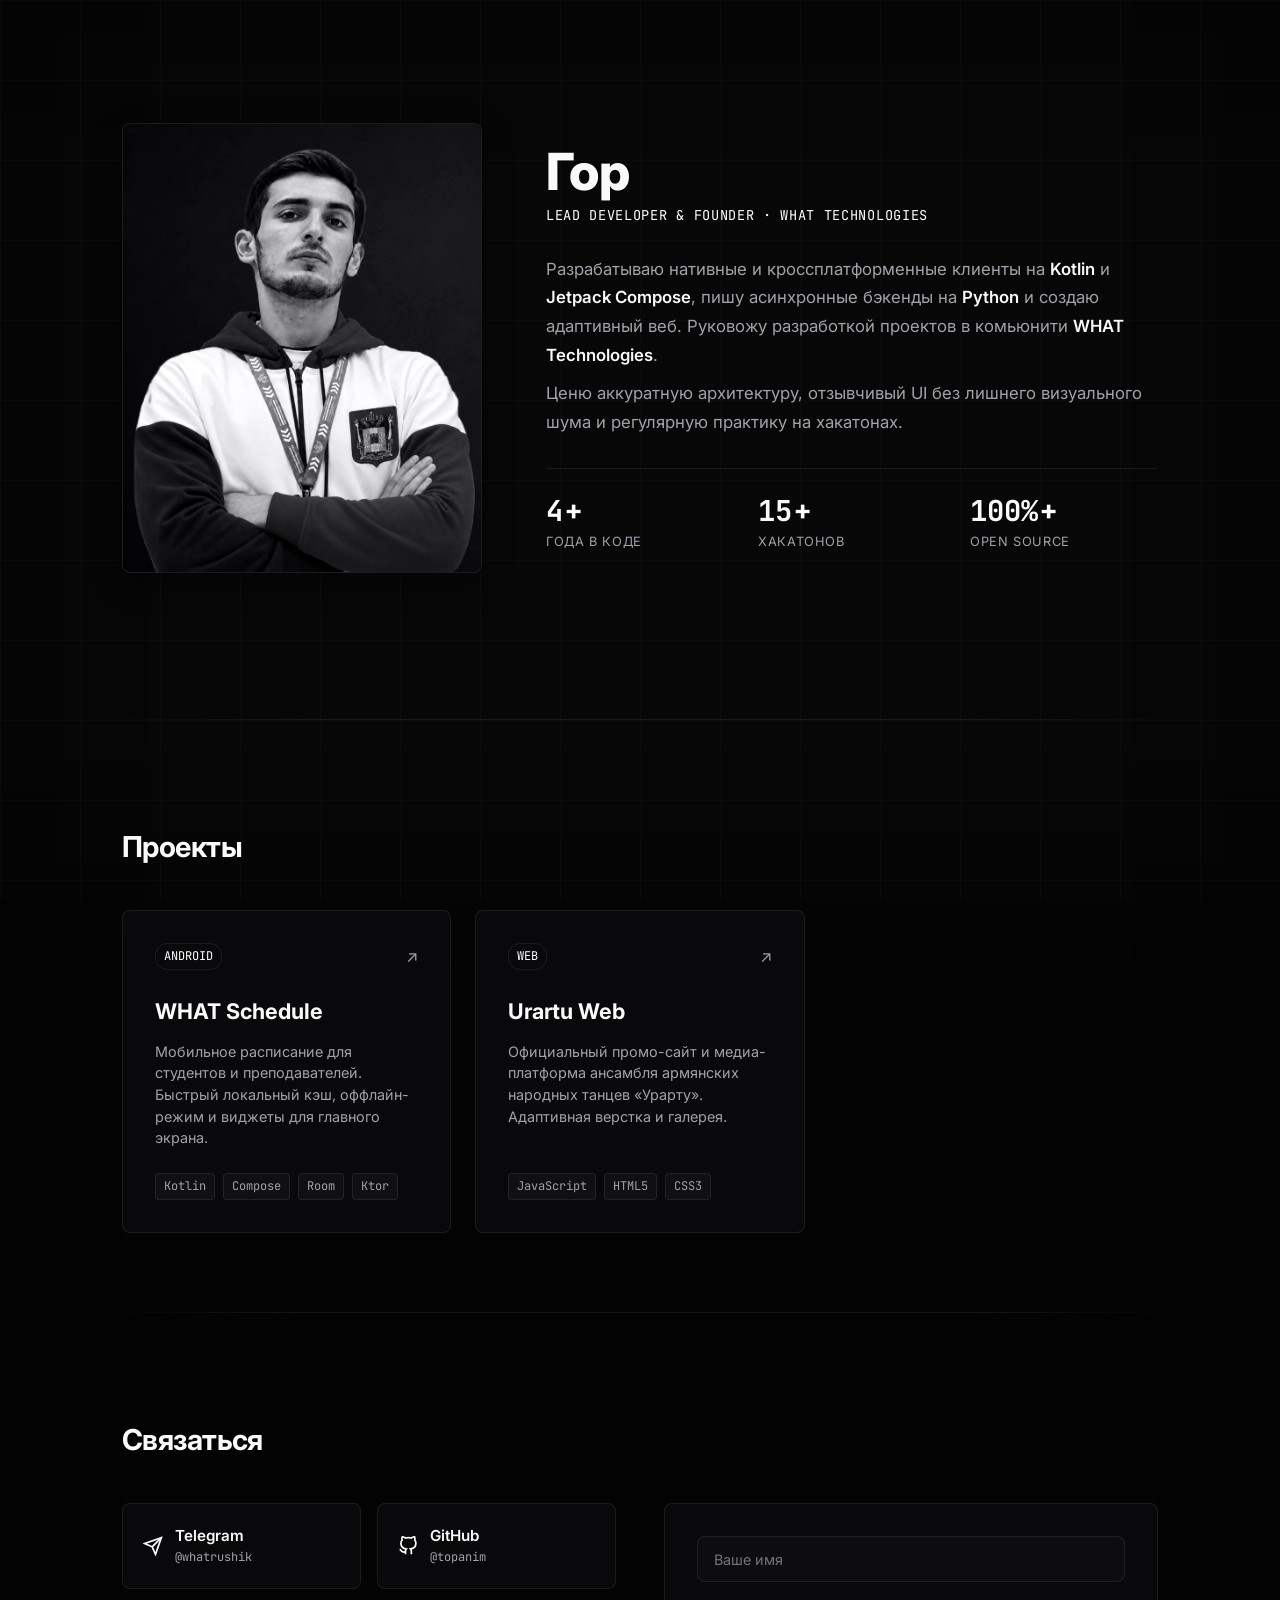
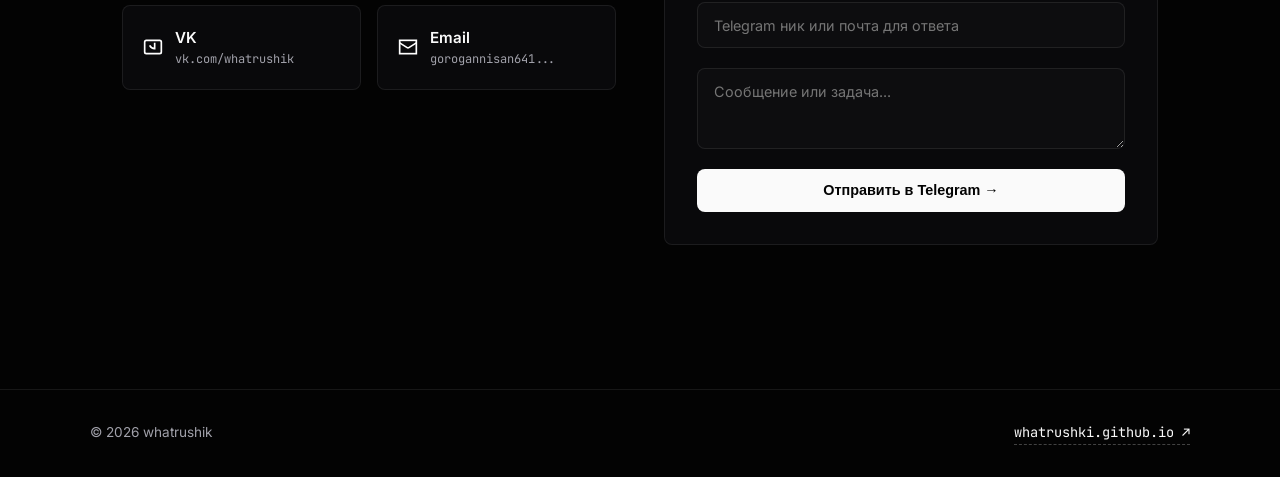
==== index.html @ 6c9a5259 "init" ====
<!DOCTYPE html>
<html lang="ru">

<head>
    <meta charset="UTF-8">
    <meta name="viewport" content="width=device-width, initial-scale=1.0">
    <title>whatrushik — Developer & Founder of WHAT Technologies</title>

    <meta name="description" content="Личный сайт разработчика whatrushik (Гор). Android, Compose, Python, Web. Основатель WHAT Technologies.">
    <meta name="author" content="whatrushik">

    <!-- Fonts -->
    <link rel="preconnect" href="https://fonts.googleapis.com">
    <link rel="preconnect" href="https://fonts.gstatic.com" crossorigin>
    <link href="https://fonts.googleapis.com/css2?family=Inter:wght@300;400;500;600;700;800&family=JetBrains+Mono:wght@400;500;700&display=swap" rel="stylesheet">

    <style>
        :root {
            --font-sans: 'Inter', -apple-system, BlinkMacSystemFont, "Segoe UI", Roboto, sans-serif;
            --font-mono: 'JetBrains Mono', monospace;

            --background: #030303;
            --background-rgb: 3, 3, 3;
            --foreground: #fafafa;
            --muted: #09090b;
            --muted-foreground: #a1a1aa;
            --card: #09090b;
            --card-foreground: #fafafa;
            --border: rgba(255, 255, 255, 0.08);
            --border-hover: rgba(255, 255, 255, 0.25);
            --radius: 8px;

            --accent: #ffffff;
            --accent-rgb: 255, 255, 255;
            --accent-glow: rgba(255, 255, 255, 0.05);
            --theme-bg-glow: rgba(255, 255, 255, 0.02);
            --grid-line: rgba(255, 255, 255, 0.03);
            --grid-highlight: rgba(255, 255, 255, 0.08);

            --transition-fast: 0.2s cubic-bezier(0.16, 1, 0.3, 1);
            --transition-normal: 0.4s cubic-bezier(0.16, 1, 0.3, 1);
            --transition-slow: 0.8s cubic-bezier(0.16, 1, 0.3, 1);
        }

        [data-theme="blue"] {
            --background: #0b0c13;
            --background-rgb: 11, 12, 19;
            --foreground: #f0f2f5;
            --card: #121424;
            --border: rgba(99, 102, 241, 0.15);
            --border-hover: rgba(99, 102, 241, 0.4);
            --accent: #5c6cfa;
            --accent-rgb: 92, 108, 250;
            --accent-glow: rgba(92, 108, 250, 0.18);
            --theme-bg-glow: radial-gradient(circle at 50% 50%, rgba(31, 33, 55, 0.4) 0%, transparent 70%);
            --grid-line: rgba(92, 108, 250, 0.04);
        }

        [data-theme="burgundy"] {
            --background: #0d0606;
            --background-rgb: 13, 6, 6;
            --foreground: #f9f5f5;
            --card: #1a0b0b;
            --border: rgba(239, 68, 68, 0.15);
            --border-hover: rgba(239, 68, 68, 0.4);
            --accent: #ef4444;
            --accent-rgb: 239, 68, 68;
            --accent-glow: rgba(239, 68, 68, 0.18);
            --theme-bg-glow: radial-gradient(circle at 50% 50%, rgba(105, 22, 22, 0.4) 0%, transparent 70%);
            --grid-line: rgba(239, 68, 68, 0.04);
        }

        [data-theme="orange"] {
            --background: #0d0906;
            --background-rgb: 13, 9, 6;
            --foreground: #faf6f0;
            --card: #1a110a;
            --border: rgba(249, 115, 22, 0.15);
            --border-hover: rgba(249, 115, 22, 0.4);
            --accent: #f97316;
            --accent-rgb: 249, 115, 22;
            --accent-glow: rgba(249, 115, 22, 0.18);
            --theme-bg-glow: radial-gradient(circle at 50% 50%, rgba(210, 119, 49, 0.4) 0%, transparent 70%);
            --grid-line: rgba(249, 115, 22, 0.04);
        }

        [data-theme="green"] {
            --background: #060a06;
            --background-rgb: 6, 10, 6;
            --foreground: #f5faf5;
            --card: #0b140b;
            --border: rgba(34, 197, 94, 0.15);
            --border-hover: rgba(34, 197, 94, 0.4);
            --accent: #22c55e;
            --accent-rgb: 34, 197, 94;
            --accent-glow: rgba(34, 197, 94, 0.18);
            --theme-bg-glow: radial-gradient(circle at 50% 50%, rgba(39, 83, 37, 0.4) 0%, transparent 70%);
            --grid-line: rgba(34, 197, 94, 0.04);
        }

        * {
            box-sizing: border-box;
            margin: 0;
            padding: 0;
        }

        html {
            scroll-behavior: smooth;
            overflow-x: hidden;
        }

        body {
            background-color: var(--background);
            color: var(--foreground);
            font-family: var(--font-sans);
            font-size: 16px;
            line-height: 1.6;
            overflow-x: hidden;
            transition: background-color var(--transition-normal), color var(--transition-normal);
        }

        /* Scrollbar */
        ::-webkit-scrollbar {
            width: 6px;
            height: 6px;
        }
        ::-webkit-scrollbar-track {
            background: var(--background);
        }
        ::-webkit-scrollbar-thumb {
            background: var(--border);
            border-radius: var(--radius);
        }
        ::-webkit-scrollbar-thumb:hover {
            background: var(--accent);
        }

        /* Ambient effects */
        .ambient-glow {
            position: fixed;
            top: 0;
            left: 0;
            width: 100vw;
            height: 100vh;
            pointer-events: none;
            z-index: 0;
            background: var(--theme-bg-glow);
            filter: blur(120px);
        }

        .mouse-glow {
            position: fixed;
            width: 600px;
            height: 600px;
            border-radius: 50%;
            background: radial-gradient(circle, rgba(var(--accent-rgb), 0.07) 0%, transparent 70%);
            pointer-events: none;
            z-index: 1;
            transform: translate(-50%, -50%);
            left: -9999px;
            top: -9999px;
            mix-blend-mode: screen;
        }

        .background-grid {
            position: fixed;
            top: 0;
            left: 0;
            width: 100%;
            height: 100%;
            z-index: 0;
            pointer-events: none;
            background-image: 
                linear-gradient(to right, var(--grid-line) 1px, transparent 1px),
                linear-gradient(to bottom, var(--grid-line) 1px, transparent 1px);
            background-size: 80px 80px;
            mask-image: radial-gradient(circle 80% at 50% 50%, black 30%, transparent 100%);
            -webkit-mask-image: radial-gradient(circle 80% at 50% 50%, black 30%, transparent 100%);
            opacity: 0.85;
        }

        /* Cursor */
        .custom-cursor {
            width: 8px;
            height: 8px;
            background-color: var(--accent);
            border-radius: 50%;
            position: fixed;
            transform: translate(-50%, -50%);
            pointer-events: none;
            z-index: 9999;
            mix-blend-mode: difference;
            transition: width 0.2s, height 0.2s;
            display: none;
        }

        .custom-cursor-outline {
            width: 40px;
            height: 40px;
            border: 1px solid var(--accent);
            border-radius: 50%;
            position: fixed;
            transform: translate(-50%, -50%);
            pointer-events: none;
            z-index: 9998;
            opacity: 0.5;
            transition: width 0.2s, height 0.2s, opacity 0.2s;
            display: none;
        }

        body.has-mouse .custom-cursor,
        body.has-mouse .custom-cursor-outline {
            display: block;
        }

        body.cursor-hover .custom-cursor {
            width: 24px;
            height: 24px;
            opacity: 0.15;
            mix-blend-mode: normal;
        }
        body.cursor-hover .custom-cursor-outline {
            width: 55px;
            height: 55px;
            opacity: 1;
        }

        /* Navbar */
        .navbar {
            position: fixed;
            top: 0;
            left: 0;
            width: 100%;
            padding: 1.25rem 2rem;
            display: flex;
            justify-content: space-between;
            align-items: center;
            z-index: 999;
            background: rgba(var(--background-rgb), 0.7);
            backdrop-filter: blur(16px);
            -webkit-backdrop-filter: blur(16px);
            border-bottom: 1px solid var(--border);
            transition: background var(--transition-normal), padding var(--transition-normal);
        }

        .navbar.scrolled {
            padding: 0.85rem 2rem;
            background: rgba(var(--background-rgb), 0.9);
        }

        .nav-brand {
            display: flex;
            align-items: center;
            gap: 10px;
            text-decoration: none;
            color: var(--foreground);
            font-family: var(--font-mono);
            font-size: 0.95rem;
            font-weight: 700;
        }

        .nav-brand-badge {
            font-size: 0.65rem;
            padding: 2px 6px;
            border-radius: 4px;
            background: rgba(255, 255, 255, 0.05);
            border: 1px solid var(--border);
            color: var(--accent);
        }

        .nav-menu {
            display: flex;
            gap: 2rem;
            align-items: center;
        }

        .nav-link {
            font-size: 0.875rem;
            font-weight: 500;
            color: var(--muted-foreground);
            text-decoration: none;
            transition: color var(--transition-fast);
        }

        .nav-link:hover {
            color: var(--foreground);
        }

        .nav-actions {
            display: flex;
            align-items: center;
            gap: 1.5rem;
        }

        .theme-switcher {
            display: flex;
            align-items: center;
            background: rgba(255, 255, 255, 0.03);
            border: 1px solid var(--border);
            padding: 4px;
            border-radius: 30px;
            gap: 4px;
        }

        .theme-btn {
            width: 18px;
            height: 18px;
            border-radius: 50%;
            border: 2px solid transparent;
            cursor: pointer;
            transition: transform var(--transition-fast);
            padding: 0;
        }

        .theme-btn:hover {
            transform: scale(1.2);
        }

        .theme-btn.active {
            border-color: var(--foreground);
        }

        .theme-btn-black { background: #fafafa; }
        .theme-btn-blue { background: #1F2137; }
        .theme-btn-burgundy { background: #691616; }
        .theme-btn-orange { background: #D27731; }
        .theme-btn-green { background: #275325; }

        /* Typography & Layout */
        .section {
            padding: 6.5rem 2rem 5rem;
            position: relative;
            z-index: 2;
            max-width: 1100px;
            margin: 0 auto;
        }

        .first-section {
            padding-top: 3.5rem;
            min-height: 80vh;
            display: flex;
            align-items: center;
        }

        .section-divider {
            position: absolute;
            bottom: 0;
            left: 0;
            width: 100%;
            height: 1px;
            background: linear-gradient(90deg, transparent, var(--border) 20%, var(--border) 80%, transparent);
        }

        /* --- 3D INTERACTIVE AVATAR CARD --- */
        .profile-grid {
            display: grid;
            grid-template-columns: 360px 1fr;
            gap: 4rem;
            align-items: center;
            width: 100%;
        }

        .founder-visual {
            position: relative;
            border-radius: var(--radius);
            aspect-ratio: 4/5;
            background: var(--card);
            border: 1px solid var(--border);
            overflow: hidden;
            display: flex;
            justify-content: center;
            align-items: center;
            transform-style: preserve-3d;
            transition: border-color var(--transition-normal), box-shadow var(--transition-normal);
            box-shadow: 0 10px 30px rgba(0, 0, 0, 0.4);
        }

        .founder-visual:hover {
            border-color: var(--border-hover);
            box-shadow: 0 20px 40px rgba(0, 0, 0, 0.6), 0 0 30px var(--accent-glow);
        }

        .founder-scan-line {
            position: absolute;
            top: 0;
            left: 0;
            width: 100%;
            height: 3px;
            background: linear-gradient(90deg, transparent, var(--accent), transparent);
            box-shadow: 0 0 12px var(--accent);
            pointer-events: none;
            z-index: 4;
            opacity: 0;
            transition: opacity var(--transition-normal);
        }

        .founder-visual:hover .founder-scan-line {
            opacity: 0.85;
            animation: scanVertical 2.2s linear infinite;
        }

        @keyframes scanVertical {
            0% { top: 0%; }
            100% { top: 100%; }
        }

        .founder-image-img {
            width: 100%;
            height: 100%;
            object-fit: cover;
            border-radius: var(--radius);
            filter: grayscale(100%) contrast(110%);
            mix-blend-mode: luminosity;
            transition: filter var(--transition-normal), transform var(--transition-normal);
            z-index: 2;
        }

        .founder-visual:hover .founder-image-img {
            filter: grayscale(0%) contrast(100%);
            mix-blend-mode: normal;
        }

        /* Fallback if photo not found */
        .founder-fallback {
            display: none;
            position: absolute;
            font-family: var(--font-mono);
            font-size: 2rem;
            font-weight: 800;
            color: var(--accent);
            z-index: 1;
        }

        .founder-content {
            display: flex;
            flex-direction: column;
        }

        .founder-name {
            font-size: clamp(2.4rem, 4vw, 3.2rem);
            font-weight: 800;
            line-height: 1.1;
            margin-bottom: 0.35rem;
        }

        .founder-role {
            font-family: var(--font-mono);
            color: var(--accent);
            font-size: 0.85rem;
            letter-spacing: 0.05em;
            margin-bottom: 1.75rem;
            text-transform: uppercase;
        }

        .founder-bio {
            font-size: 1.05rem;
            color: var(--muted-foreground);
            line-height: 1.7;
            margin-bottom: 2rem;
        }

        .founder-bio strong {
            color: var(--foreground);
            font-weight: 600;
        }

        .founder-stats {
            display: grid;
            grid-template-columns: repeat(3, 1fr);
            gap: 1.5rem;
            border-top: 1px solid var(--border);
            padding-top: 1.75rem;
        }

        .stat-item {
            display: flex;
            flex-direction: column;
        }

        .stat-val {
            font-family: var(--font-mono);
            font-size: 1.8rem;
            font-weight: 700;
            color: var(--foreground);
            line-height: 1;
            margin-bottom: 0.4rem;
        }

        .stat-val::after {
            content: '+';
            color: var(--accent);
            margin-left: 2px;
        }

        .stat-lbl {
            font-size: 0.8rem;
            color: var(--muted-foreground);
            text-transform: uppercase;
            letter-spacing: 0.05em;
        }

        /* --- PROJECTS SECTION --- */
        .section-title-simple {
            font-size: 1.8rem;
            font-weight: 700;
            margin-bottom: 2.5rem;
            letter-spacing: -0.02em;
        }

        .projects-grid {
            display: grid;
            grid-template-columns: repeat(3, 1fr);
            gap: 1.5rem;
        }

        .project-card {
            background: var(--card);
            border: 1px solid var(--border);
            border-radius: var(--radius);
            padding: 2rem;
            display: flex;
            flex-direction: column;
            justify-content: space-between;
            min-height: 320px;
            text-decoration: none;
            transition: border-color var(--transition-normal), transform var(--transition-normal), box-shadow var(--transition-normal);
        }

        .project-card:hover {
            border-color: var(--border-hover);
            transform: translateY(-4px);
            box-shadow: 0 10px 30px rgba(0, 0, 0, 0.5), 0 0 20px var(--accent-glow);
        }

        .project-top {
            display: flex;
            justify-content: space-between;
            align-items: center;
            margin-bottom: 1.5rem;
        }

        .project-cat {
            font-family: var(--font-mono);
            font-size: 0.75rem;
            color: var(--accent);
            border: 1px solid var(--border);
            padding: 3px 8px;
            border-radius: 12px;
            text-transform: uppercase;
        }

        .project-arrow {
            color: var(--muted-foreground);
            transition: transform var(--transition-fast), color var(--transition-fast);
        }

        .project-card:hover .project-arrow {
            transform: translate(2px, -2px);
            color: var(--foreground);
        }

        .project-title {
            font-size: 1.35rem;
            font-weight: 700;
            margin-bottom: 0.75rem;
            color: var(--foreground);
        }

        .project-desc {
            color: var(--muted-foreground);
            font-size: 0.9rem;
            line-height: 1.5;
            margin-bottom: 1.5rem;
        }

        .project-tech {
            display: flex;
            flex-wrap: wrap;
            gap: 0.5rem;
            font-family: var(--font-mono);
            font-size: 0.75rem;
        }

        .project-tech-item {
            color: var(--muted-foreground);
            background: rgba(255, 255, 255, 0.03);
            border: 1px solid var(--border);
            padding: 3px 8px;
            border-radius: 4px;
        }

        /* --- CONTACT & SOCIALS --- */
        .contact-grid {
            display: grid;
            grid-template-columns: 1fr 1fr;
            gap: 3rem;
            align-items: start;
        }

        .socials-list {
            display: grid;
            grid-template-columns: 1fr 1fr;
            gap: 1rem;
        }

        .social-card {
            display: flex;
            align-items: center;
            gap: 12px;
            padding: 1.25rem;
            background: var(--card);
            border: 1px solid var(--border);
            border-radius: var(--radius);
            text-decoration: none;
            color: var(--foreground);
            transition: border-color var(--transition-fast), transform var(--transition-fast);
        }

        .social-card:hover {
            border-color: var(--border-hover);
            transform: translateY(-2px);
        }

        .social-card-info {
            display: flex;
            flex-direction: column;
        }

        .social-card-name {
            font-weight: 600;
            font-size: 0.95rem;
        }

        .social-card-handle {
            font-family: var(--font-mono);
            font-size: 0.75rem;
            color: var(--muted-foreground);
        }

        .social-icon {
            width: 20px;
            height: 20px;
            color: var(--accent);
        }

        /* Form */
        .contact-form {
            display: flex;
            flex-direction: column;
            gap: 1.25rem;
            background: var(--card);
            border: 1px solid var(--border);
            padding: 2rem;
            border-radius: var(--radius);
        }

        .form-input {
            width: 100%;
            background: rgba(255, 255, 255, 0.02);
            border: 1px solid var(--border);
            padding: 0.85rem 1rem;
            color: var(--foreground);
            border-radius: var(--radius);
            font-family: var(--font-sans);
            font-size: 0.9rem;
            transition: border-color var(--transition-fast);
        }

        .form-input:focus {
            outline: none;
            border-color: var(--accent);
        }

        .btn-submit {
            background: var(--foreground);
            color: var(--background);
            border: none;
            padding: 0.85rem;
            border-radius: var(--radius);
            font-weight: 600;
            font-size: 0.9rem;
            cursor: pointer;
            transition: opacity var(--transition-fast);
        }

        .btn-submit:hover {
            opacity: 0.9;
        }

        /* Footer */
        .footer {
            border-top: 1px solid var(--border);
            padding: 2rem;
            margin-top: 4rem;
        }

        .footer-inner {
            max-width: 1100px;
            margin: 0 auto;
            display: flex;
            justify-content: space-between;
            align-items: center;
            font-size: 0.85rem;
            color: var(--muted-foreground);
        }

        .footer-org-link {
            font-family: var(--font-mono);
            color: var(--foreground);
            text-decoration: none;
            border-bottom: 1px dashed var(--border-hover);
            transition: color var(--transition-fast), border-color var(--transition-fast);
        }

        .footer-org-link:hover {
            color: var(--accent);
            border-bottom-color: var(--accent);
        }

        /* Mobile */
        .mobile-toggle {
            display: none;
            background: none;
            border: none;
            cursor: pointer;
            flex-direction: column;
            gap: 5px;
        }

        .mobile-toggle span {
            width: 22px;
            height: 2px;
            background: var(--foreground);
        }

        @media (max-width: 900px) {
            .profile-grid {
                grid-template-columns: 1fr;
                gap: 2.5rem;
            }
            .founder-visual {
                max-width: 320px;
                margin: 0 auto;
            }
            .projects-grid {
                grid-template-columns: 1fr;
            }
            .contact-grid {
                grid-template-columns: 1fr;
            }
        }

        @media (max-width: 600px) {
            .navbar {
                padding: 1rem;
            }
            .socials-list {
                grid-template-columns: 1fr;
            }
            .nav-menu {
                display: none;
            }
            .footer-inner {
                flex-direction: column;
                gap: 1rem;
                text-align: center;
            }
        }
    </style>
</head>

<body>

    <div class="custom-cursor"></div>
    <div class="custom-cursor-outline"></div>

    <div class="ambient-glow"></div>
    <div class="mouse-glow"></div>
    <div class="background-grid"></div>

    <!-- 1. ABOUT & 3D PHOTO -->
    <section class="section first-section" id="about">
        <div class="profile-grid">
            
            <!-- 3D INTERACTIVE TILT CARD -->
            <div class="founder-visual" id="avatar-card">
                <div class="founder-scan-line"></div>
                <!-- Фотография: укажи путь к своему файлу (например: avatar.jpg или assets/avatar.jpg) -->
                <img src="assets/me.webp" class="founder-image-img" alt="Гор (whatrushik)" onerror="this.style.display='none'; document.querySelector('.founder-fallback').style.display='block';">
                <div class="founder-fallback">WHAT</div>
            </div>

            <!-- BIO CONTENT -->
            <div class="founder-content">
                <h1 class="founder-name">Гор</h1>
                <div class="founder-role">Lead Developer & Founder · WHAT Technologies</div>

                <div class="founder-bio">
                    <p>
                        Разрабатываю нативные и кроссплатформенные клиенты на <strong>Kotlin</strong> и <strong>Jetpack Compose</strong>, пишу асинхронные бэкенды на <strong>Python</strong> и создаю адаптивный веб. Руковожу разработкой проектов в комьюнити <strong>WHAT Technologies</strong>.
                    </p>
                    <p style="margin-top: 10px;">
                        Ценю аккуратную архитектуру, отзывчивый UI без лишнего визуального шума и регулярную практику на хакатонах.
                    </p>
                </div>

                <div class="founder-stats">
                    <div class="stat-item">
                        <span class="stat-val">4</span>
                        <span class="stat-lbl">Года в коде</span>
                    </div>
                    <div class="stat-item">
                        <span class="stat-val">15</span>
                        <span class="stat-lbl">Хакатонов</span>
                    </div>
                    <div class="stat-item">
                        <span class="stat-val">100%</span>
                        <span class="stat-lbl">Open Source</span>
                    </div>
                </div>
            </div>

        </div>
        <div class="section-divider"></div>
    </section>

    <!-- 2. PROJECTS -->
    <section class="section" id="projects">
        <h2 class="section-title-simple">Проекты</h2>

        <div class="projects-grid">
            <!-- WHAT Schedule -->
            <a href="https://github.com/whatrushki/WHAT-Schedule-android" target="_blank" rel="noopener" class="project-card">
                <div>
                    <div class="project-top">
                        <span class="project-cat">Android</span>
                        <span class="project-arrow">↗</span>
                    </div>
                    <h3 class="project-title">WHAT Schedule</h3>
                    <p class="project-desc">
                        Мобильное расписание для студентов и преподавателей. Быстрый локальный кэш, оффлайн-режим и виджеты для главного экрана.
                    </p>
                </div>
                <div class="project-tech">
                    <span class="project-tech-item">Kotlin</span>
                    <span class="project-tech-item">Compose</span>
                    <span class="project-tech-item">Room</span>
                    <span class="project-tech-item">Ktor</span>
                </div>
            </a>

            <!-- Urartu Web -->
            <a href="https://whatrushki.github.io/urartu/" target="_blank" rel="noopener" class="project-card">
                <div>
                    <div class="project-top">
                        <span class="project-cat">Web</span>
                        <span class="project-arrow">↗</span>
                    </div>
                    <h3 class="project-title">Urartu Web</h3>
                    <p class="project-desc">
                        Официальный промо-сайт и медиа-платформа ансамбля армянских народных танцев «Урарту». Адаптивная верстка и галерея.
                    </p>
                </div>
                <div class="project-tech">
                    <span class="project-tech-item">JavaScript</span>
                    <span class="project-tech-item">HTML5</span>
                    <span class="project-tech-item">CSS3</span>
                </div>
            </a>
        </div>
        <div class="section-divider"></div>
    </section>

    <!-- 3. CONTACT & SOCIALS -->
    <section class="section" id="contact">
        <h2 class="section-title-simple">Связаться</h2>

        <div class="contact-grid">
            <!-- Social Cards -->
            <div class="socials-list">
                <a href="https://t.me/whatrushik" target="_blank" rel="noopener" class="social-card">
                    <svg class="social-icon" viewBox="0 0 24 24" fill="none" stroke="currentColor" stroke-width="2"><path d="m22 2-7 20-4-9-9-4Z"/><path d="M22 2 11 13"/></svg>
                    <div class="social-card-info">
                        <span class="social-card-name">Telegram</span>
                        <span class="social-card-handle">@whatrushik</span>
                    </div>
                </a>

                <a href="https://github.com/topanim" target="_blank" rel="noopener" class="social-card">
                    <svg class="social-icon" viewBox="0 0 24 24" fill="none" stroke="currentColor" stroke-width="2"><path d="M9 19c-5 1.5-5-2.5-7-3m14 6v-3.87a3.37 3.37 0 0 0-.94-2.61c3.14-.35 6.44-1.54 6.44-7A5.44 5.44 0 0 0 20 4.77 5.07 5.07 0 0 0 19.91 1S18.73.65 16 2.48a13.38 13.38 0 0 0-7 0C6.27.65 5.09 1 5.09 1A5.07 5.07 0 0 0 5 4.77a5.44 5.44 0 0 0-1.5 3.78c0 5.42 3.3 6.61 6.44 7A3.37 3.37 0 0 0 9 18.13V22"/></svg>
                    <div class="social-card-info">
                        <span class="social-card-name">GitHub</span>
                        <span class="social-card-handle">@topanim</span>
                    </div>
                </a>

                <a href="https://vk.com/whatrushik" target="_blank" rel="noopener" class="social-card">
                    <svg class="social-icon" viewBox="0 0 24 24" fill="none" stroke="currentColor" stroke-width="2"><path d="M4 4h16c1.1 0 2 .9 2 2v12c0 1.1-.9 2-2 2H4c-1.1 0-2-.9-2-2V6c0-1.1.9-2 2-2z"/><path d="M8 10c1.5 3 3.5 4 6 4V7"/></svg>
                    <div class="social-card-info">
                        <span class="social-card-name">VK</span>
                        <span class="social-card-handle">vk.com/whatrushik</span>
                    </div>
                </a>

                <a href="mailto:gorogannisan641@gmail.com" class="social-card">
                    <svg class="social-icon" viewBox="0 0 24 24" fill="none" stroke="currentColor" stroke-width="2"><rect width="20" height="16" x="2" y="4" radius="2"/><path d="m22 7-8.97 5.7a1.94 1.94 0 0 1-2.06 0L2 7"/></svg>
                    <div class="social-card-info">
                        <span class="social-card-name">Email</span>
                        <span class="social-card-handle">gorogannisan641...</span>
                    </div>
                </a>
            </div>

            <!-- Direct Message Form -->
            <form class="contact-form" id="tg-form">
                <input type="text" id="tg-name" class="form-input" placeholder="Ваше имя" required>
                <input type="text" id="tg-contact" class="form-input" placeholder="Telegram ник или почта для ответа">
                <textarea id="tg-message" class="form-input" rows="3" placeholder="Сообщение или задача..." required></textarea>
                <button type="submit" class="btn-submit">Отправить в Telegram →</button>
            </form>
        </div>
    </section>

    <!-- FOOTER -->
    <footer class="footer">
        <div class="footer-inner">
            <span>© 2026 whatrushik</span>
            <a href="https://whatrushki.github.io" target="_blank" rel="noopener" class="footer-org-link">whatrushki.github.io ↗</a>
        </div>
    </footer>

    <!-- JAVASCRIPT -->
    <script>
        document.addEventListener('DOMContentLoaded', () => {
            initTilt();
            initThemes();
            initCursor();
            initNavbar();
            initContactForm();
        });

        // 3D Card Tilt Functionality
        function initTilt() {
            const card = document.getElementById('avatar-card');
            if (!card || !window.matchMedia('(pointer: fine)').matches) return;

            card.addEventListener('mousemove', (e) => {
                const rect = card.getBoundingClientRect();
                const x = (e.clientX - rect.left - rect.width / 2) / (rect.width / 2);
                const y = (e.clientY - rect.top - rect.height / 2) / (rect.height / 2);
                card.style.transform = `perspective(1000px) rotateX(${-y * 10}deg) rotateY(${x * 10}deg) scale3d(1.02, 1.02, 1.02)`;
            });

            card.addEventListener('mouseleave', () => {
                card.style.transform = 'perspective(1000px) rotateX(0deg) rotateY(0deg) scale3d(1, 1, 1)';
            });
        }

        // Theme Switcher
        function initThemes() {
            const themeBtns = document.querySelectorAll('.theme-btn');
            const root = document.documentElement;
            const savedTheme = localStorage.getItem('what-theme') || 'black';
            setTheme(savedTheme);

            themeBtns.forEach(btn => {
                const theme = btn.getAttribute('data-theme-name');
                if (theme === savedTheme) btn.classList.add('active');
                else btn.classList.remove('active');

                btn.addEventListener('click', () => {
                    themeBtns.forEach(b => b.classList.remove('active'));
                    btn.classList.add('active');
                    setTheme(theme);
                });
            });

            function setTheme(themeName) {
                if (themeName === 'black') root.removeAttribute('data-theme');
                else root.setAttribute('data-theme', themeName);
                localStorage.setItem('what-theme', themeName);
            }
        }

        // Custom Cursor
        function initCursor() {
            const cursor = document.querySelector('.custom-cursor');
            const outline = document.querySelector('.custom-cursor-outline');
            const glow = document.querySelector('.mouse-glow');
            const root = document.documentElement;

            if (!window.matchMedia('(pointer: fine)').matches) return;
            document.body.classList.add('has-mouse');

            let mouseX = -100, mouseY = -100, curX = -100, curY = -100, outX = -100, outY = -100;

            window.addEventListener('mousemove', (e) => {
                mouseX = e.clientX;
                mouseY = e.clientY;
                root.style.setProperty('--mouse-x', `${e.clientX}px`);
                root.style.setProperty('--mouse-y', `${e.clientY}px`);
                if (glow) {
                    glow.style.left = `${e.clientX}px`;
                    glow.style.top = `${e.clientY}px`;
                }
            });

            function render() {
                curX += (mouseX - curX) * 0.35;
                curY += (mouseY - curY) * 0.35;
                if (cursor) {
                    cursor.style.left = `${curX}px`;
                    cursor.style.top = `${curY}px`;
                }

                outX += (mouseX - outX) * 0.15;
                outY += (mouseY - outY) * 0.15;
                if (outline) {
                    outline.style.left = `${outX}px`;
                    outline.style.top = `${outY}px`;
                }
                requestAnimationFrame(render);
            }
            render();

            document.addEventListener('mouseover', (e) => {
                if (e.target.closest('a, button, .project-card, .founder-visual, input, textarea')) {
                    document.body.classList.add('cursor-hover');
                } else {
                    document.body.classList.remove('cursor-hover');
                }
            });
        }

        function initNavbar() {
            const navbar = document.querySelector('.navbar');
            window.addEventListener('scroll', () => {
                if (window.scrollY > 30) navbar.classList.add('scrolled');
                else navbar.classList.remove('scrolled');
            });
        }

        function initContactForm() {
            const form = document.getElementById('tg-form');
            if (!form) return;

            form.addEventListener('submit', (e) => {
                e.preventDefault();
                const name = document.getElementById('tg-name').value.trim();
                const contact = document.getElementById('tg-contact').value.trim();
                const msg = document.getElementById('tg-message').value.trim();

                let text = `Привет, Гор! Меня зовут ${name}.\n\n${msg}`;
                if (contact) text += `\n\nМой контакт: ${contact}`;

                window.open(`https://t.me/whatrushik?text=${encodeURIComponent(text)}`, '_blank');
            });
        }
    </script>
</body>
</html>
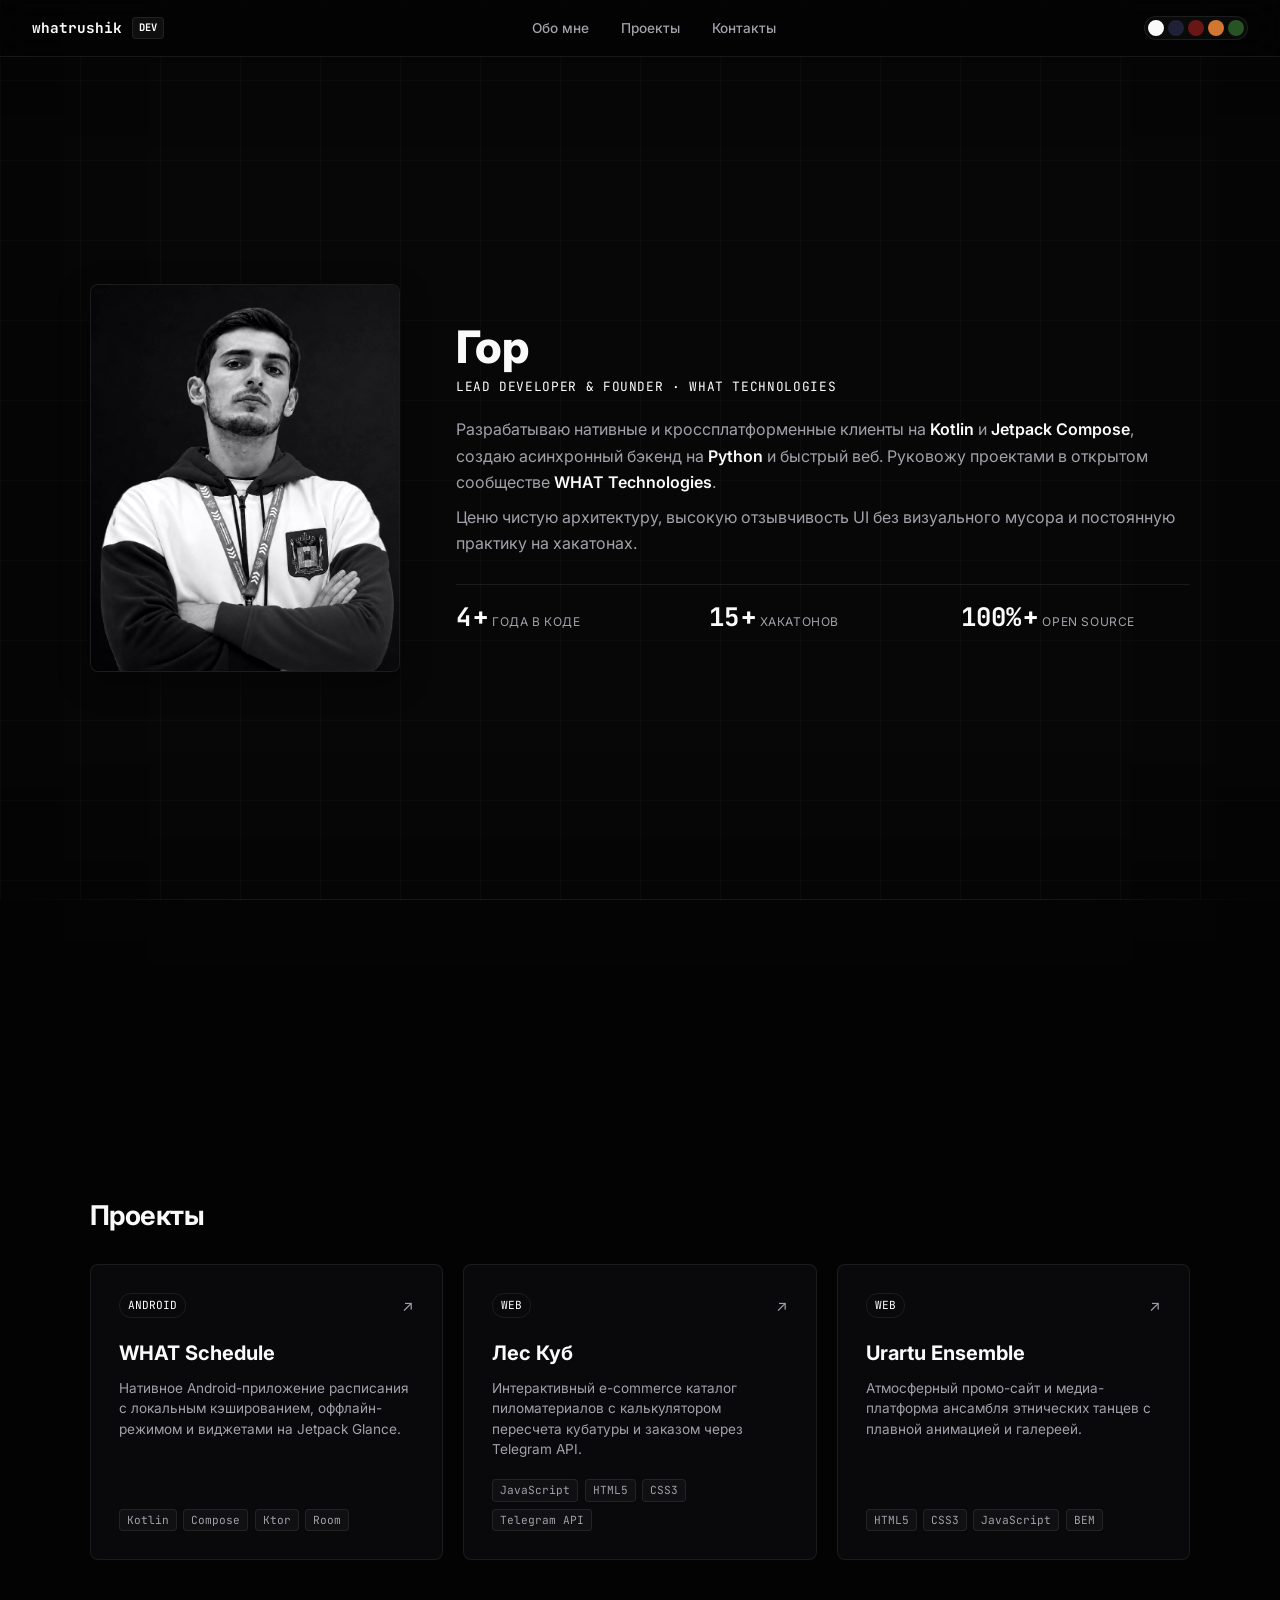
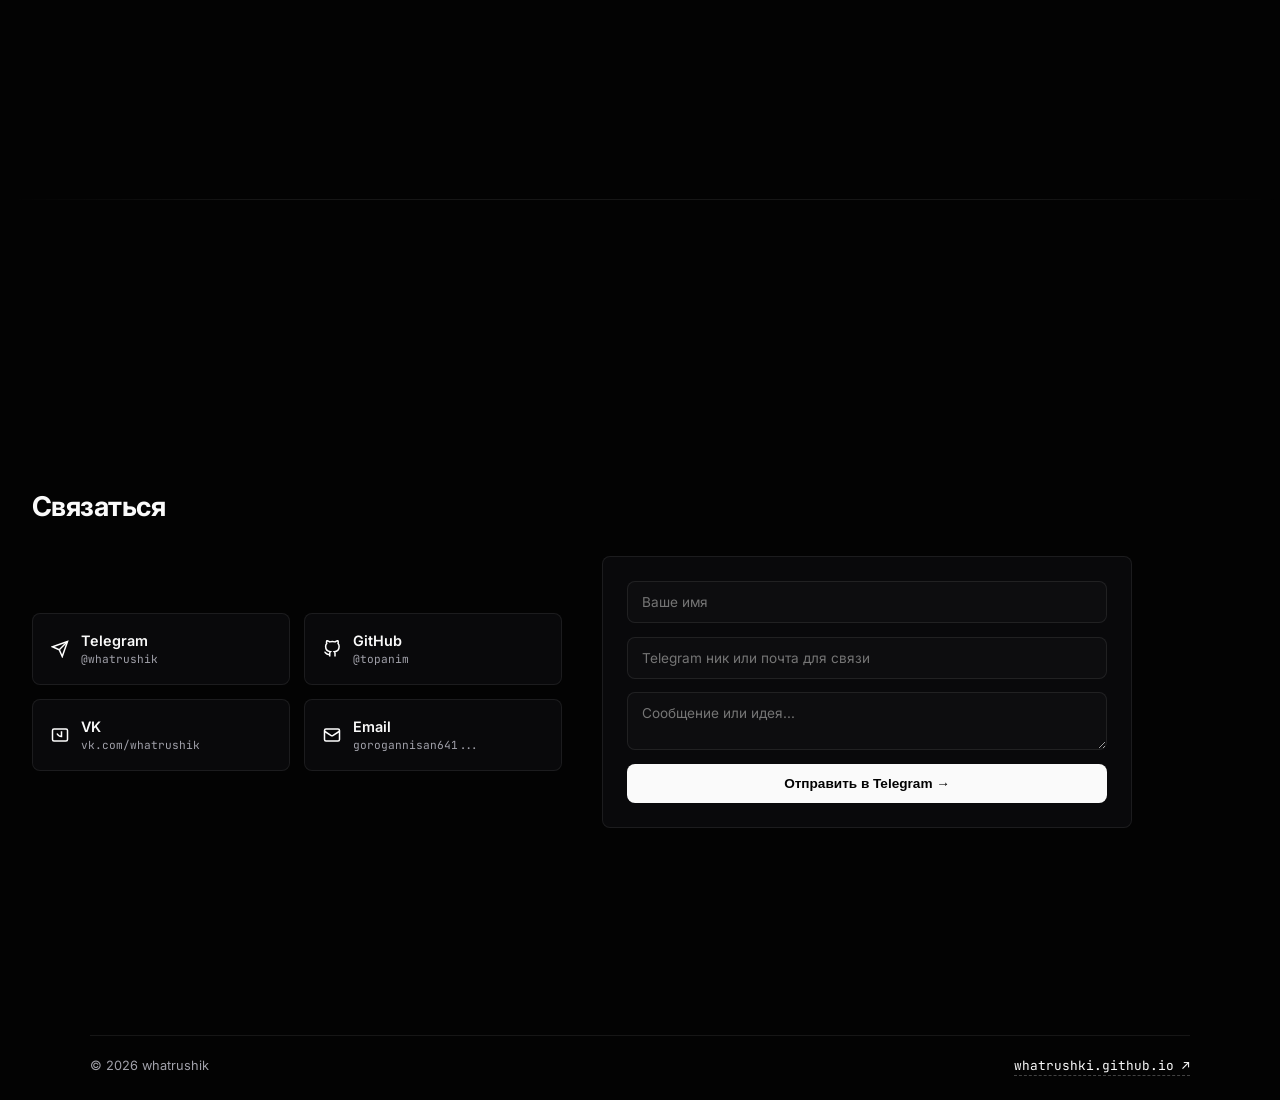
==== commit c0082d11: "Update index.html" ====
--- a/index.html
+++ b/index.html
@@ -6,13 +6,16 @@
     <meta name="viewport" content="width=device-width, initial-scale=1.0">
     <title>whatrushik — Developer & Founder of WHAT Technologies</title>
 
-    <meta name="description" content="Личный сайт разработчика whatrushik (Гор). Android, Compose, Python, Web. Основатель WHAT Technologies.">
+    <meta name="description"
+        content="Личный сайт разработчика whatrushik (Гор). Android, Compose, Python, Web. Основатель WHAT Technologies.">
     <meta name="author" content="whatrushik">
 
     <!-- Fonts -->
     <link rel="preconnect" href="https://fonts.googleapis.com">
     <link rel="preconnect" href="https://fonts.gstatic.com" crossorigin>
-    <link href="https://fonts.googleapis.com/css2?family=Inter:wght@300;400;500;600;700;800&family=JetBrains+Mono:wght@400;500;700&display=swap" rel="stylesheet">
+    <link
+        href="https://fonts.googleapis.com/css2?family=Inter:wght@300;400;500;600;700;800&family=JetBrains+Mono:wght@400;500;700&display=swap"
+        rel="stylesheet">
 
     <style>
         :root {
@@ -35,11 +38,9 @@
             --accent-glow: rgba(255, 255, 255, 0.05);
             --theme-bg-glow: rgba(255, 255, 255, 0.02);
             --grid-line: rgba(255, 255, 255, 0.03);
-            --grid-highlight: rgba(255, 255, 255, 0.08);
 
             --transition-fast: 0.2s cubic-bezier(0.16, 1, 0.3, 1);
             --transition-normal: 0.4s cubic-bezier(0.16, 1, 0.3, 1);
-            --transition-slow: 0.8s cubic-bezier(0.16, 1, 0.3, 1);
         }
 
         [data-theme="blue"] {
@@ -106,31 +107,35 @@
 
         html {
             scroll-behavior: smooth;
+            scroll-snap-type: y mandatory;
             overflow-x: hidden;
+            height: 100%;
         }
 
         body {
             background-color: var(--background);
             color: var(--foreground);
             font-family: var(--font-sans);
-            font-size: 16px;
-            line-height: 1.6;
+            font-size: 15px;
+            line-height: 1.5;
             overflow-x: hidden;
             transition: background-color var(--transition-normal), color var(--transition-normal);
         }
 
         /* Scrollbar */
         ::-webkit-scrollbar {
-            width: 6px;
-            height: 6px;
-        }
+            width: 5px;
+        }
+
         ::-webkit-scrollbar-track {
             background: var(--background);
         }
+
         ::-webkit-scrollbar-thumb {
             background: var(--border);
             border-radius: var(--radius);
         }
+
         ::-webkit-scrollbar-thumb:hover {
             background: var(--accent);
         }
@@ -150,10 +155,10 @@
 
         .mouse-glow {
             position: fixed;
-            width: 600px;
-            height: 600px;
+            width: 500px;
+            height: 500px;
             border-radius: 50%;
-            background: radial-gradient(circle, rgba(var(--accent-rgb), 0.07) 0%, transparent 70%);
+            background: radial-gradient(circle, rgba(var(--accent-rgb), 0.06) 0%, transparent 70%);
             pointer-events: none;
             z-index: 1;
             transform: translate(-50%, -50%);
@@ -170,13 +175,13 @@
             height: 100%;
             z-index: 0;
             pointer-events: none;
-            background-image: 
+            background-image:
                 linear-gradient(to right, var(--grid-line) 1px, transparent 1px),
                 linear-gradient(to bottom, var(--grid-line) 1px, transparent 1px);
             background-size: 80px 80px;
             mask-image: radial-gradient(circle 80% at 50% 50%, black 30%, transparent 100%);
             -webkit-mask-image: radial-gradient(circle 80% at 50% 50%, black 30%, transparent 100%);
-            opacity: 0.85;
+            opacity: 0.8;
         }
 
         /* Cursor */
@@ -190,21 +195,19 @@
             pointer-events: none;
             z-index: 9999;
             mix-blend-mode: difference;
-            transition: width 0.2s, height 0.2s;
             display: none;
         }
 
         .custom-cursor-outline {
-            width: 40px;
-            height: 40px;
+            width: 36px;
+            height: 36px;
             border: 1px solid var(--accent);
             border-radius: 50%;
             position: fixed;
             transform: translate(-50%, -50%);
             pointer-events: none;
             z-index: 9998;
-            opacity: 0.5;
-            transition: width 0.2s, height 0.2s, opacity 0.2s;
+            opacity: 0.4;
             display: none;
         }
 
@@ -214,15 +217,16 @@
         }
 
         body.cursor-hover .custom-cursor {
-            width: 24px;
-            height: 24px;
+            width: 20px;
+            height: 20px;
             opacity: 0.15;
             mix-blend-mode: normal;
         }
+
         body.cursor-hover .custom-cursor-outline {
-            width: 55px;
-            height: 55px;
-            opacity: 1;
+            width: 50px;
+            height: 50px;
+            opacity: 0.8;
         }
 
         /* Navbar */
@@ -231,7 +235,7 @@
             top: 0;
             left: 0;
             width: 100%;
-            padding: 1.25rem 2rem;
+            padding: 1rem 2rem;
             display: flex;
             justify-content: space-between;
             align-items: center;
@@ -240,12 +244,6 @@
             backdrop-filter: blur(16px);
             -webkit-backdrop-filter: blur(16px);
             border-bottom: 1px solid var(--border);
-            transition: background var(--transition-normal), padding var(--transition-normal);
-        }
-
-        .navbar.scrolled {
-            padding: 0.85rem 2rem;
-            background: rgba(var(--background-rgb), 0.9);
         }
 
         .nav-brand {
@@ -255,7 +253,7 @@
             text-decoration: none;
             color: var(--foreground);
             font-family: var(--font-mono);
-            font-size: 0.95rem;
+            font-size: 0.9rem;
             font-weight: 700;
         }
 
@@ -275,7 +273,7 @@
         }
 
         .nav-link {
-            font-size: 0.875rem;
+            font-size: 0.85rem;
             font-weight: 500;
             color: var(--muted-foreground);
             text-decoration: none;
@@ -286,60 +284,74 @@
             color: var(--foreground);
         }
 
-        .nav-actions {
-            display: flex;
-            align-items: center;
-            gap: 1.5rem;
-        }
-
         .theme-switcher {
             display: flex;
             align-items: center;
             background: rgba(255, 255, 255, 0.03);
             border: 1px solid var(--border);
-            padding: 4px;
+            padding: 3px;
             border-radius: 30px;
             gap: 4px;
         }
 
         .theme-btn {
-            width: 18px;
-            height: 18px;
+            width: 16px;
+            height: 16px;
             border-radius: 50%;
             border: 2px solid transparent;
             cursor: pointer;
+            padding: 0;
             transition: transform var(--transition-fast);
-            padding: 0;
         }
 
         .theme-btn:hover {
-            transform: scale(1.2);
+            transform: scale(1.15);
         }
 
         .theme-btn.active {
             border-color: var(--foreground);
         }
 
-        .theme-btn-black { background: #fafafa; }
-        .theme-btn-blue { background: #1F2137; }
-        .theme-btn-burgundy { background: #691616; }
-        .theme-btn-orange { background: #D27731; }
-        .theme-btn-green { background: #275325; }
-
-        /* Typography & Layout */
-        .section {
-            padding: 6.5rem 2rem 5rem;
+        .theme-btn-black {
+            background: #fafafa;
+        }
+
+        .theme-btn-blue {
+            background: #1F2137;
+        }
+
+        .theme-btn-burgundy {
+            background: #691616;
+        }
+
+        .theme-btn-orange {
+            background: #D27731;
+        }
+
+        .theme-btn-green {
+            background: #275325;
+        }
+
+        /* --- 100VH SECTIONS STRUCTURE --- */
+        .section-wrapper {
+            height: 100vh;
+            min-height: 100vh;
+            scroll-snap-align: start;
+            scroll-snap-stop: always;
             position: relative;
+            display: flex;
+            flex-direction: column;
+            justify-content: center;
+            padding: 5rem 2rem 1.5rem;
+            box-sizing: border-box;
             z-index: 2;
+        }
+
+        .section-container {
             max-width: 1100px;
+            width: 100%;
             margin: 0 auto;
-        }
-
-        .first-section {
-            padding-top: 3.5rem;
-            min-height: 80vh;
-            display: flex;
-            align-items: center;
+            position: relative;
         }
 
         .section-divider {
@@ -351,11 +363,11 @@
             background: linear-gradient(90deg, transparent, var(--border) 20%, var(--border) 80%, transparent);
         }
 
-        /* --- 3D INTERACTIVE AVATAR CARD --- */
+        /* --- SECTION 1: ABOUT --- */
         .profile-grid {
             display: grid;
-            grid-template-columns: 360px 1fr;
-            gap: 4rem;
+            grid-template-columns: 310px 1fr;
+            gap: 3.5rem;
             align-items: center;
             width: 100%;
         }
@@ -377,7 +389,7 @@
 
         .founder-visual:hover {
             border-color: var(--border-hover);
-            box-shadow: 0 20px 40px rgba(0, 0, 0, 0.6), 0 0 30px var(--accent-glow);
+            box-shadow: 0 15px 35px rgba(0, 0, 0, 0.6), 0 0 25px var(--accent-glow);
         }
 
         .founder-scan-line {
@@ -400,8 +412,13 @@
         }
 
         @keyframes scanVertical {
-            0% { top: 0%; }
-            100% { top: 100%; }
+            0% {
+                top: 0%;
+            }
+
+            100% {
+                top: 100%;
+            }
         }
 
         .founder-image-img {
@@ -411,7 +428,7 @@
             border-radius: var(--radius);
             filter: grayscale(100%) contrast(110%);
             mix-blend-mode: luminosity;
-            transition: filter var(--transition-normal), transform var(--transition-normal);
+            transition: filter var(--transition-normal);
             z-index: 2;
         }
 
@@ -420,7 +437,6 @@
             mix-blend-mode: normal;
         }
 
-        /* Fallback if photo not found */
         .founder-fallback {
             display: none;
             position: absolute;
@@ -431,32 +447,27 @@
             z-index: 1;
         }
 
-        .founder-content {
-            display: flex;
-            flex-direction: column;
-        }
-
         .founder-name {
-            font-size: clamp(2.4rem, 4vw, 3.2rem);
+            font-size: clamp(2.2rem, 3.5vw, 3rem);
             font-weight: 800;
             line-height: 1.1;
-            margin-bottom: 0.35rem;
+            margin-bottom: 0.3rem;
         }
 
         .founder-role {
             font-family: var(--font-mono);
             color: var(--accent);
-            font-size: 0.85rem;
+            font-size: 0.8rem;
             letter-spacing: 0.05em;
+            margin-bottom: 1.25rem;
+            text-transform: uppercase;
+        }
+
+        .founder-bio {
+            font-size: 1rem;
+            color: var(--muted-foreground);
+            line-height: 1.65;
             margin-bottom: 1.75rem;
-            text-transform: uppercase;
-        }
-
-        .founder-bio {
-            font-size: 1.05rem;
-            color: var(--muted-foreground);
-            line-height: 1.7;
-            margin-bottom: 2rem;
         }
 
         .founder-bio strong {
@@ -469,21 +480,16 @@
             grid-template-columns: repeat(3, 1fr);
             gap: 1.5rem;
             border-top: 1px solid var(--border);
-            padding-top: 1.75rem;
-        }
-
-        .stat-item {
-            display: flex;
-            flex-direction: column;
+            padding-top: 1.25rem;
         }
 
         .stat-val {
             font-family: var(--font-mono);
-            font-size: 1.8rem;
+            font-size: 1.6rem;
             font-weight: 700;
             color: var(--foreground);
             line-height: 1;
-            margin-bottom: 0.4rem;
+            margin-bottom: 0.3rem;
         }
 
         .stat-val::after {
@@ -493,35 +499,35 @@
         }
 
         .stat-lbl {
-            font-size: 0.8rem;
+            font-size: 0.75rem;
             color: var(--muted-foreground);
             text-transform: uppercase;
             letter-spacing: 0.05em;
         }
 
-        /* --- PROJECTS SECTION --- */
+        /* --- SECTION 2: PROJECTS --- */
         .section-title-simple {
-            font-size: 1.8rem;
+            font-size: 1.7rem;
             font-weight: 700;
-            margin-bottom: 2.5rem;
+            margin-bottom: 1.75rem;
             letter-spacing: -0.02em;
         }
 
         .projects-grid {
             display: grid;
             grid-template-columns: repeat(3, 1fr);
-            gap: 1.5rem;
+            gap: 1.25rem;
         }
 
         .project-card {
             background: var(--card);
             border: 1px solid var(--border);
             border-radius: var(--radius);
-            padding: 2rem;
+            padding: 1.75rem;
             display: flex;
             flex-direction: column;
             justify-content: space-between;
-            min-height: 320px;
+            min-height: 290px;
             text-decoration: none;
             transition: border-color var(--transition-normal), transform var(--transition-normal), box-shadow var(--transition-normal);
         }
@@ -536,12 +542,12 @@
             display: flex;
             justify-content: space-between;
             align-items: center;
-            margin-bottom: 1.5rem;
+            margin-bottom: 1.25rem;
         }
 
         .project-cat {
             font-family: var(--font-mono);
-            font-size: 0.75rem;
+            font-size: 0.7rem;
             color: var(--accent);
             border: 1px solid var(--border);
             padding: 3px 8px;
@@ -560,54 +566,65 @@
         }
 
         .project-title {
-            font-size: 1.35rem;
+            font-size: 1.25rem;
             font-weight: 700;
-            margin-bottom: 0.75rem;
+            margin-bottom: 0.6rem;
             color: var(--foreground);
         }
 
         .project-desc {
             color: var(--muted-foreground);
-            font-size: 0.9rem;
+            font-size: 0.85rem;
             line-height: 1.5;
-            margin-bottom: 1.5rem;
+            margin-bottom: 1.25rem;
         }
 
         .project-tech {
             display: flex;
             flex-wrap: wrap;
-            gap: 0.5rem;
+            gap: 0.4rem;
             font-family: var(--font-mono);
-            font-size: 0.75rem;
+            font-size: 0.7rem;
         }
 
         .project-tech-item {
             color: var(--muted-foreground);
             background: rgba(255, 255, 255, 0.03);
             border: 1px solid var(--border);
-            padding: 3px 8px;
+            padding: 2px 7px;
             border-radius: 4px;
         }
 
-        /* --- CONTACT & SOCIALS --- */
+        /* --- SECTION 3: CONTACT & FOOTER IN 100VH --- */
+        .contact-section-wrapper {
+            justify-content: space-between;
+            padding-top: 5rem;
+            padding-bottom: 1.5rem;
+        }
+
+        .contact-content {
+            margin: auto 0;
+            width: 100%;
+        }
+
         .contact-grid {
             display: grid;
             grid-template-columns: 1fr 1fr;
-            gap: 3rem;
-            align-items: start;
+            gap: 2.5rem;
+            align-items: center;
         }
 
         .socials-list {
             display: grid;
             grid-template-columns: 1fr 1fr;
-            gap: 1rem;
+            gap: 0.85rem;
         }
 
         .social-card {
             display: flex;
             align-items: center;
             gap: 12px;
-            padding: 1.25rem;
+            padding: 1rem 1.15rem;
             background: var(--card);
             border: 1px solid var(--border);
             border-radius: var(--radius);
@@ -628,29 +645,29 @@
 
         .social-card-name {
             font-weight: 600;
-            font-size: 0.95rem;
+            font-size: 0.9rem;
         }
 
         .social-card-handle {
             font-family: var(--font-mono);
-            font-size: 0.75rem;
+            font-size: 0.7rem;
             color: var(--muted-foreground);
         }
 
         .social-icon {
-            width: 20px;
-            height: 20px;
+            width: 18px;
+            height: 18px;
             color: var(--accent);
-        }
-
-        /* Form */
+            flex-shrink: 0;
+        }
+
         .contact-form {
             display: flex;
             flex-direction: column;
-            gap: 1.25rem;
+            gap: 0.85rem;
             background: var(--card);
             border: 1px solid var(--border);
-            padding: 2rem;
+            padding: 1.5rem;
             border-radius: var(--radius);
         }
 
@@ -658,11 +675,11 @@
             width: 100%;
             background: rgba(255, 255, 255, 0.02);
             border: 1px solid var(--border);
-            padding: 0.85rem 1rem;
+            padding: 0.75rem 0.9rem;
             color: var(--foreground);
             border-radius: var(--radius);
             font-family: var(--font-sans);
-            font-size: 0.9rem;
+            font-size: 0.85rem;
             transition: border-color var(--transition-fast);
         }
 
@@ -675,10 +692,10 @@
             background: var(--foreground);
             color: var(--background);
             border: none;
-            padding: 0.85rem;
+            padding: 0.75rem;
             border-radius: var(--radius);
             font-weight: 600;
-            font-size: 0.9rem;
+            font-size: 0.85rem;
             cursor: pointer;
             transition: opacity var(--transition-fast);
         }
@@ -687,20 +704,14 @@
             opacity: 0.9;
         }
 
-        /* Footer */
-        .footer {
+        .integrated-footer {
+            width: 100%;
             border-top: 1px solid var(--border);
-            padding: 2rem;
-            margin-top: 4rem;
-        }
-
-        .footer-inner {
-            max-width: 1100px;
-            margin: 0 auto;
+            padding-top: 1.25rem;
             display: flex;
             justify-content: space-between;
             align-items: center;
-            font-size: 0.85rem;
+            font-size: 0.8rem;
             color: var(--muted-foreground);
         }
 
@@ -717,52 +728,64 @@
             border-bottom-color: var(--accent);
         }
 
-        /* Mobile */
-        .mobile-toggle {
-            display: none;
-            background: none;
-            border: none;
-            cursor: pointer;
-            flex-direction: column;
-            gap: 5px;
-        }
-
-        .mobile-toggle span {
-            width: 22px;
-            height: 2px;
-            background: var(--foreground);
-        }
-
-        @media (max-width: 900px) {
+        /* --- RESPONSIVE FALLBACK --- */
+        @media (max-width: 900px),
+        (max-height: 650px) {
+            html {
+                scroll-snap-type: none;
+                height: auto;
+            }
+
+            .section-wrapper {
+                height: auto;
+                min-height: auto;
+                padding: 6rem 1.5rem 3rem;
+            }
+
             .profile-grid {
                 grid-template-columns: 1fr;
                 gap: 2.5rem;
             }
+
             .founder-visual {
-                max-width: 320px;
+                max-width: 280px;
                 margin: 0 auto;
             }
+
             .projects-grid {
                 grid-template-columns: 1fr;
             }
+
             .contact-grid {
                 grid-template-columns: 1fr;
+                gap: 2rem;
+            }
+
+            .contact-section-wrapper {
+                padding-bottom: 2rem;
+            }
+
+            .integrated-footer {
+                margin-top: 2.5rem;
             }
         }
 
         @media (max-width: 600px) {
             .navbar {
-                padding: 1rem;
-            }
+                padding: 0.85rem 1.25rem;
+            }
+
+            .nav-menu {
+                display: none;
+            }
+
             .socials-list {
                 grid-template-columns: 1fr;
             }
-            .nav-menu {
-                display: none;
-            }
-            .footer-inner {
+
+            .integrated-footer {
                 flex-direction: column;
-                gap: 1rem;
+                gap: 0.75rem;
                 text-align: center;
             }
         }
@@ -778,156 +801,228 @@
     <div class="mouse-glow"></div>
     <div class="background-grid"></div>
 
-    <!-- 1. ABOUT & 3D PHOTO -->
-    <section class="section first-section" id="about">
-        <div class="profile-grid">
-            
-            <!-- 3D INTERACTIVE TILT CARD -->
-            <div class="founder-visual" id="avatar-card">
-                <div class="founder-scan-line"></div>
-                <!-- Фотография: укажи путь к своему файлу (например: avatar.jpg или assets/avatar.jpg) -->
-                <img src="assets/me.webp" class="founder-image-img" alt="Гор (whatrushik)" onerror="this.style.display='none'; document.querySelector('.founder-fallback').style.display='block';">
-                <div class="founder-fallback">WHAT</div>
+    <!-- NAVBAR -->
+    <header class="navbar">
+        <a href="#about" class="nav-brand">
+            <span>whatrushik</span>
+            <span class="nav-brand-badge">DEV</span>
+        </a>
+
+        <nav class="nav-menu">
+            <a href="#about" class="nav-link">Обо мне</a>
+            <a href="#projects" class="nav-link">Проекты</a>
+            <a href="#contact" class="nav-link">Контакты</a>
+        </nav>
+
+        <div class="nav-actions">
+            <div class="theme-switcher" title="Сменить тему">
+                <button class="theme-btn theme-btn-black active" data-theme-name="black" aria-label="Black"></button>
+                <button class="theme-btn theme-btn-blue" data-theme-name="blue" aria-label="Blue"></button>
+                <button class="theme-btn theme-btn-burgundy" data-theme-name="burgundy" aria-label="Burgundy"></button>
+                <button class="theme-btn theme-btn-orange" data-theme-name="orange" aria-label="Orange"></button>
+                <button class="theme-btn theme-btn-green" data-theme-name="green" aria-label="Green"></button>
             </div>
-
-            <!-- BIO CONTENT -->
-            <div class="founder-content">
-                <h1 class="founder-name">Гор</h1>
-                <div class="founder-role">Lead Developer & Founder · WHAT Technologies</div>
-
-                <div class="founder-bio">
-                    <p>
-                        Разрабатываю нативные и кроссплатформенные клиенты на <strong>Kotlin</strong> и <strong>Jetpack Compose</strong>, пишу асинхронные бэкенды на <strong>Python</strong> и создаю адаптивный веб. Руковожу разработкой проектов в комьюнити <strong>WHAT Technologies</strong>.
-                    </p>
-                    <p style="margin-top: 10px;">
-                        Ценю аккуратную архитектуру, отзывчивый UI без лишнего визуального шума и регулярную практику на хакатонах.
-                    </p>
+        </div>
+    </header>
+
+    <!-- 1. ABOUT BLOCK (SCREEN 1) -->
+    <section class="section-wrapper" id="about">
+        <div class="section-container">
+            <div class="profile-grid">
+
+                <!-- 3D INTERACTIVE TILT CARD -->
+                <div class="founder-visual" id="avatar-card">
+                    <div class="founder-scan-line"></div>
+                    <img src="assets/me.webp" class="founder-image-img" alt="Гор (whatrushik)"
+                        onerror="this.style.display='none'; document.querySelector('.founder-fallback').style.display='block';">
+                    <div class="founder-fallback">WHAT</div>
                 </div>
 
-                <div class="founder-stats">
-                    <div class="stat-item">
-                        <span class="stat-val">4</span>
-                        <span class="stat-lbl">Года в коде</span>
+                <!-- BIO CONTENT -->
+                <div class="founder-content">
+                    <h1 class="founder-name">Гор</h1>
+                    <div class="founder-role">Lead Developer & Founder · WHAT Technologies</div>
+
+                    <div class="founder-bio">
+                        <p>
+                            Разрабатываю нативные и кроссплатформенные клиенты на <strong>Kotlin</strong> и
+                            <strong>Jetpack Compose</strong>, создаю асинхронный бэкенд на <strong>Python</strong> и
+                            быстрый веб. Руковожу проектами в открытом сообществе <strong>WHAT Technologies</strong>.
+                        </p>
+                        <p style="margin-top: 8px;">
+                            Ценю чистую архитектуру, высокую отзывчивость UI без визуального мусора и постоянную
+                            практику на хакатонах.
+                        </p>
                     </div>
-                    <div class="stat-item">
-                        <span class="stat-val">15</span>
-                        <span class="stat-lbl">Хакатонов</span>
-                    </div>
-                    <div class="stat-item">
-                        <span class="stat-val">100%</span>
-                        <span class="stat-lbl">Open Source</span>
+
+                    <div class="founder-stats">
+                        <div class="stat-item">
+                            <span class="stat-val">4</span>
+                            <span class="stat-lbl">Года в коде</span>
+                        </div>
+                        <div class="stat-item">
+                            <span class="stat-val">15</span>
+                            <span class="stat-lbl">Хакатонов</span>
+                        </div>
+                        <div class="stat-item">
+                            <span class="stat-val">100%</span>
+                            <span class="stat-lbl">Open Source</span>
+                        </div>
                     </div>
                 </div>
+
             </div>
-
         </div>
         <div class="section-divider"></div>
     </section>
 
-    <!-- 2. PROJECTS -->
-    <section class="section" id="projects">
-        <h2 class="section-title-simple">Проекты</h2>
-
-        <div class="projects-grid">
-            <!-- WHAT Schedule -->
-            <a href="https://github.com/whatrushki/WHAT-Schedule-android" target="_blank" rel="noopener" class="project-card">
-                <div>
-                    <div class="project-top">
-                        <span class="project-cat">Android</span>
-                        <span class="project-arrow">↗</span>
+    <!-- 2. PROJECTS BLOCK (SCREEN 2) -->
+    <section class="section-wrapper" id="projects">
+        <div class="section-container">
+            <h2 class="section-title-simple">Проекты</h2>
+
+            <div class="projects-grid">
+                <!-- WHAT Schedule -->
+                <a href="https://github.com/whatrushki/WHAT-Schedule-android" target="_blank" rel="noopener"
+                    class="project-card">
+                    <div>
+                        <div class="project-top">
+                            <span class="project-cat">Android</span>
+                            <span class="project-arrow">↗</span>
+                        </div>
+                        <h3 class="project-title">WHAT Schedule</h3>
+                        <p class="project-desc">
+                            Нативное Android-приложение расписания с локальным кэшированием, оффлайн-режимом и виджетами
+                            на Jetpack Glance.
+                        </p>
                     </div>
-                    <h3 class="project-title">WHAT Schedule</h3>
-                    <p class="project-desc">
-                        Мобильное расписание для студентов и преподавателей. Быстрый локальный кэш, оффлайн-режим и виджеты для главного экрана.
-                    </p>
-                </div>
-                <div class="project-tech">
-                    <span class="project-tech-item">Kotlin</span>
-                    <span class="project-tech-item">Compose</span>
-                    <span class="project-tech-item">Room</span>
-                    <span class="project-tech-item">Ktor</span>
-                </div>
-            </a>
-
-            <!-- Urartu Web -->
-            <a href="https://whatrushki.github.io/urartu/" target="_blank" rel="noopener" class="project-card">
-                <div>
-                    <div class="project-top">
-                        <span class="project-cat">Web</span>
-                        <span class="project-arrow">↗</span>
+                    <div class="project-tech">
+                        <span class="project-tech-item">Kotlin</span>
+                        <span class="project-tech-item">Compose</span>
+                        <span class="project-tech-item">Ktor</span>
+                        <span class="project-tech-item">Room</span>
                     </div>
-                    <h3 class="project-title">Urartu Web</h3>
-                    <p class="project-desc">
-                        Официальный промо-сайт и медиа-платформа ансамбля армянских народных танцев «Урарту». Адаптивная верстка и галерея.
-                    </p>
-                </div>
-                <div class="project-tech">
-                    <span class="project-tech-item">JavaScript</span>
-                    <span class="project-tech-item">HTML5</span>
-                    <span class="project-tech-item">CSS3</span>
-                </div>
-            </a>
+                </a>
+
+                <!-- Лес Куб -->
+                <a href="https://leskub.ru/" target="_blank" rel="noopener" class="project-card">
+                    <div>
+                        <div class="project-top">
+                            <span class="project-cat">Web</span>
+                            <span class="project-arrow">↗</span>
+                        </div>
+                        <h3 class="project-title">Лес Куб</h3>
+                        <p class="project-desc">
+                            Интерактивный e-commerce каталог пиломатериалов с калькулятором пересчета кубатуры и заказом
+                            через Telegram API.
+                        </p>
+                    </div>
+                    <div class="project-tech">
+                        <span class="project-tech-item">JavaScript</span>
+                        <span class="project-tech-item">HTML5</span>
+                        <span class="project-tech-item">CSS3</span>
+                        <span class="project-tech-item">Telegram API</span>
+                    </div>
+                </a>
+
+                <!-- Urartu Ensemble -->
+                <a href="https://whatrushki.github.io/urartu/" target="_blank" rel="noopener" class="project-card">
+                    <div>
+                        <div class="project-top">
+                            <span class="project-cat">Web</span>
+                            <span class="project-arrow">↗</span>
+                        </div>
+                        <h3 class="project-title">Urartu Ensemble</h3>
+                        <p class="project-desc">
+                            Атмосферный промо-сайт и медиа-платформа ансамбля этнических танцев с плавной анимацией и
+                            галереей.
+                        </p>
+                    </div>
+                    <div class="project-tech">
+                        <span class="project-tech-item">HTML5</span>
+                        <span class="project-tech-item">CSS3</span>
+                        <span class="project-tech-item">JavaScript</span>
+                        <span class="project-tech-item">BEM</span>
+                    </div>
+                </a>
+            </div>
         </div>
         <div class="section-divider"></div>
     </section>
 
-    <!-- 3. CONTACT & SOCIALS -->
-    <section class="section" id="contact">
-        <h2 class="section-title-simple">Связаться</h2>
-
-        <div class="contact-grid">
-            <!-- Social Cards -->
-            <div class="socials-list">
-                <a href="https://t.me/whatrushik" target="_blank" rel="noopener" class="social-card">
-                    <svg class="social-icon" viewBox="0 0 24 24" fill="none" stroke="currentColor" stroke-width="2"><path d="m22 2-7 20-4-9-9-4Z"/><path d="M22 2 11 13"/></svg>
-                    <div class="social-card-info">
-                        <span class="social-card-name">Telegram</span>
-                        <span class="social-card-handle">@whatrushik</span>
-                    </div>
-                </a>
-
-                <a href="https://github.com/topanim" target="_blank" rel="noopener" class="social-card">
-                    <svg class="social-icon" viewBox="0 0 24 24" fill="none" stroke="currentColor" stroke-width="2"><path d="M9 19c-5 1.5-5-2.5-7-3m14 6v-3.87a3.37 3.37 0 0 0-.94-2.61c3.14-.35 6.44-1.54 6.44-7A5.44 5.44 0 0 0 20 4.77 5.07 5.07 0 0 0 19.91 1S18.73.65 16 2.48a13.38 13.38 0 0 0-7 0C6.27.65 5.09 1 5.09 1A5.07 5.07 0 0 0 5 4.77a5.44 5.44 0 0 0-1.5 3.78c0 5.42 3.3 6.61 6.44 7A3.37 3.37 0 0 0 9 18.13V22"/></svg>
-                    <div class="social-card-info">
-                        <span class="social-card-name">GitHub</span>
-                        <span class="social-card-handle">@topanim</span>
-                    </div>
-                </a>
-
-                <a href="https://vk.com/whatrushik" target="_blank" rel="noopener" class="social-card">
-                    <svg class="social-icon" viewBox="0 0 24 24" fill="none" stroke="currentColor" stroke-width="2"><path d="M4 4h16c1.1 0 2 .9 2 2v12c0 1.1-.9 2-2 2H4c-1.1 0-2-.9-2-2V6c0-1.1.9-2 2-2z"/><path d="M8 10c1.5 3 3.5 4 6 4V7"/></svg>
-                    <div class="social-card-info">
-                        <span class="social-card-name">VK</span>
-                        <span class="social-card-handle">vk.com/whatrushik</span>
-                    </div>
-                </a>
-
-                <a href="mailto:gorogannisan641@gmail.com" class="social-card">
-                    <svg class="social-icon" viewBox="0 0 24 24" fill="none" stroke="currentColor" stroke-width="2"><rect width="20" height="16" x="2" y="4" radius="2"/><path d="m22 7-8.97 5.7a1.94 1.94 0 0 1-2.06 0L2 7"/></svg>
-                    <div class="social-card-info">
-                        <span class="social-card-name">Email</span>
-                        <span class="social-card-handle">gorogannisan641...</span>
-                    </div>
-                </a>
+    <!-- 3. CONTACT & INTEGRATED FOOTER (SCREEN 3) -->
+    <section class="section-wrapper contact-section-wrapper" id="contact">
+        <div class="section-container contact-content">
+            <h2 class="section-title-simple">Связаться</h2>
+
+            <div class="contact-grid">
+                <!-- Social Cards -->
+                <div class="socials-list">
+                    <a href="https://t.me/whatrushik" target="_blank" rel="noopener" class="social-card">
+                        <svg class="social-icon" viewBox="0 0 24 24" fill="none" stroke="currentColor" stroke-width="2">
+                            <path d="m22 2-7 20-4-9-9-4Z" />
+                            <path d="M22 2 11 13" />
+                        </svg>
+                        <div class="social-card-info">
+                            <span class="social-card-name">Telegram</span>
+                            <span class="social-card-handle">@whatrushik</span>
+                        </div>
+                    </a>
+
+                    <a href="https://github.com/topanim" target="_blank" rel="noopener" class="social-card">
+                        <svg class="social-icon" viewBox="0 0 24 24" fill="none" stroke="currentColor" stroke-width="2">
+                            <path
+                                d="M9 19c-5 1.5-5-2.5-7-3m14 6v-3.87a3.37 3.37 0 0 0-.94-2.61c3.14-.35 6.44-1.54 6.44-7A5.44 5.44 0 0 0 20 4.77 5.07 5.07 0 0 0 19.91 1S18.73.65 16 2.48a13.38 13.38 0 0 0-7 0C6.27.65 5.09 1 5.09 1A5.07 5.07 0 0 0 5 4.77a5.44 5.44 0 0 0-1.5 3.78c0 5.42 3.3 6.61 6.44 7A3.37 3.37 0 0 0 9 18.13V22" />
+                        </svg>
+                        <div class="social-card-info">
+                            <span class="social-card-name">GitHub</span>
+                            <span class="social-card-handle">@topanim</span>
+                        </div>
+                    </a>
+
+                    <a href="https://vk.com/whatrushik" target="_blank" rel="noopener" class="social-card">
+                        <svg class="social-icon" viewBox="0 0 24 24" fill="none" stroke="currentColor" stroke-width="2">
+                            <path d="M4 4h16c1.1 0 2 .9 2 2v12c0 1.1-.9 2-2 2H4c-1.1 0-2-.9-2-2V6c0-1.1.9-2 2-2z" />
+                            <path d="M8 10c1.5 3 3.5 4 6 4V7" />
+                        </svg>
+                        <div class="social-card-info">
+                            <span class="social-card-name">VK</span>
+                            <span class="social-card-handle">vk.com/whatrushik</span>
+                        </div>
+                    </a>
+
+                    <a href="mailto:gorogannisan641@gmail.com" class="social-card">
+                        <svg class="social-icon" viewBox="0 0 24 24" fill="none" stroke="currentColor" stroke-width="2">
+                            <rect width="20" height="16" x="2" y="4" rx="2" />
+                            <path d="m22 7-8.97 5.7a1.94 1.94 0 0 1-2.06 0L2 7" />
+                        </svg>
+                        <div class="social-card-info">
+                            <span class="social-card-name">Email</span>
+                            <span class="social-card-handle">gorogannisan641...</span>
+                        </div>
+                    </a>
+                </div>
+
+                <!-- Direct Message Form -->
+                <form class="contact-form" id="tg-form">
+                    <input type="text" id="tg-name" class="form-input" placeholder="Ваше имя" required>
+                    <input type="text" id="tg-contact" class="form-input"
+                        placeholder="Telegram ник или почта для связи">
+                    <textarea id="tg-message" class="form-input" rows="2" placeholder="Сообщение или идея..."
+                        required></textarea>
+                    <button type="submit" class="btn-submit">Отправить в Telegram →</button>
+                </form>
             </div>
-
-            <!-- Direct Message Form -->
-            <form class="contact-form" id="tg-form">
-                <input type="text" id="tg-name" class="form-input" placeholder="Ваше имя" required>
-                <input type="text" id="tg-contact" class="form-input" placeholder="Telegram ник или почта для ответа">
-                <textarea id="tg-message" class="form-input" rows="3" placeholder="Сообщение или задача..." required></textarea>
-                <button type="submit" class="btn-submit">Отправить в Telegram →</button>
-            </form>
+        </div>
+
+        <div class="section-container">
+            <div class="integrated-footer">
+                <span>© 2026 whatrushik</span>
+                <a href="https://whatrushki.github.io" target="_blank" rel="noopener"
+                    class="footer-org-link">whatrushki.github.io ↗</a>
+            </div>
         </div>
     </section>
-
-    <!-- FOOTER -->
-    <footer class="footer">
-        <div class="footer-inner">
-            <span>© 2026 whatrushik</span>
-            <a href="https://whatrushki.github.io" target="_blank" rel="noopener" class="footer-org-link">whatrushki.github.io ↗</a>
-        </div>
-    </footer>
 
     <!-- JAVASCRIPT -->
     <script>
@@ -935,7 +1030,6 @@
             initTilt();
             initThemes();
             initCursor();
-            initNavbar();
             initContactForm();
         });
 
@@ -1032,14 +1126,7 @@
             });
         }
 
-        function initNavbar() {
-            const navbar = document.querySelector('.navbar');
-            window.addEventListener('scroll', () => {
-                if (window.scrollY > 30) navbar.classList.add('scrolled');
-                else navbar.classList.remove('scrolled');
-            });
-        }
-
+        // Contact Form
         function initContactForm() {
             const form = document.getElementById('tg-form');
             if (!form) return;
@@ -1058,4 +1145,5 @@
         }
     </script>
 </body>
+
 </html>
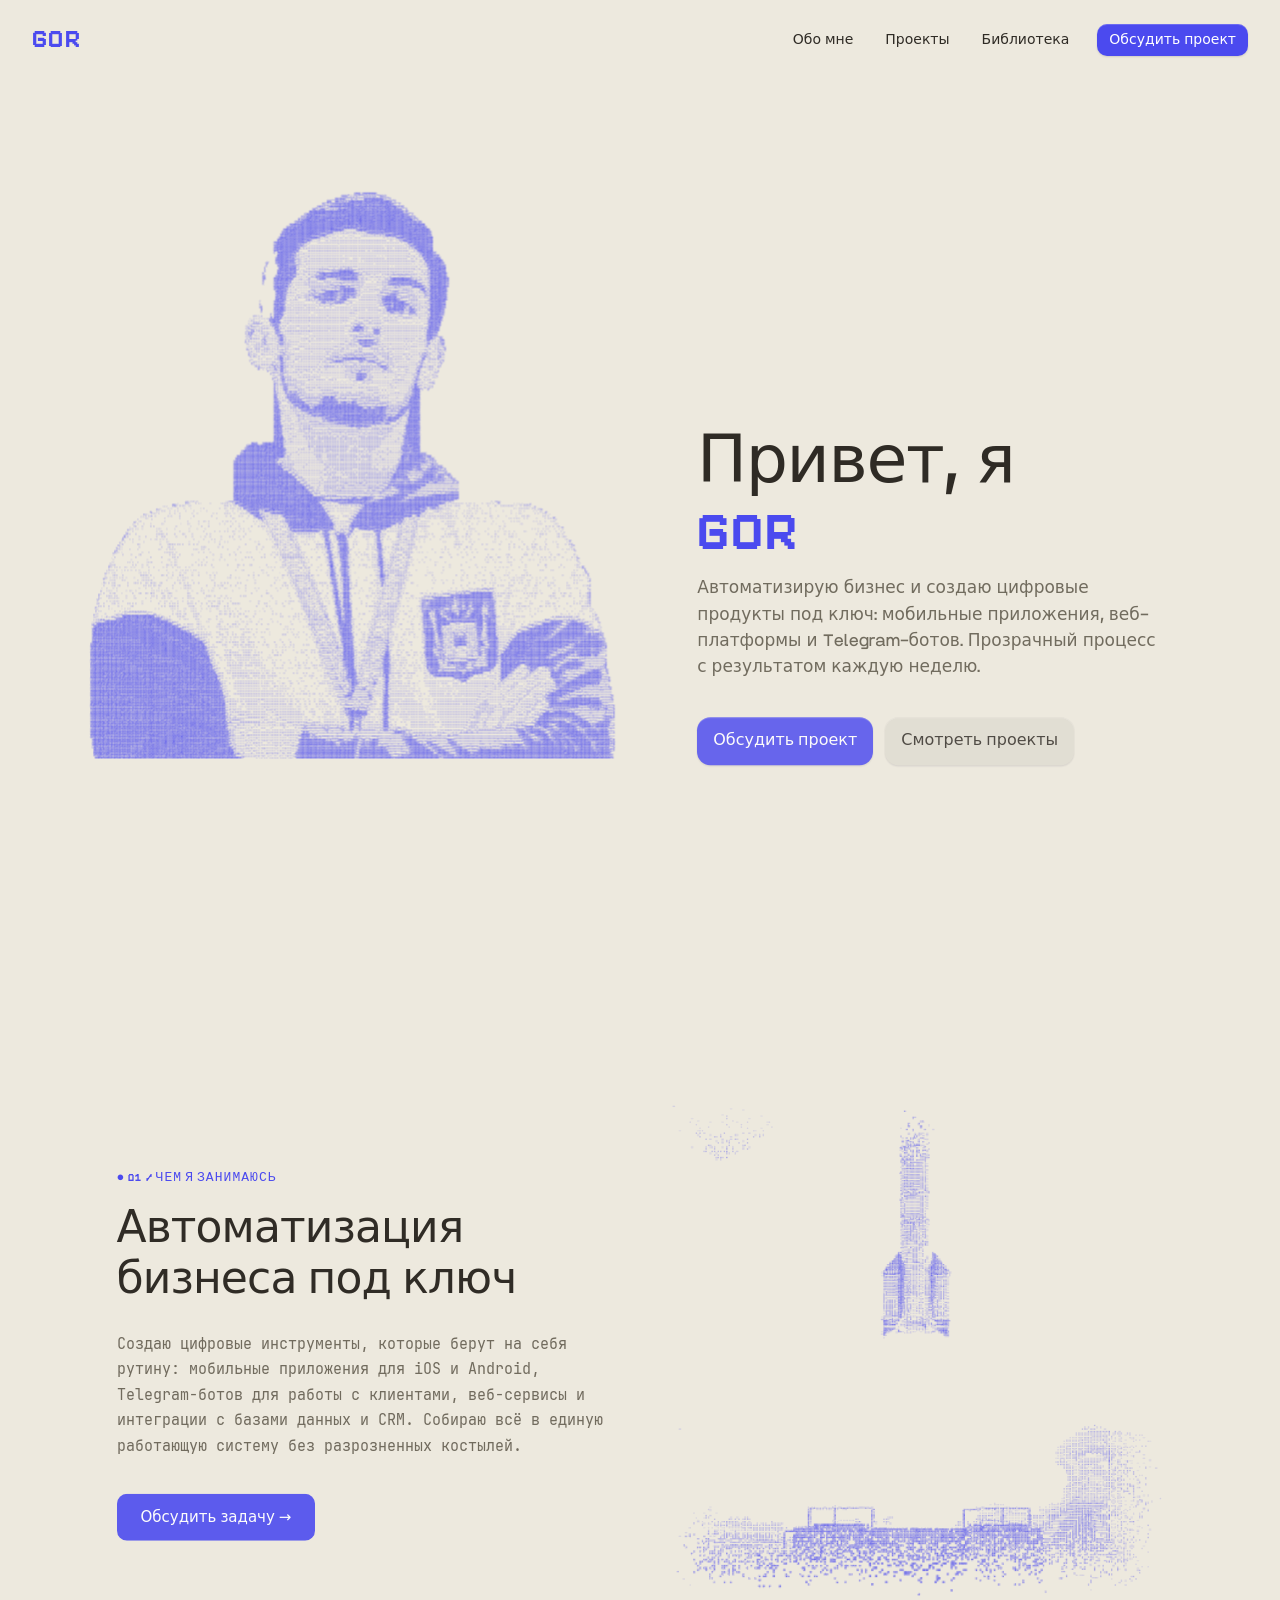
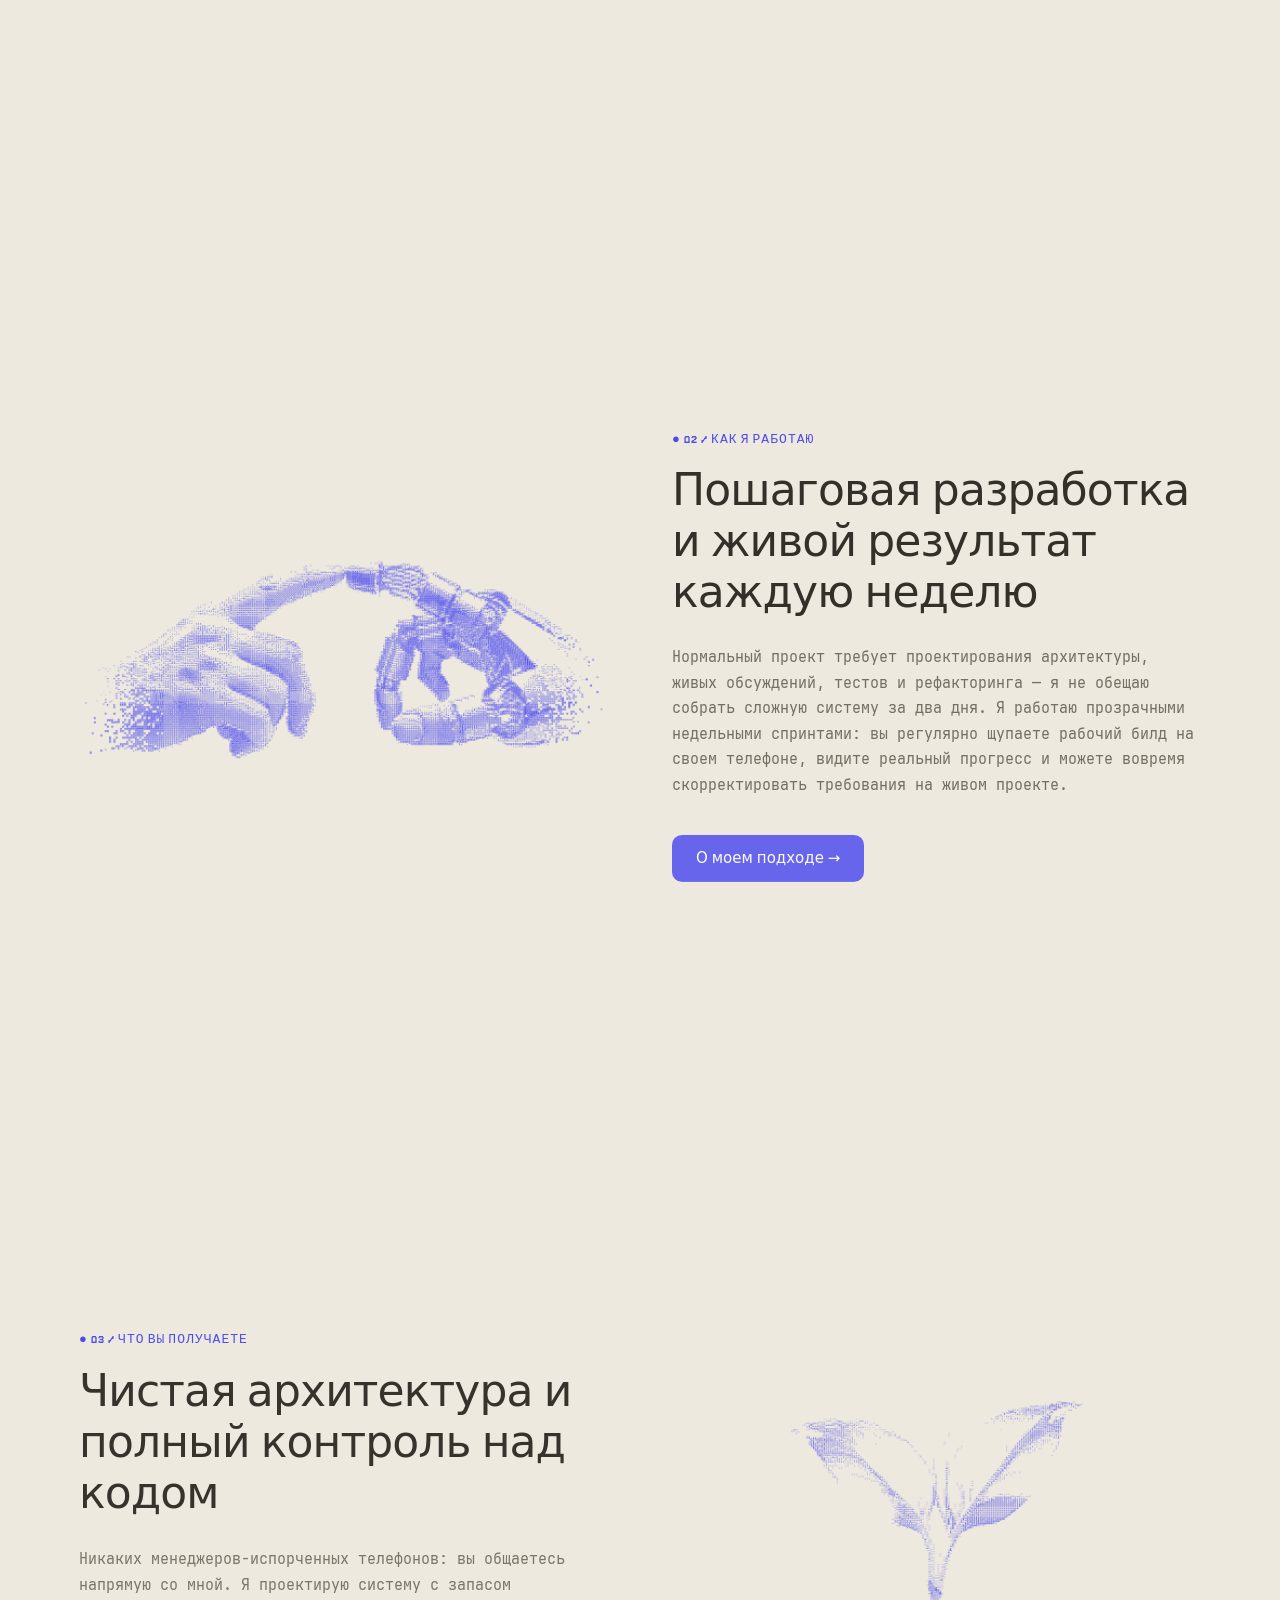
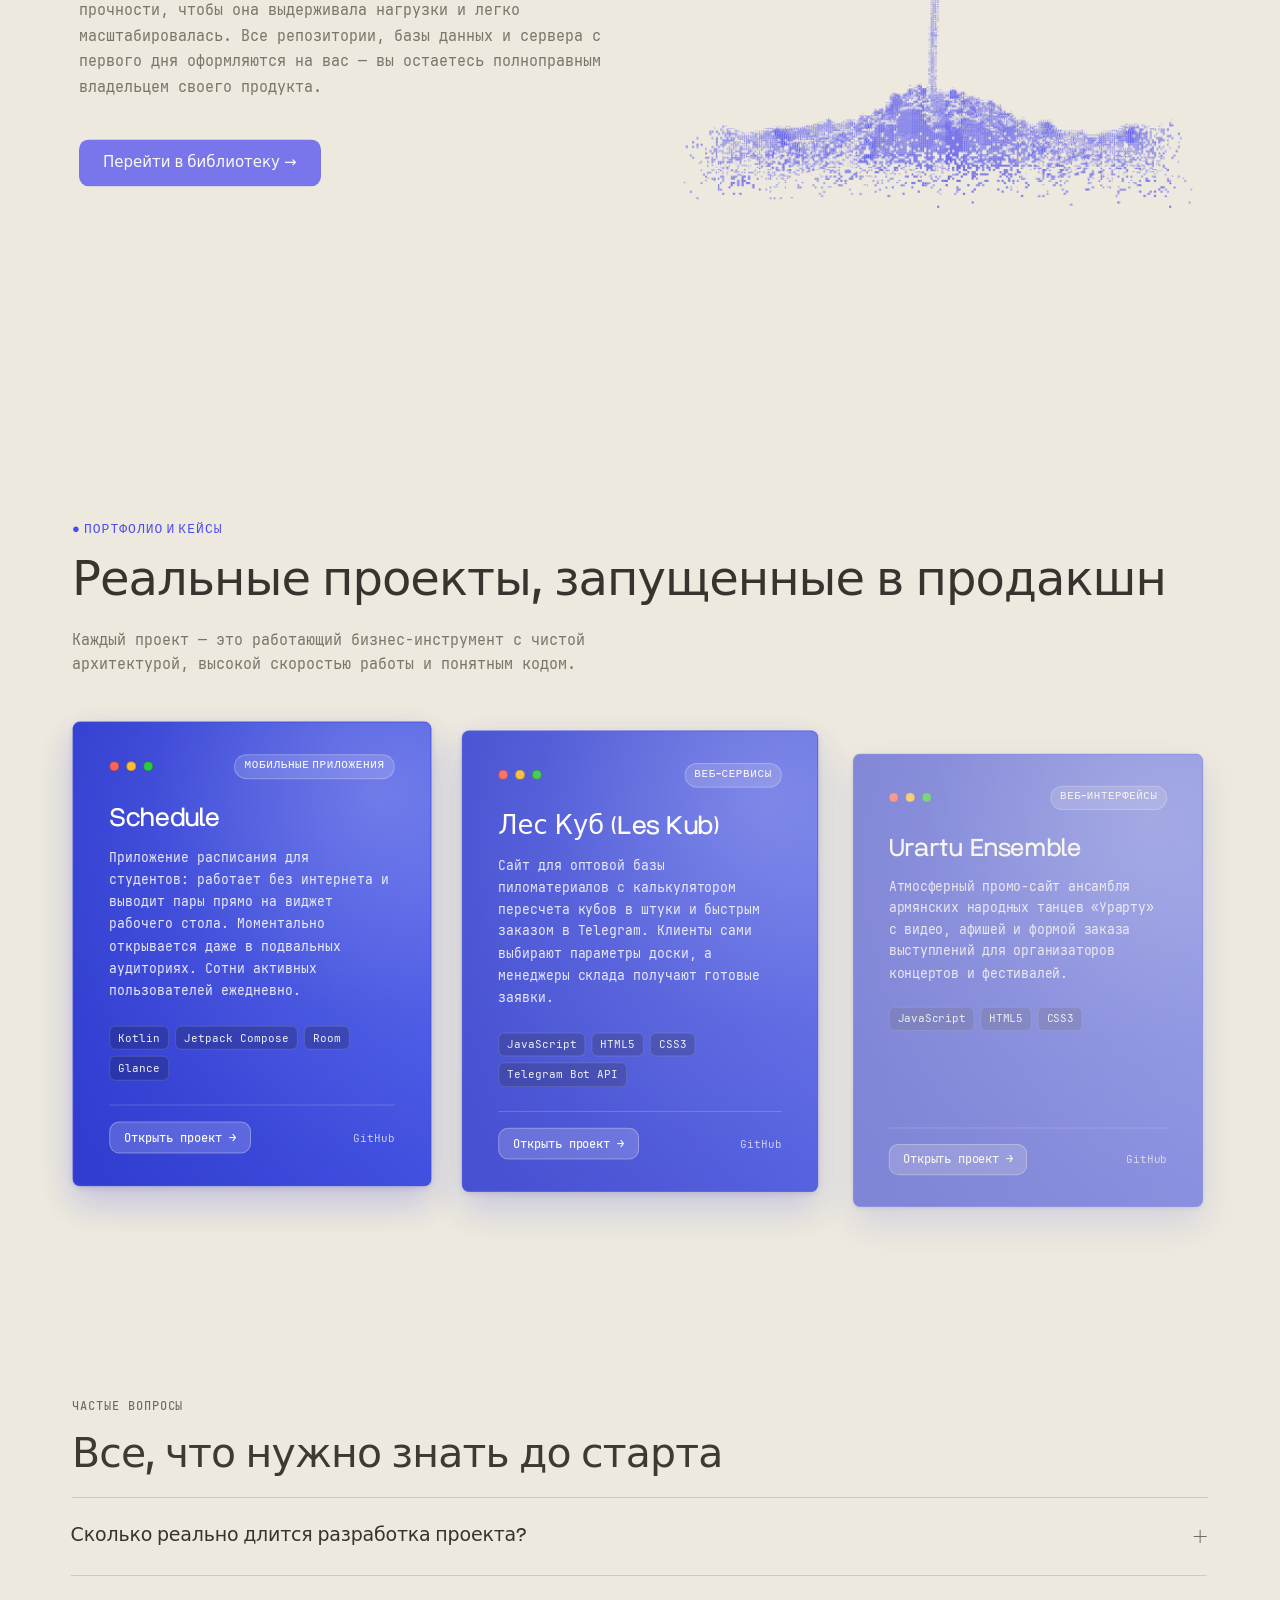
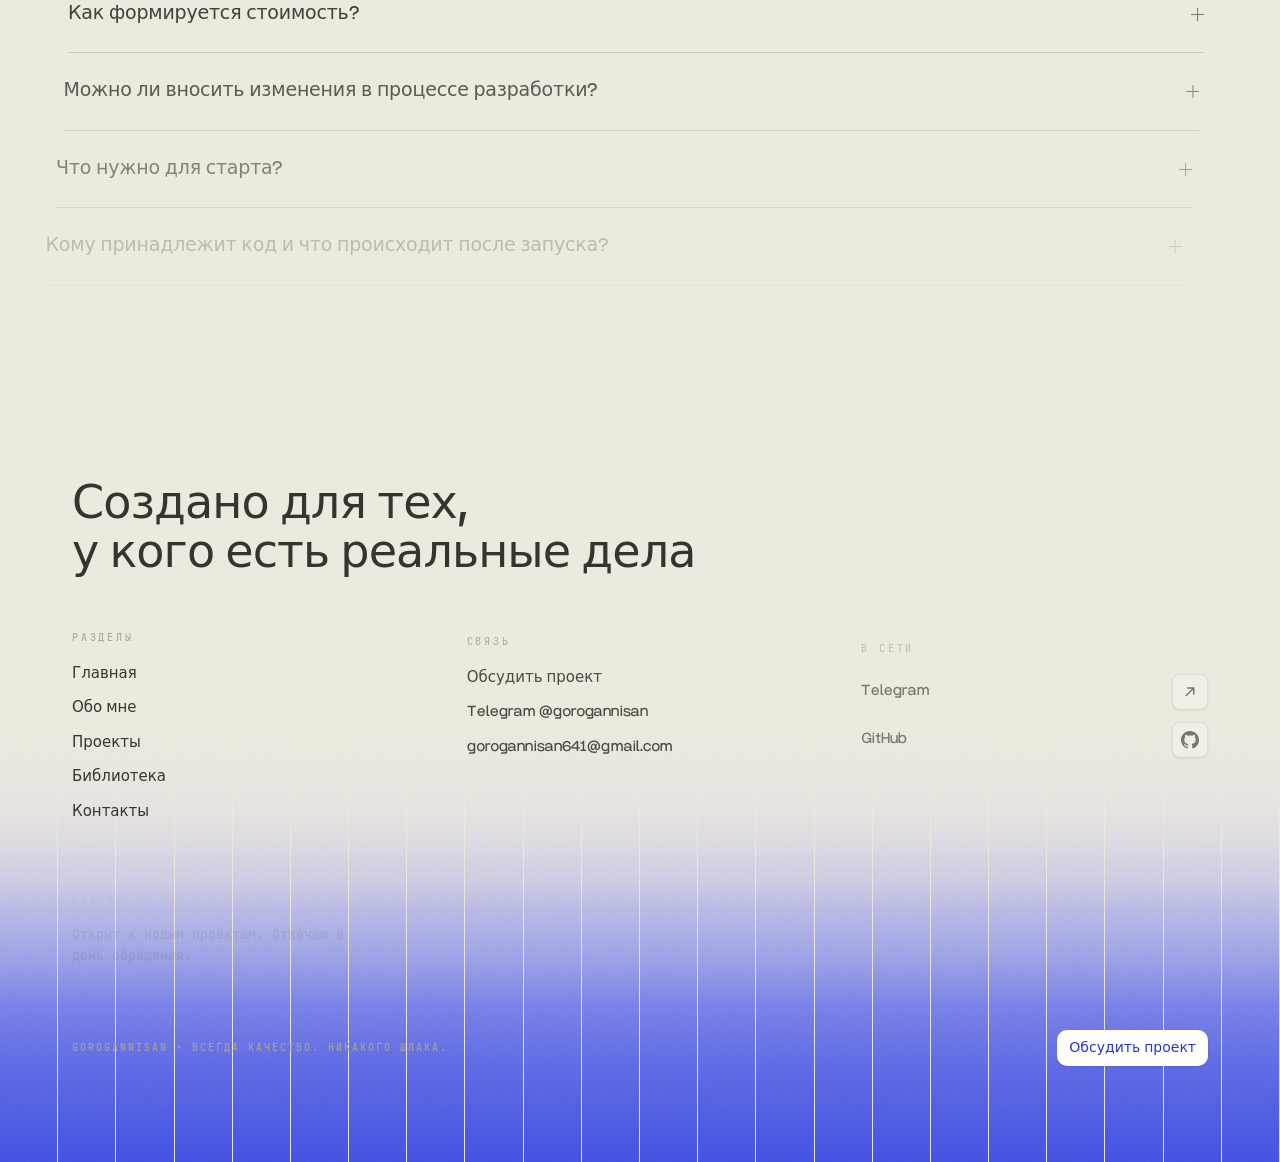
==== commit 9426e975: "feat: rebranding to gorogannisan, new library engine, articles and pages" ====
--- a/index.html
+++ b/index.html
@@ -1,1149 +1,334 @@
-<!DOCTYPE html>
+<!doctype html>
 <html lang="ru">
-
 <head>
-    <meta charset="UTF-8">
-    <meta name="viewport" content="width=device-width, initial-scale=1.0">
-    <title>whatrushik — Developer & Founder of WHAT Technologies</title>
-
-    <meta name="description"
-        content="Личный сайт разработчика whatrushik (Гор). Android, Compose, Python, Web. Основатель WHAT Technologies.">
-    <meta name="author" content="whatrushik">
-
-    <!-- Fonts -->
-    <link rel="preconnect" href="https://fonts.googleapis.com">
-    <link rel="preconnect" href="https://fonts.gstatic.com" crossorigin>
-    <link
-        href="https://fonts.googleapis.com/css2?family=Inter:wght@300;400;500;600;700;800&family=JetBrains+Mono:wght@400;500;700&display=swap"
-        rel="stylesheet">
-
-    <style>
-        :root {
-            --font-sans: 'Inter', -apple-system, BlinkMacSystemFont, "Segoe UI", Roboto, sans-serif;
-            --font-mono: 'JetBrains Mono', monospace;
-
-            --background: #030303;
-            --background-rgb: 3, 3, 3;
-            --foreground: #fafafa;
-            --muted: #09090b;
-            --muted-foreground: #a1a1aa;
-            --card: #09090b;
-            --card-foreground: #fafafa;
-            --border: rgba(255, 255, 255, 0.08);
-            --border-hover: rgba(255, 255, 255, 0.25);
-            --radius: 8px;
-
-            --accent: #ffffff;
-            --accent-rgb: 255, 255, 255;
-            --accent-glow: rgba(255, 255, 255, 0.05);
-            --theme-bg-glow: rgba(255, 255, 255, 0.02);
-            --grid-line: rgba(255, 255, 255, 0.03);
-
-            --transition-fast: 0.2s cubic-bezier(0.16, 1, 0.3, 1);
-            --transition-normal: 0.4s cubic-bezier(0.16, 1, 0.3, 1);
-        }
-
-        [data-theme="blue"] {
-            --background: #0b0c13;
-            --background-rgb: 11, 12, 19;
-            --foreground: #f0f2f5;
-            --card: #121424;
-            --border: rgba(99, 102, 241, 0.15);
-            --border-hover: rgba(99, 102, 241, 0.4);
-            --accent: #5c6cfa;
-            --accent-rgb: 92, 108, 250;
-            --accent-glow: rgba(92, 108, 250, 0.18);
-            --theme-bg-glow: radial-gradient(circle at 50% 50%, rgba(31, 33, 55, 0.4) 0%, transparent 70%);
-            --grid-line: rgba(92, 108, 250, 0.04);
-        }
-
-        [data-theme="burgundy"] {
-            --background: #0d0606;
-            --background-rgb: 13, 6, 6;
-            --foreground: #f9f5f5;
-            --card: #1a0b0b;
-            --border: rgba(239, 68, 68, 0.15);
-            --border-hover: rgba(239, 68, 68, 0.4);
-            --accent: #ef4444;
-            --accent-rgb: 239, 68, 68;
-            --accent-glow: rgba(239, 68, 68, 0.18);
-            --theme-bg-glow: radial-gradient(circle at 50% 50%, rgba(105, 22, 22, 0.4) 0%, transparent 70%);
-            --grid-line: rgba(239, 68, 68, 0.04);
-        }
-
-        [data-theme="orange"] {
-            --background: #0d0906;
-            --background-rgb: 13, 9, 6;
-            --foreground: #faf6f0;
-            --card: #1a110a;
-            --border: rgba(249, 115, 22, 0.15);
-            --border-hover: rgba(249, 115, 22, 0.4);
-            --accent: #f97316;
-            --accent-rgb: 249, 115, 22;
-            --accent-glow: rgba(249, 115, 22, 0.18);
-            --theme-bg-glow: radial-gradient(circle at 50% 50%, rgba(210, 119, 49, 0.4) 0%, transparent 70%);
-            --grid-line: rgba(249, 115, 22, 0.04);
-        }
-
-        [data-theme="green"] {
-            --background: #060a06;
-            --background-rgb: 6, 10, 6;
-            --foreground: #f5faf5;
-            --card: #0b140b;
-            --border: rgba(34, 197, 94, 0.15);
-            --border-hover: rgba(34, 197, 94, 0.4);
-            --accent: #22c55e;
-            --accent-rgb: 34, 197, 94;
-            --accent-glow: rgba(34, 197, 94, 0.18);
-            --theme-bg-glow: radial-gradient(circle at 50% 50%, rgba(39, 83, 37, 0.4) 0%, transparent 70%);
-            --grid-line: rgba(34, 197, 94, 0.04);
-        }
-
-        * {
-            box-sizing: border-box;
-            margin: 0;
-            padding: 0;
-        }
-
-        html {
-            scroll-behavior: smooth;
-            scroll-snap-type: y mandatory;
-            overflow-x: hidden;
-            height: 100%;
-        }
-
-        body {
-            background-color: var(--background);
-            color: var(--foreground);
-            font-family: var(--font-sans);
-            font-size: 15px;
-            line-height: 1.5;
-            overflow-x: hidden;
-            transition: background-color var(--transition-normal), color var(--transition-normal);
-        }
-
-        /* Scrollbar */
-        ::-webkit-scrollbar {
-            width: 5px;
-        }
-
-        ::-webkit-scrollbar-track {
-            background: var(--background);
-        }
-
-        ::-webkit-scrollbar-thumb {
-            background: var(--border);
-            border-radius: var(--radius);
-        }
-
-        ::-webkit-scrollbar-thumb:hover {
-            background: var(--accent);
-        }
-
-        /* Ambient effects */
-        .ambient-glow {
-            position: fixed;
-            top: 0;
-            left: 0;
-            width: 100vw;
-            height: 100vh;
-            pointer-events: none;
-            z-index: 0;
-            background: var(--theme-bg-glow);
-            filter: blur(120px);
-        }
-
-        .mouse-glow {
-            position: fixed;
-            width: 500px;
-            height: 500px;
-            border-radius: 50%;
-            background: radial-gradient(circle, rgba(var(--accent-rgb), 0.06) 0%, transparent 70%);
-            pointer-events: none;
-            z-index: 1;
-            transform: translate(-50%, -50%);
-            left: -9999px;
-            top: -9999px;
-            mix-blend-mode: screen;
-        }
-
-        .background-grid {
-            position: fixed;
-            top: 0;
-            left: 0;
-            width: 100%;
-            height: 100%;
-            z-index: 0;
-            pointer-events: none;
-            background-image:
-                linear-gradient(to right, var(--grid-line) 1px, transparent 1px),
-                linear-gradient(to bottom, var(--grid-line) 1px, transparent 1px);
-            background-size: 80px 80px;
-            mask-image: radial-gradient(circle 80% at 50% 50%, black 30%, transparent 100%);
-            -webkit-mask-image: radial-gradient(circle 80% at 50% 50%, black 30%, transparent 100%);
-            opacity: 0.8;
-        }
-
-        /* Cursor */
-        .custom-cursor {
-            width: 8px;
-            height: 8px;
-            background-color: var(--accent);
-            border-radius: 50%;
-            position: fixed;
-            transform: translate(-50%, -50%);
-            pointer-events: none;
-            z-index: 9999;
-            mix-blend-mode: difference;
-            display: none;
-        }
-
-        .custom-cursor-outline {
-            width: 36px;
-            height: 36px;
-            border: 1px solid var(--accent);
-            border-radius: 50%;
-            position: fixed;
-            transform: translate(-50%, -50%);
-            pointer-events: none;
-            z-index: 9998;
-            opacity: 0.4;
-            display: none;
-        }
-
-        body.has-mouse .custom-cursor,
-        body.has-mouse .custom-cursor-outline {
-            display: block;
-        }
-
-        body.cursor-hover .custom-cursor {
-            width: 20px;
-            height: 20px;
-            opacity: 0.15;
-            mix-blend-mode: normal;
-        }
-
-        body.cursor-hover .custom-cursor-outline {
-            width: 50px;
-            height: 50px;
-            opacity: 0.8;
-        }
-
-        /* Navbar */
-        .navbar {
-            position: fixed;
-            top: 0;
-            left: 0;
-            width: 100%;
-            padding: 1rem 2rem;
-            display: flex;
-            justify-content: space-between;
-            align-items: center;
-            z-index: 999;
-            background: rgba(var(--background-rgb), 0.7);
-            backdrop-filter: blur(16px);
-            -webkit-backdrop-filter: blur(16px);
-            border-bottom: 1px solid var(--border);
-        }
-
-        .nav-brand {
-            display: flex;
-            align-items: center;
-            gap: 10px;
-            text-decoration: none;
-            color: var(--foreground);
-            font-family: var(--font-mono);
-            font-size: 0.9rem;
-            font-weight: 700;
-        }
-
-        .nav-brand-badge {
-            font-size: 0.65rem;
-            padding: 2px 6px;
-            border-radius: 4px;
-            background: rgba(255, 255, 255, 0.05);
-            border: 1px solid var(--border);
-            color: var(--accent);
-        }
-
-        .nav-menu {
-            display: flex;
-            gap: 2rem;
-            align-items: center;
-        }
-
-        .nav-link {
-            font-size: 0.85rem;
-            font-weight: 500;
-            color: var(--muted-foreground);
-            text-decoration: none;
-            transition: color var(--transition-fast);
-        }
-
-        .nav-link:hover {
-            color: var(--foreground);
-        }
-
-        .theme-switcher {
-            display: flex;
-            align-items: center;
-            background: rgba(255, 255, 255, 0.03);
-            border: 1px solid var(--border);
-            padding: 3px;
-            border-radius: 30px;
-            gap: 4px;
-        }
-
-        .theme-btn {
-            width: 16px;
-            height: 16px;
-            border-radius: 50%;
-            border: 2px solid transparent;
-            cursor: pointer;
-            padding: 0;
-            transition: transform var(--transition-fast);
-        }
-
-        .theme-btn:hover {
-            transform: scale(1.15);
-        }
-
-        .theme-btn.active {
-            border-color: var(--foreground);
-        }
-
-        .theme-btn-black {
-            background: #fafafa;
-        }
-
-        .theme-btn-blue {
-            background: #1F2137;
-        }
-
-        .theme-btn-burgundy {
-            background: #691616;
-        }
-
-        .theme-btn-orange {
-            background: #D27731;
-        }
-
-        .theme-btn-green {
-            background: #275325;
-        }
-
-        /* --- 100VH SECTIONS STRUCTURE --- */
-        .section-wrapper {
-            height: 100vh;
-            min-height: 100vh;
-            scroll-snap-align: start;
-            scroll-snap-stop: always;
-            position: relative;
-            display: flex;
-            flex-direction: column;
-            justify-content: center;
-            padding: 5rem 2rem 1.5rem;
-            box-sizing: border-box;
-            z-index: 2;
-        }
-
-        .section-container {
-            max-width: 1100px;
-            width: 100%;
-            margin: 0 auto;
-            position: relative;
-        }
-
-        .section-divider {
-            position: absolute;
-            bottom: 0;
-            left: 0;
-            width: 100%;
-            height: 1px;
-            background: linear-gradient(90deg, transparent, var(--border) 20%, var(--border) 80%, transparent);
-        }
-
-        /* --- SECTION 1: ABOUT --- */
-        .profile-grid {
-            display: grid;
-            grid-template-columns: 310px 1fr;
-            gap: 3.5rem;
-            align-items: center;
-            width: 100%;
-        }
-
-        .founder-visual {
-            position: relative;
-            border-radius: var(--radius);
-            aspect-ratio: 4/5;
-            background: var(--card);
-            border: 1px solid var(--border);
-            overflow: hidden;
-            display: flex;
-            justify-content: center;
-            align-items: center;
-            transform-style: preserve-3d;
-            transition: border-color var(--transition-normal), box-shadow var(--transition-normal);
-            box-shadow: 0 10px 30px rgba(0, 0, 0, 0.4);
-        }
-
-        .founder-visual:hover {
-            border-color: var(--border-hover);
-            box-shadow: 0 15px 35px rgba(0, 0, 0, 0.6), 0 0 25px var(--accent-glow);
-        }
-
-        .founder-scan-line {
-            position: absolute;
-            top: 0;
-            left: 0;
-            width: 100%;
-            height: 3px;
-            background: linear-gradient(90deg, transparent, var(--accent), transparent);
-            box-shadow: 0 0 12px var(--accent);
-            pointer-events: none;
-            z-index: 4;
-            opacity: 0;
-            transition: opacity var(--transition-normal);
-        }
-
-        .founder-visual:hover .founder-scan-line {
-            opacity: 0.85;
-            animation: scanVertical 2.2s linear infinite;
-        }
-
-        @keyframes scanVertical {
-            0% {
-                top: 0%;
-            }
-
-            100% {
-                top: 100%;
-            }
-        }
-
-        .founder-image-img {
-            width: 100%;
-            height: 100%;
-            object-fit: cover;
-            border-radius: var(--radius);
-            filter: grayscale(100%) contrast(110%);
-            mix-blend-mode: luminosity;
-            transition: filter var(--transition-normal);
-            z-index: 2;
-        }
-
-        .founder-visual:hover .founder-image-img {
-            filter: grayscale(0%) contrast(100%);
-            mix-blend-mode: normal;
-        }
-
-        .founder-fallback {
-            display: none;
-            position: absolute;
-            font-family: var(--font-mono);
-            font-size: 2rem;
-            font-weight: 800;
-            color: var(--accent);
-            z-index: 1;
-        }
-
-        .founder-name {
-            font-size: clamp(2.2rem, 3.5vw, 3rem);
-            font-weight: 800;
-            line-height: 1.1;
-            margin-bottom: 0.3rem;
-        }
-
-        .founder-role {
-            font-family: var(--font-mono);
-            color: var(--accent);
-            font-size: 0.8rem;
-            letter-spacing: 0.05em;
-            margin-bottom: 1.25rem;
-            text-transform: uppercase;
-        }
-
-        .founder-bio {
-            font-size: 1rem;
-            color: var(--muted-foreground);
-            line-height: 1.65;
-            margin-bottom: 1.75rem;
-        }
-
-        .founder-bio strong {
-            color: var(--foreground);
-            font-weight: 600;
-        }
-
-        .founder-stats {
-            display: grid;
-            grid-template-columns: repeat(3, 1fr);
-            gap: 1.5rem;
-            border-top: 1px solid var(--border);
-            padding-top: 1.25rem;
-        }
-
-        .stat-val {
-            font-family: var(--font-mono);
-            font-size: 1.6rem;
-            font-weight: 700;
-            color: var(--foreground);
-            line-height: 1;
-            margin-bottom: 0.3rem;
-        }
-
-        .stat-val::after {
-            content: '+';
-            color: var(--accent);
-            margin-left: 2px;
-        }
-
-        .stat-lbl {
-            font-size: 0.75rem;
-            color: var(--muted-foreground);
-            text-transform: uppercase;
-            letter-spacing: 0.05em;
-        }
-
-        /* --- SECTION 2: PROJECTS --- */
-        .section-title-simple {
-            font-size: 1.7rem;
-            font-weight: 700;
-            margin-bottom: 1.75rem;
-            letter-spacing: -0.02em;
-        }
-
-        .projects-grid {
-            display: grid;
-            grid-template-columns: repeat(3, 1fr);
-            gap: 1.25rem;
-        }
-
-        .project-card {
-            background: var(--card);
-            border: 1px solid var(--border);
-            border-radius: var(--radius);
-            padding: 1.75rem;
-            display: flex;
-            flex-direction: column;
-            justify-content: space-between;
-            min-height: 290px;
-            text-decoration: none;
-            transition: border-color var(--transition-normal), transform var(--transition-normal), box-shadow var(--transition-normal);
-        }
-
-        .project-card:hover {
-            border-color: var(--border-hover);
-            transform: translateY(-4px);
-            box-shadow: 0 10px 30px rgba(0, 0, 0, 0.5), 0 0 20px var(--accent-glow);
-        }
-
-        .project-top {
-            display: flex;
-            justify-content: space-between;
-            align-items: center;
-            margin-bottom: 1.25rem;
-        }
-
-        .project-cat {
-            font-family: var(--font-mono);
-            font-size: 0.7rem;
-            color: var(--accent);
-            border: 1px solid var(--border);
-            padding: 3px 8px;
-            border-radius: 12px;
-            text-transform: uppercase;
-        }
-
-        .project-arrow {
-            color: var(--muted-foreground);
-            transition: transform var(--transition-fast), color var(--transition-fast);
-        }
-
-        .project-card:hover .project-arrow {
-            transform: translate(2px, -2px);
-            color: var(--foreground);
-        }
-
-        .project-title {
-            font-size: 1.25rem;
-            font-weight: 700;
-            margin-bottom: 0.6rem;
-            color: var(--foreground);
-        }
-
-        .project-desc {
-            color: var(--muted-foreground);
-            font-size: 0.85rem;
-            line-height: 1.5;
-            margin-bottom: 1.25rem;
-        }
-
-        .project-tech {
-            display: flex;
-            flex-wrap: wrap;
-            gap: 0.4rem;
-            font-family: var(--font-mono);
-            font-size: 0.7rem;
-        }
-
-        .project-tech-item {
-            color: var(--muted-foreground);
-            background: rgba(255, 255, 255, 0.03);
-            border: 1px solid var(--border);
-            padding: 2px 7px;
-            border-radius: 4px;
-        }
-
-        /* --- SECTION 3: CONTACT & FOOTER IN 100VH --- */
-        .contact-section-wrapper {
-            justify-content: space-between;
-            padding-top: 5rem;
-            padding-bottom: 1.5rem;
-        }
-
-        .contact-content {
-            margin: auto 0;
-            width: 100%;
-        }
-
-        .contact-grid {
-            display: grid;
-            grid-template-columns: 1fr 1fr;
-            gap: 2.5rem;
-            align-items: center;
-        }
-
-        .socials-list {
-            display: grid;
-            grid-template-columns: 1fr 1fr;
-            gap: 0.85rem;
-        }
-
-        .social-card {
-            display: flex;
-            align-items: center;
-            gap: 12px;
-            padding: 1rem 1.15rem;
-            background: var(--card);
-            border: 1px solid var(--border);
-            border-radius: var(--radius);
-            text-decoration: none;
-            color: var(--foreground);
-            transition: border-color var(--transition-fast), transform var(--transition-fast);
-        }
-
-        .social-card:hover {
-            border-color: var(--border-hover);
-            transform: translateY(-2px);
-        }
-
-        .social-card-info {
-            display: flex;
-            flex-direction: column;
-        }
-
-        .social-card-name {
-            font-weight: 600;
-            font-size: 0.9rem;
-        }
-
-        .social-card-handle {
-            font-family: var(--font-mono);
-            font-size: 0.7rem;
-            color: var(--muted-foreground);
-        }
-
-        .social-icon {
-            width: 18px;
-            height: 18px;
-            color: var(--accent);
-            flex-shrink: 0;
-        }
-
-        .contact-form {
-            display: flex;
-            flex-direction: column;
-            gap: 0.85rem;
-            background: var(--card);
-            border: 1px solid var(--border);
-            padding: 1.5rem;
-            border-radius: var(--radius);
-        }
-
-        .form-input {
-            width: 100%;
-            background: rgba(255, 255, 255, 0.02);
-            border: 1px solid var(--border);
-            padding: 0.75rem 0.9rem;
-            color: var(--foreground);
-            border-radius: var(--radius);
-            font-family: var(--font-sans);
-            font-size: 0.85rem;
-            transition: border-color var(--transition-fast);
-        }
-
-        .form-input:focus {
-            outline: none;
-            border-color: var(--accent);
-        }
-
-        .btn-submit {
-            background: var(--foreground);
-            color: var(--background);
-            border: none;
-            padding: 0.75rem;
-            border-radius: var(--radius);
-            font-weight: 600;
-            font-size: 0.85rem;
-            cursor: pointer;
-            transition: opacity var(--transition-fast);
-        }
-
-        .btn-submit:hover {
-            opacity: 0.9;
-        }
-
-        .integrated-footer {
-            width: 100%;
-            border-top: 1px solid var(--border);
-            padding-top: 1.25rem;
-            display: flex;
-            justify-content: space-between;
-            align-items: center;
-            font-size: 0.8rem;
-            color: var(--muted-foreground);
-        }
-
-        .footer-org-link {
-            font-family: var(--font-mono);
-            color: var(--foreground);
-            text-decoration: none;
-            border-bottom: 1px dashed var(--border-hover);
-            transition: color var(--transition-fast), border-color var(--transition-fast);
-        }
-
-        .footer-org-link:hover {
-            color: var(--accent);
-            border-bottom-color: var(--accent);
-        }
-
-        /* --- RESPONSIVE FALLBACK --- */
-        @media (max-width: 900px),
-        (max-height: 650px) {
-            html {
-                scroll-snap-type: none;
-                height: auto;
-            }
-
-            .section-wrapper {
-                height: auto;
-                min-height: auto;
-                padding: 6rem 1.5rem 3rem;
-            }
-
-            .profile-grid {
-                grid-template-columns: 1fr;
-                gap: 2.5rem;
-            }
-
-            .founder-visual {
-                max-width: 280px;
-                margin: 0 auto;
-            }
-
-            .projects-grid {
-                grid-template-columns: 1fr;
-            }
-
-            .contact-grid {
-                grid-template-columns: 1fr;
-                gap: 2rem;
-            }
-
-            .contact-section-wrapper {
-                padding-bottom: 2rem;
-            }
-
-            .integrated-footer {
-                margin-top: 2.5rem;
-            }
-        }
-
-        @media (max-width: 600px) {
-            .navbar {
-                padding: 0.85rem 1.25rem;
-            }
-
-            .nav-menu {
-                display: none;
-            }
-
-            .socials-list {
-                grid-template-columns: 1fr;
-            }
-
-            .integrated-footer {
-                flex-direction: column;
-                gap: 0.75rem;
-                text-align: center;
-            }
-        }
-    </style>
+<meta charset="UTF-8">
+<meta name="viewport" content="width=device-width, initial-scale=1.0">
+<title>gorogannisan — Личный сайт разработчика</title>
+<meta name="description" content="Разработка цифровых продуктов и автоматизация бизнеса под ключ: мобильные приложения, Telegram-боты, веб-платформы. Прозрачный процесс с результатом каждую неделю.">
+<meta name="author" content="Гор Оганнисян (gorogannisan)">
+<link rel="icon" href="logo.svg" type="image/svg+xml">
+<link rel="preload" href="fonts/pixeboy.woff2" as="font" type="font/woff2" crossorigin>
+<link rel="preload" href="fonts/endless.ttf" as="font" type="font/ttf" crossorigin>
+<link rel="preload" href="fonts/JetBrainsMono-Regular.woff2" as="font" type="font/woff2" crossorigin>
+<link rel="stylesheet" href="style.css">
 </head>
-
 <body>
 
-    <div class="custom-cursor"></div>
-    <div class="custom-cursor-outline"></div>
-
-    <div class="ambient-glow"></div>
-    <div class="mouse-glow"></div>
-    <div class="background-grid"></div>
-
-    <!-- NAVBAR -->
-    <header class="navbar">
-        <a href="#about" class="nav-brand">
-            <span>whatrushik</span>
-            <span class="nav-brand-badge">DEV</span>
-        </a>
-
-        <nav class="nav-menu">
-            <a href="#about" class="nav-link">Обо мне</a>
-            <a href="#projects" class="nav-link">Проекты</a>
-            <a href="#contact" class="nav-link">Контакты</a>
-        </nav>
-
-        <div class="nav-actions">
-            <div class="theme-switcher" title="Сменить тему">
-                <button class="theme-btn theme-btn-black active" data-theme-name="black" aria-label="Black"></button>
-                <button class="theme-btn theme-btn-blue" data-theme-name="blue" aria-label="Blue"></button>
-                <button class="theme-btn theme-btn-burgundy" data-theme-name="burgundy" aria-label="Burgundy"></button>
-                <button class="theme-btn theme-btn-orange" data-theme-name="orange" aria-label="Orange"></button>
-                <button class="theme-btn theme-btn-green" data-theme-name="green" aria-label="Green"></button>
-            </div>
-        </div>
-    </header>
-
-    <!-- 1. ABOUT BLOCK (SCREEN 1) -->
-    <section class="section-wrapper" id="about">
-        <div class="section-container">
-            <div class="profile-grid">
-
-                <!-- 3D INTERACTIVE TILT CARD -->
-                <div class="founder-visual" id="avatar-card">
-                    <div class="founder-scan-line"></div>
-                    <img src="assets/me.webp" class="founder-image-img" alt="Гор (whatrushik)"
-                        onerror="this.style.display='none'; document.querySelector('.founder-fallback').style.display='block';">
-                    <div class="founder-fallback">WHAT</div>
-                </div>
-
-                <!-- BIO CONTENT -->
-                <div class="founder-content">
-                    <h1 class="founder-name">Гор</h1>
-                    <div class="founder-role">Lead Developer & Founder · WHAT Technologies</div>
-
-                    <div class="founder-bio">
-                        <p>
-                            Разрабатываю нативные и кроссплатформенные клиенты на <strong>Kotlin</strong> и
-                            <strong>Jetpack Compose</strong>, создаю асинхронный бэкенд на <strong>Python</strong> и
-                            быстрый веб. Руковожу проектами в открытом сообществе <strong>WHAT Technologies</strong>.
-                        </p>
-                        <p style="margin-top: 8px;">
-                            Ценю чистую архитектуру, высокую отзывчивость UI без визуального мусора и постоянную
-                            практику на хакатонах.
-                        </p>
-                    </div>
-
-                    <div class="founder-stats">
-                        <div class="stat-item">
-                            <span class="stat-val">4</span>
-                            <span class="stat-lbl">Года в коде</span>
-                        </div>
-                        <div class="stat-item">
-                            <span class="stat-val">15</span>
-                            <span class="stat-lbl">Хакатонов</span>
-                        </div>
-                        <div class="stat-item">
-                            <span class="stat-val">100%</span>
-                            <span class="stat-lbl">Open Source</span>
-                        </div>
-                    </div>
-                </div>
-
-            </div>
-        </div>
-        <div class="section-divider"></div>
-    </section>
-
-    <!-- 2. PROJECTS BLOCK (SCREEN 2) -->
-    <section class="section-wrapper" id="projects">
-        <div class="section-container">
-            <h2 class="section-title-simple">Проекты</h2>
-
-            <div class="projects-grid">
-                <!-- WHAT Schedule -->
-                <a href="https://github.com/whatrushki/WHAT-Schedule-android" target="_blank" rel="noopener"
-                    class="project-card">
-                    <div>
-                        <div class="project-top">
-                            <span class="project-cat">Android</span>
-                            <span class="project-arrow">↗</span>
-                        </div>
-                        <h3 class="project-title">WHAT Schedule</h3>
-                        <p class="project-desc">
-                            Нативное Android-приложение расписания с локальным кэшированием, оффлайн-режимом и виджетами
-                            на Jetpack Glance.
-                        </p>
-                    </div>
-                    <div class="project-tech">
-                        <span class="project-tech-item">Kotlin</span>
-                        <span class="project-tech-item">Compose</span>
-                        <span class="project-tech-item">Ktor</span>
-                        <span class="project-tech-item">Room</span>
-                    </div>
-                </a>
-
-                <!-- Лес Куб -->
-                <a href="https://leskub.ru/" target="_blank" rel="noopener" class="project-card">
-                    <div>
-                        <div class="project-top">
-                            <span class="project-cat">Web</span>
-                            <span class="project-arrow">↗</span>
-                        </div>
-                        <h3 class="project-title">Лес Куб</h3>
-                        <p class="project-desc">
-                            Интерактивный e-commerce каталог пиломатериалов с калькулятором пересчета кубатуры и заказом
-                            через Telegram API.
-                        </p>
-                    </div>
-                    <div class="project-tech">
-                        <span class="project-tech-item">JavaScript</span>
-                        <span class="project-tech-item">HTML5</span>
-                        <span class="project-tech-item">CSS3</span>
-                        <span class="project-tech-item">Telegram API</span>
-                    </div>
-                </a>
-
-                <!-- Urartu Ensemble -->
-                <a href="https://whatrushki.github.io/urartu/" target="_blank" rel="noopener" class="project-card">
-                    <div>
-                        <div class="project-top">
-                            <span class="project-cat">Web</span>
-                            <span class="project-arrow">↗</span>
-                        </div>
-                        <h3 class="project-title">Urartu Ensemble</h3>
-                        <p class="project-desc">
-                            Атмосферный промо-сайт и медиа-платформа ансамбля этнических танцев с плавной анимацией и
-                            галереей.
-                        </p>
-                    </div>
-                    <div class="project-tech">
-                        <span class="project-tech-item">HTML5</span>
-                        <span class="project-tech-item">CSS3</span>
-                        <span class="project-tech-item">JavaScript</span>
-                        <span class="project-tech-item">BEM</span>
-                    </div>
-                </a>
-            </div>
-        </div>
-        <div class="section-divider"></div>
-    </section>
-
-    <!-- 3. CONTACT & INTEGRATED FOOTER (SCREEN 3) -->
-    <section class="section-wrapper contact-section-wrapper" id="contact">
-        <div class="section-container contact-content">
-            <h2 class="section-title-simple">Связаться</h2>
-
-            <div class="contact-grid">
-                <!-- Social Cards -->
-                <div class="socials-list">
-                    <a href="https://t.me/whatrushik" target="_blank" rel="noopener" class="social-card">
-                        <svg class="social-icon" viewBox="0 0 24 24" fill="none" stroke="currentColor" stroke-width="2">
-                            <path d="m22 2-7 20-4-9-9-4Z" />
-                            <path d="M22 2 11 13" />
-                        </svg>
-                        <div class="social-card-info">
-                            <span class="social-card-name">Telegram</span>
-                            <span class="social-card-handle">@whatrushik</span>
-                        </div>
-                    </a>
-
-                    <a href="https://github.com/topanim" target="_blank" rel="noopener" class="social-card">
-                        <svg class="social-icon" viewBox="0 0 24 24" fill="none" stroke="currentColor" stroke-width="2">
-                            <path
-                                d="M9 19c-5 1.5-5-2.5-7-3m14 6v-3.87a3.37 3.37 0 0 0-.94-2.61c3.14-.35 6.44-1.54 6.44-7A5.44 5.44 0 0 0 20 4.77 5.07 5.07 0 0 0 19.91 1S18.73.65 16 2.48a13.38 13.38 0 0 0-7 0C6.27.65 5.09 1 5.09 1A5.07 5.07 0 0 0 5 4.77a5.44 5.44 0 0 0-1.5 3.78c0 5.42 3.3 6.61 6.44 7A3.37 3.37 0 0 0 9 18.13V22" />
-                        </svg>
-                        <div class="social-card-info">
-                            <span class="social-card-name">GitHub</span>
-                            <span class="social-card-handle">@topanim</span>
-                        </div>
-                    </a>
-
-                    <a href="https://vk.com/whatrushik" target="_blank" rel="noopener" class="social-card">
-                        <svg class="social-icon" viewBox="0 0 24 24" fill="none" stroke="currentColor" stroke-width="2">
-                            <path d="M4 4h16c1.1 0 2 .9 2 2v12c0 1.1-.9 2-2 2H4c-1.1 0-2-.9-2-2V6c0-1.1.9-2 2-2z" />
-                            <path d="M8 10c1.5 3 3.5 4 6 4V7" />
-                        </svg>
-                        <div class="social-card-info">
-                            <span class="social-card-name">VK</span>
-                            <span class="social-card-handle">vk.com/whatrushik</span>
-                        </div>
-                    </a>
-
-                    <a href="mailto:gorogannisan641@gmail.com" class="social-card">
-                        <svg class="social-icon" viewBox="0 0 24 24" fill="none" stroke="currentColor" stroke-width="2">
-                            <rect width="20" height="16" x="2" y="4" rx="2" />
-                            <path d="m22 7-8.97 5.7a1.94 1.94 0 0 1-2.06 0L2 7" />
-                        </svg>
-                        <div class="social-card-info">
-                            <span class="social-card-name">Email</span>
-                            <span class="social-card-handle">gorogannisan641...</span>
-                        </div>
-                    </a>
-                </div>
-
-                <!-- Direct Message Form -->
-                <form class="contact-form" id="tg-form">
-                    <input type="text" id="tg-name" class="form-input" placeholder="Ваше имя" required>
-                    <input type="text" id="tg-contact" class="form-input"
-                        placeholder="Telegram ник или почта для связи">
-                    <textarea id="tg-message" class="form-input" rows="2" placeholder="Сообщение или идея..."
-                        required></textarea>
-                    <button type="submit" class="btn-submit">Отправить в Telegram →</button>
-                </form>
-            </div>
-        </div>
-
-        <div class="section-container">
-            <div class="integrated-footer">
-                <span>© 2026 whatrushik</span>
-                <a href="https://whatrushki.github.io" target="_blank" rel="noopener"
-                    class="footer-org-link">whatrushki.github.io ↗</a>
-            </div>
-        </div>
-    </section>
-
-    <!-- JAVASCRIPT -->
-    <script>
-        document.addEventListener('DOMContentLoaded', () => {
-            initTilt();
-            initThemes();
-            initCursor();
-            initContactForm();
-        });
-
-        // 3D Card Tilt Functionality
-        function initTilt() {
-            const card = document.getElementById('avatar-card');
-            if (!card || !window.matchMedia('(pointer: fine)').matches) return;
-
-            card.addEventListener('mousemove', (e) => {
-                const rect = card.getBoundingClientRect();
-                const x = (e.clientX - rect.left - rect.width / 2) / (rect.width / 2);
-                const y = (e.clientY - rect.top - rect.height / 2) / (rect.height / 2);
-                card.style.transform = `perspective(1000px) rotateX(${-y * 10}deg) rotateY(${x * 10}deg) scale3d(1.02, 1.02, 1.02)`;
-            });
-
-            card.addEventListener('mouseleave', () => {
-                card.style.transform = 'perspective(1000px) rotateX(0deg) rotateY(0deg) scale3d(1, 1, 1)';
-            });
-        }
-
-        // Theme Switcher
-        function initThemes() {
-            const themeBtns = document.querySelectorAll('.theme-btn');
-            const root = document.documentElement;
-            const savedTheme = localStorage.getItem('what-theme') || 'black';
-            setTheme(savedTheme);
-
-            themeBtns.forEach(btn => {
-                const theme = btn.getAttribute('data-theme-name');
-                if (theme === savedTheme) btn.classList.add('active');
-                else btn.classList.remove('active');
-
-                btn.addEventListener('click', () => {
-                    themeBtns.forEach(b => b.classList.remove('active'));
-                    btn.classList.add('active');
-                    setTheme(theme);
-                });
-            });
-
-            function setTheme(themeName) {
-                if (themeName === 'black') root.removeAttribute('data-theme');
-                else root.setAttribute('data-theme', themeName);
-                localStorage.setItem('what-theme', themeName);
-            }
-        }
-
-        // Custom Cursor
-        function initCursor() {
-            const cursor = document.querySelector('.custom-cursor');
-            const outline = document.querySelector('.custom-cursor-outline');
-            const glow = document.querySelector('.mouse-glow');
-            const root = document.documentElement;
-
-            if (!window.matchMedia('(pointer: fine)').matches) return;
-            document.body.classList.add('has-mouse');
-
-            let mouseX = -100, mouseY = -100, curX = -100, curY = -100, outX = -100, outY = -100;
-
-            window.addEventListener('mousemove', (e) => {
-                mouseX = e.clientX;
-                mouseY = e.clientY;
-                root.style.setProperty('--mouse-x', `${e.clientX}px`);
-                root.style.setProperty('--mouse-y', `${e.clientY}px`);
-                if (glow) {
-                    glow.style.left = `${e.clientX}px`;
-                    glow.style.top = `${e.clientY}px`;
-                }
-            });
-
-            function render() {
-                curX += (mouseX - curX) * 0.35;
-                curY += (mouseY - curY) * 0.35;
-                if (cursor) {
-                    cursor.style.left = `${curX}px`;
-                    cursor.style.top = `${curY}px`;
-                }
-
-                outX += (mouseX - outX) * 0.15;
-                outY += (mouseY - outY) * 0.15;
-                if (outline) {
-                    outline.style.left = `${outX}px`;
-                    outline.style.top = `${outY}px`;
-                }
-                requestAnimationFrame(render);
-            }
-            render();
-
-            document.addEventListener('mouseover', (e) => {
-                if (e.target.closest('a, button, .project-card, .founder-visual, input, textarea')) {
-                    document.body.classList.add('cursor-hover');
-                } else {
-                    document.body.classList.remove('cursor-hover');
-                }
-            });
-        }
-
-        // Contact Form
-        function initContactForm() {
-            const form = document.getElementById('tg-form');
-            if (!form) return;
-
-            form.addEventListener('submit', (e) => {
-                e.preventDefault();
-                const name = document.getElementById('tg-name').value.trim();
-                const contact = document.getElementById('tg-contact').value.trim();
-                const msg = document.getElementById('tg-message').value.trim();
-
-                let text = `Привет, Гор! Меня зовут ${name}.\n\n${msg}`;
-                if (contact) text += `\n\nМой контакт: ${contact}`;
-
-                window.open(`https://t.me/whatrushik?text=${encodeURIComponent(text)}`, '_blank');
-            });
-        }
-    </script>
+<nav aria-label="Primary" class="nv-nav">
+<a class="nv-brand" href="index.html">gor</a>
+<div class="nv-links">
+<a class="nv-link" href="about.html">Обо мне</a>
+<a class="nv-link" href="#projects">Проекты</a>
+<a class="nv-link" href="library.html">Библиотека</a>
+<a class="nv-link nv-link-cta" href="contact.html">Обсудить проект</a>
+</div>
+<details class="nv-menu">
+<summary aria-controls="nv-orbs" aria-expanded="false" aria-label="Menu" class="nv-menu-toggle">
+<svg aria-hidden="true" class="nv-menu-glyph" fill="none" stroke="currentColor" stroke-linecap="round" stroke-width="1.6" viewBox="0 0 16 16"><path class="nv-mg-a" d="M2.5 5.5h11"></path><path class="nv-mg-b" d="M2.5 10.5h11"></path></svg>
+</summary>
+<div class="nv-menu-panel" id="nv-orbs">
+<ul class="nv-items">
+<li><a class="nv-item" href="index.html"><svg aria-hidden="true" fill="none" stroke="currentColor" stroke-linecap="round" stroke-linejoin="round" stroke-width="1.8" viewBox="0 0 24 24"><path d="m3 9 9-7 9 7v11a2 2 0 0 1-2 2H5a2 2 0 0 1-2-2z"></path><polyline points="9 22 9 12 15 12 15 22"></polyline></svg><span>Главная</span></a></li>
+<li><a class="nv-item" href="about.html"><svg aria-hidden="true" fill="none" stroke="currentColor" stroke-linecap="round" stroke-linejoin="round" stroke-width="1.8" viewBox="0 0 24 24"><path d="M20 21v-2a4 4 0 0 0-4-4H8a4 4 0 0 0-4 4v2"></path><circle cx="12" cy="7" r="4"></circle></svg><span>Обо мне</span></a></li>
+<li><a class="nv-item" href="#projects"><svg aria-hidden="true" fill="none" stroke="currentColor" stroke-linecap="round" stroke-linejoin="round" stroke-width="1.8" viewBox="0 0 24 24"><polygon points="12 2 2 7 12 12 22 7 12 2"></polygon><polyline points="2 17 12 22 22 17"></polyline><polyline points="2 12 12 17 22 12"></polyline></svg><span>Проекты</span></a></li>
+<li><a class="nv-item" href="library.html"><svg aria-hidden="true" fill="none" stroke="currentColor" stroke-linecap="round" stroke-linejoin="round" stroke-width="1.8" viewBox="0 0 24 24"><path d="M4 4.5h5.5A2.5 2.5 0 0 1 12 7v13a2 2 0 0 0-2-2H4z"></path><path d="M20 4.5h-5.5A2.5 2.5 0 0 0 12 7v13a2 2 0 0 1 2-2h6z"></path></svg><span>Библиотека</span></a></li>
+</ul>
+<div class="nv-drop-cta">
+<a class="nv-drop-btn" href="contact.html">Обсудить проект</a>
+</div>
+</div>
+</details>
+</nav>
+
+<main id="top">
+
+<!-- HERO SECTION (100vh) -->
+<section class="hr-hero gl gl-hero" id="hero">
+<div class="wrap">
+<div class="hr-grid">
+<canvas aria-label="ASCII portrait of Gor" class="hr-canvas" data-src="portrait-grid.json" role="img" style="color: var(--indigo);"></canvas>
+<div class="hr-copy">
+<h1 class="hr-title"><span class="hr-lead">Привет, я</span> <b class="hr-wm" data-hr-wordmark="gor">gor</b></h1>
+<p class="hr-sub">Автоматизирую бизнес и создаю цифровые продукты под ключ: мобильные приложения, веб-платформы и Telegram-ботов. <span class="hr-sub-b">Прозрачный процесс с результатом каждую неделю.</span></p>
+<div class="hr-actions">
+<a class="hr-btn hr-btn-solid" href="contact.html">Обсудить проект</a>
+<a class="hr-btn hr-btn-soft" href="#projects">Смотреть проекты</a>
+</div>
+</div>
+</div>
+</div>
+</section>
+
+<!-- Item 1: Text Left, Rocket Right (100vh, NO UGLY STATS) -->
+<section id="scale" class="fg-section-list">
+<div class="wrap">
+<div class="fg-row">
+<div class="fg-row-text">
+<span class="fg-row-kicker">● 01 / ЧЕМ Я ЗАНИМАЮСЬ</span>
+<h2 class="fg-row-title">Автоматизация бизнеса под ключ</h2>
+<p class="fg-row-desc">Создаю цифровые инструменты, которые берут на себя рутину: мобильные приложения для iOS и Android, Telegram-ботов для работы с клиентами, веб-сервисы и интеграции с базами данных и CRM. Собираю всё в единую работающую систему без разрозненных костылей.</p>
+<a class="hr-btn hr-btn-solid" href="contact.html">Обсудить задачу →</a>
+</div>
+<div class="fg-row-visual">
+<canvas class="fg-plate" data-src="plates/motion-rocket.json" data-fit="fill" aria-hidden="true"></canvas>
+</div>
+</div>
+</div>
+</section>
+
+<!-- Item 2: Hands Left, Text Right (REVERSE, 100vh, MATURE TITLE) -->
+<section id="lab" class="fg-section-list">
+<div class="wrap">
+<div class="fg-row fg-row-reverse">
+<div class="fg-row-text">
+<span class="fg-row-kicker">● 02 / КАК Я РАБОТАЮ</span>
+<h2 class="fg-row-title">Пошаговая разработка и живой результат каждую неделю</h2>
+<p class="fg-row-desc">Нормальный проект требует проектирования архитектуры, живых обсуждений, тестов и рефакторинга — я не обещаю собрать сложную систему за два дня. Я работаю прозрачными недельными спринтами: вы регулярно щупаете рабочий билд на своем телефоне, видите реальный прогресс и можете вовремя скорректировать требования на живом проекте.</p>
+<a class="hr-btn hr-btn-solid" href="about.html">О моем подходе →</a>
+</div>
+<div class="fg-row-visual">
+<canvas class="fg-plate" data-src="plates/motion-hands.json" data-fit="fill" aria-hidden="true"></canvas>
+</div>
+</div>
+</div>
+</section>
+
+<!-- Item 3: Text Left, Crystal Right (100vh, MATURE TITLE) -->
+<section id="fig-library" class="fg-section-list">
+<div class="wrap">
+<div class="fg-row">
+<div class="fg-row-text">
+<span class="fg-row-kicker">● 03 / ЧТО ВЫ ПОЛУЧАЕТЕ</span>
+<h2 class="fg-row-title">Чистая архитектура и полный контроль над кодом</h2>
+<p class="fg-row-desc">Никаких менеджеров-испорченных телефонов: вы общаетесь напрямую со мной. Я проектирую систему с запасом прочности, чтобы она выдерживала нагрузки и легко масштабировалась. Все репозитории, базы данных и сервера с первого дня оформляются на вас — вы остаетесь полноправным владельцем своего продукта.</p>
+<a class="hr-btn hr-btn-solid" href="library.html">Перейти в библиотеку →</a>
+</div>
+<div class="fg-row-visual">
+<canvas class="fg-plate" data-src="plates/motion-grow.json" data-fit="fill" aria-hidden="true"></canvas>
+</div>
+</div>
+</div>
+</section>
+
+<!-- PROJECTS SECTION (100vh, REAL VERIFIED DATA) -->
+<section id="projects" class="projects-section">
+<div class="wrap">
+<div class="projects-header">
+<span class="projects-kicker">● ПОРТФОЛИО И КЕЙСЫ</span>
+<h2 class="projects-title">Реальные проекты, запущенные в продакшн</h2>
+<p class="projects-subtitle">Каждый проект — это работающий бизнес-инструмент с чистой архитектурой, высокой скоростью работы и понятным кодом.</p>
+</div>
+
+<div class="projects-grid">
+
+<!-- Project 1: Schedule -->
+<article class="project-card">
+<div>
+<div class="project-card-top">
+<div class="project-card-dots">
+<span class="project-dot project-dot-red"></span>
+<span class="project-dot project-dot-yellow"></span>
+<span class="project-dot project-dot-green"></span>
+</div>
+<span class="project-badge">МОБИЛЬНЫЕ ПРИЛОЖЕНИЯ</span>
+</div>
+<h3 class="project-title">Schedule</h3>
+<p class="project-desc">Приложение расписания для студентов: работает без интернета и выводит пары прямо на виджет рабочего стола. Моментально открывается даже в подвальных аудиториях. Сотни активных пользователей ежедневно.</p>
+<div class="project-tags">
+<span class="project-tag">Kotlin</span>
+<span class="project-tag">Jetpack Compose</span>
+<span class="project-tag">Room</span>
+<span class="project-tag">Glance</span>
+</div>
+</div>
+<div class="project-card-bottom">
+<a class="project-link" href="https://www.rustore.ru/catalog/app/app.what.schedule" target="_blank" rel="noopener">Открыть проект →</a>
+<a class="project-extra-link" href="https://github.com/gorogannisan/schedule" target="_blank" rel="noopener">GitHub</a>
+</div>
+</article>
+
+<!-- Project 2: Les Kub -->
+<article class="project-card">
+<div>
+<div class="project-card-top">
+<div class="project-card-dots">
+<span class="project-dot project-dot-red"></span>
+<span class="project-dot project-dot-yellow"></span>
+<span class="project-dot project-dot-green"></span>
+</div>
+<span class="project-badge">ВЕБ-СЕРВИСЫ</span>
+</div>
+<h3 class="project-title">Лес Куб (Les Kub)</h3>
+<p class="project-desc">Сайт для оптовой базы пиломатериалов с калькулятором пересчета кубов в штуки и быстрым заказом в Telegram. Клиенты сами выбирают параметры доски, а менеджеры склада получают готовые заявки.</p>
+<div class="project-tags">
+<span class="project-tag">JavaScript</span>
+<span class="project-tag">HTML5</span>
+<span class="project-tag">CSS3</span>
+<span class="project-tag">Telegram Bot API</span>
+</div>
+</div>
+<div class="project-card-bottom">
+<a class="project-link" href="https://leskub.ru/" target="_blank" rel="noopener">Открыть проект →</a>
+<a class="project-extra-link" href="https://github.com/gorogannisan/leskub" target="_blank" rel="noopener">GitHub</a>
+</div>
+</article>
+
+<!-- Project 3: Urartu Ensemble -->
+<article class="project-card">
+<div>
+<div class="project-card-top">
+<div class="project-card-dots">
+<span class="project-dot project-dot-red"></span>
+<span class="project-dot project-dot-yellow"></span>
+<span class="project-dot project-dot-green"></span>
+</div>
+<span class="project-badge">ВЕБ-ИНТЕРФЕЙСЫ</span>
+</div>
+<h3 class="project-title">Urartu Ensemble</h3>
+<p class="project-desc">Атмосферный промо-сайт ансамбля армянских народных танцев «Урарту» с видео, афишей и формой заказа выступлений для организаторов концертов и фестивалей.</p>
+<div class="project-tags">
+<span class="project-tag">JavaScript</span>
+<span class="project-tag">HTML5</span>
+<span class="project-tag">CSS3</span>
+</div>
+</div>
+<div class="project-card-bottom">
+<a class="project-link" href="https://gorogannisan.site/urartu/" target="_blank" rel="noopener">Открыть проект →</a>
+<a class="project-extra-link" href="https://github.com/gorogannisan/urartu" target="_blank" rel="noopener">GitHub</a>
+</div>
+</article>
+
+</div>
+</div>
+</section>
+
+<!-- FAQ SECTION -->
+<section class="fq-wrap" id="faq">
+<div class="wrap">
+<div class="fq-head">
+<span class="fq-eyebrow">Частые вопросы</span>
+<h2 class="fq-h">Все, что нужно знать до старта</h2>
+</div>
+<div class="fq-list">
+
+<details class="fq-item">
+<summary class="fq-q"><span>Сколько реально длится разработка проекта?</span><span class="fq-x" aria-hidden="true"></span></summary>
+<div class="fq-a"><p>От 3–4 недель для базовой системы, бота или MVP до 2–3 месяцев для комплексного приложения со сложным бэкендом. Я закладываю время на проектирование архитектуры, рефакторинг и тщательное тестирование, чтобы в прод не ушло сырое решение, которое сломается при первой нагрузке.</p></div>
+</details>
+
+<details class="fq-item">
+<summary class="fq-q"><span>Как формируется стоимость?</span><span class="fq-x" aria-hidden="true"></span></summary>
+<div class="fq-a"><p>Я оцениваю объем задач по понятным этапам или спринтам. Стоимость каждого этапа фиксируется до старта работ — никаких скрытых накруток, раздутых смет или неожиданных счетов в процессе.</p></div>
+</details>
+
+<details class="fq-item">
+<summary class="fq-q"><span>Можно ли вносить изменения в процессе разработки?</span><span class="fq-x" aria-hidden="true"></span></summary>
+<div class="fq-a"><p>Да. Я работаю недельными спринтами именно для того, чтобы вовремя корректировать курс. Вы видите рабочий результат каждую неделю на живом проекте и можете вносить уточнения по мере поступления обратной связи от рынка.</p></div>
+</details>
+
+<details class="fq-item">
+<summary class="fq-q"><span>Что нужно для старта?</span><span class="fq-x" aria-hidden="true"></span></summary>
+<div class="fq-a"><p>Достаточно описания вашей бизнес-задачи или текущей проблемы своими словами. Я сам задам правильные вопросы, помогу отсечь лишнее, выделю ключевой функционал и предложу надежную архитектуру.</p></div>
+</details>
+
+<details class="fq-item">
+<summary class="fq-q"><span>Кому принадлежит код и что происходит после запуска?</span><span class="fq-x" aria-hidden="true"></span></summary>
+<div class="fq-a"><p>100% прав на исходный код, базы данных, сервера и аккаунты принадлежат вам с первого дня. После релиза я даю гарантийный период на стабильность работы, а дальше могу поддерживать проект по спринтам или передать его вашей команде — код чистый и документированный.</p></div>
+</details>
+
+</div>
+</div>
+</section>
+
+</main>
+
+<!-- PROFESSIONAL FOOTER -->
+<!-- PROFESSIONAL FOOTER -->
+<footer class="ft" id="footer">
+<div aria-hidden="true" class="ft-sky">
+<i style="--h:86%;--d:0s"></i>
+<i style="--h:72%;--d:-7s"></i>
+<i style="--h:95%;--d:-13s"></i>
+<i style="--h:67%;--d:-3s"></i>
+<i style="--h:79%;--d:-19s"></i>
+<i style="--h:64%;--d:-9s"></i>
+<i style="--h:91%;--d:-24s"></i>
+<i style="--h:70%;--d:-5s"></i>
+<i style="--h:100%;--d:-16s"></i>
+<i style="--h:66%;--d:-11s"></i>
+<i style="--h:83%;--d:-21s"></i>
+<i style="--h:74%;--d:-2s"></i>
+<i style="--h:97%;--d:-14s"></i>
+<i style="--h:68%;--d:-8s"></i>
+<i style="--h:88%;--d:-26s"></i>
+<i style="--h:76%;--d:-4s"></i>
+<i style="--h:93%;--d:-18s"></i>
+<i style="--h:65%;--d:-12s"></i>
+<i style="--h:90%;--d:-6s"></i>
+<i style="--h:99%;--d:-22s"></i>
+<i style="--h:81%;--d:-10s"></i>
+<i style="--h:71%;--d:-15s"></i>
+</div>
+<div aria-hidden="true" class="ft-grain"></div>
+<div class="wrap ft-in">
+<h2 class="ft-h">Создано для тех,<br>у кого есть реальные дела</h2>
+<div class="ft-cols">
+<nav aria-label="Разделы" class="ft-col">
+<span class="ft-lab">Разделы</span>
+<a href="index.html">Главная</a>
+<a href="about.html">Обо мне</a>
+<a href="index.html#projects">Проекты</a>
+<a href="library.html">Библиотека</a>
+<a href="contact.html">Контакты</a>
+</nav>
+<div class="ft-col">
+<span class="ft-lab">Связь</span>
+<a href="contact.html">Обсудить проект</a>
+<a href="https://t.me/gorogannisan" target="_blank" rel="noopener">Telegram @gorogannisan</a>
+<a href="mailto:gorogannisan641@gmail.com">gorogannisan641@gmail.com</a>
+</div>
+<nav aria-label="В сети" class="ft-col ft-col-else">
+<span class="ft-lab">В сети</span>
+<a class="ft-el" data-press-nav="" href="https://t.me/gorogannisan" target="_blank" rel="noopener">
+  <span class="ft-el-t">Telegram</span>
+  <span class="ft-el-i"><svg aria-hidden="true" fill="none" stroke="currentColor" stroke-linecap="round" stroke-linejoin="round" stroke-width="2" viewBox="0 0 24 24"><path d="M7 17 17 7M9 7h8v8"></path></svg></span>
+</a>
+<a class="ft-el" data-press-nav="" href="https://github.com/gorogannisan" target="_blank" rel="noopener">
+  <span class="ft-el-t">GitHub</span>
+  <span class="ft-el-i"><svg aria-hidden="true" viewBox="0 0 24 24"><path d="M12 .297c-6.63 0-12 5.373-12 12 0 5.303 3.438 9.8 8.205 11.385.6.113.82-.258.82-.577 0-.285-.01-1.04-.015-2.04-3.338.724-4.042-1.61-4.042-1.61C4.422 18.07 3.633 17.7 3.633 17.7c-1.087-.744.084-.729.084-.729 1.205.084 1.838 1.236 1.838 1.236 1.07 1.835 2.809 1.305 3.495.998.108-.776.417-1.305.76-1.605-2.665-.3-5.466-1.332-5.466-5.93 0-1.31.465-2.38 1.235-3.22-.135-.303-.54-1.523.105-3.176 0 0 1.005-.322 3.3 1.23.96-.267 1.98-.399 3-.405 1.02.006 2.04.138 3 .405 2.28-1.552 3.285-1.23 3.285-1.23.645 1.653.24 2.873.12 3.176.765.84 1.23 1.91 1.23 3.22 0 4.61-2.805 5.625-5.475 5.92.42.36.81 1.096.81 2.22 0 1.606-.015 2.896-.015 3.286 0 .315.21.69.825.57C20.565 22.092 24 17.592 24 12.297c0-6.627-5.373-12-12-12"></path></svg></span>
+</a>
+</nav>
+<div class="ft-col ft-col-status">
+<span class="ft-lab">Статус</span>
+<p class="ft-p" style="font-family: var(--mono); font-size: 13px; color: var(--ink-2); line-height: 1.6; margin: 0;">Открыт к новым проектам. Отвечаю в день обращения.</p>
+</div>
+</div>
+<div class="ft-foot">
+<nav aria-label="Соцсети" class="ft-marks">
+<a aria-label="Telegram" class="ft-el ft-mark" data-press-nav="" href="https://t.me/gorogannisan" target="_blank" rel="noopener">
+  <span class="ft-el-i"><svg aria-hidden="true" fill="none" stroke="currentColor" stroke-linecap="round" stroke-linejoin="round" stroke-width="2" viewBox="0 0 24 24"><path d="M7 17 17 7M9 7h8v8"></path></svg></span>
+</a>
+<a aria-label="GitHub" class="ft-el ft-mark" data-press-nav="" href="https://github.com/gorogannisan" target="_blank" rel="noopener">
+  <span class="ft-el-i"><svg aria-hidden="true" viewBox="0 0 24 24"><path d="M12 .297c-6.63 0-12 5.373-12 12 0 5.303 3.438 9.8 8.205 11.385.6.113.82-.258.82-.577 0-.285-.01-1.04-.015-2.04-3.338.724-4.042-1.61-4.042-1.61C4.422 18.07 3.633 17.7 3.633 17.7c-1.087-.744.084-.729.084-.729 1.205.084 1.838 1.236 1.838 1.236 1.07 1.835 2.809 1.305 3.495.998.108-.776.417-1.305.76-1.605-2.665-.3-5.466-1.332-5.466-5.93 0-1.31.465-2.38 1.235-3.22-.135-.303-.54-1.523.105-3.176 0 0 1.005-.322 3.3 1.23.96-.267 1.98-.399 3-.405 1.02.006 2.04.138 3 .405 2.28-1.552 3.285-1.23 3.285-1.23.645 1.653.24 2.873.12 3.176.765.84 1.23 1.91 1.23 3.22 0 4.61-2.805 5.625-5.475 5.92.42.36.81 1.096.81 2.22 0 1.606-.015 2.896-.015 3.286 0 .315.21.69.825.57C20.565 22.092 24 17.592 24 12.297c0-6.627-5.373-12-12-12"></path></svg></span>
+</a>
+</nav>
+<a class="ft-pill" href="contact.html">Обсудить проект</a>
+<span class="ft-fine">gorogannisan · всегда качество. никакого шлака.</span>
+</div>
+</div>
+</footer>
+
+<script src="scripts/ascii-data.js"></script>
+<script src="scripts/ascii.js"></script>
+<script src="scripts/hero.js"></script>
+<script src="scripts/figures.js"></script>
+<script src="scripts/nav.js"></script>
+<script src="scripts/calls.js"></script>
+<script src="scripts/booking.js"></script>
+<script src="scripts/press.js"></script>
+<script src="scripts/mount-ascii.js"></script>
+<script src="scripts/gsap.min.js"></script>
+<script src="scripts/ScrollTrigger.min.js"></script>
+<script src="scripts/scroll-animations.js"></script>
 </body>
-
 </html>
--- a/style.css
+++ b/style.css
@@ -0,0 +1,6364 @@
+
+/* ==== base.css ==== */
+/* ===========================================================================
+   base.css   the OpusJake brand layer for the single page
+
+   Three instructions from the client govern this file and everything built
+   on it: keep oatmeal and indigo, keep the current fonts, keep it simple.
+   So there is exactly ONE hue on this site, and exactly THREE typefaces.
+
+   The page moves through seven aesthetic modes. Because hue and typeface are
+   fixed, the modes separate through texture, value, density, shadow and
+   negative space instead. That constraint is the design, not a limitation
+   worked around.
+   =========================================================================== */
+
+@font-face { font-family: 'Endless'; src: url('fonts/endless.ttf') format('truetype'); font-display: swap; }
+@font-face { font-family: 'Pixeboy'; src: url('fonts/pixeboy.woff2') format('woff2'); font-display: swap; }
+@font-face { font-family: 'JetBrains Mono'; src: url('fonts/JetBrainsMono-Regular.woff2') format('woff2'); font-weight: 400; font-display: swap; }
+@font-face { font-family: 'JetBrains Mono'; src: url('fonts/JetBrainsMono-Medium.woff2') format('woff2'); font-weight: 500 600; font-display: swap; }
+@font-face { font-family: 'JetBrains Mono'; src: url('fonts/JetBrainsMono-Bold.woff2') format('woff2'); font-weight: 700; font-display: swap; }
+
+:root {
+  color-scheme: light;
+
+  --paper:   #EDE9DE;
+  --card:    #F5F2EA;
+  --muted:   #E4DFD1;
+  --ink:     #2F2B25;
+  --ink-2:   #6C6659;
+  --ink-3:   #A8A294;
+  --rule:    #2F2B2524;
+  --rule-2:  #CFC8B8;
+
+  /* the only hue on the site */
+  --indigo:  #4b4aef;
+
+  /* the inverted ground, used by the ledger mode alone */
+  --ground:  #1E1B16;
+
+  --sans:  'Endless', system-ui, sans-serif;
+  --pixel: 'Pixeboy', ui-monospace, monospace;
+  --mono:  'JetBrains Mono', ui-monospace, Menlo, monospace;
+
+  /* 8px grid. Every spacing value in this project is a multiple of --u. */
+  --u: 8px;
+
+  /* Radius is a scale with a job per step, not a preference. 0 is structure,
+     s is a small object, m is a panel, l is a large surface, pill is anything
+     pressable. See DESIGN.md. A value off this scale is a bug. */
+  --r-xs:   6px;
+  --r-s:    10px;
+  /* panels and large surfaces share one tight corner, 8px (Jake, Oct 2026,
+     pointing at openai.com's cards); controls keep Astryx's 10px */
+  --r-m:    8px;
+  --r-l:    8px;
+  --r-pill: 999px;
+
+  /* Two elevations. Paper does not float: a content card gets a hairline. */
+  --shadow-1: 0 1px 2px rgba(31, 29, 58, 0.14);
+  --shadow-2: 0 10px 24px rgba(31, 29, 58, 0.14);
+  /* the Apple pair: a tight contact shadow plus a wide, soft ambient one
+     (Oct 10: Jake asked for depth on the boxes and buttons, as in Apple's UI) */
+  --shadow-card: 0 1px 2px rgba(31, 29, 58, 0.08), 0 12px 28px -8px rgba(31, 29, 58, 0.24);
+  --shadow-float: 0 1px 2px rgba(31, 29, 58, 0.10), 0 24px 56px -12px rgba(31, 29, 58, 0.34);
+
+  /* section rhythm, 120px to 200px */
+  --section-y: clamp(120px, 14vh, 200px);
+}
+
+* { box-sizing: border-box; }
+
+html { scroll-behavior: smooth; }
+
+html, body {
+  margin: 0;
+  background: var(--paper);
+  color: var(--ink);
+  font-family: var(--sans);
+  font-size: 16px;
+  line-height: 1.5;
+  -webkit-font-smoothing: antialiased;
+}
+
+body { overflow-x: hidden; }
+
+a { color: var(--indigo); }
+
+/* the contained column. Full bleed sections opt out by not using it. */
+.wrap {
+  max-width: 1200px;
+  margin-inline: auto;
+  padding-inline: 32px;
+}
+
+/* shared type helpers. Sections may use these but must not restyle them. */
+.mono-label {
+  font-family: var(--mono);
+  font-size: 10px;
+  font-weight: 500;
+  letter-spacing: 0.22em;
+  text-transform: uppercase;
+  color: var(--ink-3);
+}
+
+.wordmark-pixel {
+  font-family: var(--pixel);
+  font-weight: 400;
+  color: var(--indigo);
+  letter-spacing: 0.04em;
+  /* Pixeboy digits and caps sit ON the baseline and are exactly half an em
+     tall, so a 100px font-size draws 50px of ink. Author by visible height
+     and derive the size, never by eyeballing line-height. */
+  line-height: 1;
+}
+
+@media (prefers-reduced-motion: reduce) {
+  html { scroll-behavior: auto; }
+  *, *::before, *::after {
+    animation-duration: 0.001ms !important;
+    animation-iteration-count: 1 !important;
+    transition-duration: 0.001ms !important;
+  }
+}
+
+/* ==== parts/hero.css ==== */
+/* ===========================================================================
+   hero.css   prefix: hr-
+   Plate left, words right, on one row.
+
+   The plate is shown whole, at its native 1715 / 1920, with no zoom and no
+   crop anchor: every cell that was drawn is on screen.
+
+   The alignment is the deliberate part: the copy shares the canvas row and
+   hangs from its bottom edge, so the buttons finish level with the bottom of
+   the plate instead of floating against its middle.
+   =========================================================================== */
+
+.hr-hero {
+  /* The hero owns the first screen and sits in the middle of it. Previously it
+     started 128px down and ran 780px tall in a 900px viewport, so it spilled
+     past the fold while still looking top heavy. */
+  min-height: 100svh;
+  display: flex;
+  align-items: center;
+  padding-block: calc(var(--u) * 10);
+}
+
+.hr-hero > .wrap { width: 100%; }
+
+.hr-grid {
+  display: grid;
+  grid-template-columns: 1fr;
+  grid-template-rows: auto auto;
+  gap: calc(var(--u) * 2) calc(var(--u) * 5);
+}
+
+/* --- the plate ----------------------------------------------------------- */
+
+.hr-canvas {
+  display: block;
+  width: 100%;
+  height: auto;
+  /* native shape of the grid: 343 x 240 cells at 5 x 8 px */
+  aspect-ratio: 1715 / 1920;
+  /* same radius as the figure wells and the buttons */
+  border-radius: var(--r-l);
+  /* Keep the complete WebGL portrait, but clip its outer corners with the
+     same card-shaped edge used throughout the page. */
+  clip-path: inset(0 round var(--r-l));   /* the same corner as every other box */
+  max-height: calc(100svh - var(--u) * 22);
+  color: var(--ink);
+  grid-column: 1;
+  grid-row: 1;
+}
+
+
+/* --- the words ----------------------------------------------------------- */
+
+.hr-title {
+  font-family: var(--sans);
+  font-weight: 400;
+  font-size: clamp(38px, 5.2vw, 68px);
+  line-height: 1.04;
+  letter-spacing: -0.02em;
+  margin: 0;
+}
+
+/* Pixeboy draws exactly half an em of ink and sits on the baseline, so the
+   size is raised to match the Endless cap height beside it. */
+.hr-title b {
+  font-family: var(--pixel);
+  font-weight: 400;
+  color: var(--indigo);
+  font-size: 1.34em;
+  letter-spacing: 0.03em;
+  line-height: 1;
+}
+
+.hr-sub {
+  font-size: 17px;
+  line-height: 1.55;
+  color: var(--ink-2);
+  max-width: 42ch;
+  margin: calc(var(--u) * 1.5) 0 calc(var(--u) * 4);
+  /* the sentence carries the gap down to the buttons */
+}
+
+/* --- buttons -------------------------------------------------------------- */
+
+.hr-actions { display: flex; flex-wrap: wrap; gap: calc(var(--u) * 1.5); }
+.hr-copy > :last-child { margin-bottom: 0; }
+
+.hr-btn {
+  display: inline-block;
+  font: 500 15px/1 var(--sans);
+  padding: calc(var(--u) * 2) calc(var(--u) * 3);
+  border-radius: var(--r-s);
+  text-decoration: none;
+  border: 0;
+  transition: background-color 160ms ease, color 160ms ease;
+}
+.hr-btn-solid { background: var(--indigo); color: #fff; }
+.hr-btn-soft { background: var(--muted); color: var(--ink); }
+
+/* --- desktop: plate left, words right ------------------------------------ */
+
+@media (min-width: 900px) {
+  .hr-grid {
+    /* The plate takes the larger share now. Holding the grid in to 1008 made
+       the composition tidy but left roughly 450px of dead vertical space in a
+       900px viewport, because a 396px plate cannot fill a screen it owns.
+       Full column, plate-weighted, and the plate grows to meet the section. */
+    grid-template-columns: minmax(0, 52fr) minmax(0, 48fr);
+    column-gap: calc(var(--u) * 9);
+  }
+  /* the copy shares the canvas row and hangs from its bottom edge, so the
+     buttons finish level with the bottom of the plate */
+  .hr-copy { grid-column: 2; grid-row: 1; align-self: end; }
+}
+
+/* --- wordmark load-in ------------------------------------------------------
+   The wordmark loads in the way a sprite arrives: cell by cell, left to right.
+   Each glyph gets a solid indigo block first, the block unfolds from a seed
+   line at the baseline in three snapped heights, then it is eaten from the
+   left in four steps as the letter fills in underneath it from the same edge.
+   Every timing function is steps(), so nothing about it eases.
+
+   NOTHING TRAVELS. The word sits in its final box from the first frame. The
+   only movement is a 6px stepped nudge per cell, which is a transform, so it
+   cannot reflow the line, and it points inward (left to right), so it cannot
+   push anything past the right edge of the page either.
+
+   Anti-stranding: every rule that HIDES something is behind html.hr-js, which
+   hero.js only sets once the split has been built. No script, or a script that
+   throws, leaves a plain fully drawn wordmark.
+
+   Letter-spacing is the one metric trap here. Chrome adds letter-spacing after
+   an atomic inline as well as after a character, so an inline-block per glyph
+   inside a tracked parent would be charged the 0.03em twice and the word would
+   grow by a fifth of a character. The tracking is therefore carried by exactly
+   one level, the element that holds the character, and cleared on the wrappers
+   above it. The word measures the same to the pixel as it did undivided.
+   -------------------------------------------------------------------------- */
+
+.hr-title b {
+  /* one source for the tracking, so the cells can restate it without drift */
+  --hr-wm-ls: 0.03em;
+  letter-spacing: var(--hr-wm-ls);
+
+  /* The sprite cell, in em, so it rides every clamp of the headline. These
+     two numbers are measured off the rendered pixels, not guessed: inside a
+     glyph box one em tall, Pixeboy puts its ink between 0.225em and 0.718em,
+     which is high and shallow compared with a normal face. Each edge carries
+     about a pixel of bleed so the block covers the letter completely and no
+     part of the glyph can peek out from behind it. */
+  --hr-wm-cell-y: 0.213em;
+  --hr-wm-cell-h: 0.516em;
+
+  /* fallbacks: hero.js restates these on the element, but the animation has to
+     be sane if the custom properties never arrive */
+  --hr-wm-step: 55ms;
+  --hr-wm-dur: 300ms;
+  --hr-wm-lead: 140ms;
+}
+
+/* the real string, for assistive tech and the clipboard */
+.hr-wm-sr {
+  position: absolute;
+  width: 1px; height: 1px;
+  margin: -1px; padding: 0; border: 0;
+  overflow: hidden;
+  clip-path: inset(50%);
+  white-space: nowrap;
+}
+
+.hr-wm-ink {
+  /* the cells are atomic inlines: tracking here would be charged twice, and a
+     break opportunity here would let a single word wrap mid-glyph */
+  letter-spacing: normal;
+  white-space: nowrap;
+  -webkit-user-select: none;
+  user-select: none;
+}
+
+.hr-wm-ch {
+  display: inline-block;
+  position: relative;
+  letter-spacing: normal;
+}
+
+.hr-wm-g {
+  display: inline-block;
+  letter-spacing: var(--hr-wm-ls);
+}
+
+/* the block that stands in for the glyph while it loads */
+.hr-wm-ch::before {
+  content: "";
+  position: absolute;
+  left: 0;
+  right: var(--hr-wm-ls);
+  top: var(--hr-wm-cell-y);
+  height: var(--hr-wm-cell-h);
+  background: currentColor;
+  transform-origin: 50% 100%;
+  pointer-events: none;
+}
+
+/* resting state: only ever reachable once hero.js has built the cells */
+html.hr-js .hr-wm-g,
+html.hr-js .hr-wm-ch::before { opacity: 0; }
+html.hr-js .hr-lead { opacity: 0; }
+
+html.hr-js .hr-intro .hr-lead {
+  animation: hr-lead-in 300ms cubic-bezier(0.23, 1, 0.32, 1) forwards;
+}
+
+/* forwards, never both. A backwards fill would paint every cell's first frame
+   during its own delay, so all eight blocks would be sitting there before the
+   first one had loaded and the word would arrive as a full width row of stubs
+   rather than as a thing being built from the left. With forwards, a cell is
+   the resting nothing until its turn comes. */
+html.hr-js .hr-run .hr-wm-ch {
+  animation: hr-wm-nudge var(--hr-wm-dur) steps(3, end) forwards;
+  animation-delay: calc(var(--hr-wm-lead) + var(--i) * var(--hr-wm-step));
+}
+html.hr-js .hr-run .hr-wm-g {
+  animation: hr-wm-glyph var(--hr-wm-dur) linear forwards;
+  animation-delay: calc(var(--hr-wm-lead) + var(--i) * var(--hr-wm-step));
+}
+html.hr-js .hr-run .hr-wm-ch::before {
+  animation: hr-wm-cell var(--hr-wm-dur) linear forwards;
+  animation-delay: calc(var(--hr-wm-lead) + var(--i) * var(--hr-wm-step));
+}
+
+/* THE LOAD OUT. Not the load-in reversed: `animation-direction: reverse` with
+   a forwards fill would settle on the block's 0% keyframe, which is a visible
+   seed line at opacity 1, so every glyph would leave a thin indigo bar behind.
+   The out therefore has its own keyframes that finish at opacity 0, which is
+   the same resting state the cells hold between cycles. */
+html.hr-js .hr-out .hr-wm-ch {
+  animation: hr-wm-nudge-out var(--hr-wm-dur) steps(3, end) forwards;
+  animation-delay: calc(var(--i) * var(--hr-wm-step));
+}
+html.hr-js .hr-out .hr-wm-g {
+  animation: hr-wm-glyph-out var(--hr-wm-dur) linear forwards;
+  animation-delay: calc(var(--i) * var(--hr-wm-step));
+}
+html.hr-js .hr-out .hr-wm-ch::before {
+  animation: hr-wm-cell-out var(--hr-wm-dur) linear forwards;
+  animation-delay: calc(var(--i) * var(--hr-wm-step));
+}
+
+/* six pixels, in three snaps, and never outside the cell */
+@keyframes hr-wm-nudge {
+  from { transform: translateX(-6px); }
+  to   { transform: translateX(0); }
+}
+
+/* the letter, held back under the block, then filled from the left in four */
+@keyframes hr-wm-glyph {
+  0% {
+    opacity: 0;
+    clip-path: inset(-60% 100% -60% 0);
+    animation-timing-function: steps(1, end);
+  }
+  46% {
+    opacity: 1;
+    clip-path: inset(-60% 100% -60% 0);
+    animation-timing-function: steps(4, end);
+  }
+  100% { opacity: 1; clip-path: inset(-60% 0 -60% 0); }
+}
+
+/* the block: a seed line, two snaps to full, then eaten from the left */
+@keyframes hr-wm-cell {
+  0% {
+    opacity: 1;
+    transform: scaleY(0.26);
+    clip-path: inset(-60% 0 -60% 0);
+    animation-timing-function: steps(1, end);
+  }
+  20% { transform: scaleY(0.62); animation-timing-function: steps(1, end); }
+  36% { transform: scaleY(1); animation-timing-function: steps(1, end); }
+  46% {
+    opacity: 1;
+    transform: scaleY(1);
+    clip-path: inset(-60% 0 -60% 0);
+    animation-timing-function: steps(4, end);
+  }
+  100% { opacity: 1; transform: scaleY(1); clip-path: inset(-60% 0 -60% 100%); }
+}
+
+/* the letter is eaten back from the right, then the block collapses to the
+   seed line it grew from and goes out. Exactly the in, played backwards, but
+   written out so the final frame can be opacity 0. */
+@keyframes hr-wm-glyph-out {
+  0% {
+    opacity: 1;
+    clip-path: inset(-60% 0 -60% 0);
+    animation-timing-function: steps(4, end);
+  }
+  54% {
+    opacity: 1;
+    clip-path: inset(-60% 100% -60% 0);
+    animation-timing-function: steps(1, end);
+  }
+  100% { opacity: 0; clip-path: inset(-60% 100% -60% 0); }
+}
+
+@keyframes hr-wm-cell-out {
+  0% {
+    opacity: 1;
+    transform: scaleY(1);
+    clip-path: inset(-60% 0 -60% 100%);
+    animation-timing-function: steps(4, end);
+  }
+  54% {
+    opacity: 1;
+    transform: scaleY(1);
+    clip-path: inset(-60% 0 -60% 0);
+    animation-timing-function: steps(1, end);
+  }
+  70%  { transform: scaleY(0.62); animation-timing-function: steps(1, end); }
+  86%  { transform: scaleY(0.26); animation-timing-function: steps(1, end); }
+  100% { opacity: 0; transform: scaleY(0.26); }
+}
+
+@keyframes hr-wm-nudge-out {
+  from { transform: translateX(0); }
+  to   { transform: translateX(-6px); }
+}
+
+@keyframes hr-lead-in {
+  from { opacity: 0; }
+  to   { opacity: 1; }
+}
+
+/* Reduced motion never reaches any of this: hero.js returns before it splits
+   the word or sets .hr-js. This is the belt to that braces, in case the class
+   is somehow present when the preference flips mid-session. */
+@media (prefers-reduced-motion: reduce) {
+  html.hr-js .hr-wm-g,
+  html.hr-js .hr-lead { opacity: 1; animation: none; }
+  html.hr-js .hr-wm-ch { animation: none; transform: none; }
+  html.hr-js .hr-wm-ch::before { display: none; animation: none; }
+}
+
+/* --- stacked, centred title + the alternating mark ------------------------ */
+
+/* "Hey I'm" on its own line with the mark centred beneath it. */
+.hr-title {
+  display: flex;
+  flex-direction: column;
+  align-items: center;
+  text-align: center;
+  gap: 0.02em;
+  container-type: inline-size;
+}
+
+/* Both marks render at the SAME size. The title is a size container and the
+   marks take min(1.34em, 11.5cqi): 11.5% of the title's width is the largest
+   size at which JAKE SCHINCARIOL's 15 Pixeboy glyphs still fit the column, so
+   the pair share one size everywhere and the long word can never overflow. */
+.hr-title .hr-wm { font-size: min(1.34em, 11.5cqi); }
+.hr-wm.hr-wm-long { letter-spacing: 0.02em; }
+
+/* the gap in the name: a spacer with no cell block to animate */
+.hr-wm-sp { display: inline-block; width: 0.22em; }
+
+/* --- audit: the name dominates, and the column agrees with itself ---------
+   FINDING-001: at desktop the greeting ran 68px against a 59px wordmark, so
+   the page led with "Hey I'm" and whispered the name. The greeting steps down
+   to 0.6em and the mark carries the line.
+   FINDING-002: alignment is breakpoint-aware. Phones and the stacked tablet
+   layout stay centred, while the desktop copy remains in its existing right
+   grid column and aligns every line to that column's left edge. */
+@media (min-width: 721px) {
+  .hr-title .hr-lead { font-size: 0.6em; }
+  .hr-copy { text-align: center; }
+  .hr-sub { margin-inline: auto; }
+  .hr-actions { justify-content: center; }
+}
+
+@media (min-width: 900px) {
+  .hr-title { align-items: flex-start; text-align: left; }
+  .hr-copy { text-align: left; }
+  .hr-sub { margin-inline: 0; }
+  .hr-actions { justify-content: flex-start; }
+}
+
+/* --- phones: the mark ------------------------------------------------------
+   OPUSJAKE alone now (the name no longer alternates in). It runs about 77% of
+   the column (19.25cqi, the width SCHINCARIOL used to set), and sits at
+   line-height 0.7: Pixeboy draws only half an em of ink, so at 1 the mark
+   carried half an em of air above and below and gaped away from "Hey I'm".
+   The loading blocks are placed in em from the top of each cell, so their
+   offset follows the tighter line: 0.213em less the 0.15em given up above. */
+@media (max-width: 720px) {
+  .hr-title { row-gap: var(--u); }
+  .hr-title .hr-wm {
+    font-size: min(19.25cqi, 72px);
+    line-height: 0.7;
+    --hr-wm-cell-y: 0.063em;
+  }
+}
+
+
+/* ==== parts/figures.css ==== */
+/* ===========================================================================
+   figures.css   prefix fg-   the three FIG cards
+
+   Every rule in this file is scoped to a class beginning fg-. Nothing here
+   touches :root, a bare element, or a base.css helper.
+
+   The reference is a technical figure plate, so the vocabulary is: hairline
+   rules, tiny mono caps, a bordered square well on a slightly recessed
+   ground, and two dashed leader annotations. Flat throughout. There is no
+   border radius, no shadow and no gradient in this file, and --indigo is the
+   only hue that appears.
+
+   Spacing is authored in multiples of --u (8px) with no exceptions.
+   =========================================================================== */
+
+/* --- the card ----------------------------------------------------------- */
+
+.fg-fig {
+  padding-block: calc(var(--u) * 12);
+  background: var(--paper);
+}
+
+/* the header row: number hard left, system label hard right */
+.fg-head {
+  display: flex;
+  align-items: baseline;
+  justify-content: space-between;
+  gap: calc(var(--u) * 2);
+  padding-bottom: calc(var(--u) * 2);
+}
+
+.fg-num,
+.fg-sys {
+  font-family: var(--mono);
+  font-size: 10px;
+  font-weight: 500;
+  letter-spacing: 0.24em;
+  text-transform: uppercase;
+  line-height: 1;
+  white-space: nowrap;
+}
+
+.fg-num { color: var(--ink-2); }
+.fg-sys { color: var(--ink-3); }
+
+/* --- the two column body ------------------------------------------------ */
+
+/* Narrow first. One column, and the figure is placed in row 1 so the plate
+   reads above the copy on a phone. Source order is still copy then figure. */
+.fg-body {
+  display: grid;
+  grid-template-columns: minmax(0, 1fr);
+  gap: calc(var(--u) * 6);
+  margin-top: calc(var(--u) * 6);
+}
+
+.fg-copy   { grid-column: 1; grid-row: 2; min-width: 0; }
+.fg-figure {
+  grid-column: 1; grid-row: 1; margin: 0; min-width: 0;
+  /* Cap the well at the same size it holds on desktop, so the narrow
+     band cannot inflate the plate into a full bleed square. 58 units. */
+  max-width: calc(var(--u) * 58);
+  margin-inline: auto;
+}
+
+/* --- copy --------------------------------------------------------------- */
+
+.fg-h {
+  margin: 0;
+  font-family: var(--sans);
+  /* Endless ships one weight, so never ask for bold and get a synthetic one. */
+  font-weight: 400;
+  font-size: clamp(28px, 3.4vw, 44px);
+  line-height: 1.12;
+  letter-spacing: -0.02em;
+  color: var(--ink);
+}
+
+.fg-p {
+  margin: calc(var(--u) * 3) 0 0;
+  max-width: 44ch;
+  font-family: var(--sans);
+  font-size: 17px;
+  line-height: 1.6;
+  color: var(--ink-2);
+}
+
+/* --- the action --------------------------------------------------------- */
+
+.fg-act {
+  display: inline-flex;
+  align-items: center;
+  gap: var(--u);
+  margin-top: calc(var(--u) * 4);
+  font-family: var(--mono);
+  font-size: 11px;
+  font-weight: 500;
+  letter-spacing: 0.18em;
+  text-transform: uppercase;
+  line-height: 1;
+  text-decoration: none;
+  color: var(--indigo);
+}
+
+/* FIG 01 and FIG 03: a quiet text action on a hairline. */
+.fg-act-link {
+  padding-bottom: var(--u);
+  border-bottom: 1px solid var(--indigo);
+  transition: color 180ms ease, border-color 180ms ease;
+}
+
+.fg-act-x { transition: transform 220ms cubic-bezier(0.22, 0.61, 0.36, 1); }
+
+/* FIG 02: the client asked for a button here, so this is the one filled
+   element in the whole spine. That is the entire reason it reads as the
+   loudest thing on the page. */
+.fg-act-btn {
+  padding: calc(var(--u) * 2) calc(var(--u) * 4);
+  border: 1px solid var(--indigo);
+  background: var(--indigo);
+  color: var(--paper);
+  transition: background-color 180ms ease, color 180ms ease;
+}
+
+.fg-act:focus-visible { outline: 2px solid var(--indigo); outline-offset: calc(var(--u) / 2); }
+
+/* --- the figure well ---------------------------------------------------- */
+
+/* Square, because every plate is a 240 x 240 grid. Bordered, on a ground one
+   step darker than the paper so it reads as recessed, with a generous inner
+   band so the subject floats and the annotations have clean ground to sit on. */
+.fg-well {
+  position: relative;
+  aspect-ratio: 1 / 1;
+  /* rounded to match the card and the buttons, one radius across the site */
+  border-radius: var(--r-l);
+  overflow: hidden;
+  padding: calc(var(--u) * 5);
+  border: 1px solid var(--rule-2);
+  background: var(--muted);
+}
+
+/* the exact box the plate occupies, and the coordinate space the annotations
+   are positioned against */
+.fg-frame {
+  position: relative;
+  width: 100%;
+  height: 100%;
+}
+
+/* The renderer reads getComputedStyle(canvas).color to pick its ink, so the
+   colour declaration here is load bearing, not decoration. Never give this a
+   background. */
+.fg-plate {
+  display: block;
+  width: 100%;
+  height: 100%;
+  color: var(--indigo);
+}
+
+
+/* --- the annotations ---------------------------------------------------- */
+
+/* Two per card, no more. The label always sits in the well's padding band, on
+   clean ground, so it is legible whatever the plate is doing underneath. Only
+   the dashed leader crosses onto the plate, and it crosses at 28 percent and
+   78 percent of the width, well clear of the centre column where all three
+   subjects live. These never move and never animate. */
+.fg-anno {
+  position: absolute;
+  font-family: var(--mono);
+  font-size: 9px;
+  letter-spacing: 0.16em;
+  text-transform: uppercase;
+  line-height: 1;
+  white-space: nowrap;
+  color: var(--ink-3);
+  pointer-events: none;
+}
+
+.fg-anno::after {
+  content: '';
+  position: absolute;
+  width: 0;
+  height: calc(var(--u) * 7);
+  border-left: 1px dashed var(--ink-3);
+}
+
+/* the terminal tick, so the leader points at something rather than trailing off */
+.fg-anno::before {
+  content: '';
+  position: absolute;
+  width: 3px;
+  height: 3px;
+  background: var(--ink-3);
+}
+
+/* upper right label, leader dropping into the plate */
+.fg-anno-a { top: calc(var(--u) * -3); right: 0; }
+.fg-anno-a::after  { top: calc(100% + var(--u)); left: calc(var(--u) * 3); }
+.fg-anno-a::before { top: calc(100% + var(--u) * 8); left: calc(var(--u) * 3); margin-left: -1px; }
+
+/* lower left label, leader rising into the plate */
+.fg-anno-b { bottom: calc(var(--u) * -3); left: 0; }
+.fg-anno-b::after  { bottom: calc(100% + var(--u)); right: calc(var(--u) * 3); }
+.fg-anno-b::before { bottom: calc(100% + var(--u) * 8); right: calc(var(--u) * 3); margin-right: -1px; }
+
+/* On a phone the well is small enough that two leaders crowd the subject, so
+   the second one steps back. One annotation is still an annotation. */
+@media (max-width: 639px) {
+  .fg-anno-b { display: none; }
+}
+
+/* --- wide layout -------------------------------------------------------- */
+
+@media (min-width: 900px) {
+
+  .fg-fig { padding-block: calc(var(--u) * 16); }
+
+  /* FIG 02 follows the longest tool-call run. Pull its opening edge up by
+     eight grid units (64px), trimming roughly one eighth of the white gap in
+     the desktop composition without changing the card's internal spacing. */
+  .fg-fig-b { padding-top: calc(var(--u) * 8); }
+
+  .fg-body {
+    grid-template-columns: repeat(2, minmax(0, 1fr));
+    gap: calc(var(--u) * 10);
+    align-items: center;
+    margin-top: calc(var(--u) * 9);
+  }
+
+  .fg-copy   { grid-row: 1; max-width: 480px; }
+  .fg-figure { grid-row: 1; width: 100%; max-width: calc(var(--u) * 58); }
+
+  /* Alternation happens here and only here: the source order never changes,
+     the columns do. FIG 01 and FIG 03 put the copy left and the plate right,
+     FIG 02 mirrors it. Each figure is pushed to the outer page edge so the
+     spine reads as a zigzag rather than a stack of centred boxes. */
+  .fg-fig-a .fg-copy,
+  .fg-fig-c .fg-copy   { grid-column: 1; }
+  .fg-fig-a .fg-figure,
+  .fg-fig-c .fg-figure { grid-column: 2; margin-inline-start: auto; }
+
+  .fg-fig-b .fg-copy   { grid-column: 2; }
+  .fg-fig-b .fg-figure { grid-column: 1; margin-inline-end: auto; }
+}
+
+/* --- scroll reveal ------------------------------------------------------ */
+
+/* IMPORTANT. Everything above is the finished, resting, fully visible state.
+   The hidden state below only exists while figures.js is running, because
+   only figures.js ever adds .fg-armed. If the script never loads, never
+   parses, or bails out, the cards are already correct.
+
+   figures.js reaches .fg-in by four independent routes: a first pass position
+   check, an IntersectionObserver, a setInterval position poll, and a plain
+   setTimeout hard stop. No two of them share a dependency, so neither the
+   observer nor requestAnimationFrame is ever the only path to opacity 1.
+   Measured: in a hidden tab neither rAF nor the observer fires at all, and
+   the timers are what carry it. */
+
+.fg-armed .fg-head,
+.fg-armed .fg-h,
+.fg-armed .fg-p,
+.fg-armed .fg-act {
+  opacity: 0;
+  transform: translateY(12px);
+}
+
+
+/* The well fades as one piece. The annotations inside it therefore never
+   translate, which is the requirement: they must not move. */
+.fg-armed .fg-well,
+.fg-armed 
+.fg-in .fg-head,
+.fg-in .fg-h,
+.fg-in .fg-p,
+.fg-in .fg-act {
+  opacity: 1;
+  transform: none;
+}
+
+/* ==== parts/nav.css ==== */
+/* ===========================================================================
+   nav.css   prefix: nv-
+   =========================================================================== */
+
+.nv-nav {
+  position: fixed;
+  inset: 0 0 auto 0;
+  z-index: 30;
+  display: flex;
+  align-items: center;
+  gap: calc(var(--u) * 3);
+  padding: calc(var(--u) * 3) calc(var(--u) * 4);
+  opacity: 1;
+  background: transparent;
+  transition: background-color 260ms ease, border-color 260ms ease;
+  border-bottom: 1px solid transparent;
+}
+
+/* Once the reader is past the hero the bar earns a ground so type does not
+   collide with the content running under it. */
+.nv-nav.nv-in {
+  background: color-mix(in srgb, var(--paper) 88%, transparent);
+  backdrop-filter: blur(8px);
+  border-bottom-color: var(--rule-2);
+}
+
+.nv-brand {
+  font-family: var(--pixel);
+  font-size: 32px;   /* Pixeboy draws half an em, so this is 16px of ink */
+  line-height: 1;
+  color: var(--indigo);
+  text-decoration: none;
+  letter-spacing: 0.04em;
+  /* the home link: a 44px target around 16px of ink, the layout unmoved */
+  padding-block: 12px;
+  margin-block: -12px;
+}
+
+.nv-links { margin-left: auto; display: flex; align-items: center; gap: var(--u); }
+
+/* The nav items are buttons, cut to the same shape as the pair in the hero:
+   10px radius, a soft fill for the quiet ones and the solid indigo for the
+   single call to action. */
+.nv-link {
+  font: 500 14px/1 var(--sans);
+  color: var(--ink);
+  text-decoration: none;
+  /* FINDING-006: 38px tall missed the 44px target floor */
+  padding: 15px calc(var(--u) * 2);
+  border-radius: var(--r-s);
+  border: 0;
+  background: transparent;
+  transition: background-color 160ms ease, color 160ms ease;
+}
+
+.nv-link-cta {
+  background: var(--indigo);
+  color: #fff;
+}
+
+/* --- the current page ------------------------------------------------------
+   Marked at build time with aria-current, so it is right in the first frame
+   and means the same to a screen reader. Its look is Astryx's selected ghost
+   (a 10% indigo tint, indigo label) and lives in button.css with every other
+   button state. */
+
+/* A tint is invisible in forced colours, so restate the state as a border. */
+@media (forced-colors: active) {
+  .nv-link[aria-current="page"] { border: 2px solid; }
+}
+
+
+@media (max-width: 720px) {
+  .nv-nav { padding: calc(var(--u) * 2); gap: calc(var(--u) * 2); }
+  .nv-links { gap: calc(var(--u) * 0.5); }
+  .nv-link { font-size: 13px; padding: calc(var(--u) * 1.25) calc(var(--u) * 1.5); }
+}
+
+/* ==== parts/calls.css ==== */
+/* ===========================================================================
+   calls.css   prefix: tc-
+   A light ground rendering of the ChatToolCalls reference.
+
+   One deliberate departure from "indigo is the only hue": the check is green
+   and the cross and deletion count are red. In the reference those carry
+   MEANING, not brand, and every design system separates semantic status from
+   accent hue for exactly that reason. They appear nowhere else on the site and
+   are used at 12px, so the page still reads as oatmeal and indigo.
+   =========================================================================== */
+
+.tc-wrap { padding-block: calc(var(--u) * 10); }
+
+/* The solo join opens the page, so it does not need a run's worth of air under
+   it: FIG 01 already carries 128px of its own top padding. Its own bottom
+   padding is dropped, and .tc-join's 4u gap below the rule does the spacing. */
+.tc-join-solo { padding-block: calc(var(--u) * 6) 0; }
+
+.tc-group {
+  max-width: calc(var(--u) * 73);   /* 584: 528 plus ten percent */
+  margin-inline: auto;              /* centred in the column, not hung left */
+  font-family: var(--mono);
+}
+
+/* --- header: wrench, count, chevron -------------------------------------
+   The run is set on a LOOSE vertical rhythm on purpose. Packed at 6px a row it
+   read as a table of data; at 15 it reads as a sequence of events, which is
+   what it is, and it also gives each line's arrival somewhere to land. Every
+   gap below is part of one scale: 32 under the join, 24 under the header, 15
+   either side of each row, 32 above the generating line. */
+
+.tc-head {
+  display: flex;
+  align-items: center;
+  gap: var(--u);
+  padding-bottom: calc(var(--u) * 3);
+}
+
+.tc-wrench {
+  width: 18px; height: 18px; flex: none;
+  fill: var(--ink-2);
+}
+
+.tc-count {
+  font-size: 14px;
+  color: var(--ink);
+  letter-spacing: 0.01em;
+}
+
+.tc-chev {
+  width: 18px; height: 18px; flex: none;
+  fill: none;
+  stroke: var(--ink-3);
+  stroke-width: 1.4;
+  stroke-linecap: round;
+  stroke-linejoin: round;
+  margin-left: var(--u);
+}
+
+/* --- rows ---------------------------------------------------------------- */
+
+.tc-list {
+  list-style: none;
+  margin: 0;
+  padding: 0;
+}
+
+.tc-row {
+  display: flex;
+  align-items: baseline;
+  gap: calc(var(--u) * 1.5);
+  padding-block: calc(var(--u) * 1.875);
+  font-size: 14.5px;
+  line-height: 1.4;
+  transition: transform 260ms cubic-bezier(0.2, 0.9, 0.2, 1),
+              opacity 260ms ease;
+}
+
+/* THE RESTING STATE IS INVISIBLE, NOT DIM. At 0.55 every row was already
+   legible before its turn, so the whole run looked populated on arrival and
+   the sequence read as a brightening rather than as lines appearing. A line
+   that has not happened yet should not be on the page at all.
+
+   Armed only once calls.js has added .tc-js to the document, so if the script
+   never runs every row renders finished rather than blank, which is the
+   failure mode that has bitten this project twice. */
+.tc-js .tc-row { transform: translateY(8px); opacity: 0; }
+
+/* THE WHOLE TRANSCRIPT BUILDS, not just the calls. The join marker and the
+   group header take the same resting state and the same release, so a reader
+   scrolling in watches the session assemble line by line from the top rather
+   than finding a finished header sitting above calls that then trickle in. */
+.tc-js .tc-join,
+.tc-js .tc-head { transform: translateY(6px); opacity: 0; }
+.tc-js .tc-join.tc-in,
+.tc-js .tc-head.tc-in {
+  transform: none; opacity: 1;
+  transition: transform 300ms cubic-bezier(0.2, 0.9, 0.2, 1), opacity 300ms ease;
+}
+
+/* landed, in either direction */
+.tc-row.tc-done,
+.tc-row.tc-fail,
+.tc-row.tc-run { transform: none; opacity: 1; }
+
+/* the result cluster snaps in a beat after the row settles, so the green and
+   the red arrive as the payoff rather than sliding with everything else */
+.tc-js .tc-stat, .tc-js .tc-ms {
+  opacity: 0;
+  transition: opacity 200ms ease 140ms;
+}
+.tc-row.tc-done .tc-stat, .tc-row.tc-done .tc-ms,
+.tc-row.tc-fail .tc-stat, .tc-row.tc-fail .tc-ms { opacity: 1; }
+
+/* the status glyph. Hollow ring while it waits, filled with a check when it
+   lands, filled with a cross when it does not. Drawn in CSS so there is no
+   icon font and no emoji. */
+.tc-mark {
+  position: relative;
+  flex: none;
+  align-self: center;
+  width: 18px; height: 18px;
+  border: 1.5px solid var(--ink-3);
+  border-radius: 50%;
+  transition: background-color 200ms ease, border-color 200ms ease;
+}
+
+/* The landed glyph is a soft disc carrying a darker mark, not a saturated disc
+   carrying a paper mark. Two reasons it changed. A #3f9e4d dot next to warm
+   oatmeal was the loudest thing in a section that is meant to read as a quiet
+   log, and the mark itself was a rotated CSS border, so its ends were cut
+   square at 43 degrees and the short arm never met the long one cleanly.
+   It is a masked SVG stroke now, which gives the round caps and the true
+   check geometry the flat-square version could not.
+
+   Contrast holds: mark on disc is 3.6:1 for the check and 4.2:1 for the cross,
+   both clear of the 3:1 that non-text graphics need. The disc on paper is only
+   1.3:1 by design, since the disc is a tint and the mark is the signal. */
+.tc-row.tc-done .tc-mark,
+.tc-row.tc-fail .tc-mark { border-color: transparent; }
+
+.tc-row.tc-done .tc-mark { background: #BCD5B7; }
+.tc-row.tc-fail .tc-mark { background: #E6C4BE; }
+
+.tc-row.tc-done .tc-mark::before,
+.tc-row.tc-fail .tc-mark::before {
+  content: '';
+  position: absolute;
+  inset: 0;
+  -webkit-mask-position: center;
+          mask-position: center;
+  -webkit-mask-repeat: no-repeat;
+          mask-repeat: no-repeat;
+  -webkit-mask-size: 11px 11px;
+          mask-size: 11px 11px;
+}
+
+.tc-row.tc-done .tc-mark::before {
+  background: #3A7342;
+  -webkit-mask-image: url("data:image/svg+xml,%3Csvg xmlns='http://www.w3.org/2000/svg' viewBox='0 0 24 24' fill='none' stroke='%23000' stroke-width='3.2' stroke-linecap='round' stroke-linejoin='round'%3E%3Cpath d='M5 12.6 9.8 17.4 19 7.2'/%3E%3C/svg%3E");
+          mask-image: url("data:image/svg+xml,%3Csvg xmlns='http://www.w3.org/2000/svg' viewBox='0 0 24 24' fill='none' stroke='%23000' stroke-width='3.2' stroke-linecap='round' stroke-linejoin='round'%3E%3Cpath d='M5 12.6 9.8 17.4 19 7.2'/%3E%3C/svg%3E");
+}
+
+.tc-row.tc-fail .tc-mark::before {
+  background: #9E3B2F;
+  -webkit-mask-image: url("data:image/svg+xml,%3Csvg xmlns='http://www.w3.org/2000/svg' viewBox='0 0 24 24' fill='none' stroke='%23000' stroke-width='3.2' stroke-linecap='round' stroke-linejoin='round'%3E%3Cpath d='M7.2 7.2 16.8 16.8M16.8 7.2 7.2 16.8'/%3E%3C/svg%3E");
+          mask-image: url("data:image/svg+xml,%3Csvg xmlns='http://www.w3.org/2000/svg' viewBox='0 0 24 24' fill='none' stroke='%23000' stroke-width='3.2' stroke-linecap='round' stroke-linejoin='round'%3E%3Cpath d='M7.2 7.2 16.8 16.8M16.8 7.2 7.2 16.8'/%3E%3C/svg%3E");
+}
+
+.tc-fn {
+  flex: none;
+  min-width: calc(var(--u) * 6.6);
+  font-weight: 700;
+  color: var(--ink);
+}
+
+.tc-target {
+  color: var(--ink-3);
+  overflow: hidden;
+  text-overflow: ellipsis;
+  white-space: nowrap;
+}
+
+.tc-stat {
+  margin-left: auto;
+  flex: none;
+  color: var(--ink-3);
+  white-space: nowrap;
+}
+.tc-add, .tc-del { font-style: normal; }
+.tc-add { color: #3f9e4d; }
+.tc-del { color: #c0483c; }
+
+.tc-ms {
+  flex: none;
+  min-width: calc(var(--u) * 7.7);
+  text-align: right;
+  color: var(--ink-3);
+}
+
+/* --- the run ------------------------------------------------------------- */
+
+/* Nothing here starts hidden. A row that has not run yet is a hollow ring with
+   its text at reduced contrast, which is a legitimate resting state, so if the
+   script never runs the group still reads correctly rather than vanishing. */
+
+
+/* the ring spins only while a row is actively running */
+.tc-row.tc-run .tc-mark {
+  border-color: var(--indigo);
+  border-top-color: transparent;
+  animation: tc-spin 700ms linear infinite;
+}
+@keyframes tc-spin { to { transform: rotate(360deg); } }
+
+@media (prefers-reduced-motion: reduce) {
+  .tc-row .tc-mark { animation: none !important; }
+  .tc-row { transform: none !important; opacity: 1 !important; }
+  .tc-stat, .tc-ms { opacity: 1 !important; }
+}
+
+/* --- mobile: ONE CALL, ONE LINE -------------------------------------------
+   A call that wraps stops being a call. The whole point of the row is that it
+   reads like a line in a terminal, and a wrapped row reads as a paragraph with
+   a tick next to it, so the run stops looking like a run.
+
+   The row therefore never wraps below 720. Everything that could force a wrap
+   is dealt with explicitly, in the order it is worth losing:
+
+     target   TRUNCATES. It is the only flexible item, so it absorbs whatever
+              space is left. min-width: 0 is what makes that possible: a flex
+              item's default min-width is auto, which is its content width, so
+              without this the target refuses to shrink and pushes the row wide
+              no matter what overflow rules it carries.
+     ms       DROPS below 560. Duration is texture; the stat next to it often
+              carries the actual payload ("exit 1  still exists").
+     fn       keeps its width. The verb is the one thing that must never
+              truncate, because read/bash/edit is what the row IS.
+   -------------------------------------------------------------------------- */
+
+@media (max-width: 720px) {
+  .tc-wrap { padding-block: calc(var(--u) * 7); }
+  .tc-group { max-width: 100%; }
+
+  .tc-row {
+    flex-wrap: nowrap;
+    gap: var(--u);
+    padding-block: calc(var(--u) * 1.5);
+    font-size: 12px;
+    align-items: center;
+  }
+  .tc-fn { flex: 0 0 auto; min-width: 0; }
+  /* the only item allowed to give way */
+  .tc-target { flex: 1 1 auto; min-width: 0; }
+  .tc-stat { flex: 0 0 auto; margin-left: auto; }
+  .tc-ms { flex: 0 0 auto; min-width: 0; }
+
+  .tc-join span, .tc-count { font-size: 9px; letter-spacing: 0.18em; }
+  .tc-gen { font-size: 11px; }
+}
+
+@media (max-width: 560px) {
+  .tc-row { font-size: 11px; gap: var(--u); }
+  .tc-mark { width: 14px; height: 14px; }
+  .tc-row.tc-done .tc-mark::before,
+  .tc-row.tc-fail .tc-mark::before { -webkit-mask-size: 9px 9px; mask-size: 9px 9px; }
+  /* duration goes before anything meaningful does */
+  .tc-ms { display: none; }
+}
+
+@media (max-width: 400px) {
+  .tc-row { gap: var(--u); }
+  .tc-gen { font-size: 10px; gap: var(--u); }
+  .tc-join span { font-size: 8px; }
+}
+
+/* The generating claim is a SENTENCE, not a call, so it is allowed to run to a
+   second line rather than truncate: cutting "Agent is turning on the money
+   print..." kills the only joke on the page. What it may not do is drag the
+   icon and the ellipsis down with it, so the row aligns to the first line and
+   the two glyphs are pinned there. */
+@media (max-width: 560px) {
+  .tc-gen { align-items: flex-start; line-height: 1.45; }
+  .tc-spark { margin-top: 1px; }
+  .tc-gen-t { flex: 1 1 auto; min-width: 0; }
+  .tc-dots { align-self: flex-start; }
+}
+
+
+/* --- the agent joining ---------------------------------------------------
+   The astryx ChatSystemMessage divider shape, a centred label with the rule
+   running out to both edges, carrying the icon variant's user-plus glyph. Two
+   growing hairlines rather than a background gradient, so the gap around the
+   label is exactly the gap and does not change with the label's length.
+
+   role="separator" with an aria-label, because visually it divides the scroll
+   and semantically it announces a participant. A bare div would give a screen
+   reader the words with none of the structure. */
+
+.tc-join {
+  display: flex;
+  align-items: center;
+  gap: calc(var(--u) * 1.5);
+  padding-bottom: calc(var(--u) * 4);
+}
+.tc-join::before,
+.tc-join::after {
+  content: '';
+  flex: 1;
+  height: 1px;
+  background: var(--rule-2);
+}
+.tc-join span {
+  display: inline-flex;
+  align-items: center;
+  gap: var(--u);
+  font: 500 11px/1 var(--mono);
+  letter-spacing: 0.22em;
+  text-transform: uppercase;
+  color: var(--ink-3);
+  white-space: nowrap;
+}
+
+/* the glyph is stroked, not filled, to sit at the same visual weight as 10px
+   mono at this tracking; a filled icon reads a full step heavier than the text
+   it labels */
+.tc-join-i {
+  width: 14px; height: 14px; flex: none;
+  fill: none;
+  stroke: var(--ink-3);
+  stroke-width: 1.5;
+  stroke-linecap: round;
+  stroke-linejoin: round;
+}
+
+
+/* --- the agent's generating state ----------------------------------------
+   Sits under the run because it is what happens next: the tools have returned
+   and the model is now writing. It is REVEALED by calls.js once every row in
+   the group has landed, so it cannot sit there claiming to generate while the
+   calls above it are still pending.
+
+   Resting state is hidden only under .tc-js, the same anti-stranding rule the
+   rows use: with no JS the line is simply visible, which still reads correctly. */
+
+.tc-gen {
+  display: flex;
+  align-items: center;
+  gap: var(--u);
+  margin: calc(var(--u) * 4) 0 0;
+  padding-top: calc(var(--u) * 4);
+  border-top: 1px solid var(--rule-2);
+  font: 500 13px/1 var(--mono);
+  letter-spacing: 0.04em;
+  color: var(--ink-3);
+}
+
+.tc-spark {
+  width: 15px; height: 15px; flex: none;
+  fill: none;
+  stroke: var(--indigo);
+  stroke-width: 1.5;
+  stroke-linecap: round;
+  stroke-linejoin: round;
+  animation: tc-spark-breathe 2.4s ease-in-out infinite;
+}
+@keyframes tc-spark-breathe {
+  0%, 100% { opacity: 0.55; }
+  50%      { opacity: 1; }
+}
+
+/* the ellipsis is three steps of a fixed-width box, so the line never reflows
+   as the dots come and go */
+.tc-dots {
+  font-style: normal;
+  width: 1.4em;
+  overflow: hidden;
+  white-space: nowrap;
+}
+.tc-dots::before {
+  content: '...';
+  display: inline-block;
+  animation: tc-dots 1.4s steps(4, end) infinite;
+  clip-path: inset(0 100% 0 0);
+}
+@keyframes tc-dots {
+  to { clip-path: inset(0 0 0 0); }
+}
+
+.tc-js .tc-gen { opacity: 0; transform: translateY(4px); }
+/* the rotating claim swaps text under a fade, so the line never jumps */
+.tc-gen-t { transition: opacity 260ms ease; }
+.tc-gen-t.tc-swap { opacity: 0; }
+.tc-js .tc-group.tc-settled .tc-gen {
+  opacity: 1;
+  transform: none;
+  transition: opacity 320ms ease, transform 320ms cubic-bezier(.2,.9,.2,1);
+}
+
+@media (prefers-reduced-motion: reduce) {
+  .tc-spark, .tc-dots::before { animation: none; }
+  .tc-dots::before { clip-path: none; }
+  .tc-js .tc-gen { opacity: 1; transform: none; }
+  .tc-js .tc-join, .tc-js .tc-head { opacity: 1; transform: none; }
+  .tc-gen-t { transition: none; }
+}
+
+/* ==== parts/faq.css ==== */
+/* ===========================================================================
+   faq.css   prefix: fq-
+   Hairlines, no boxes, one open at a time is NOT enforced: forcing a single
+   open panel means a reader comparing two answers has to keep reopening one of
+   them. Native details lets them hold both.
+
+   The marker is a plus that becomes a minus. It is drawn with two 1px bars and
+   a rotation rather than a glyph, so it is exactly aligned at every size and
+   there is no font dependency for a piece of interface.
+   =========================================================================== */
+
+/* 10u, not 14u. Every band on the page pairs 128px against 80px, which makes
+   each seam 208px; the FAQ's 112px was the one value that did not belong to
+   that pair and it made the figure-to-FAQ seam 240px, the only seam on the
+   page that differed from the four above it. */
+.fq-wrap { padding-block: calc(var(--u) * 10); }
+
+.fq-head { margin-bottom: calc(var(--u) * 5); }
+.fq-eyebrow {
+  font: 500 10px/1 var(--mono);
+  letter-spacing: 0.28em; text-transform: uppercase;
+  color: var(--ink-3); display: block; margin-bottom: calc(var(--u) * 2);
+}
+.fq-h {
+  font-family: var(--sans); font-weight: 400;
+  font-size: clamp(28px, 3.2vw, 42px);
+  line-height: 1.06; letter-spacing: -0.02em; margin: 0; color: var(--ink);
+}
+
+.fq-list { border-top: 1px solid var(--rule-2); }
+.fq-item { border-bottom: 1px solid var(--rule-2); }
+
+.fq-q {
+  display: flex; align-items: center; justify-content: space-between;
+  gap: calc(var(--u) * 3);
+  padding: calc(var(--u) * 3) 0;
+  cursor: pointer;
+  list-style: none;
+  font-family: var(--sans); font-size: clamp(16px, 1.7vw, 19px);
+  font-weight: 400; letter-spacing: -0.01em; color: var(--ink);
+  transition: color 160ms ease;
+}
+.fq-q::-webkit-details-marker { display: none; }
+@media (hover: hover) and (pointer: fine) {
+  .fq-q:hover { color: var(--indigo); }
+}
+.fq-q:focus-visible { outline: 2px solid var(--indigo); outline-offset: 3px; }
+
+/* the plus, drawn not typed */
+.fq-x { position: relative; flex: none; width: 13px; height: 13px; }
+.fq-x::before, .fq-x::after {
+  content: ''; position: absolute; left: 0; top: 6px;
+  width: 13px; height: 1px; background: var(--ink-2);
+  transition: transform 240ms cubic-bezier(0.2, 0.9, 0.2, 1);
+}
+.fq-x::after { transform: rotate(90deg); }
+.fq-item[open] .fq-x::after { transform: rotate(0deg); }
+.fq-item[open] .fq-q { color: var(--indigo); }
+.fq-item[open] .fq-x::before,
+.fq-item[open] .fq-x::after { background: var(--indigo); }
+
+.fq-a { padding: 0 0 calc(var(--u) * 4); }
+.fq-a p {
+  margin: 0; max-width: 56ch;  /* FINDING-005: 62ch rendered ~77 real characters */
+  font-family: var(--sans); font-size: 15px; line-height: 1.65; color: var(--ink-2);
+}
+
+@media (prefers-reduced-motion: reduce) {
+  .fq-x::before, .fq-x::after { transition: none; }
+}
+
+@media (max-width: 720px) {
+  .fq-wrap { padding-block: calc(var(--u) * 9); }
+  .fq-q { font-size: 16px; gap: calc(var(--u) * 2); }
+}
+
+/* ==== parts/footer.css ==== */
+/* ===========================================================================
+   footer.css   prefix: ft-
+   A skyline of gradient columns rising out of the PAPER. Same oatmeal ground
+   as every other section, so the footer is the page continuing rather than a
+   dark slab bolted to the bottom.
+
+   THE BARS FADE INTO THE GROUND AT THEIR TOPS. That is what makes this work on
+   a light page: each bar starts as oatmeal, indistinguishable from the paper,
+   and saturates downward through near white, lilac, periwinkle and into the
+   indigo base. There is no bar edge anywhere near the top, so the skyline has
+   no hard silhouette against the page, it emerges.
+
+   That arrangement is also what pays for the type. Copy sits in the UPPER half
+   where the bars are still paper coloured, so ink keeps its contrast without a
+   single scrim, box or blur. An earlier pass put white type on a dark ground
+   with a wash over the bars, which crushed the gradient to purple grey; a
+   second pass added per block blurred floors, which drew visible rectangles
+   across the skyline. Neither is needed if the bars are light where the words
+   are.
+
+   ALIVE THE WAY THE CARDS ARE. No bar moves, no gradient slides. The single
+   sheet behind the silhouette runs the same displacement filter as the figure
+   cards, so its colour evolves slowly and continuously in place. Subtle by
+   construction rather than by tuning a speed down.
+   =========================================================================== */
+
+.ft {
+  position: relative;
+  isolation: isolate;    /* the bars sit at z-index 0. Without this they paint
+                            behind body's oatmeal and the footer renders empty,
+                            which has cost this project a render cycle before */
+  overflow: hidden;
+  background: var(--paper);
+  color: var(--ink);
+  /* 96px above the heading, like any section break. It was 320px plus an
+     80px margin, which left a 448px hole under the FAQ. The skyline is pinned
+     to the bottom edge at a fixed height, so the top padding never changed
+     where the bars sit behind the links; it only made the footer taller. */
+  padding-block: calc(var(--u) * 12) calc(var(--u) * 12);
+  margin-top: 0;
+}
+
+/* --- the skyline ----------------------------------------------------------
+   ONE SURFACE, WITH THE SILHOUETTE CUT OUT OF IT.
+
+   The previous build gave every bar its own gradient and its own animation, so
+   22 rectangles each scanned up and down on their own clock. That is what read
+   as sloppy: it is 22 effects, not one material, and nothing in the page above
+   behaves that way.
+
+   Now there is a single gradient sheet across the whole band, carrying the
+   SAME filter as the figure cards, so the footer is made of the same stuff as
+   the boxes above it. The bars are not painted at all: each rectangle is a
+   block of PAPER hanging from the top of the band, and what you read as a bar
+   is simply where no paper is covering the sheet. The silhouette is therefore
+   perfectly crisp while the colour underneath drifts, because the crisp thing
+   and the moving thing are different layers.
+
+   Nothing translates and nothing scans. The only motion is the filter's own
+   turbulence evolving, which is slow, continuous, and identical in character
+   to the card surfaces.
+   -------------------------------------------------------------------------- */
+
+.ft-sky {
+  position: absolute;
+  inset: auto 0 0 0;
+  height: 640px;
+  display: flex;
+  align-items: flex-start;   /* the paper blocks hang from the top */
+  overflow: hidden;          /* the filter needs somewhere to bleed */
+  z-index: 0;
+  pointer-events: none;
+}
+
+/* the sheet: one gradient, one filter, the same material as .fg-copy */
+.ft-sky::before {
+  content: '';
+  position: absolute;
+  inset: -25%;
+  z-index: 0;
+  /* Built like a CARD, not like a rainbow: a quiet ramp with two soft blooms
+     sitting on it, which is exactly what .fg-copy does. The previous version
+     was a ten stop spectrum including a hard cyan band, and a spectrum with
+     hard bands is what turned into a visible wave the moment it was displaced.
+     Warm notes are blooms, so they read as light on a surface rather than as
+     stripes in a flag. */
+  background-image:
+    radial-gradient(36% 15% at 72% 11%, rgba(250, 196, 158, 0.9) 0%, transparent 100%),
+    radial-gradient(30% 13% at 26% 17%, rgba(244, 172, 204, 0.72) 0%, transparent 100%),
+    linear-gradient(180deg,
+      #EDE9DE 0%,
+      #F3DCCA 10%,
+      #EFC7B0 20%,
+      #E7C2CE 32%,
+      #D2CBEE 44%,
+      #B3B6F0 54%,
+      #8F97EE 63%,
+      #6470EC 73%,
+      #4553E8 84%,
+      #2E3ACB 100%);
+  filter: url(#oj-footer);
+}
+
+/* THE COLUMN EDGES. With one continuous sheet behind the silhouette there is
+   nothing separating one rectangle from the next below the bar line, so the
+   skyline reads as a single blob with a stepped top. A one pixel paper rule on
+   every column boundary puts the verticals back, drawn over the sheet at full
+   band height so the edge runs the whole way down. Aligned to 100%/22 because
+   that is exactly where the flex items divide. */
+.ft-sky::after {
+  content: '';
+  position: absolute;
+  inset: 0;
+  z-index: 2;
+  pointer-events: none;
+  background-image: repeating-linear-gradient(90deg,
+    transparent 0,
+    transparent calc(100% / 22 - 1px),
+    var(--paper) calc(100% / 22 - 1px),
+    var(--paper) calc(100% / 22));
+}
+
+/* each rectangle is PAPER, not colour: it masks the sheet above the bar line */
+.ft-sky i {
+  position: relative;
+  z-index: 1;
+  flex: 1 1 0;
+  /* half a pixel of overlap each side. 22 flex items at fractional widths land
+     on subpixel boundaries and the sheet shows through as a hairline between
+     every pair, which reads as gaps between the rectangles. */
+  margin-inline: -0.5px;
+  height: calc(100% - var(--h, 60%));
+  background: var(--paper);
+}
+
+/* GRAIN over the whole footer. On a light ground this has to MULTIPLY, not
+   overlay: overlay against a pale surface returns almost nothing, which is the
+   same arithmetic that made the card grain invisible the first time it was
+   built here. */
+.ft-grain {
+  position: absolute; inset: 0; z-index: 1; pointer-events: none;
+  opacity: 0.42; mix-blend-mode: multiply;
+  background-image: url("data:image/svg+xml;utf8,\
+<svg xmlns='http://www.w3.org/2000/svg' width='140' height='140'>\
+<filter id='n'><feTurbulence type='fractalNoise' baseFrequency='.82' numOctaves='2'/>\
+<feColorMatrix type='saturate' values='0'/></filter>\
+<rect width='140' height='140' filter='url(%23n)' opacity='.5'/></svg>");
+}
+
+/* the faintest lift under the copy half, so a bar that breathes upward can
+   never quite reach the type. No box, no blur, no edge. */
+.ft::after {
+  content: ''; position: absolute; inset: 0; z-index: 1; pointer-events: none;
+  background: linear-gradient(180deg,
+    var(--paper) 0%,
+    var(--paper) 44%,
+    color-mix(in srgb, var(--paper) 82%, transparent) 56%,
+    color-mix(in srgb, var(--paper) 30%, transparent) 68%,
+    transparent 80%);
+}
+
+/* --- content -------------------------------------------------------------- */
+
+.ft-in { position: relative; z-index: 2; }
+
+.ft-h {
+  font-family: var(--sans); font-weight: 400;
+  font-size: clamp(28px, 3.6vw, 50px);
+  line-height: 1.06; letter-spacing: -0.02em;
+  margin: 0 0 calc(var(--u) * 7); color: var(--ink);
+}
+
+.ft-cols {
+  display: grid; grid-template-columns: 1fr; gap: calc(var(--u) * 5);
+  padding-bottom: calc(var(--u) * 7);
+}
+@media (min-width: 760px) { .ft-cols { grid-template-columns: repeat(3, 1fr); gap: calc(var(--u) * 6); } }
+
+.ft-col { display: flex; flex-direction: column; gap: calc(var(--u) * 1.5); align-items: flex-start; }
+.ft-lab {
+  font: 500 10px/1 var(--mono); letter-spacing: 0.28em; text-transform: uppercase;
+  color: var(--ink-3); margin-bottom: var(--u);
+}
+.ft-col a {
+  font-family: var(--sans); font-size: 15px; color: var(--ink);
+  text-decoration: none; transition: color 160ms ease;
+}
+.ft-col a:focus-visible { color: var(--indigo); text-decoration: underline; }
+@media (hover: hover) and (pointer: fine) {
+  .ft-col a:hover { color: var(--indigo); text-decoration: underline; }
+}
+
+/* --- Elsewhere: a row per platform, its mark in a tile on the right --------
+   The tile is a small 8px box like every other box on the site, in the card
+   ground with a hairline. Pressing pushes the tile in (the site's press),
+   then the link goes (press.js delays the navigation one beat so the push is
+   seen). The word keeps the column's type; nothing underlines. */
+.ft-col { align-items: stretch; }
+.ft-col .ft-lab { align-self: flex-start; }
+.ft-el {
+  display: flex;
+  align-items: center;
+  justify-content: space-between;   /* the word left, the tile at the right edge */
+  gap: calc(var(--u) * 1.5);
+  width: 100%;
+  min-height: 36px;
+  text-decoration: none;
+  color: var(--ink);
+  -webkit-tap-highlight-color: transparent;
+}
+.ft-col .ft-el:hover, .ft-col .ft-el:focus-visible, .pg-links .ft-el:hover { text-decoration: none; color: var(--ink); }
+.ft-el-t span { display: block; margin-top: 2px; font: 500 10px/1 var(--mono); letter-spacing: 0.18em; text-transform: uppercase; color: var(--ink-3); }
+/* on /about the list keeps its hairlines between rows; the word stays the
+   list's 15px sans (the list styles every span as a mono handle, so the
+   label span is restated) */
+.pg-links .ft-el { align-items: center; padding: calc(var(--u) * 1.25) 0; }
+.pg-links .ft-el .ft-el-t { font: 400 15px/1.3 var(--sans); letter-spacing: 0; text-transform: none; color: var(--ink); white-space: normal; }
+.pg-links .ft-el .ft-el-t span { font: 500 10px/1 var(--mono); letter-spacing: 0.18em; text-transform: uppercase; color: var(--ink-3); }
+.ft-el-i {
+  display: grid;
+  place-items: center;
+  width: 36px;
+  height: 36px;
+  border: 1px solid var(--rule);
+  border-radius: var(--r-l);
+  background: var(--card);
+  color: var(--ink);
+  box-shadow: var(--shadow-1);
+  transition: background-image 125ms cubic-bezier(0.24, 1, 0.4, 1),
+              box-shadow 125ms cubic-bezier(0.24, 1, 0.4, 1),
+              transform 125ms cubic-bezier(0.24, 1, 0.4, 1);
+}
+.ft-el-i svg { width: 18px; height: 18px; }
+.ft-el-i svg:not([fill="none"]) { fill: currentColor; }   /* the Instagram mark is strokes */
+@media (hover: hover) and (pointer: fine) {
+  .ft-el:hover .ft-el-i { background-image: linear-gradient(rgb(0 0 0 / 0.05), rgb(0 0 0 / 0.05)); }
+}
+@media not (pointer: coarse) {
+  .ft-el:active .ft-el-i {
+    background-image: linear-gradient(rgb(0 0 0 / 0.1), rgb(0 0 0 / 0.1));
+    box-shadow: inset 0 2px 4px rgb(0 0 0 / 0.24), inset 0 -1px 0 rgb(255 255 255 / 0.2);
+    transform: scale(0.98);
+  }
+}
+.ft-el[data-press="on"] .ft-el-i,
+.ft-el:focus-visible .ft-el-i {
+  background-image: linear-gradient(rgb(0 0 0 / 0.1), rgb(0 0 0 / 0.1));
+  box-shadow: inset 0 2px 4px rgb(0 0 0 / 0.24), inset 0 -1px 0 rgb(255 255 255 / 0.2);
+  transform: scale(0.98);
+}
+.ft-el:focus { outline: none; }
+@media (forced-colors: active) { .ft-el:focus-visible .ft-el-i { outline: 2px solid CanvasText; } }
+/* the footer's phone layout puts the words on paper; the tile reads there as is */
+.ft-p { margin: 0; font-family: var(--sans); font-size: 14px; line-height: 1.6;
+        color: var(--ink-2); max-width: 34ch; }
+
+.ft-foot {
+  display: flex; align-items: center; justify-content: space-between;
+  gap: calc(var(--u) * 3); flex-wrap: wrap;
+  padding-top: calc(var(--u) * 4);
+}
+/* the button sits at the right end of the bottom row, the fine print at the
+   left (Jake); when the row wraps on a phone the button takes its own line,
+   still at the right */
+.ft-foot .ft-fine { order: 1; }
+.ft-foot .ft-pill { order: 2; margin-left: auto; }
+
+/* The site's button, not the reference's. Every action on this site is 10px
+   radius, 14px sans at weight 500, padding 12 by 18, indigo for the primary
+   one. The reference used a 999px outlined pill; copying it here would have
+   put a second button language on the page for the sake of one footer. */
+.ft-pill {
+  display: inline-flex; align-items: center; gap: calc(var(--u) * 0.75);
+  font: 500 14px/1 var(--sans);
+  color: #fff; text-decoration: none;
+  background: var(--indigo); border: 0;
+  border-radius: var(--r-s);
+  padding: calc(var(--u) * 1.5) calc(var(--u) * 2.25);
+  white-space: nowrap;
+  transition: background-color 160ms ease;
+}
+
+.ft-fine { font: 500 10px/1 var(--mono); letter-spacing: 0.2em;
+           text-transform: uppercase; color: var(--ink-3); }
+
+/* The filter animates through SMIL inside the SVG, which CSS cannot reach, so
+   reduced motion is honoured on the SVG element by the page script, the same
+   way the card surfaces are. There is no CSS animation here to disable. */
+
+@media (max-width: 720px) {
+  .ft { padding-block: calc(var(--u) * 9) calc(var(--u) * 8); }
+  .ft-sky, .ft::after { height: 460px; }
+  /* 22 columns on a phone is stripes, not a skyline */
+  .ft-sky i:nth-child(2n) { display: none; }
+}
+
+/* The Status column is desktop only (Jake: off the phone). */
+@media (max-width: 899px) {
+  .ft-col-status { display: none; }
+}
+/* On a phone the Elsewhere column runs the full width, so its tiles stand at
+   the footer's right edge, in line with the button below. */
+@media (max-width: 759px) {
+  .ft-col-else { grid-column: 1 / -1; }
+}
+
+/* On a phone the foot is ONE row (Jake, Oct 11): the three marks on the left
+   and Book a call on the right. The Elsewhere column and the sign-off give
+   way to it; desktop keeps both. */
+.ft-marks { display: none; }
+@media (max-width: 759px) {
+  /* only where the page carries the new row: a page built before it keeps
+     its Elsewhere column rather than losing its links */
+  .ft:has(.ft-marks) .ft-col-else { display: none; }
+  .ft:has(.ft-marks) .ft-foot .ft-fine { display: none; }
+  .ft-foot { align-items: center; }
+  .ft-foot .ft-marks { display: flex; gap: 10px; order: 1; }
+  .ft-foot .ft-mark { width: auto; min-height: 0; }
+}
+
+/* ==== parts/glow.css ==== */
+/* ===========================================================================
+   glow.css   prefix: gl-
+   Ambient indigo bloom behind selected sections.
+
+   The reference is a saturated periwinkle field. Reproduced at that value here
+   it would bury the oatmeal and take the body copy under AA, so what is
+   borrowed is the BEHAVIOUR, not the value: very large radial blooms, no hard
+   edge anywhere, nothing that reads as a shape.
+
+   PLACEMENT IS A CONTRAST DECISION, NOT A COMPOSITION ONE.
+   Measured against the tokens:
+
+       bloom   background        --ink   --ink-2
+       0%      237,233,222       11.59      4.70
+       13%     216,212,224        9.65      3.91
+       17%     209,206,225        9.13      3.70
+
+   --ink-2 is the body copy colour and it only clears AA by 0.2 on bare paper,
+   so ANY tint under it fails. Every bloom therefore sits in the open half of
+   its section, away from running text: the hero blooms behind the plate on the
+   left and leaves the copy column clean; the agent runs bloom on the right,
+   where the 528px call block does not reach. --ink headings are unaffected at
+   9:1 and can be bloomed over freely.
+
+   Rhythm: only the hero and the two runs glow. The figure cards stay on clean
+   paper so the page alternates ambient and plain instead of washing end to end.
+   =========================================================================== */
+
+.gl {
+  position: relative;
+  isolation: isolate;
+}
+
+.gl::before {
+  content: '';
+  position: absolute;
+  /* bleeds past the section so no bloom can show an edge at a seam */
+  inset: -20% -14%;
+  z-index: -1;
+  pointer-events: none;
+
+  /* right side only: the call block is capped at 528px and sits left, so this
+     half of the section is open ground */
+  background:
+    radial-gradient(42% 46% at 84% 34%,
+      color-mix(in oklab, var(--indigo) 17%, transparent) 0%, transparent 70%),
+    radial-gradient(34% 38% at 68% 82%,
+      color-mix(in oklab, var(--indigo) 11%, transparent) 0%, transparent 72%);
+
+  /* the fade top and bottom is what lets a glowing section sit against a plain
+     one with no seam */
+  -webkit-mask-image: linear-gradient(to bottom,
+    transparent 0%, #000 20%, #000 80%, transparent 100%);
+  mask-image: linear-gradient(to bottom,
+    transparent 0%, #000 20%, #000 80%, transparent 100%);
+}
+
+/* The second run is pitched differently rather than mirrored, so the two do
+   not read as the same wallpaper repeated down the page. Still right of the
+   call block. */
+.gl-b::before {
+  background:
+    radial-gradient(50% 40% at 72% 74%,
+      color-mix(in oklab, var(--indigo) 15%, transparent) 0%, transparent 70%),
+    radial-gradient(30% 34% at 92% 22%,
+      color-mix(in oklab, var(--indigo) 10%, transparent) 0%, transparent 74%);
+}
+
+/* Hero: blooms behind the portrait on the left and off the bottom edge. The
+   copy column on the right stays bare paper, because that is where the only
+   --ink-2 paragraph on this screen lives. */
+.gl-hero::before {
+  inset: -10% -16%;
+  background:
+    radial-gradient(46% 52% at 12% 42%,
+      color-mix(in oklab, var(--indigo) 16%, transparent) 0%, transparent 68%),
+    radial-gradient(38% 34% at 30% 104%,
+      color-mix(in oklab, var(--indigo) 11%, transparent) 0%, transparent 70%);
+  -webkit-mask-image: linear-gradient(to bottom,
+    #000 0%, #000 76%, transparent 100%);
+  mask-image: linear-gradient(to bottom,
+    #000 0%, #000 76%, transparent 100%);
+}
+
+/* Browsers without color-mix still glow, just a touch weaker. */
+@supports not (color: color-mix(in oklab, red, blue)) {
+  .gl::before {
+    background:
+      radial-gradient(42% 46% at 84% 34%, rgba(75, 74, 239, 0.15) 0%, transparent 70%),
+      radial-gradient(34% 38% at 68% 82%, rgba(75, 74, 239, 0.10) 0%, transparent 72%);
+  }
+  .gl-b::before {
+    background:
+      radial-gradient(50% 40% at 72% 74%, rgba(75, 74, 239, 0.13) 0%, transparent 70%),
+      radial-gradient(30% 34% at 92% 22%, rgba(75, 74, 239, 0.09) 0%, transparent 74%);
+  }
+  .gl-hero::before {
+    background:
+      radial-gradient(46% 52% at 12% 42%, rgba(75, 74, 239, 0.14) 0%, transparent 68%),
+      radial-gradient(38% 34% at 30% 104%, rgba(75, 74, 239, 0.10) 0%, transparent 70%);
+  }
+}
+
+/* On a narrow screen the columns stack, so there is no open half to bloom
+   into. Pull the whole effect right back rather than tinting under the copy. */
+@media (max-width: 900px) {
+  .gl::before,
+  .gl-b::before,
+  .gl-hero::before {
+    background:
+      radial-gradient(70% 34% at 50% 4%,
+        color-mix(in oklab, var(--indigo) 9%, transparent) 0%, transparent 70%);
+  }
+}
+
+/* ==== parts/boxed.css ==== */
+/* ===========================================================================
+   boxed.css   the alternative treatment
+   Loaded only by /site/boxed.html, on top of the same fragments.
+
+   THREE BUGS RAN FOR MANY ROUNDS. ALL ARE NAMED HERE SO THEY DO NOT RETURN.
+
+   0. THE STREAKS STOPPED HALFWAY. The reveal reached zero at card x 0.37 and
+      the streaks lived only inside it, so they ended in mid air. A streak that
+      crosses the copy has to be under the contrast ceiling, so each streak is
+      now a mid-tone BODY that spans the whole card unmasked plus a bright HEAD
+      masked to the right, sharing one height. One streak, brightening.
+
+   1. THE MASK WAS A RADIAL GRADIENT. A radial mask is a circle. Every build
+      that "put a circle on the right" did so because the reveal itself was
+      circular; no amount of retuning the shapes inside it could remove a
+      circle that was being drawn by the mask. The reveal is now LINEAR, a long
+      soft fade from right to left, so it has no shape of its own at all.
+
+   2. THE BASE WENT NEARLY NAVY. Chasing hue variation in the copy half, the
+      base was dropped to #141C52. The reference is a BRIGHT saturated blue and
+      white type does not need it dark: #3B49E6 measures L 0.114, which is
+      6.4 to 1, far more than the 4.5 required. Dark was never the price of
+      legibility here.
+
+   WHAT THE REFERENCE ACTUALLY IS
+   A bright blue field with long, soft, near horizontal light streaks flowing
+   across it and feathering out toward the middle. So:
+
+     - the streaks are EXTREMELY elongated, 55% by 4% of their tile, which is
+       about 1.7 card widths long and 0.13 card heights thick. Anything close
+       to round reads as a blob; this reads as flow.
+     - they drift UP AND DOWN rather than side to side, on long alternating
+       periods, which is the motion in the reference.
+     - the reveal fades left over 30 percent of the card, so a streak thins out
+       gradually instead of ending at a boundary.
+
+   CONTRAST. White copy needs L <= 0.183 behind it and the glyphs reach x 0.68.
+   The base at L 0.114 leaves real headroom, and the linear reveal is solved so
+   the streaks are down to a few percent of their strength by the time they
+   reach the type.
+   =========================================================================== */
+
+
+/* --- the card ------------------------------------------------------------ */
+
+.fg-copy {
+  position: relative;
+  isolation: isolate;
+  border-radius: var(--r-l);
+  padding: calc(var(--u) * 5);
+  overflow: clip;   /* clips the streaks like hidden did, without becoming a scroll container */
+  background: #3B49E6;
+  color: #fff;
+  box-shadow: var(--shadow-card);
+}
+
+/* Window controls: the same red / yellow / green page dots on every card.
+   They sit above the animated field and never accept pointer input. */
+.fg-page-dots {
+  position: absolute;
+  top: calc(var(--u) * 3);
+  left: calc(var(--u) * 3);
+  z-index: 2;
+  display: flex;
+  align-items: center;
+  gap: var(--u);
+  pointer-events: none;
+}
+
+.fg-page-dot {
+  display: block;
+  width: 11px;
+  height: 11px;
+  border: 1px solid rgba(0, 0, 0, 0.18);
+  border-radius: 50%;
+  box-shadow: inset 0 1px 0 rgba(255, 255, 255, 0.32),
+              0 1px 2px rgba(15, 20, 80, 0.22);
+}
+
+.fg-page-dot-red    { background: #ff5f57; }
+.fg-page-dot-yellow { background: #febc2e; }
+.fg-page-dot-green  { background: #28c840; }
+
+/* THE PALETTE. Shared by all three cards, defined once, on purpose. */
+.fg-copy::before,
+.fg-copy::after {
+  content: '';
+  position: absolute;
+  inset: -55%;
+  z-index: -1;
+  pointer-events: none;
+  background-repeat: no-repeat;
+
+  /* bodies: cross the whole card, all under the L 0.183 ceiling */
+  --fg-m1: rgba( 83,  97, 236, 0.85);  /* L 0.164   4.9 to 1 */
+  --fg-m2: rgba( 68,  99, 228, 0.85);  /* L 0.158   5.1 to 1 */
+  --fg-m3: rgba( 96,  88, 224, 0.85);  /* L 0.148   5.3 to 1 */
+  /* heads: too bright to cross the copy, so masked to the right */
+  --fg-s1: rgba(198, 194, 246, 0.72);  /* lavender   */
+  --fg-s2: rgba(176, 206, 244, 0.66);  /* pale blue  */
+  --fg-s3: rgba(242, 208, 194, 0.62);  /* pale peach */
+  --fg-s4: rgba(236, 234, 250, 0.70);  /* near white */
+
+  filter: var(--fg-liquid, url(#oj-liquid-a));
+}
+
+/* the bright blue ground, with two very wide soft swells in it so the blue
+   itself is never flat */
+.fg-copy::before {
+  background-image:
+    radial-gradient(78% 4%   at 50% 50%, var(--fg-m1) 0%, var(--fg-m1) 10%, transparent 100%),
+    radial-gradient(72% 5%   at 50% 50%, var(--fg-m2) 0%, var(--fg-m2) 9%,  transparent 100%),
+    radial-gradient(75% 3.5% at 50% 50%, var(--fg-m3) 0%, var(--fg-m3) 10%, transparent 100%),
+    radial-gradient(60% 22%  at 50% 50%,
+      rgba(90, 108, 244, 0.45) 0%, rgba(90, 108, 244, 0.45) 22%, transparent 100%),
+    linear-gradient(100deg, #2F3CD8 0%, #3B49E6 52%, #4655EE 100%);
+  background-size: 150% 150%, 150% 150%, 150% 150%, 150% 150%, 100% 100%;
+  animation: var(--fg-tide) var(--fg-tide-dur) ease-in-out infinite alternate
+             var(--fg-tide-delay, 0s);
+}
+
+/* the light streaks. LINEAR reveal, not radial: a radial reveal is a circle. */
+.fg-copy::after {
+  background-image:
+    radial-gradient(55% 4%  at 50% 50%, var(--fg-s1) 0%, var(--fg-s1) 12%, transparent 100%),
+    radial-gradient(48% 5%  at 50% 50%, var(--fg-s2) 0%, var(--fg-s2) 10%, transparent 100%),
+    radial-gradient(52% 3.5% at 50% 50%, var(--fg-s3) 0%, var(--fg-s3) 12%, transparent 100%),
+    radial-gradient(44% 4.5% at 50% 50%, var(--fg-s4) 0%, var(--fg-s4) 10%, transparent 100%);
+  background-size: 150% 150%;
+  -webkit-mask-image: linear-gradient(to right,
+    rgba(0,0,0,0) 44%, rgba(0,0,0,0.05) 52%, rgba(0,0,0,0.18) 58%,
+    rgba(0,0,0,0.44) 64%, rgba(0,0,0,0.74) 70%, #000 77%, #000 100%);
+  mask-image: linear-gradient(to right,
+    rgba(0,0,0,0) 44%, rgba(0,0,0,0.05) 52%, rgba(0,0,0,0.18) 58%,
+    rgba(0,0,0,0.44) 64%, rgba(0,0,0,0.74) 70%, #000 77%, #000 100%);
+  animation: var(--fg-flow) var(--fg-flow-dur) ease-in-out infinite alternate
+             var(--fg-flow-delay, 0s);
+}
+
+/* Paths in CARD coordinates, converted once: at inset -55% with a 150 percent
+   tile, a centre at card p needs background-position (1.025 - p) / 0.0105.
+   The streaks move UP AND DOWN: X barely changes, Y sweeps. */
+@keyframes fg-flow-a {
+  0%   { background-position: 26% 74%, 31% 45%, 21% 29%, 29%  7%; }
+  50%  { background-position: 26% 60%, 31% 58%, 21% 16%, 29% 20%; }
+  100% { background-position: 26% 55%, 31% 64%, 21% 10%, 29% 23%; }
+}
+@keyframes fg-flow-b {
+  0%   { background-position: 29% 62%, 24% 33%, 33% 18%, 26% 80%; }
+  50%  { background-position: 29% 48%, 24% 47%, 33%  8%, 26% 66%; }
+  100% { background-position: 29% 41%, 24% 54%, 33%  4%, 26% 59%; }
+}
+@keyframes fg-flow-c {
+  0%   { background-position: 23% 36%, 34% 68%, 27% 12%, 31% 52%; }
+  50%  { background-position: 23% 51%, 34% 54%, 27% 25%, 31% 38%; }
+  100% { background-position: 23% 58%, 34% 47%, 27% 31%, 31% 31%; }
+}
+
+/* the two blue swells drift the other way, so the ground is never still */
+@keyframes fg-tide-a {
+  0%   { background-position: 50% 74%, 50% 45%, 50% 29%, 70% 22%, 50% 50%; }
+  50%  { background-position: 50% 60%, 50% 58%, 50% 16%, 34% 55%, 50% 50%; }
+  100% { background-position: 50% 55%, 50% 64%, 50% 10%, 58% 78%, 50% 50%; }
+}
+@keyframes fg-tide-b {
+  0%   { background-position: 50% 62%, 50% 33%, 50% 18%, 36% 64%, 50% 50%; }
+  50%  { background-position: 50% 48%, 50% 47%, 50%  8%, 68% 30%, 50% 50%; }
+  100% { background-position: 50% 41%, 50% 54%, 50%  4%, 44% 14%, 50% 50%; }
+}
+@keyframes fg-tide-c {
+  0%   { background-position: 50% 36%, 50% 68%, 50% 12%, 56% 40%, 50% 50%; }
+  50%  { background-position: 50% 51%, 50% 54%, 50% 25%, 26% 74%, 50% 50%; }
+  100% { background-position: 50% 58%, 50% 47%, 50% 31%, 64% 20%, 50% 50%; }
+}
+
+/* PER CARD: MOVEMENT ONLY. No colour below this line. */
+.fg-fig-a .fg-copy::before,
+.fg-fig-a .fg-copy::after {
+  --fg-liquid: url(#oj-liquid-a);
+  --fg-tide: fg-tide-a;  --fg-tide-dur: 61s;
+  --fg-flow: fg-flow-a;  --fg-flow-dur: 37s;
+}
+.fg-fig-b .fg-copy::before,
+.fg-fig-b .fg-copy::after {
+  --fg-liquid: url(#oj-liquid-b);
+  --fg-tide: fg-tide-b;  --fg-tide-dur: 73s;  --fg-tide-delay: -29s;
+  --fg-flow: fg-flow-b;  --fg-flow-dur: 47s;  --fg-flow-delay: -19s;
+}
+.fg-fig-c .fg-copy::before,
+.fg-fig-c .fg-copy::after {
+  --fg-liquid: url(#oj-liquid-c);
+  --fg-tide: fg-tide-c;  --fg-tide-dur: 53s;  --fg-tide-delay: -41s;
+  --fg-flow: fg-flow-c;  --fg-flow-dur: 31s;  --fg-flow-delay: -23s;
+}
+
+@media (prefers-reduced-motion: reduce) {
+  .fg-copy::before,
+  .fg-copy::after { animation: none; }
+}
+
+
+/* --- type ---------------------------------------------------------------- */
+
+/* The type on the card is WHITE, full stop. Stated explicitly rather than left
+   to inheritance: an earlier edit removed this block and the heading fell back
+   to the dark ink token on a saturated field, which measures 2.60. */
+.fg-copy,
+.fg-copy .fg-h,
+.fg-copy .fg-num,
+.fg-copy .fg-sys { color: #fff; }
+
+.fg-copy .fg-p { color: rgba(255, 255, 255, 0.94); }
+
+/* Capped as a share of the CARD, not in ch: a ch cap is relative to font size,
+   so 15ch on the heading resolved to 88% of the card and freed nothing.
+   Measured, the glyphs stop at x = 0.68, which is what the reveal is solved
+   against. */
+.fg-copy .fg-h { max-width: 70%; }
+.fg-copy .fg-p { max-width: 72%; }
+
+
+/* --- action -------------------------------------------------------------- */
+
+.fg-copy .fg-act-link,
+.fg-copy .fg-act-btn {
+  display: inline-flex;
+  align-items: center;
+  gap: calc(var(--u) * 0.75);
+  border: 0;
+  border-bottom: 0;
+  border-radius: var(--r-s);
+  background: #fff;
+  color: #2438C8;
+  font: 500 14px/1 var(--sans);
+  padding: calc(var(--u) * 1.5) calc(var(--u) * 2.25);
+  white-space: nowrap;
+  transition: background-color 160ms ease, color 160ms ease;
+}
+
+/* The pill used to run the full inner width of the card with its label hugged
+   left, so "Join Opus Lab" trailed ~200px of empty white. It hugs its own text
+   now, which is the whole of direction A's geometry change. */
+.fg-copy .fg-act-link,
+.fg-copy .fg-act-btn { align-self: flex-start; width: auto; }
+
+/* The mark is an ASCII arrow in JetBrains Mono, not the Endless glyph: it reads
+   as the terminal trace the rest of the site is built around. Endless does have
+   its own U+2192, this is a choice rather than a workaround. */
+.fg-copy .fg-act-x {
+  font: 500 13px/1 var(--mono);
+  letter-spacing: -0.06em;
+  padding-left: 2px;
+}
+
+/* Hidden at rest, slides in on hover. The span keeps its box at all times, so
+   revealing it never changes the pill's width and nothing reflows.
+   Gated on (hover: hover): on a touch screen there is no hover, so the mark
+   would never appear at all and the pill would just read as a label. */
+@media (hover: hover) {
+  .fg-copy .fg-act-x {
+    opacity: 0;
+    transform: translateX(-5px);
+    transition: opacity 160ms ease,
+                transform 200ms cubic-bezier(0.22, 0.61, 0.36, 1);
+  }
+  .fg-copy .fg-act:hover .fg-act-x,
+  .fg-copy .fg-act:focus-visible .fg-act-x { opacity: 1; transform: none; }
+}
+
+/* figures.css slides the mark 4px right on hover; that fights the reveal. */
+@media (prefers-reduced-motion: reduce) {
+  .fg-copy .fg-act-x { transition: none; transform: none; }
+}
+
+
+/* --- layout -------------------------------------------------------------- */
+
+@media (min-width: 900px) {
+  .fg-body { align-items: stretch; grid-auto-rows: minmax(464px, auto); }
+  .fg-figure { display: flex; align-items: center; }
+  .fg-copy {
+    display: flex;
+    flex-direction: column;
+    justify-content: center;
+    padding: calc(var(--u) * 6);
+  }
+}
+
+/* The ambient bloom is off here. */
+.gl::before { display: none; }
+
+/* ==== parts/home-bare.css ==== */
+/* ===========================================================================
+   home-bare.css   VARIATION B: no frame on the plate
+   Loaded last, on top of boxed.css, so it changes only what it names.
+
+   THE IDEA: the gradient cards stay exactly as they are; the ASCII loses its
+   well entirely and sits on the page. Nothing frames it, nothing tints the
+   ground behind it, so the drawing reads as printed on the paper rather than
+   displayed in a component.
+
+   The well was doing four things and all four go: the recessed muted ground,
+   the hairline border, the 20px radius, and the inner padding. The padding is
+   the one worth naming, because removing it is what lets the plate run to the
+   full width of its column and finally match the card beside it in size.
+   =========================================================================== */
+
+.fg-well {
+  background: transparent;
+  border: 0;
+  border-radius: 0;
+  padding: 0;
+  overflow: visible;
+}
+
+/* the annotations were positioned against the well's padding box; without the
+   padding they need to come inside the plate's own edge or they hang off it */
+
+/* NOTHING CLIPS THE PLATE. An earlier pass gave the frame a 20px radius with
+   overflow hidden, which re-imposed the exact hard boundary the dissolve
+   exists to remove: the scattered characters would have been cut off along a
+   curve. The plate has no clip and no radius; its edge is the dissolve. */
+
+/* --- uncropped, and dissolving at the edges --------------------------------
+   Two things were wrong and I fixed the wrong one first.
+
+   1. THE STREAKS were a shader bug, not a fade. Its coordinate clamp pins any
+      out of range fragment to the edge row, which is correct for a cover fit
+      where nothing is ever outside, and catastrophic for contain, where it
+      smeared the border cells across the whole canvas. The shader now gates
+      the sample on being inside the plate. That belonged in ascii.js, not
+      here, and it is fixed at the source.
+
+   2. THE FADE was a CSS alpha mask, which makes every glyph translucent at
+      once and reads as a faded photograph rather than an ASCII drawing coming
+      apart. The dissolve now lives in the shader and thins the CHARACTER GRID:
+      cells drop out sparsely and then completely toward the edges, each on a
+      stable hash so a cell either draws or does not and never flickers. The
+      mask is gone; there is nothing left here to make translucent.
+
+   The box keeps the size it always had. Neither fix changes the layout.
+   -------------------------------------------------------------------------- */
+
+/* --- the annotations go ----------------------------------------------------
+   The grey labels and their dashed leader lines belonged to the framed
+   version, where the well was a diagram panel and the labels were its
+   captions. With no frame and a dissolving edge there is nothing for a leader
+   line to point AT, so they read as leftovers pointing into paper. Removed
+   rather than restyled: a caption on an image with no boundary is a caption on
+   nothing.
+   -------------------------------------------------------------------------- */
+
+.fg-anno { display: none; }
+
+
+/* --- twenty percent larger -------------------------------------------------
+   Done by growing the WELL, not by transforming the canvas. A CSS transform
+   would scale the already rendered bitmap and resample it, which on an ASCII
+   plate means blurred glyph edges: the one thing this drawing cannot survive,
+   since every character is a few pixels wide. Widening the element instead
+   makes the renderer's ResizeObserver rebuild the buffer at the new size, so
+   the glyphs are redrawn crisp at 1:1.
+
+   The negative margins keep the plate centred on the spot it already occupied
+   and let the extra size spill past the column. That is safe here precisely
+   because the edge dissolves: there is no boundary to collide with anything.
+   -------------------------------------------------------------------------- */
+
+/* GROW THE COLUMN, DO NOT SPILL OUT OF IT. Widening the well to 120% with
+   negative margins pushed the plate past its grid cell, and body carries
+   overflow-x: hidden, so the overhang was clipped straight off both sides.
+   That is what cut the wrists off the hands: not the atlas, and not the fit
+   mode, but 10% of the drawing hanging outside a clipping ancestor on each
+   side. Taking the width from the grid instead keeps every pixel inside a
+   container that never clips. */
+@media (min-width: 900px) {
+  /* THE CARD SITS ON THE PLATE. Two columns meant the plate could only ever
+     have what the card did not, so every pixel given to the drawing came off
+     the copy and the copy kept shrinking. Stacking them removes the trade
+     entirely: both children occupy the same grid cell, the plate takes the
+     width it wants, and the card floats over it at the size it always was.
+
+     This only works because the plate's edges dissolve. A framed plate under a
+     card would show a hard rectangle sliding behind an opaque box, which reads
+     as a mistake; characters thinning into paper under a floating card reads
+     as depth. The two changes are the same idea. */
+  .fg-body {
+    grid-template-columns: minmax(0, 1fr);
+    grid-auto-rows: auto;
+    align-items: center;
+    gap: 0;
+  }
+  /* figures.css pins grid-column per side, and .fg-fig-b .fg-figure is a two
+     class selector, so a bare .fg-body > * cannot beat it: the children kept
+     landing in implicit columns instead of stacking, which is why the plates
+     measured 222, 464, 222 and nothing overlapped. Match its specificity. */
+  .fg-fig .fg-copy,
+  .fg-fig .fg-figure,
+  .fg-fig-b .fg-copy,
+  .fg-fig-b .fg-figure { grid-area: 1 / 1; grid-column: 1; }
+
+  /* the drawing now gets most of the width, and it costs the card nothing */
+  /* figures.css caps .fg-figure at max-width 464px (58u), which silently ate
+     the 74% and left a 192px gap where the overlap should be. */
+  .fg-fig .fg-figure { width: 74%; max-width: none; justify-self: end;
+                       margin-inline: 0; }
+  .fg-fig .fg-copy   { width: 480px; justify-self: start; z-index: 2; min-height: 0; }
+
+  /* FIG 02 runs mirrored, so both sides swap */
+  .fg-fig-b .fg-figure { justify-self: start; }
+  .fg-fig-b .fg-copy   { justify-self: end; }
+}
+.fg-well {
+  width: 100%;
+  margin: 0;
+}
+
+/* FINDING-004: on phones the first plate ran the full 354px column while the
+   other two sat at 300px, because an unmounted canvas's intrinsic 300px
+   default was deciding the layout. The chain takes the column explicitly and
+   the canvas keeps its square through aspect-ratio, so all three match. */
+@media (max-width: 899px) {
+  .fg-frame, canvas.fg-plate { width: 100%; }
+  canvas.fg-plate { height: auto; aspect-ratio: 1 / 1; }
+}
+
+/* ==== parts/booking.css ==== */
+/* ===========================================================================
+   booking.css
+   The booking dialog: up to two questions name the call, then a calendar of
+   open times, the visitor's details, a confirm step (the only place a price
+   appears) and Stripe. Booked on opusjake.ai itself, see booking.js and
+   src/lib/booking. Same window register as the library dialog.
+   =========================================================================== */
+
+.bk { position: fixed; inset: 0; z-index: 210; display: flex;
+      align-items: center; justify-content: center; padding: calc(var(--u) * 3); }
+.bk[hidden] { display: none; }
+
+/* Open and close. A dialog that appears with no transition reads as a glitch,
+   one that takes its time reads as slow: in over 200ms from 96% and clear on a
+   strong ease-out, out in 150ms, because leaving is faster than arriving. The
+   origin stays centred: a modal belongs to the viewport, not to its button.
+   display is held for the exit with allow-discrete; an engine without it just
+   closes instantly, which is how it closed before. */
+.bk { transition: display 150ms allow-discrete; }
+.bk[hidden] { pointer-events: none; }
+.bk-scrim { transition: opacity 200ms ease; }
+.bk-card { transition: opacity 200ms cubic-bezier(0.23, 1, 0.32, 1),
+                      transform 200ms cubic-bezier(0.23, 1, 0.32, 1); }
+@starting-style {
+  .bk-scrim { opacity: 0; }
+  .bk-card { opacity: 0; transform: scale(0.96); }
+}
+.bk[hidden] .bk-scrim { opacity: 0; transition-duration: 150ms; }
+.bk[hidden] .bk-card { opacity: 0; transform: scale(0.98);
+                     transition-duration: 150ms; transition-timing-function: ease-out; }
+
+.bk-scrim { position: absolute; inset: 0;
+            background: color-mix(in srgb, var(--ink) 42%, transparent);
+            backdrop-filter: blur(3px); }
+
+.bk-card {
+  position: relative;
+  width: min(640px, 100%);
+  max-height: min(88vh, 820px);
+  overflow-y: auto;
+  background: var(--paper);
+  border: 1px solid var(--rule-2);
+  border-radius: var(--r-l);
+  box-shadow: var(--shadow-float);
+  padding: calc(var(--u) * 4) calc(var(--u) * 4) calc(var(--u) * 3);
+}
+
+.bk-head { display: flex; align-items: center; justify-content: space-between;
+           gap: calc(var(--u) * 2); padding-bottom: calc(var(--u) * 3); }
+.bk-eyebrow { font: 500 11px/1 var(--mono); letter-spacing: 0.18em;
+              text-transform: uppercase; color: var(--ink-2); }
+/* the header is the close button alone now; it keeps to the right */
+.bk-head .bk-close { margin-left: auto; }
+.bk-close {
+  flex: none;
+  font: 500 11px/1 var(--mono); letter-spacing: 0.18em; text-transform: uppercase;
+  color: var(--indigo); background: none;
+  border: 1px solid var(--indigo); border-radius: var(--r-s);
+  padding: calc(var(--u) * 1.25) calc(var(--u) * 2); cursor: pointer;
+  transition: color 140ms ease, background-color 140ms ease;
+}
+
+
+.bk-step[hidden] { display: none; }
+.bk-q { font: 400 clamp(24px, 3.2vw, 32px)/1.15 var(--sans); color: var(--ink);
+        margin: 0 0 calc(var(--u) * 1); letter-spacing: -0.01em; }
+.bk-sub { font: 400 15px/1.5 var(--sans); color: var(--ink-2); margin: 0 0 calc(var(--u) * 3); }
+
+.bk-opts { display: grid; gap: var(--u); margin: 0; padding: 0; list-style: none; }
+.bk-opt {
+  display: flex; align-items: center; justify-content: space-between; gap: calc(var(--u) * 2);
+  width: 100%; text-align: left;
+  font: 400 16px/1.35 var(--sans); color: var(--ink);
+  background: var(--card); border: 1px solid var(--rule-2); border-radius: var(--r-m);
+  padding: calc(var(--u) * 2) calc(var(--u) * 2.5); cursor: pointer;
+  transition: border-color 140ms ease, background-color 140ms ease;
+}
+.bk-opt small { font: 400 12px/1.4 var(--mono); color: var(--ink-3); display: block; margin-top: 2px; }
+.bk-opt-x { font: 500 15px/1 var(--mono); white-space: nowrap; color: var(--indigo); transition: transform 160ms ease; }
+.bk-opt:focus-visible { border-color: var(--indigo); background: var(--paper); outline: none; }
+@media (hover: hover) and (pointer: fine) {
+  .bk-opt:hover { border-color: var(--indigo); background: var(--paper); }
+}
+@media (hover: hover) and (pointer: fine) {
+  .bk-opt:hover .bk-opt-x { transform: translateX(4px); }
+}
+
+/* --- the result card ------------------------------------------------------ */
+.bk-res { border: 1px solid var(--rule-2); border-radius: var(--r-m); background: var(--card);
+          padding: calc(var(--u) * 3); }
+.bk-res-row { display: flex; flex-wrap: wrap; gap: var(--u); margin-bottom: calc(var(--u) * 2); }
+.bk-tag {
+  /* Astryx Token (sm): 20px, 6px corner, 8px pad, 12px/20 at 500, no outline */
+  display: inline-flex; align-items: center; height: 20px; padding: 0 8px;
+  border-radius: var(--r-xs, 6px); font: 500 12px/20px var(--sans); letter-spacing: normal;
+}
+.bk-tag-time { background: #4b4aef33; color: var(--indigo); }
+.bk-tag-price { background: #61c45433; color: #2f7a27; }
+.bk-tag-free { background: #f4bf4f33; color: #8a6300; }
+.bk-res-h { font: 400 22px/1.2 var(--sans); color: var(--ink); margin: 0 0 var(--u); }
+.bk-res-p { font: 400 15px/1.5 var(--sans); color: var(--ink-2); margin: 0 0 calc(var(--u) * 3); }
+.bk-go {
+  display: inline-flex; align-items: center; gap: var(--u);
+  font: 500 12px/1 var(--mono); letter-spacing: 0.14em; text-transform: uppercase;
+  color: var(--paper); background: var(--indigo); border: 1px solid var(--indigo);
+  border-radius: var(--r-s); padding: calc(var(--u) * 1.75) calc(var(--u) * 3);
+  text-decoration: none; cursor: pointer;
+  transition: color 140ms ease, background-color 140ms ease;
+}
+.bk-note { font: 400 12px/1.5 var(--mono); color: var(--ink-3); margin: calc(var(--u) * 2) 0 0; }
+
+.bk-foot { display: flex; justify-content: space-between; align-items: center; gap: var(--u);
+           margin-top: calc(var(--u) * 3); padding-top: calc(var(--u) * 2);
+           border-top: 1px solid var(--rule); }
+.bk-back, .bk-alt {
+  font: 500 11px/1 var(--mono); letter-spacing: 0.18em; text-transform: uppercase;
+  color: var(--ink-2); background: none; border: 0; padding: 0; cursor: pointer;
+  text-decoration: none;
+}
+.bk-back:focus-visible, .bk-alt:focus-visible { color: var(--indigo); }
+@media (hover: hover) and (pointer: fine) {
+  .bk-back:hover, .bk-alt:hover { color: var(--indigo); }
+}
+.bk-back[hidden] { display: none; }
+
+@media (max-width: 640px) {
+  .bk { padding: calc(var(--u) * 1.5); align-items: flex-end; }
+  .bk-card { padding: calc(var(--u) * 3) calc(var(--u) * 2.5) calc(var(--u) * 2.5); border-radius: var(--r-l); }
+}
+
+/* --- the booker: cal.diy's booking page, in the dialog ------------------------
+   Matched to the Bare reskin of the cal.diy build (cal.opusjake.ai, run
+   locally from ~/Claude Code/cal-diy), measured off its rendered page:
+   squared corners, hairline dividers, Endless for words and JetBrains Mono for
+   anything the machine says (dates, times).
+
+     card       the dialog widens to 1060px, card ground, 1px hairline
+     columns    event 280 | month | times 260 (one column on a phone)
+     day        a square tile, mono 13/500; open = the muted tile,
+                chosen = indigo with a paper number, today = an indigo dot
+     weekday    12/16 500, uppercase, 0.1em tracking
+     time       a full-width outlined box, 36px, mono 13/500
+     field      32px, card ground, 1px #CFC8B8, squared, label 14/500 above
+     confirm    indigo, paper label, 32px, squared; Back is quiet text
+*/
+.bk-card.bk-wide {
+  width: min(1060px, 100%);
+  padding: 0;
+  border-radius: 0;
+  background: var(--card);
+  border-color: color-mix(in srgb, var(--ink) 12%, transparent);
+}
+.bk-wide .bk-head { padding: 14px 24px; border-bottom: 1px solid color-mix(in srgb, var(--ink) 8%, transparent); }
+.bk-wide .bk-step { margin: 0; }
+/* cal.diy's corners are square, so the dialog's own buttons follow in here */
+.bk-wide .bk .bk-close, .bk-card.bk-wide .bk-close { border-radius: 0; }
+.bk-wide .bk-foot { margin: 0; padding: 12px 24px; border-top: 1px solid color-mix(in srgb, var(--ink) 8%, transparent); }
+
+.bkr { display: grid; grid-template-columns: 280px minmax(0, 1fr) 260px; }
+.bkr.bkr-form-mode { grid-template-columns: minmax(0, 0.8fr) minmax(0, 1fr); }
+.bkr > * { min-width: 0; padding: 24px; }
+.bkr > * + * { border-left: 1px solid color-mix(in srgb, var(--ink) 8%, transparent); }
+
+/* the event */
+.bkr-avatar {
+  display: grid; place-items: center;
+  width: 24px; height: 24px; border-radius: 50%; overflow: hidden;
+  background: var(--muted); color: var(--ink-2); font: 500 10px/1 var(--mono);
+}
+.bkr-avatar img { width: 100%; height: 100%; object-fit: cover; display: block; }
+.bkr-host { margin: 10px 0 0; font: 500 14px/20px var(--sans); color: var(--ink-2); }
+.bkr-title { margin: 4px 0 12px; font: 600 20px/28px var(--sans); color: var(--ink); outline: none; }
+.bkr-desc { margin: 0 0 24px; font: 400 15px/24px var(--sans); color: var(--ink); }
+.bkr-meta { list-style: none; margin: 0; padding: 0; display: grid; gap: 14px; }
+.bkr-meta li { display: flex; gap: 10px; align-items: flex-start; font: 400 15px/20px var(--sans); color: var(--ink); }
+.bkr-meta svg { width: 16px; height: 16px; flex: none; margin-top: 2px; fill: none; stroke: currentColor; stroke-width: 1.4; stroke-linecap: round; stroke-linejoin: round; }
+
+/* the month */
+.bkr-cal-bar { display: flex; align-items: center; gap: 4px; margin-bottom: 20px; }
+.bkr-month { flex: 1; font: 400 16px/24px var(--sans); color: var(--ink-2); }
+.bkr-month b { font-weight: 600; color: var(--ink); }
+.bkr-nav {
+  display: grid; place-items: center; width: 32px; height: 32px; padding: 0;
+  border: 0; border-radius: 0; background: transparent; color: var(--ink); cursor: pointer;
+}
+.bkr-nav svg { width: 16px; height: 16px; fill: none; stroke: currentColor; stroke-width: 1.6; stroke-linecap: round; stroke-linejoin: round; }
+.bkr-nav:disabled { color: var(--ink-3); cursor: default; }
+.bkr-grid { display: grid; grid-template-columns: repeat(7, minmax(0, 1fr)); gap: 3px; }
+.bkr-wd { padding-bottom: 12px; text-align: center; font: 500 12px/16px var(--sans); letter-spacing: 0.1em; text-transform: uppercase; color: var(--ink); }
+.bkr-day {
+  position: relative;
+  aspect-ratio: 1;
+  padding: 0;
+  border: 2px solid transparent;
+  border-radius: 0;
+  background: transparent;
+  color: var(--ink);
+  font: 500 13px/1 var(--mono);
+  cursor: default;
+  -webkit-tap-highlight-color: transparent;
+  transition: background-color 125ms ease, border-color 125ms ease, color 125ms ease, box-shadow 125ms ease;
+}
+.bkr-day-open { background: var(--muted); cursor: pointer; }
+.bkr-day-on { background: var(--indigo); color: var(--card); }
+.bkr-today::after {
+  content: ""; position: absolute; left: 50%; bottom: 16%;
+  width: 4px; height: 4px; margin-left: -2px; border-radius: 50%; background: var(--indigo);
+}
+.bkr-day-on.bkr-today::after { background: var(--card); }
+.bkr-msg { margin: 12px 0 0; min-height: 20px; font: 400 13px/20px var(--sans); color: var(--ink-2); }
+.bkr-msg:empty { margin: 0; min-height: 0; }
+
+/* the day's times */
+.bkr-times-bar { display: flex; align-items: center; justify-content: space-between; gap: 8px; margin-bottom: 16px; }
+.bkr-dayh { font: 400 16px/24px var(--sans); color: var(--ink-2); }
+.bkr-dayh b { font-weight: 600; color: var(--ink); }
+.bkr-seg { display: inline-flex; padding: 3px; gap: 2px; border-radius: 8px; background: var(--muted); }
+.bkr-seg-b {
+  height: 26px; padding: 0 8px; border: 0; border-radius: 6px; background: transparent;
+  font: 500 13px/1 var(--sans); color: var(--ink-2); cursor: pointer;
+}
+.bkr-seg-b[aria-pressed="true"] { background: var(--card); color: var(--ink); box-shadow: var(--shadow-1); }
+.bkr-slots { list-style: none; margin: 0; padding: 0; display: grid; gap: 8px; max-height: 420px; overflow-y: auto; }
+.bkr-slot {
+  position: relative;
+  width: 100%; height: 36px; padding: 0 10px;
+  border: 1px solid var(--rule-2); border-radius: 0;
+  background: var(--card); color: var(--ink);
+  font: 500 13px/1 var(--mono); letter-spacing: 0.02em;
+  cursor: pointer;
+  -webkit-tap-highlight-color: transparent;
+  transition: border-color 125ms ease, background-image 125ms ease, box-shadow 125ms ease;
+}
+
+/* the form */
+.bkr-form { display: grid; gap: 16px; align-content: start; }
+.bkr-field { display: grid; gap: 8px; }
+.bkr-label { font: 500 14px/20px var(--sans); color: var(--ink); }
+.bkr-input {
+  width: 100%; height: 32px; padding: 0 12px;
+  border: 1px solid var(--rule-2); border-radius: 0;
+  background: var(--card); color: var(--ink);
+  font: 400 14px/20px var(--sans);
+  transition: border-color 125ms ease, box-shadow 125ms ease;
+}
+.bkr-textarea { height: 80px; padding: 8px 12px; resize: vertical; }
+.bkr-input::placeholder { color: var(--ink-3); }
+.bkr-input:focus { outline: none; border-color: var(--indigo); box-shadow: inset 0 0 0 1px var(--indigo); }
+.bkr-fine { margin: 0; font: 400 12px/18px var(--sans); color: var(--ink-2); }
+.bkr-actions { display: flex; justify-content: flex-end; gap: 8px; }
+.bkr-back, .bkr-confirm {
+  position: relative;
+  height: 32px; padding: 0 12px; border-radius: 0; cursor: pointer;
+  font: 500 14px/1 var(--sans);
+  -webkit-tap-highlight-color: transparent;
+  transition: background-image 125ms ease, box-shadow 125ms ease, opacity 125ms ease;
+}
+.bkr-back { border: 0; background: transparent; color: var(--ink-2); }
+.bkr-confirm { border: 1px solid var(--indigo); background: var(--indigo); color: var(--card); }
+.bkr-confirm:disabled { opacity: 0.6; cursor: default; }
+
+/* states: hover borders like cal.diy; a press and keyboard focus push in */
+@media (hover: hover) {
+  .bkr-day-open:not(.bkr-day-on):hover, .bkr-slot:hover { border-color: var(--indigo); }
+  .bkr-nav:not(:disabled):hover, .bkr-back:hover, .bkr-seg-b:hover { background-image: linear-gradient(rgb(0 0 0 / 0.05), rgb(0 0 0 / 0.05)); }
+  .bkr-confirm:not(:disabled):hover { background-image: linear-gradient(rgb(0 0 0 / 0.08), rgb(0 0 0 / 0.08)); }
+}
+@media not (pointer: coarse) {
+  .bkr-day-open:active, .bkr-slot:active, .bkr-nav:not(:disabled):active, .bkr-back:active, .bkr-confirm:not(:disabled):active {
+    background-image: linear-gradient(rgb(0 0 0 / 0.1), rgb(0 0 0 / 0.1));
+    box-shadow: inset 0 2px 4px rgb(0 0 0 / 0.24), inset 0 -1px 0 rgb(255 255 255 / 0.2);
+  }
+}
+:is(.bkr-day-open, .bkr-slot, .bkr-nav, .bkr-back, .bkr-confirm, .bkr-seg-b)[data-press="on"] {
+  background-image: linear-gradient(rgb(0 0 0 / 0.1), rgb(0 0 0 / 0.1));
+  box-shadow: inset 0 2px 4px rgb(0 0 0 / 0.24), inset 0 -1px 0 rgb(255 255 255 / 0.2);
+}
+:is(.bkr-day, .bkr-slot, .bkr-nav, .bkr-back, .bkr-confirm, .bkr-seg-b):focus { outline: none; }
+:is(.bkr-day, .bkr-slot, .bkr-nav, .bkr-back, .bkr-confirm, .bkr-seg-b):focus-visible {
+  background-image: linear-gradient(rgb(0 0 0 / 0.1), rgb(0 0 0 / 0.1));
+  box-shadow: inset 0 2px 4px rgb(0 0 0 / 0.24), inset 0 -1px 0 rgb(255 255 255 / 0.2);
+}
+@media (forced-colors: active) {
+  :is(.bkr-day, .bkr-slot, .bkr-nav, .bkr-back, .bkr-confirm, .bkr-seg-b):focus-visible { outline: 2px solid CanvasText; }
+  .bkr-day-on { border-color: CanvasText; }
+}
+/* a thumb needs 44px; the drawn controls stay cal.diy's size */
+@media (pointer: coarse) {
+  :is(.bkr-nav, .bkr-back, .bkr-confirm)::before {
+    content: ""; position: absolute; left: 50%; top: 50%;
+    width: max(100%, 44px); height: max(100%, 44px); transform: translate(-50%, -50%);
+  }
+  .bkr-input { font-size: 16px; } /* iOS zooms into anything smaller */
+}
+
+.bk-hp { position: absolute; left: -9999px; width: 1px; height: 1px; opacity: 0; }
+.bk-err { margin: 0; font: 400 13px/20px var(--sans); color: #a50c25; }
+.bk-err:empty { display: none; }
+.bk-link { padding: 0; border: 0; background: none; font: inherit; color: var(--indigo); text-decoration: underline; text-underline-offset: 3px; cursor: pointer; }
+
+/* stacked, the way cal.diy stacks on a phone: event, month, times */
+@media (max-width: 899px) {
+  .bkr, .bkr.bkr-form-mode { grid-template-columns: minmax(0, 1fr); }
+  .bkr > * + * { border-left: 0; border-top: 1px solid color-mix(in srgb, var(--ink) 8%, transparent); }
+  .bkr > * { padding: 20px; }
+  .bkr-slots { max-height: none; }
+  .bk-wide .bk-head, .bk-wide .bk-foot { padding-inline: 20px; }
+}
+@media (max-width: 640px) {
+  .bk:has(.bk-wide) { padding: 0; align-items: stretch; }
+  .bk-card.bk-wide { max-height: none; height: 100%; border: 0; }
+  .bkr-actions { flex-direction: row-reverse; justify-content: stretch; }
+  .bkr-confirm { flex: 1; height: 40px; }
+  .bkr-back { height: 40px; }
+}
+
+/* each step moves focus to its heading so a screen reader announces it; that
+   is not a control, so it draws no ring */
+.bk .bk-q:focus { outline: none; }
+
+/* --- email: the work-with-me form ------------------------------------------
+   The live site's fields, as Astryx fields: label above, a 40px field on the
+   10px corner, card ground, the hairline turning indigo on focus. */
+.bk-wm-step { display: block; margin-bottom: calc(var(--u) * 1.5); color: var(--ink-3); }
+.bk-wm { display: grid; gap: calc(var(--u) * 2); margin-top: calc(var(--u) * 2); }
+.bk-f { display: grid; gap: 6px; min-width: 0; }
+.bk-f-row { display: grid; grid-template-columns: repeat(2, minmax(0, 1fr)); gap: calc(var(--u) * 1.5); }
+.bk-f-l { font: 500 13px/20px var(--sans); color: var(--ink); }
+.bk-f-i {
+  width: 100%;
+  height: 40px;
+  padding: 0 calc(var(--u) * 1.5);
+  border: 1px solid var(--rule-2);
+  border-radius: var(--r-s);
+  background: var(--card);
+  color: var(--ink);
+  font: 400 15px/20px var(--sans);
+  transition: border-color 125ms ease, box-shadow 125ms ease;
+}
+.bk-f-area { height: auto; min-height: 112px; padding-block: 10px; resize: vertical; }
+.bk-f-sel {
+  appearance: none;
+  -webkit-appearance: none;
+  padding-right: 36px;
+  background-image: url("data:image/svg+xml,%3Csvg xmlns='http://www.w3.org/2000/svg' viewBox='0 0 16 16' fill='none' stroke='%236C6659' stroke-width='1.6' stroke-linecap='round' stroke-linejoin='round'%3E%3Cpath d='m4 6 4 4 4-4'/%3E%3C/svg%3E");
+  background-repeat: no-repeat;
+  background-position: right 12px center;
+  background-size: 16px;
+}
+.bk-f-i::placeholder { color: var(--ink-3); }
+.bk-f-i:focus { outline: none; border-color: var(--indigo); box-shadow: inset 0 0 0 1px var(--indigo); }
+@media (forced-colors: active) { .bk-f-i:focus { outline: 2px solid CanvasText; } }
+@media (pointer: coarse) { .bk-f-i { font-size: 16px; } } /* iOS zooms into anything smaller */
+.bk-sr { position: absolute; width: 1px; height: 1px; overflow: hidden; clip-path: inset(50%); white-space: nowrap; }
+.bk .bk-opt[aria-pressed="true"] { border-color: var(--indigo); }
+@media (max-width: 420px) { .bk-f-row { grid-template-columns: minmax(0, 1fr); } }
+
+/* ==== parts/pages.css ==== */
+/* ===========================================================================
+   pages.css   prefix: pg-
+   The four pages that are not the scroll: Resources, Lab, Contact, About.
+
+   They share the scroll's furniture rather than inventing their own. The nav,
+   the tokens, the button shapes and the boxed card surface all come from the
+   files that were already here; this adds only what a page of content needs
+   that a scroll of figures did not: a page head, a list, a two column split.
+
+   RHYTHM IS OWNED BY THE FRAGMENT, not by a shell. That is the rule the
+   assembler was built on and these follow it, so nothing here sets padding on
+   a container it does not own.
+   =========================================================================== */
+
+/* --- page head ------------------------------------------------------------ */
+
+.pg-head {
+  padding-block: calc(var(--u) * 16) calc(var(--u) * 8);
+}
+
+.pg-eyebrow {
+  font: 500 12px/1 var(--mono);
+  letter-spacing: 0.12em;
+  text-transform: uppercase;
+  color: var(--ink-3);
+  display: block;
+  margin-bottom: calc(var(--u) * 3);
+}
+
+.pg-h1 {
+  font-family: var(--sans);
+  font-weight: 400;
+  font-size: clamp(34px, 4.4vw, 58px);
+  line-height: 1.06;
+  letter-spacing: -0.02em;
+  margin: 0;
+  max-width: 18ch;
+  text-wrap: balance;
+}
+
+.pg-lede {
+  margin: calc(var(--u) * 3) 0 0;
+  font-size: 17px;
+  line-height: 1.6;
+  color: var(--ink-2);
+  max-width: 62ch;
+}
+
+/* --- resource list -------------------------------------------------------- */
+
+.pg-list { list-style: none; margin: 0; padding: 0; }
+
+.pg-item {
+  display: grid;
+  grid-template-columns: 1fr auto;
+  gap: var(--u) calc(var(--u) * 4);
+  align-items: baseline;
+  padding-block: calc(var(--u) * 4);
+  border-bottom: 1px solid var(--rule-2);
+}
+
+/* a lesson's mark: the same 36px tile as the Elsewhere icons, in a column of
+   its own, so a list without marks keeps its two columns */
+.pg-item:has(> .pg-item-ico) { grid-template-columns: auto 1fr auto; }
+.pg-item-ico {
+  grid-column: 1;
+  grid-row: 1 / span 2;
+  align-self: start;
+  display: grid;
+  place-items: center;
+  width: 36px;
+  height: 36px;
+  border: 1px solid var(--rule);
+  border-radius: var(--r-l);
+  background: var(--card);
+  color: var(--ink);
+  box-shadow: var(--shadow-1);
+}
+.pg-item-ico svg { width: 18px; height: 18px; }
+/* Each mark in its own colour: the library's resource-type pairs (a pastel
+   fill, the dark of the same hue for the stroke), cycling down the list
+   (Jake, Oct 10). The tile keeps its depth and loses its hairline, the way
+   the badges have none. */
+.pg-item:nth-child(5n + 1) .pg-item-ico { color: #00458c; background: #c4ddfb; border-color: transparent; }   /* prompts blue */
+.pg-item:nth-child(5n + 2) .pg-item-ico { color: #700084; background: #eccef3; border-color: transparent; }   /* skills purple */
+.pg-item:nth-child(5n + 3) .pg-item-ico { color: #0c5700; background: #c5e5c0; border-color: transparent; }   /* guides green */
+.pg-item:nth-child(5n + 4) .pg-item-ico { color: #584400; background: #f8da9d; border-color: transparent; }   /* playbooks amber */
+.pg-item:nth-child(5n + 5) .pg-item-ico { color: #6e3500; background: #fad0b5; border-color: transparent; }   /* templates orange */
+.pg-item:has(> .pg-item-ico) .pg-item-title,
+.pg-item:has(> .pg-item-ico) .pg-item-blurb { grid-column: 2; }
+.pg-item:has(> .pg-item-ico) .pg-item-meta { grid-column: 3; }
+
+/* the About page's "What I work on": the same list in a half-width column,
+   one step tighter */
+.pg-list-work .pg-item { padding-block: calc(var(--u) * 2.5); }
+.pg-list-work .pg-item:first-child { padding-top: 0; }
+.pg-list-work .pg-item-title { font-size: 17px; }
+.pg-list-work .pg-item-blurb { font-size: 14px; }
+.pg-list-work .pg-item-ico { width: 32px; height: 32px; }
+.pg-list-work .pg-item-ico svg { width: 16px; height: 16px; }
+
+.pg-item-title {
+  font-family: var(--sans);
+  font-size: 20px;
+  font-weight: 500;
+  letter-spacing: -0.01em;
+  color: var(--ink);
+  text-decoration: none;
+  grid-column: 1;
+}
+.pg-item-title:focus-visible { color: var(--indigo); }
+@media (hover: hover) and (pointer: fine) {
+  .pg-item-title:hover { color: var(--indigo); }
+}
+
+.pg-item-blurb {
+  grid-column: 1;
+  margin: 0;
+  font-size: 15px;
+  line-height: 1.55;
+  color: var(--ink-2);
+  max-width: 62ch;
+}
+
+.pg-item-meta {
+  grid-column: 2;
+  grid-row: 1 / span 2;
+  display: flex;
+  gap: calc(var(--u) * 1.5);
+  align-items: center;
+  font: 500 12px/1 var(--mono);
+  color: var(--ink-3);
+  white-space: nowrap;
+}
+
+/* the kind tag. One hue per kind, borrowed from the categorical palette the
+   React build used, so a reader who saw that one is not relearning anything. */
+.pg-kind {
+  /* Astryx Token (sm): 20px, 6px corner, 8px pad, 12px/20 at 500, a pastel
+     fill with its dark text, no outline; the theme's categorical pairs */
+  display: inline-flex;
+  align-items: center;
+  height: 20px;
+  padding: 0 var(--u);
+  border-radius: var(--r-xs, 6px);
+  font: 500 12px/20px var(--sans);
+  letter-spacing: normal;
+  text-transform: none;
+}
+.pg-kind-guide    { color: #00458c; background-color: #c4ddfb; }
+.pg-kind-playbook { color: #700084; background-color: #eccef3; }
+.pg-kind-prompt   { color: #0c5700; background-color: #c5e5c0; }
+.pg-kind-template { color: #6e3500; background-color: #fad0b5; }
+
+.pg-new {
+  color: var(--indigo);
+  font-size: 10px;
+  letter-spacing: 0.08em;
+  text-transform: uppercase;
+}
+
+/* --- two column split ----------------------------------------------------- */
+
+.pg-split {
+  display: grid;
+  grid-template-columns: 1fr;
+  gap: calc(var(--u) * 6);
+  padding-block: calc(var(--u) * 8);
+}
+
+.pg-col-h {
+  font-family: var(--sans);
+  font-size: 22px;
+  font-weight: 500;
+  letter-spacing: -0.01em;
+  margin: 0 0 calc(var(--u) * 3);
+}
+
+.pg-p {
+  margin: 0 0 calc(var(--u) * 2);
+  font-size: 15px;
+  line-height: 1.6;
+  color: var(--ink-2);
+  max-width: 62ch;
+}
+
+/* --- the chart: what it is not, what it is ---------------------------------- */
+
+/* A real table, so the two columns' rows stay level however the lines wrap.
+   The marks are the agent run's landed discs (calls.css): a soft tint disc
+   carrying the darker stroke, the check in its green and the cross in its red. */
+.pg-chart {
+  width: 100%;
+  table-layout: fixed;
+  border-collapse: collapse;
+  margin: 0 0 calc(var(--u) * 8);
+}
+.pg-chart th, .pg-chart td {
+  position: relative;
+  text-align: left;
+  vertical-align: top;
+  padding: calc(var(--u) * 2) calc(var(--u) * 2.5) calc(var(--u) * 2) 0;
+  border-bottom: 1px solid var(--rule-2);
+}
+.pg-chart th {
+  font-family: var(--sans);
+  font-size: 17px;
+  font-weight: 500;
+  letter-spacing: -0.01em;
+  line-height: 1.3;
+  color: var(--ink);
+  padding-top: 0;
+}
+.pg-chart td {
+  padding-left: 30px;
+  font-size: 15px;
+  line-height: 1.5;
+  color: var(--ink-2);
+}
+/* the second column starts past a hairline */
+.pg-chart th + th, .pg-chart td + td { border-left: 1px solid var(--rule-2); padding-right: 0; }
+.pg-chart th + th { padding-left: calc(var(--u) * 2.5); }
+.pg-chart td + td { padding-left: calc(var(--u) * 2.5 + 30px); }
+.pg-chart td + td .pg-mark { left: calc(var(--u) * 2.5); }
+.pg-mark {
+  position: absolute;
+  left: 0;
+  top: calc(var(--u) * 2 + 2px);
+  width: 18px; height: 18px;
+  border-radius: 50%;
+}
+.pg-mark::before {
+  content: '';
+  position: absolute;
+  inset: 0;
+  -webkit-mask-position: center;
+          mask-position: center;
+  -webkit-mask-repeat: no-repeat;
+          mask-repeat: no-repeat;
+  -webkit-mask-size: 11px 11px;
+          mask-size: 11px 11px;
+}
+.pg-mark-check { background: #BCD5B7; }
+.pg-mark-check::before { background: #3A7342; -webkit-mask-image: url("data:image/svg+xml,%3Csvg xmlns='http://www.w3.org/2000/svg' viewBox='0 0 24 24' fill='none' stroke='%23000' stroke-width='3.2' stroke-linecap='round' stroke-linejoin='round'%3E%3Cpath d='M5 12.6 9.8 17.4 19 7.2'/%3E%3C/svg%3E"); mask-image: url("data:image/svg+xml,%3Csvg xmlns='http://www.w3.org/2000/svg' viewBox='0 0 24 24' fill='none' stroke='%23000' stroke-width='3.2' stroke-linecap='round' stroke-linejoin='round'%3E%3Cpath d='M5 12.6 9.8 17.4 19 7.2'/%3E%3C/svg%3E"); }
+.pg-mark-x { background: #E6C4BE; }
+.pg-mark-x::before { background: #9E3B2F; -webkit-mask-image: url("data:image/svg+xml,%3Csvg xmlns='http://www.w3.org/2000/svg' viewBox='0 0 24 24' fill='none' stroke='%23000' stroke-width='3.2' stroke-linecap='round' stroke-linejoin='round'%3E%3Cpath d='M7.2 7.2 16.8 16.8M16.8 7.2 7.2 16.8'/%3E%3C/svg%3E"); mask-image: url("data:image/svg+xml,%3Csvg xmlns='http://www.w3.org/2000/svg' viewBox='0 0 24 24' fill='none' stroke='%23000' stroke-width='3.2' stroke-linecap='round' stroke-linejoin='round'%3E%3Cpath d='M7.2 7.2 16.8 16.8M16.8 7.2 7.2 16.8'/%3E%3C/svg%3E"); }
+@media (max-width: 599px) {
+  .pg-chart th { font-size: 15px; }
+  .pg-chart td { font-size: 14px; }
+}
+
+.pg-ticks { list-style: none; margin: 0; padding: 0; }
+.pg-ticks li {
+  position: relative;
+  padding-left: calc(var(--u) * 3);
+  margin-bottom: calc(var(--u) * 1.5);
+  font-size: 15px;
+  line-height: 1.5;
+  color: var(--ink-2);
+}
+.pg-ticks li::before {
+  content: "";
+  position: absolute;
+  left: 0; top: 0.52em;
+  width: 6px; height: 6px;
+  border-radius: 50%;
+  background: var(--indigo);
+}
+
+/* Section boundaries are carried by SPACE, not by rules. A hairline between
+   every section made the page read as a stack of panels; the vertical rhythm
+   already does that job and does it without drawing anything. Rules that
+   divide ITEMS inside a list are a different thing and stay.
+   -------------------------------------------------------------------------- */
+
+/* --- story beats (About) --------------------------------------------------
+   The original About layout, restored: each beat is a plate in WINDOW CHROME
+   paired with its copy, and the pair alternates sides down the page.
+
+   The chrome is the point. A bare ASCII image is a picture; the same image
+   behind a title bar with traffic lights is a SCREEN, which is what makes the
+   Go board and the Hokusai read as things being looked at through a machine
+   rather than decoration dropped on the page. The title is the artefact's own
+   catalogue number in mono, alphago.1978 and kanagawa.1831, so the chrome
+   carries information instead of just being a frame.
+
+   Traffic lights are the ONE place the palette allows a radius, and the one
+   place it allows a hue that is not indigo. They are 8px and they are the
+   whole reason the window reads instantly.
+   -------------------------------------------------------------------------- */
+
+.pg-beat {
+  display: grid;
+  grid-template-columns: 1fr;
+  gap: calc(var(--u) * 4);
+  align-items: center;
+  padding-block: calc(var(--u) * 9);
+}
+
+.pg-beat-copy .pg-year {
+  font: 500 11px/1 var(--mono);
+  letter-spacing: 0.28em;
+  color: var(--ink-3);
+  display: block;
+  margin-bottom: calc(var(--u) * 3);
+}
+.pg-beat-h {
+  font-family: var(--sans);
+  font-size: clamp(24px, 2.6vw, 32px);
+  font-weight: 500;
+  letter-spacing: -0.015em;
+  line-height: 1.1;
+  margin: 0 0 calc(var(--u) * 2);
+  color: var(--ink);
+}
+.pg-beat-copy .pg-p { max-width: 52ch; margin: 0; }
+
+/* --- the window ----------------------------------------------------------- */
+
+/* No frame and no window bar: the plates sit straight on the paper and
+   feather out at their edges, the way the closing figure does. */
+.pg-win {
+  background: none;
+  border: 0;
+  margin: 0;
+  padding: 0;
+  width: 100%;
+}
+
+/* On the About page the first beat follows the page head directly: the
+   head's own bottom padding is the gap, not the head's plus the beat's. */
+.pg-head + .pg-body > .wrap > .pg-beat:first-child { padding-top: calc(var(--u) * 2); }
+
+/* the only radius and the only non-indigo hues in the whole system */
+
+.pg-win canvas {
+  display: block;
+  width: 100%;
+  height: auto;
+  max-width: 100%;
+  color: var(--ink);
+}
+.pg-win canvas.pg-plate-photo {
+  display: block;
+  width: 100%;
+  max-width: 100%;
+  height: auto;
+  aspect-ratio: 1715 / 1920;
+  margin-inline: auto;
+  border-radius: var(--r-l);
+  clip-path: inset(0 round var(--r-l));
+  color: var(--indigo);
+}
+.pg-win canvas.pg-live {
+  display: block;
+  width: 100%;
+  max-width: 100%;
+  height: auto;
+  color: var(--indigo);
+}
+
+@media (min-width: 900px) {
+  .pg-beat { grid-template-columns: minmax(0, 7fr) minmax(0, 5fr); gap: calc(var(--u) * 8); }
+  .pg-beat .pg-win  { grid-column: 1; grid-row: 1; }
+  .pg-beat .pg-beat-copy { grid-column: 2; grid-row: 1; }
+  /* every other beat swaps sides, so the eye crosses the page as it descends */
+  .pg-beat-flip { grid-template-columns: minmax(0, 5fr) minmax(0, 7fr); }
+  .pg-beat-flip .pg-win { grid-column: 2; }
+  .pg-beat-flip .pg-beat-copy { grid-column: 1; }
+}
+
+/* --- closing card --------------------------------------------------------- */
+
+/* Reuses the scroll's card surface wholesale: same .fg-copy, same filter, so
+   the pages end on the same material the scroll is made of. */
+.pg-close { padding-block: calc(var(--u) * 10) calc(var(--u) * 16); }
+
+@media (min-width: 900px) {
+  .pg-split { grid-template-columns: 1fr 1fr; gap: calc(var(--u) * 10); }
+  /* .pg-beat and .pg-year are NOT set here. They were, and because this block
+     sits after the beat rules above it silently won, collapsing every window
+     to a 96px sliver while the flipped beat kept its own columns and looked
+     fine. Two media blocks at the same breakpoint, both claiming the same
+     selector, is the whole bug. The beat layout lives in one place now. */
+}
+
+@media (max-width: 720px) {
+  .pg-head { padding-block: calc(var(--u) * 12) calc(var(--u) * 6); }
+  .pg-item { grid-template-columns: 1fr; }
+  .pg-item-meta { grid-column: 1; grid-row: auto; }
+  .pg-item:has(> .pg-item-ico) { grid-template-columns: auto 1fr; }
+  .pg-item:has(> .pg-item-ico) .pg-item-meta { grid-column: 2; grid-row: auto; }
+}
+
+/* ==== parts/lab.css ==== */
+/* ===========================================================================
+   lab.css   the page furniture the Lab and About pages share.
+   The reasoning-chain run this file was written for is gone from the Lab
+   page, so its .rn-* rules and lab.js went with it.
+   =========================================================================== */
+
+/* .pg-win canvas max-height removed to prevent squishing */
+
+/* --- page head actions: the hero pair, reused ------------------------------ */
+.pg-actions { margin-top: calc(var(--u) * 4); }
+
+/* --- the classroom list ---------------------------------------------------- */
+.pg-kind-course { color: #2438C8; background-color: color-mix(in srgb, var(--indigo) 14%, transparent); }
+.pg-section { padding-block: calc(var(--u) * 6) calc(var(--u) * 4); }
+.pg-section-h {
+  font-family: var(--sans); font-weight: 400;
+  font-size: clamp(26px, 3vw, 38px);
+  line-height: 1.08; letter-spacing: -0.02em;
+  margin: 0 0 calc(var(--u) * 1.5); color: var(--ink);
+}
+.pg-section-p { margin: 0; max-width: 56ch; font-size: 15px; line-height: 1.6; color: var(--ink-2); }
+.pg-num {
+  font: 500 11px/1 var(--mono);
+  letter-spacing: 0.2em;
+  color: var(--ink-3);
+  margin-right: calc(var(--u) * 1.5);
+}
+
+/* elsewhere links on About: the mono list */
+.pg-links { list-style: none; margin: 0; padding: 0; }
+.pg-links li { border-bottom: 1px solid var(--rule-2); }
+.pg-links a {
+  display: flex; justify-content: space-between; align-items: baseline; gap: calc(var(--u) * 2);
+  padding: calc(var(--u) * 1.5) 0;
+  color: var(--ink); text-decoration: none; font-size: 15px;
+}
+@media (hover: hover) and (pointer: fine) {
+  .pg-links a:hover { color: var(--indigo); }
+}
+.pg-links a span { font: 500 10px/1 var(--mono); letter-spacing: 0.18em; text-transform: uppercase; color: var(--ink-3); white-space: nowrap; }
+
+/* the close card on these pages: FIG chrome, one card, plate behind it */
+.pg-close .fg-fig { padding-block: 0; }
+
+@media (max-width: 720px) {
+.pg-actions.hr-actions { justify-content: flex-start; }
+}
+
+/* ==== parts/composer.css ==== */
+/* ===========================================================================
+   composer.css   prefix: cm-
+   The inquiry composer, built as a chat composer.
+
+   Anatomy measured off the Metal demo on libraries.dev, the site the liquid
+   nav came from: ONE rounded box (20px radius, 20/16/16 padding), a
+   borderless transparent textarea across the top, then a 40px-tall bottom row
+   at 12px gap holding pill chips on the left, a spacer, and a 32px round
+   send button on the right. Chips are 36px tall at a 50px radius.
+
+   Theirs is translucent near-black with a chrome ring on the send button and
+   chips that pick a model. This one is Bare paper with a hairline, an Astryx
+   send button, and the chips are the two fields a message needs to
+   be answerable: who you are and where the reply goes.
+   =========================================================================== */
+
+.cm-wrap { padding-block: 0 calc(var(--u) * 14); }
+
+.cm-grid {
+  display: grid;
+  grid-template-columns: minmax(0, 7fr) minmax(0, 5fr);
+  gap: calc(var(--u) * 5);
+  align-items: start;
+}
+
+.cm-col { display: grid; gap: calc(var(--u) * 2); }
+
+/* --- the composer --------------------------------------------------------- */
+
+.cm-box {
+  display: flex;
+  flex-direction: column;
+  gap: calc(var(--u) * 2);
+  padding: 20px 16px 16px;
+  border-radius: var(--r-l);
+  border: 1px solid var(--rule-2);
+  background: var(--card);
+  transition: border-color 140ms ease, box-shadow 140ms ease;
+}
+/* The whole box lights, not the field inside it: the box IS the field here. */
+.cm-box:focus-within {
+  border-color: var(--indigo);
+  box-shadow: 0 0 0 3px color-mix(in srgb, var(--indigo) 16%, transparent);
+}
+.cm-box[hidden] { display: none; }
+
+.cm-ta {
+  width: 100%;
+  min-height: 72px;
+  max-height: 320px;
+  border: 0;
+  padding: 0;
+  background: none;
+  resize: none;
+  overflow-y: auto;
+  font: 400 15px/1.5 var(--sans);
+  color: var(--ink);
+  -webkit-appearance: none;
+  appearance: none;
+}
+.cm-ta:focus { outline: none; }
+.cm-ta::placeholder { color: var(--ink-3); }
+
+.cm-bottom {
+  display: flex;
+  align-items: center;
+  flex-wrap: wrap;
+  gap: 12px;
+  min-height: 40px;
+}
+.cm-spacer { flex: 1 1 auto; }
+
+/* --- the chips ------------------------------------------------------------ */
+
+.cm-chip {
+  display: inline-flex;
+  align-items: center;
+  gap: var(--u);
+  height: 36px;
+  padding: 0 calc(var(--u) * 2);
+  /* an Astryx field: --radius-element, like the buttons, not a pill */
+  border-radius: var(--r-s);
+  border: 1px solid var(--rule-2);
+  background: var(--paper);
+  transition: border-color 140ms ease;
+  min-width: 0;
+}
+.cm-chip:focus-within { border-color: var(--indigo); }
+.cm-chip svg { width: 14px; height: 14px; color: var(--ink-3); flex: none; }
+.cm-chip input {
+  border: 0;
+  padding: 0;
+  background: none;
+  font: 400 13px/1 var(--sans);
+  color: var(--ink);
+  min-width: 0;
+  width: 11ch;
+  -webkit-appearance: none;
+  appearance: none;
+}
+.cm-chip input:focus { outline: none; }
+.cm-chip input::placeholder { color: var(--ink-3); }
+.cm-chip-wide input { width: 15ch; }
+/* A chip whose field is filled has said its piece, so it stops asking. */
+.cm-chip:has(input:not(:placeholder-shown)) { border-color: var(--rule-2); background: var(--muted); }
+
+/* The honeypot has to be reachable by a bot and invisible to a person, which
+   rules out display:none on some form fillers. */
+.cm-hp {
+  position: absolute;
+  width: 1px; height: 1px;
+  margin: -1px; padding: 0; border: 0;
+  overflow: hidden; clip: rect(0 0 0 0); clip-path: inset(50%);
+  white-space: nowrap;
+}
+
+/* --- send ----------------------------------------------------------------- */
+
+/* The send button is Astryx's ChatSendButton: an icon-only md primary,
+   round, at half strength while there is nothing to send. Its shape and every
+   state live in button.css with the site's other buttons. */
+.cm-send svg { position: relative; z-index: 1; }
+
+/* --- what the machine says back ------------------------------------------- */
+
+.cm-foot {
+  display: flex;
+  flex-wrap: wrap;
+  align-items: center;
+  justify-content: space-between;
+  gap: var(--u);
+  padding-inline: 4px;
+  font: 400 12px/1.5 var(--mono);
+  color: var(--ink-3);
+}
+/* display:flex on the class outranks the UA's [hidden] rule. */
+.cm-foot[hidden] { display: none; }
+
+.cm-foot a, .cm-note a { color: var(--indigo); text-decoration: none; border-bottom: 1px solid transparent; }
+.cm-foot a:focus-visible,
+.cm-note a:focus-visible { border-bottom-color: var(--indigo); }
+@media (hover: hover) and (pointer: fine) {
+  .cm-foot a:hover,
+  .cm-note a:hover { border-bottom-color: var(--indigo); }
+}
+
+.cm-note {
+  margin: 0;
+  padding-inline: 4px;
+  font: 400 12px/1.5 var(--mono);
+  color: var(--ink-2);
+}
+.cm-note[hidden] { display: none; }
+.cm-note-bad { color: #B4402F; }
+
+.cm-done {
+  display: grid;
+  gap: calc(var(--u) * 1.5);
+  padding: calc(var(--u) * 3);
+  border-radius: var(--r-l);
+  border: 1px solid var(--rule-2);
+  background: var(--card);
+}
+.cm-done[hidden] { display: none; }
+.cm-done-h { font: 400 22px/1.2 var(--sans); color: var(--ink); margin: 0; }
+.cm-done-p { font: 400 15px/1.5 var(--sans); color: var(--ink-2); margin: 0; }
+
+/* --- the rail beside it --------------------------------------------------- */
+
+.cm-rail { display: grid; gap: calc(var(--u) * 3); }
+.cm-card {
+  border: 1px solid var(--rule-2);
+  border-radius: var(--r-l);
+  background: var(--card);
+  padding: calc(var(--u) * 3);
+}
+.cm-card-h {
+  font: 500 10px/1 var(--mono);
+  letter-spacing: 0.16em;
+  text-transform: uppercase;
+  color: var(--ink-3);
+  margin: 0 0 calc(var(--u) * 2);
+}
+.cm-steps { margin: 0; padding: 0; list-style: none; display: grid; gap: calc(var(--u) * 1.5); }
+.cm-steps li {
+  display: grid;
+  grid-template-columns: auto minmax(0, 1fr);
+  gap: calc(var(--u) * 1.5);
+  font: 400 14px/1.5 var(--sans);
+  color: var(--ink-2);
+}
+.cm-steps b { font: 500 11px/1.35 var(--mono); color: var(--indigo); }
+.cm-alt { font: 400 14px/1.55 var(--sans); color: var(--ink-2); margin: 0; }
+.cm-alt a { color: var(--indigo); text-decoration: none; border-bottom: 1px solid transparent; }
+.cm-alt a:focus-visible { border-bottom-color: var(--indigo); }
+@media (hover: hover) and (pointer: fine) {
+  .cm-alt a:hover { border-bottom-color: var(--indigo); }
+}
+
+@media (max-width: 899px) {
+  .cm-grid { grid-template-columns: minmax(0, 1fr); gap: calc(var(--u) * 3); }
+}
+@media (max-width: 520px) {
+  /* The row cannot hold two chips and the button at this width, so the chips
+     take the line and the send button keeps the corner under them. */
+  .cm-chip { flex: 1 1 100%; }
+  .cm-chip input { width: 100%; flex: 1 1 auto; }
+  .cm-spacer { display: none; }
+  .cm-send { margin-left: auto; }
+}
+
+/* ==== parts/testimonials.css ==== */
+/* ===========================================================================
+   testimonials.css   prefix: tm-
+   Social proof for the Opus Lab scroll: a rating strip under the hero, a wall
+   of written reviews, and a row of video slots.
+
+   EVERY BLOCK HERE SHIPS EMPTY. The copy in the markup is placeholder text and
+   each unfilled element carries data-placeholder, which the page build counts
+   and warns about. Nothing invents a review, a rating or a member count.
+   =========================================================================== */
+
+/* --- the rating strip under the hero -------------------------------------- */
+
+.tm-proof { padding-block: 0 calc(var(--u) * 6); }
+.tm-proof-row {
+  display: flex;
+  flex-wrap: wrap;
+  align-items: center;
+  gap: calc(var(--u) * 3) calc(var(--u) * 6);
+  padding: calc(var(--u) * 3) 0;
+  border-block: 1px solid var(--rule);
+}
+
+.tm-rating { display: flex; align-items: center; gap: calc(var(--u) * 1.5); }
+.tm-score { font: 400 26px/1 var(--sans); color: var(--ink); }
+.tm-of { font: 400 12px/1.4 var(--mono); color: var(--ink-3); }
+
+/* Stars are amber, not the indigo. The indigo means "this is clickable"
+   everywhere else on the site, and a rating is not. */
+.tm-stars { display: inline-flex; gap: 3px; color: #C08A2E; }
+.tm-stars svg { width: 15px; height: 15px; flex: none; }
+.tm-stars-empty { color: var(--rule-2); }
+
+.tm-stats { display: flex; flex-wrap: wrap; gap: calc(var(--u) * 5); margin: 0; }
+.tm-stat dt {
+  font: 500 10px/1 var(--mono);
+  letter-spacing: 0.16em;
+  text-transform: uppercase;
+  color: var(--ink-3);
+  margin-bottom: var(--u);
+}
+.tm-stat dd { font: 400 20px/1 var(--sans); color: var(--ink); margin: 0; }
+
+/* --- the wall of written reviews ------------------------------------------ */
+
+.tm-wrap { padding-block: calc(var(--u) * 10); }
+.tm-grid {
+  display: grid;
+  grid-template-columns: repeat(3, minmax(0, 1fr));
+  gap: calc(var(--u) * 3);
+  margin-top: calc(var(--u) * 5);
+}
+
+.tm-card {
+  display: flex;
+  flex-direction: column;
+  gap: calc(var(--u) * 2);
+  margin: 0;
+  padding: calc(var(--u) * 3);
+  border: 1px solid var(--rule-2);
+  border-radius: var(--r-m);
+  background: var(--card);
+  box-shadow: var(--shadow-card);
+}
+.tm-q {
+  margin: 0;
+  font: 400 16px/1.55 var(--sans);
+  color: var(--ink);
+}
+.tm-q::before { content: "\201C"; }
+.tm-q::after { content: "\201D"; }
+
+.tm-by {
+  display: flex;
+  align-items: center;
+  gap: calc(var(--u) * 1.5);
+  margin-top: auto;
+  padding-top: calc(var(--u) * 1);
+}
+.tm-avatar {
+  display: inline-flex;
+  align-items: center;
+  justify-content: center;
+  width: 34px;
+  height: 34px;
+  flex: none;
+  border-radius: 50%;
+  border: 1px solid var(--rule-2);
+  background: var(--muted);
+  font: 500 11px/1 var(--mono);
+  letter-spacing: 0.06em;
+  color: var(--ink-2);
+  overflow: hidden;
+}
+.tm-avatar img { width: 100%; height: 100%; object-fit: cover; display: block; }
+.tm-name { display: block; font: 500 14px/1.3 var(--sans); color: var(--ink); }
+.tm-role { display: block; font: 400 12px/1.4 var(--mono); color: var(--ink-3); }
+
+@media (max-width: 900px) {
+  .tm-grid { grid-template-columns: repeat(2, minmax(0, 1fr)); }
+}
+@media (max-width: 620px) {
+  .tm-grid { grid-template-columns: minmax(0, 1fr); }
+  .tm-proof-row { gap: calc(var(--u) * 3); }
+  .tm-stats { gap: calc(var(--u) * 3); }
+}
+
+/* ==== parts/mobile.css ==== */
+/* ===========================================================================
+   mobile.css   loaded LAST, the phone layout for the Bare homepage
+
+   Rebuilt from the rules the FIRST opusjake.ai settled on, whose mobile format
+   was itself picked from a five-way design-shotgun (2026-07-26) and whose
+   reasoning is written into aqua.css and app.html. Taken from there:
+
+     1. Brand + three links + a CTA DO NOT FIT a phone. aqua.css: "brand +
+        three tabs + the CTA overrun a 360px viewport by 40px", so it dropped
+        the section links and kept brand + CTA. Everything stays in the DOM.
+     2. Gutters are 16-18px, not desktop's 32.
+     3. svh, never vh or %. iOS grows the % viewport as the address bar hides,
+        which slides anything anchored to it.
+     4. 44px is the touch-target floor and the type gives way before it does.
+     5. Inputs are 16px minimum or iOS force-zooms the page on focus.
+     6. Scale the WHOLE type system down together: "every element is sized
+        against the 31px headline the way desktop sizes against its 42px one,
+        so the hierarchy holds instead of flattening."
+     7. Height-aware, not just width-aware. A 568px-tall phone cannot carry the
+        same scale as an 844px one: on the first site the taller scale "pushed
+        the buttons 68px past the fold and forced them to wrap".
+   =========================================================================== */
+
+/* --- 1. nav: brand and CTA only ------------------------------------------- */
+
+@media (max-width: 640px) {
+  .nv-nav {
+    flex-wrap: nowrap;
+    gap: var(--u);
+    padding: calc(var(--u) * 1.5) calc(var(--u) * 2);
+    padding-right: max(16px, env(safe-area-inset-right));
+    padding-left: max(16px, env(safe-area-inset-left));
+  }
+  .nv-brand { font-size: 17px; flex: none; }
+
+  /* The links stay in the DOM: they are real internal links to /blog and the
+     library, and the footer carries them visibly further down. */
+  .nv-links { flex: 0 0 auto; margin-left: auto; gap: 0; min-width: 0; }
+  .nv-link:not(.nv-link-cta) { display: none; }
+
+  .nv-link-cta {
+    display: inline-flex;
+    align-items: center;
+    min-height: 44px;              /* touch-target floor, type gives way first */
+    padding-inline: calc(var(--u) * 2);
+    font-size: 14px;
+    white-space: nowrap;
+  }
+}
+
+/* --- 2. hero -------------------------------------------------------------- */
+
+@media (max-width: 720px) {
+  .hr-hero {
+    padding-block: calc(var(--u) * 3) calc(var(--u) * 5);
+    align-items: center;
+  }
+  .hr-grid   { text-align: center; }
+  .hr-copy   { align-items: center; }
+  .hr-canvas { margin-inline: auto; }
+  .hr-title, .hr-sub { margin-inline: auto; }
+  /* .hr-copy is a centred flex column, so its children shrink-wrap: the row
+     took 286px of the 339px between the gutters and the primary label
+     overflowed by 13px. Stretch it to the full measure and the labels fit
+     without shaving type. */
+  .hr-actions {
+    justify-content: center; flex-wrap: nowrap; gap: calc(var(--u) * 1.5);
+    width: 100%; align-self: stretch;
+  }
+
+  /* The pair hugs its labels at the live site's own phone dimensions - its
+     hero gel spec is height:48px, padding:0 18px, font-size:14.5px - instead
+     of splitting the row 50/50. Stretched pills read as bars; the gel skin
+     wants the capsule proportions it has on opusjake.ai. At 320px the pair
+     measures ~270px against 284px of column, so it fits without a step. */
+  .hr-actions .hr-btn {
+    /* height, padding and label size are Astryx's lg button (button.css) */
+    flex: 0 0 auto;
+    justify-content: center;
+    text-align: center;
+    white-space: nowrap;
+  }
+}
+
+/* Tall phones (iPhone 12 and up): the fuller scale. */
+@media (max-width: 720px) and (min-height: 680px) {
+  .hr-canvas { max-height: 42svh; width: auto; max-width: 100%; }
+  .hr-title  { font-size: 31px; }
+  .hr-sub    { font-size: 15.5px; max-width: 34ch; }
+}
+
+/* Short phones (SE at 568px): the compact set. The taller scale pushes the
+   buttons past the fold here, which is the trade the first site documented. */
+@media (max-width: 720px) and (max-height: 679px) {
+  .hr-canvas { max-height: 30svh; width: auto; max-width: 100%; }
+  .hr-title  { font-size: 26px; }
+  .hr-sub    { font-size: 14.5px; max-width: 32ch; }
+}
+
+/* --- 3. figure bands ------------------------------------------------------ */
+
+@media (max-width: 720px) {
+  .fg-fig  { padding-block: calc(var(--u) * 5); }
+  .fg-body { gap: calc(var(--u) * 3); }
+  .fg-copy {
+    padding: calc(var(--u) * 4);
+    padding-top: calc(var(--u) * 8);
+  }
+  .fg-head { padding-bottom: calc(var(--u) * 2); }
+}
+
+/* --- 4. iOS focus-zoom guard, KEEP LAST -----------------------------------
+   iOS Safari force-zooms when a focused control computes under 16px. Every
+   focusable text control is listed so no rule above can undercut it. */
+@media (max-width: 720px) {
+  .lbm input,
+  .lbm select,
+  .lb-input { font-size: 16px; }
+}
+
+/* --- 5. ONE gutter, not two ----------------------------------------------
+   .wrap carries desktop's 32px inline padding at every width. Adding a phone
+   gutter to .hr-hero and .fg-fig on top of it double-guttered the page: at
+   375px the content column measured 275px, with 50px of dead margin each side.
+   That is why the hero read as cramped and why the CTA labels would not fit
+   their buttons.
+
+   The gutter belongs in one place, and it is the nav's: 16px. At 18 the
+   content sat 2px inside the wordmark above it, off the 8px grid. */
+@media (max-width: 720px) {
+  .wrap { padding-inline: calc(var(--u) * 2); }
+}
+
+/* --- 6. no sideways pan, at the root -------------------------------------
+   base.css sets `overflow-x: hidden` on BODY only. Chrome contains the page
+   that way; iOS Safari does not reliably, and the document pans sideways even
+   though desktop measures scrollWidth === viewport. That is a page cut off on
+   the left with the nav button cut off on the right.
+
+   `clip` rather than `hidden` on the root: `hidden` makes html a scroll
+   container, which breaks position:sticky and can hijack scroll anchoring.
+   Both axes are named explicitly so vertical scrolling is untouched. */
+html {
+  overflow-x: clip;
+  max-width: 100%;
+}
+
+/* The visually hidden crawler block lays its text out on one nowrap line that
+   runs to roughly x=1129. Its own overflow:hidden contains it, but belt and
+   braces: it must never be able to widen the document. */
+.seo-copy { clip-path: inset(50%); max-width: 1px; }
+
+/* Nothing in the page may exceed the viewport on a phone. */
+@media (max-width: 720px) {
+  .wrap, .fg-fig, .hr-hero, .tc-wrap, .fq-wrap, .ft { max-width: 100%; }
+  img, canvas, svg, video { max-width: 100%; }
+}
+
+/* --- 7. the GPU budget ----------------------------------------------------
+   Three card surfaces each run filter: url(#oj-liquid-*), an SVG displacement
+   driven by SMIL-animated feTurbulence, continuously, plus the footer's own
+   turbulence sheet, plus a backdrop blur on the nav. Phone GPUs cannot carry
+   four live filter surfaces: that is the jank, and overloaded SVG filters are
+   also iOS Safari's other known source of black-rectangle rendering.
+
+   The gradients themselves stay: the ramp and the blooms live in background
+   layers, so the cards keep their colour and only the liquid warp goes. */
+@media (max-width: 720px) {
+  .fg-copy::before,
+  .fg-copy::after { filter: none; }
+  .ft-sky::before { filter: none; }
+  .nv-nav { backdrop-filter: none; -webkit-backdrop-filter: none; }
+}
+
+/* --- 8. the footer on phones ----------------------------------------------
+   Below 760px .ft-cols collapsed to one column, so all four lists stacked down
+   the left edge and the skyline sat under empty paper. The columns now run
+   ACROSS as a 2x2 grid, the type steps down, and the whole block is pushed
+   low enough to sit inside the skyline band the way the desktop footer does. */
+@media (max-width: 720px) {
+  /* The sky is anchored to the footer's bottom edge, so padding alone can
+     never move content into it: growing the footer moves the band down by the
+     same amount. The band itself grows instead: the content block runs 491px,
+     so a 560px band holds all of it with air above the heading. */
+  .ft { padding-block: calc(var(--u) * 9) calc(var(--u) * 6); }
+  .ft-sky, .ft::after { height: 560px; }
+  .ft-h { font-size: 24px; margin-bottom: calc(var(--u) * 4); }
+  .ft-cols {
+    grid-template-columns: repeat(2, 1fr);
+    gap: calc(var(--u) * 4) calc(var(--u) * 3);
+    padding-bottom: calc(var(--u) * 4);
+  }
+  .ft-lab { font-size: 9px; letter-spacing: 0.22em; }
+  .ft-col a, .ft-p { font-size: 13px; }
+  .ft-p { line-height: 1.5; }
+  .ft-foot { padding-top: calc(var(--u) * 3); gap: calc(var(--u) * 2); }
+  .ft-fine { font-size: 9px; letter-spacing: 0.16em; }
+}
+
+/* ==== parts/layout-polish.css ==== */
+/* Tighter reading rhythm, with the complete ASCII plates kept in view. */
+.hr-hero {
+  /* Keep the first screen devoted to the hero, including on mobile. */
+  min-height: 100vh;
+  min-height: 100dvh;
+  padding-block: calc(var(--u) * 6) calc(var(--u) * 7);
+}
+
+.hr-canvas {
+  width: min(100%, 464px);
+  height: auto;
+  max-height: none;
+  justify-self: center;
+}
+
+.fg-fig { padding-block: calc(var(--u) * 7); }
+.fg-body { margin-top: calc(var(--u) * 2); }
+.fg-head { padding-bottom: 0; }
+.tc-wrap { padding-block: calc(var(--u) * 4); }
+.tc-join-solo { padding-block: var(--u) 0; }
+.tc-join { padding-bottom: calc(var(--u) * 2); }
+.tc-head { padding-bottom: calc(var(--u) * 2); }
+.tc-row { padding-block: var(--u); }
+.tc-gen { margin-top: calc(var(--u) * 2); padding-top: calc(var(--u) * 2); }
+.tr-wrap { padding-block: calc(var(--u) * 5); }
+.tr-label { margin-bottom: calc(var(--u) * 3); }
+.fq-wrap { padding-block: calc(var(--u) * 6); }
+.fq-head { margin-bottom: calc(var(--u) * 3); }
+
+/* Supporting text is still quieter than headings, but remains readable. */
+.mono-label,
+.fg-num,
+.fg-sys,
+.lb-eyebrow,
+.gr-label,
+.gr-meta,
+.lb-bar,
+.lm-url,
+.tr-label,
+.fq-eyebrow {
+  font-size: 12px;
+  line-height: 1.5;
+  letter-spacing: 0.08em;
+  color: var(--ink-2);
+}
+
+.lm-url { overflow-wrap: anywhere; }
+.lbm .lbm-close { min-height: 44px; font-size: 12px; letter-spacing: 0.08em; }
+.tc-target, .tc-stat, .tc-ms, .tc-gen, .tc-join span { color: var(--ink-2); }
+.tc-count, .tc-join span { font-size: 12px; letter-spacing: 0.06em; line-height: 1.5; }
+.tc-add { color: #307438; }
+.tc-del { color: #a43c32; }
+
+.hr-actions .hr-btn:focus-visible,
+.lbm :is(a, button, input, select):focus-visible,
+.fq-q:focus-visible,
+.ft a:focus-visible {
+  outline: 3px solid var(--indigo);
+  outline-offset: 4px;
+}
+
+.fg-copy .fg-act:focus-visible {
+  outline: 3px solid var(--paper);
+  outline-offset: 4px;
+}
+
+.fg-copy .fg-act { min-height: 44px; }
+
+/* Compact cards: 400px tall at full width (the old 6/5 ratio), and free to
+   grow past that. A fixed ratio with overflow:hidden clipped the top of the
+   offer card's headline once its copy and the plan strip outgrew the box. */
+.fg-fig .fg-copy {
+  width: min(100%, 480px);
+  min-height: min(400px, 83.33vw);
+  display: flex;
+  flex-direction: column;
+  justify-content: center;
+}
+
+@media (min-width: 900px) {
+  .hr-grid { grid-template-rows: auto; }
+  .hr-canvas { width: 100%; }
+  .hr-title {
+    --hr-mark-height: clamp(50.92px, 6.968vw, 91.12px);
+    /* Let the full name use the outer margin, keeping 32px at the screen edge. */
+    width: calc(100% + max(0px, (100vw - 1200px) / 2));
+  }
+  /* the greeting at the title size, the mark at the mark height: the
+     proportion Jake chose over the mark-led one (Oct 10) */
+  .hr-title .hr-lead { font-size: 1em; }
+  .hr-title .hr-wm {
+    font-size: min(var(--hr-mark-height), 12.4cqi);
+    height: 1em;
+  }
+  /* Keep the reference's three-line copy space with the current shorter text. */
+  .hr-sub { margin-top: var(--u); min-height: 3lh; }
+
+  .fg-body { margin-top: 0; }
+  .fg-fig .fg-figure { width: 66%; max-width: 720px; }
+  .fg-copy { padding-block: calc(var(--u) * 6) calc(var(--u) * 4); }
+}
+
+@media (min-width: 721px) and (max-width: 899px) {
+  .hr-grid { grid-template-columns: minmax(0, 1fr) minmax(0, 1fr); gap: calc(var(--u) * 4); }
+  .hr-copy { grid-column: 2; grid-row: 1; align-self: center; }
+  .hr-actions { gap: var(--u); }
+  .hr-actions .hr-btn { padding-inline: calc(var(--u) * 2); }
+}
+
+@media (max-width: 899px) {
+  .fg-fig { padding-block: calc(var(--u) * 4); }
+  .fg-body { gap: calc(var(--u) * 2); }
+  /* the ASCII leads, the blue card follows (Jake, Oct 2026): the picture is
+     what stops the thumb, the card is what it reads after */
+  /* On a phone the card hugs its words: 48px above (the window lights live
+     there), 24px around. The 400px floor is a desktop composition; here it
+     left a one-line card mostly empty blue. */
+  .fg-copy { grid-row: 2; padding: calc(var(--u) * 6) calc(var(--u) * 3) calc(var(--u) * 3); }
+  .fg-fig .fg-copy { min-height: 0; }
+  .fg-fig .fg-copy { justify-self: center; }
+  /* The plates match the copy card's width; a 280px cap made them read as
+     thumbnails under a full-width card. */
+  .fg-figure { grid-row: 1; width: min(100%, 480px); }
+  .fg-copy .fg-h, .fg-copy .fg-p { max-width: 100%; }
+
+  /* --- the ASCII in the box, the words on the paper (Jake, Oct 2026) ----------
+     The blue tile holds the plate, drawn in paper white, with the window dots
+     at its top left; headline, body and button sit under it on the oatmeal,
+     the way an image card carries its title beneath it. */
+  .fg-well {
+    position: relative;
+    isolation: isolate;
+    aspect-ratio: 10 / 11;        /* 48px of dots above a square plate */
+    padding: calc(var(--u) * 6) calc(var(--u) * 2) calc(var(--u) * 2);
+    border: 0;
+    border-radius: var(--r-l);
+    overflow: clip;
+    background: linear-gradient(100deg, #2F3CD8 0%, #3B49E6 52%, #4655EE 100%);
+    box-shadow: var(--shadow-card);
+  }
+  /* the window dots, drawn rather than added: the figure has no dots element */
+  .fg-well::before {
+    content: "";
+    position: absolute;
+    top: calc(var(--u) * 3);
+    left: calc(var(--u) * 3);
+    width: 49px;
+    height: 11px;
+    z-index: 2;
+    background:
+      radial-gradient(circle at 5.5px 5.5px, #ff5f57 5px, transparent 5.8px),
+      radial-gradient(circle at 24.5px 5.5px, #febc2e 5px, transparent 5.8px),
+      radial-gradient(circle at 43.5px 5.5px, #28c840 5px, transparent 5.8px);
+    filter: drop-shadow(0 1px 1px rgba(15, 20, 80, 0.22));
+    pointer-events: none;
+  }
+  /* one soft light streak across the top right, no liquid filter on phones */
+  .fg-well::after {
+    content: "";
+    position: absolute;
+    inset: 0;
+    z-index: 0;
+    pointer-events: none;
+    background:
+      radial-gradient(60% 28% at 78% 24%, rgba(198, 194, 246, 0.42), transparent 70%),
+      radial-gradient(40% 22% at 92% 60%, rgba(242, 208, 194, 0.30), transparent 70%);
+  }
+  /* a square tile; the plate stays square inside it, centred under the dots */
+  .fg-well { aspect-ratio: 1 / 1; }
+  .fg-frame { position: relative; z-index: 1; width: auto; height: 100%; aspect-ratio: 1 / 1; margin-inline: auto; }
+  .fg-plate { color: var(--paper); }
+
+  .fg-fig .fg-copy {
+    padding: 0;
+    min-height: 0;
+    border-radius: 0;
+    background: none;
+    box-shadow: none;   /* the words are not a box; the tile and the button carry the depth */
+    color: var(--ink);
+    overflow: visible;
+  }
+  .fg-copy::before, .fg-copy::after, .fg-copy .fg-page-dots { display: none; }
+  /* the measure of an image card's caption (openai.com on a phone): 24px
+     under the tile, a regular-weight 24px title, a 17px grey line, the
+     button 24px under that, and 48px of air before the next section */
+  .fg-fig { padding-block: calc(var(--u) * 6); }
+  .fg-body { gap: calc(var(--u) * 3); }
+  .fg-copy .fg-h { color: var(--ink); font-size: 24px; font-weight: 400; line-height: 1.25; letter-spacing: -0.01em; }
+  .fg-copy .fg-p { color: var(--ink-2); font-size: 17px; line-height: 1.5; margin-top: calc(var(--u) * 1.5); }
+  .fg-copy .fg-act { margin-top: calc(var(--u) * 3); }
+  .fg-p { margin-top: calc(var(--u) * 2); }
+  .fg-act { margin-top: calc(var(--u) * 3); }
+  /* Keep the bright streaks to the right when copy spans the narrow card. */
+  .fg-copy::after { opacity: 0.22; }
+}
+
+/* The phone hero, Oct 10 (final order, Jake's): portrait, then the claim,
+   then the pair. One block, centred in the first screen and sitting high
+   (more air under it than over it). Spacing follows proximity: the claim and
+   its buttons are one group, so they sit closer together (24px) than the
+   portrait sits to the claim (32px). The claim is the headline (Endless,
+   22 to 24px, three balanced lines); the bar already carries OPUSJAKE, so the
+   h1 stays in the document for readers and crawlers, visually hidden.
+   Nothing of the next section shows on landing. */
+@media (max-width: 720px) {
+  .hr-hero { min-height: 100svh; align-items: center; padding-block: calc(var(--nv-h, 81px) + var(--u) * 3) calc(var(--u) * 14); }
+  .hr-grid { display: flex; flex-direction: column; align-items: center; gap: calc(var(--u) * 4); }
+  .hr-canvas { order: 0; width: auto; max-width: 100%; max-height: 40svh; margin-inline: auto; }
+  .hr-copy { order: 1; display: flex; flex-direction: column; align-items: center; width: 100%; }
+  .hr-title { position: absolute; width: 1px; height: 1px; overflow: hidden; clip-path: inset(50%); white-space: nowrap; margin: 0; }
+  .hr-copy .hr-sub {
+    order: 0;
+    width: 100%; max-width: none; min-height: 0;
+    margin: 0 0 calc(var(--u) * 3);
+    font-size: clamp(22px, 6.2vw, 24px); line-height: 1.2; letter-spacing: -0.015em;
+    color: var(--ink);
+    text-wrap: balance;
+  }
+  .hr-actions { order: 1; flex-wrap: nowrap; }
+  .tc-wrap { padding-block: calc(var(--u) * 3); }
+  .tc-join-solo { padding-block: var(--u) 0; }
+  .tc-gen { font-size: 12px; line-height: 1.5; }
+}
+/* short phones (SE, 8): the portrait gives up some height */
+@media (max-width: 720px) and (max-height: 700px) {
+  .hr-canvas { max-height: 32svh; }
+}
+
+/* ==== parts/button.css ==== */
+/* ===========================================================================
+   button.css   every button on the site, as Astryx 0.6.7 draws its Button
+
+   Replaces gel.css (the Aqua gloss pills). The values are not eyeballed: they
+   were read off a real @astryxdesign/core 0.6.7 <Button>, rendered in the
+   OpusJake theme from opusjake-landing (the Bare mockups were built on
+   Astryx), at rest, under hover, under a press and under keyboard focus.
+
+     height        sm 28 · md 32 · lg 36 (--size-element-*); the hero pair is
+                   lg scaled whole by 4/3 (48)
+     shape         10px radius (--radius-element), no border, no shadow
+     label         14px / 20px, weight 500, 8px gap to an icon, 12px inline pad
+     primary       #4b4aef, white label (--color-accent / --color-on-accent)
+     secondary     6% ink tint, ink label (--color-neutral)
+     ghost         transparent, ink label
+     hover         a 5% ink layer over the fill, only where hover exists
+     press         a 10% layer and scale(0.98), 125ms, ease (0.24, 1, 0.4, 1)
+
+   One change from stock Astryx, at Jake's call: no focus ring. A button that
+   is pressed, or holds keyboard focus, is PUSHED IN instead: the 10% layer
+   plus an inset shadow falling from the top edge (the light on this site
+   comes from above), so the surface reads as below its surround. The nav's
+   current page wears the same well. Forced-colours mode drops box shadows,
+   so a real outline comes back there.
+     disabled      50% opacity, no hover, no press
+
+   Touch is Astryx's own press model, not :active. On a phone :active paints
+   the moment a finger lands and can outlive the start of a scroll, so under a
+   coarse pointer the press is written by press.js as data-press: "on" once
+   the touch is believed (150ms held, under 10px of travel, no scroll), a
+   100ms flash for a quick tap, then "fading" for the 200ms release.
+
+   Loaded after mobile.css and layout-polish.css, so it owns the SIZE as well
+   as the skin. The component sheets keep layout only (where a button sits);
+   every state rule a button has lives here and nowhere else.
+   =========================================================================== */
+
+/* the release fades a number, because gradients do not interpolate */
+@property --btn-press {
+  syntax: "<number>";
+  inherits: false;
+  initial-value: 0;
+}
+
+:root {
+  --btn-h-sm: 28px;
+  --btn-h-md: 32px;
+  --btn-h-lg: 36px;
+  --btn-radius: 10px;
+  --btn-accent: #4b4aef;
+  --btn-neutral: rgb(0 0 0 / 0.06);
+  --btn-hover: rgb(0 0 0 / 0.05);
+  --btn-pressed: rgb(0 0 0 / 0.1);
+  /* pushed in: a soft dark lip under the top edge, a 1px light one at the foot */
+  --btn-inset: inset 0 2px 4px rgb(0 0 0 / 0.24), inset 0 -1px 0 rgb(255 255 255 / 0.2);
+  /* at rest a filled button sits ON the page: a contact shadow under it and a
+     1px line of light along its top edge, the macOS push button's depth */
+  --btn-shadow: var(--shadow-1), inset 0 1px 0 rgb(255 255 255 / 0.18);
+  --btn-fast: 125ms;
+  --btn-ease: cubic-bezier(0.24, 1, 0.4, 1);
+}
+
+/* --- shape: every button ---------------------------------------------------- */
+
+.hr-actions .hr-btn,
+.rs-btn,
+.fg-copy .fg-act,
+.ft .ft-pill,
+.nv-nav .nv-link,
+.bk .bk-go,
+.bk .bk-close,
+.lbm .lbm-close,
+.cm-send,
+.library .sort-submit,
+.nv-nav .nv-menu-toggle {
+  position: relative;
+  display: inline-flex;
+  align-items: center;
+  justify-content: center;
+  gap: 8px;
+  height: var(--btn-h, var(--btn-h-md));
+  /* never shorter than its size: a column flex parent would otherwise squeeze
+     it (min-height 0 collapsed the Lab card's button to 7px) */
+  min-height: var(--btn-h, var(--btn-h-md));
+  /* but free to narrow, so a long label truncates instead of overflowing */
+  min-width: 0;
+  max-width: 100%;
+  padding: 0 12px;
+  border: 0;
+  border-radius: var(--btn-radius);
+  font: 500 14px/20px var(--sans, 'Endless', system-ui, sans-serif);
+  letter-spacing: normal;
+  text-transform: none;
+  text-shadow: none;
+  text-decoration: none;
+  white-space: nowrap;
+  box-shadow: none;
+  background-image: none;
+  cursor: pointer;
+  -webkit-tap-highlight-color: transparent;
+  transform: scale(1);
+  transition-property: background-image, background-color, color, opacity, transform, box-shadow;
+  transition-duration: var(--btn-fast);
+  transition-timing-function: var(--btn-ease);
+}
+
+/* --- size: page actions are large, chrome is medium -------------------------- */
+
+.fg-copy .fg-act,
+.ft .ft-pill,
+.bk .bk-go { --btn-h: var(--btn-h-lg); }
+
+/* The hero pair is the page's first decision, so it is bigger, but it is the
+   SAME SHAPE as every other button (the library's pair is the reference): the
+   lg button scaled whole, not stretched. Height, corner, padding, gap and
+   label all grow by one factor, --btn-k, in px per lg px. Raising the height
+   alone (48px with lg's 10px corner and a 16px label) read as squarer and
+   emptier than the library's buttons; Jake caught it.
+
+   4/3 on desktop: 48 tall, 13.3 corner, 16 padding, 16 label. On a phone the
+   factor gives way before the pair would wrap: the widest pair (Opus Lab's,
+   252 lg px with padding) plus the 12px gap must fit inside the 16px gutters,
+   so k = (100vw - 44px) / 252, capped at 4/3. That is 4/3 from 380px up and
+   about 47px tall at 375. Below 44px tall, the touch area still is 44. */
+.hr-actions .hr-btn {
+  --btn-k: 1.3333px;
+  --btn-h: calc(36 * var(--btn-k));
+  padding-inline: calc(12 * var(--btn-k));
+  gap: calc(8 * var(--btn-k));
+  border-radius: calc(10 * var(--btn-k));
+  /* the label does not scale with the rest: at 4/3 it ran 18.7px and read
+     loud for a button (Jake). 12 lg px of label is 16px on desktop. */
+  font-size: calc(12 * var(--btn-k));
+  line-height: calc(20 * var(--btn-k));
+}
+/* On a phone the pair is the lg button itself, the same size as the card
+   buttons and the footer's (Jake, Oct 10: "the same size as the rest of the
+   buttons"); the 4/3 scale is a desktop thing. */
+@media (max-width: 720px) {
+  .hr-actions .hr-btn { --btn-k: 1px; font-size: 14px; line-height: 20px; }   /* lg's own label, not the scaled 12 */
+}
+/* the resource pages (/r/<slug>): page actions are lg, a code block's Copy is sm */
+.rs-btn { --btn-h: var(--btn-h-lg); }
+.rs-btn.rs-btn-sm { --btn-h: var(--btn-h-sm); padding: 0 10px; font-size: 13px; line-height: 20px; }
+/* the library's search pair is the lg button itself */
+.library .hr-actions .hr-btn { --btn-k: 1px; }
+.library .sort-submit { --btn-h: var(--btn-h-sm); }
+
+/* the send button is Astryx's ChatSendButton: an icon-only md primary, round */
+.cm-send { width: var(--btn-h-md); padding: 0; border-radius: 50%; flex: none; }
+.cm-send::after { content: none; }
+.cm-send svg { width: 16px; height: 16px; filter: none; }
+
+/* --- variants ------------------------------------------------------------- */
+
+.hr-actions .hr-btn-solid,
+.rs-btn-primary,
+.nv-nav .nv-link-cta,
+.bk .bk-go,
+.cm-send {
+  background-color: var(--btn-accent);
+  color: #fff;
+  box-shadow: var(--btn-shadow);
+}
+
+.hr-actions .hr-btn-soft,
+.rs-btn-secondary,
+.bk .bk-close,
+.lbm .lbm-close,
+.library .sort-submit {
+  background-color: var(--btn-neutral);
+  color: var(--ink, #2F2B25);
+  box-shadow: var(--btn-shadow);
+}
+
+/* the quiet nav items are Astryx's ghost: no fill until hovered */
+.nv-nav .nv-link:not(.nv-link-cta),
+.nv-nav .nv-menu-toggle {
+  background-color: transparent;
+  color: var(--ink, #2F2B25);
+}
+/* the header's one call to action is the primary, set a step apart from the
+   links it ends (the Astryx mockup's "Work with me") */
+.nv-nav .nv-link-cta { margin-left: var(--u); }
+/* the phone menu button: a ghost icon button, and PUSHED IN while its menu
+   is open, the site's sign for "on" */
+.nv-nav .nv-menu-toggle { width: var(--btn-h-md); padding: 0; flex: none; }
+.nv-nav .nv-menu-toggle[aria-expanded="true"],
+.nv-nav .nv-menu[open]:not(.nv-js) .nv-menu-toggle {
+  background-image: linear-gradient(var(--btn-pressed), var(--btn-pressed));
+  box-shadow: var(--btn-inset);
+}
+.nv-nav .nv-link[aria-current="page"] {
+  background-color: color-mix(in srgb, var(--btn-accent) 10%, transparent);
+  color: var(--btn-accent);
+  box-shadow: var(--btn-inset);
+}
+
+/* On blue (the gradient cards, the footer's skyline band) the button is the
+   one light object: a white fill with a deep indigo label, the colours the card
+   buttons had before the gel. A flat indigo button on an indigo band has no
+   edge. */
+.fg-copy .fg-act,
+.rs-btn-onblue,
+.ft .ft-pill {
+  background-color: #fff;
+  color: #2438C8;
+  box-shadow: var(--btn-shadow);
+}
+/* on a phone the card's words sit on paper, so its button is the primary */
+@media (max-width: 899px) {
+  .fg-copy .fg-act { background-color: var(--btn-accent); color: #fff; }
+}
+
+/* --- states ----------------------------------------------------------------- */
+
+/* keyboard focus: pushed in, no ring */
+:is(.hr-actions .hr-btn, .rs-btn, .fg-copy .fg-act, .ft .ft-pill, .nv-nav .nv-link,
+    .bk .bk-go, .bk .bk-close, .lbm .lbm-close, .cm-send, .library .sort-submit,
+    .nv-nav .nv-menu-toggle):focus {
+  outline: none;
+}
+:is(.hr-actions .hr-btn, .rs-btn, .fg-copy .fg-act, .ft .ft-pill, .nv-nav .nv-link,
+    .bk .bk-go, .bk .bk-close, .lbm .lbm-close, .cm-send, .library .sort-submit,
+    .nv-nav .nv-menu-toggle):focus-visible {
+  background-image: linear-gradient(var(--btn-pressed), var(--btn-pressed));
+  box-shadow: var(--btn-inset);
+}
+@media (forced-colors: active) {
+  :is(.hr-actions .hr-btn, .rs-btn, .fg-copy .fg-act, .ft .ft-pill, .nv-nav .nv-link,
+    .bk .bk-go, .bk .bk-close, .lbm .lbm-close, .cm-send, .library .sort-submit,
+    .nv-nav .nv-menu-toggle):focus-visible {
+    outline: 2px solid CanvasText;
+    outline-offset: 2px;
+  }
+}
+
+@media (hover: hover) {
+  :is(.hr-actions .hr-btn, .rs-btn, .fg-copy .fg-act, .ft .ft-pill, .nv-nav .nv-link,
+      .bk .bk-go, .bk .bk-close, .lbm .lbm-close, .cm-send, .library .sort-submit,
+    .nv-nav .nv-menu-toggle):where(:not(:disabled, [aria-disabled="true"])):hover {
+    background-image: linear-gradient(var(--btn-hover), var(--btn-hover));
+  }
+}
+
+/* a mouse press */
+@media not (pointer: coarse) {
+  :is(.hr-actions .hr-btn, .rs-btn, .fg-copy .fg-act, .ft .ft-pill, .nv-nav .nv-link,
+      .bk .bk-go, .bk .bk-close, .lbm .lbm-close, .cm-send, .library .sort-submit,
+    .nv-nav .nv-menu-toggle):where(:not(:disabled, [aria-disabled="true"])):active {
+    background-image: linear-gradient(var(--btn-pressed), var(--btn-pressed));
+    box-shadow: var(--btn-inset);
+    transform: scale(0.98);
+  }
+}
+
+/* a finger press, written by press.js */
+:is(.hr-actions .hr-btn, .rs-btn, .fg-copy .fg-act, .ft .ft-pill, .nv-nav .nv-link,
+    .bk .bk-go, .bk .bk-close, .lbm .lbm-close, .cm-send, .library .sort-submit,
+    .nv-nav .nv-menu-toggle)[data-press="on"] {
+  background-image: linear-gradient(var(--btn-pressed), var(--btn-pressed));
+  box-shadow: var(--btn-inset);
+  transform: scale(0.98);
+}
+:is(.hr-actions .hr-btn, .rs-btn, .fg-copy .fg-act, .ft .ft-pill, .nv-nav .nv-link,
+    .bk .bk-go, .bk .bk-close, .lbm .lbm-close, .cm-send, .library .sort-submit,
+    .nv-nav .nv-menu-toggle)[data-press="fading"] {
+  background-image: linear-gradient(rgb(0 0 0 / calc(var(--btn-press) * 0.1)),
+                                    rgb(0 0 0 / calc(var(--btn-press) * 0.1)));
+  animation: btn-release 200ms ease-out forwards;
+}
+@keyframes btn-release { from { --btn-press: 1; } to { --btn-press: 0; } }
+
+:is(.hr-actions .hr-btn, .rs-btn, .fg-copy .fg-act, .ft .ft-pill, .nv-nav .nv-link,
+    .bk .bk-go, .bk .bk-close, .lbm .lbm-close, .cm-send, .library .sort-submit,
+    .nv-nav .nv-menu-toggle):is(:disabled, [aria-disabled="true"]) {
+  opacity: 0.5;
+  cursor: default;
+  transform: none;
+}
+/* the empty composer: Astryx disables the send button rather than greying it */
+.cm-send[disabled] { color: #fff; background-color: var(--btn-accent); border: 0; }
+
+/* A finger needs 44px even where the button draws 28 to 36. The hit area
+   grows invisibly around the drawn shape; nothing in the layout moves. */
+@media (pointer: coarse) {
+  :is(.hr-actions .hr-btn, .rs-btn, .fg-copy .fg-act, .ft .ft-pill, .nv-nav .nv-link,
+      .bk .bk-go, .bk .bk-close, .lbm .lbm-close, .cm-send, .library .sort-submit,
+    .nv-nav .nv-menu-toggle)::before {
+    content: "";
+    position: absolute;
+    left: 50%;
+    top: 50%;
+    width: max(100%, 44px);
+    height: max(100%, 44px);
+    transform: translate(-50%, -50%);
+  }
+}
+
+@media (prefers-reduced-motion: reduce) {
+  :is(.hr-actions .hr-btn, .rs-btn, .fg-copy .fg-act, .ft .ft-pill, .nv-nav .nv-link,
+      .bk .bk-go, .bk .bk-close, .lbm .lbm-close, .cm-send, .library .sort-submit,
+    .nv-nav .nv-menu-toggle) {
+    transition-duration: 0s;
+  }
+}
+
+/* --- rows that act like buttons: the dialog's answers ----------------------- */
+
+/* Astryx's list rows answer a press with the same 10% layer and no scale. */
+@media not (pointer: coarse) {
+  .bk .bk-opt:active { background-image: linear-gradient(var(--btn-pressed), var(--btn-pressed)); }
+}
+.bk .bk-opt[data-press="on"] { background-image: linear-gradient(var(--btn-pressed), var(--btn-pressed)); }
+.bk .bk-opt[data-press="fading"] {
+  background-image: linear-gradient(rgb(0 0 0 / calc(var(--btn-press) * 0.1)),
+                                    rgb(0 0 0 / calc(var(--btn-press) * 0.1)));
+  animation: btn-release 200ms ease-out forwards;
+}
+
+/* ==== parts/nav-mobile.css ==== */
+/* ===========================================================================
+   nav-mobile.css   the header on phones, plus the skip link
+
+   Phones get three things in the bar: the wordmark, "Book a call" (the one
+   action that is worth a tap from anywhere) and a menu button. The menu is
+   Astryx's dropdown, so it speaks the same language as every button on the
+   site (button.css):
+
+     the button    a ghost icon button; while the menu is open it stays
+                   PUSHED IN, the site's sign for "on"
+     the panel     a light card under the bar, 14px radius, the float shadow
+     the rows      44px tall, icon and label, the 5% / 10% layers on hover and
+                   press, the current page pushed in like the desktop nav
+
+   Motion follows Emil Kowalski's rules for a popover. It grows out of the
+   button it hangs from (transform-origin at the top right, not the centre),
+   from 96% and clear rather than from nothing, on a strong ease-out in 200ms,
+   and it leaves faster than it came (140ms). The glyph turns from two lines
+   into a cross on the on-screen-movement curve. Nothing staggers: this is a
+   menu people open many times a visit.
+
+   Without JavaScript the native details toggle still opens it (instantly).
+   With it, nav.js keeps the details open and drives .nv-open, so the panel
+   can animate closed too; a closed panel is visibility:hidden, so its links
+   leave the tab order.
+   =========================================================================== */
+
+/* desktop has its own links; the menu exists only on phones */
+.nv-menu { display: none; }
+
+.skip-link {
+  position: fixed;
+  top: 12px;
+  left: 16px;
+  z-index: 100;
+  padding: 12px 20px;
+  border-radius: var(--r-s);
+  background: var(--paper);
+  color: var(--ink);
+  transform: translateY(-160%);
+}
+.skip-link:focus { transform: none; }
+#top { scroll-margin-top: 88px; }
+#top:focus { outline: none; }
+#contact { scroll-margin-top: 112px; }
+
+@media (max-width: 640px) {
+  :root { --nv-h: 57px; }   /* the bar's height on phones: 16 + 32 + 16 + the hairline */
+  .nv-nav { gap: var(--u); background: var(--paper); }
+  .nv-brand { font-size: 25px; }
+
+  /* the bar keeps its call to action; the other links move into the menu */
+  .nv-nav .nv-links { display: flex; margin-left: auto; gap: 0; }
+  .nv-nav .nv-link:not(.nv-link-cta) { display: none; }
+
+  .nv-menu {
+    display: block;
+    flex: none;
+    position: static;
+  }
+  .nv-menu-toggle { list-style: none; }
+  .nv-menu-toggle::-webkit-details-marker { display: none; }
+  .nv-menu-toggle::marker { content: ""; }
+
+  /* two lines that cross when the menu opens */
+  .nv-menu-glyph { width: 16px; height: 16px; overflow: visible; }
+  .nv-menu-glyph path {
+    transform-box: fill-box;
+    transform-origin: center;
+    transition: transform 200ms cubic-bezier(0.77, 0, 0.175, 1);
+  }
+  .nv-menu.nv-open .nv-mg-a,
+  .nv-menu[open]:not(.nv-js) .nv-mg-a { transform: translateY(2.5px) rotate(45deg); }
+  .nv-menu.nv-open .nv-mg-b,
+  .nv-menu[open]:not(.nv-js) .nv-mg-b { transform: translateY(-2.5px) rotate(-45deg); }
+
+  /* --- the panel ---------------------------------------------------------- */
+  .nv-menu-panel {
+    position: absolute;
+    top: calc(100% + var(--u));
+    right: max(16px, env(safe-area-inset-right));
+    width: min(280px, calc(100vw - 32px));
+    padding: 4px;
+    background: var(--card);
+    border: 1px solid var(--rule);
+    border-radius: var(--r-m);
+    box-shadow: var(--shadow-1), var(--shadow-2);
+    transform-origin: top right;
+    /* closed */
+    opacity: 0;
+    transform: scale(0.96) translateY(-4px);
+    visibility: hidden;
+    pointer-events: none;
+    transition:
+      opacity 140ms ease-out,
+      transform 140ms ease-out,
+      visibility 0s linear 140ms;
+  }
+  .nv-menu.nv-open .nv-menu-panel,
+  .nv-menu[open]:not(.nv-js) .nv-menu-panel {
+    opacity: 1;
+    transform: none;
+    visibility: visible;
+    pointer-events: auto;
+    transition:
+      opacity 200ms cubic-bezier(0.23, 1, 0.32, 1),
+      transform 200ms cubic-bezier(0.23, 1, 0.32, 1),
+      visibility 0s;
+  }
+
+  .nv-items { list-style: none; margin: 0; padding: 0; display: grid; gap: 2px; }
+
+  /* --- the rows ------------------------------------------------------------ */
+  .nv-item {
+    display: flex;
+    align-items: center;
+    gap: calc(var(--u) * 1.5);
+    height: 44px;
+    padding: 0 calc(var(--u) * 1.5);
+    border-radius: var(--r-s);
+    font: 500 15px/20px var(--sans);
+    color: var(--ink);
+    text-decoration: none;
+    -webkit-tap-highlight-color: transparent;
+    transition: background-image 125ms cubic-bezier(0.24, 1, 0.4, 1),
+                box-shadow 125ms cubic-bezier(0.24, 1, 0.4, 1);
+  }
+  .nv-item svg { width: 18px; height: 18px; flex: none; color: var(--ink-2); }
+  .nv-item[aria-current="page"] {
+    color: var(--indigo);
+    background-color: color-mix(in srgb, var(--indigo) 10%, transparent);
+    box-shadow: var(--btn-inset, inset 0 2px 4px rgb(0 0 0 / 0.24));
+  }
+  .nv-item[aria-current="page"] svg { color: var(--indigo); }
+  .nv-item:focus { outline: none; }
+  .nv-item:focus-visible {
+    background-image: linear-gradient(rgb(0 0 0 / 0.1), rgb(0 0 0 / 0.1));
+    box-shadow: var(--btn-inset, inset 0 2px 4px rgb(0 0 0 / 0.24));
+  }
+  @media (hover: hover) {
+    .nv-item:hover { background-image: linear-gradient(rgb(0 0 0 / 0.05), rgb(0 0 0 / 0.05)); }
+  }
+  @media not (pointer: coarse) {
+    .nv-item:active { background-image: linear-gradient(rgb(0 0 0 / 0.1), rgb(0 0 0 / 0.1)); }
+  }
+  .nv-item[data-press="on"] {
+    background-image: linear-gradient(rgb(0 0 0 / 0.1), rgb(0 0 0 / 0.1));
+    box-shadow: var(--btn-inset, inset 0 2px 4px rgb(0 0 0 / 0.24));
+  }
+  @media (forced-colors: active) {
+    .nv-item:focus-visible { outline: 2px solid CanvasText; }
+    .nv-item[aria-current="page"] { border: 2px solid; }
+  }
+
+  #contact { scroll-margin-top: 88px; }
+}
+
+@media (max-width: 360px) {
+  .nv-brand { font-size: 22px; }
+}
+
+@media (prefers-reduced-motion: reduce) {
+  .nv-menu-panel, .nv-menu-glyph path { transition-duration: 0s !important; transition-delay: 0s !important; }
+}
+
+/* ==== parts/cards-mobile.css ==== */
+/* ===========================================================================
+   cards-mobile.css   the phone spec cards (Jake, Oct 11 2026)
+
+   On a phone each figure section is ONE card, after the Matt Pocock skills
+   card Jake sent: an outlined card, the section's ASCII plate in the
+   background and pixel scatter, with only the section's own words on it
+   (Jake: "just initial copy, no new copy or numbers or buttons"). The title
+   sits straight on the blue, with no corner brackets; the line and the
+   action share one white window on the card's foot. The added pieces are
+   graphics only: the scatter, the window dots and a page count (no frame
+   line: Jake had it removed).
+
+   The art is a square at the card's full width (the plates' content is
+   square), and the white window sits right under it, so the bottom of the
+   ASCII stands on the window. The plate and the scatter are the same deep ink at
+   the same opacity and the same pixel scale, so the scatter reads as the
+   plate coming apart. Desktop is untouched: the wrappers are display:
+   contents there and every added piece is hidden.
+   =========================================================================== */
+
+:root {
+  --mc-ink: #16143F;      /* the plate, the scatter, the window bar and border */
+  --mc-text: #FBFAF6;     /* words straight on the blue */
+  --mc-art: 0.62;         /* one opacity for the plate and its scatter */
+}
+
+/* desktop: none of the card pieces exist */
+.mc-scatter, .mc-count, .mc-win-t, .mc-proof { display: none; }
+.mc-run, .mc-run-b, .mc-act-row { display: contents; }
+
+@media (max-width: 899px) {
+  .fg-fig { padding-block: calc(var(--u) * 3); }
+
+  /* --- the card: two rows, the art and then the white window ------------- */
+  /* The plates' CONTENT is square (240 x 240 cells from a square source; only
+     the 5 x 8 cell makes the pixel shape look tall, see
+     opusjake-landing/scripts/assemble_figures.py), so the art row is a square
+     at the card's full width and the plate fills it: the same proportion as
+     the desktop box, nothing warped. The window sits directly under it, so
+     the bottom of the ASCII stands on the window's top edge (Jake, Oct 11).
+     The title lies over the top of the art. */
+  .fg-fig .fg-body {
+    position: relative;
+    isolation: isolate;
+    display: grid;
+    grid-template-columns: minmax(0, 1fr);
+    grid-template-areas: "art" "box";
+    gap: 0;
+    width: min(100%, 480px);
+    margin-inline: auto;
+    padding: 0 0 24px;
+    border-radius: var(--r-l);
+    overflow: clip;
+    box-shadow: var(--shadow-card);
+    background:
+      radial-gradient(circle, rgb(255 255 255 / 0.12) 0.9px, transparent 1.3px) 0 0 / 6px 6px,
+      linear-gradient(100deg, #2F3CD8 0%, #3B49E6 52%, #4655EE 100%);
+  }
+  .fg-fig .fg-body > .fg-figure {
+    grid-area: art;
+    width: 100%;
+    aspect-ratio: 1 / 1;
+    margin: 0;
+    align-self: start;
+  }
+  .fg-fig .fg-well {
+    position: relative;
+    height: 100%;
+    aspect-ratio: auto;
+    padding: 0;
+    border-radius: 0;
+    box-shadow: none;
+    background: none;
+  }
+  .fg-fig .fg-well::before,
+  .fg-fig .fg-well::after { display: none; }
+  .fg-fig .fg-frame {
+    position: absolute;
+    inset: 0;
+    width: 100%;
+    height: 100%;
+    aspect-ratio: auto;
+    margin: 0;
+  }
+  .fg-fig .fg-plate { width: 100%; height: 100%; color: var(--mc-ink); opacity: var(--mc-art); }
+  .fg-fig .fg-anno { display: none; }
+
+  /* --- the words: their own wrapper steps aside so they can join the rows -- */
+  .fg-fig .fg-body > .fg-copy { display: contents; color: var(--mc-text); }
+  .fg-fig .fg-copy > * { position: relative; z-index: 1; }
+
+  /* the scatter: the plate's ink, the plate's opacity, the plate's scale */
+  .fg-fig .fg-copy > .mc-scatter {
+    display: block;
+    position: absolute;
+    inset: 0;
+    z-index: 0;
+    opacity: var(--mc-art);
+    pointer-events: none;
+    background: url(scatter/card-1.svg?v=2) center / cover no-repeat;
+  }
+  .fg-fig-b .fg-copy > .mc-scatter { background-image: url(scatter/card-2.svg?v=2); }
+  .fg-fig-a .fg-copy > .mc-scatter { background-image: url(scatter/card-3.svg?v=2); }
+
+  /* which card of three this is */
+  .fg-fig .fg-copy > .mc-count {
+    display: flex;
+    gap: 3px;
+    position: absolute;
+    top: 24px;
+    right: 24px;
+  }
+  .mc-count i { display: block; width: 9px; height: 9px; border: 1.5px solid var(--mc-ink); }
+  .mc-count i.on { background: var(--mc-ink); }
+
+  /* the title, straight on the blue, over the top of the art */
+  .fg-fig .fg-copy .fg-h {
+    grid-area: art;
+    align-self: start;
+    justify-self: start;
+    margin: 40px 24px 0;
+    padding: 0;
+    max-width: 11ch;
+    font: 400 36px/1.02 var(--sans);
+    letter-spacing: -0.035em;
+    color: var(--mc-text);
+    background: none;
+  }
+
+  /* the line and the action in one white window, right under the art */
+  .fg-fig .mc-run {
+    grid-area: box;
+    display: flex;
+    flex-direction: column;
+    margin: 0 24px;
+    border: 1.5px solid var(--mc-ink);
+    background: var(--card);
+    box-shadow: 3px 3px 0 rgb(22 20 63 / 0.35);
+  }
+  .fg-fig .mc-win-t {
+    display: flex;
+    align-items: center;
+    gap: 5px;
+    height: 20px;
+    padding: 0 8px;
+    background: var(--mc-ink);
+  }
+  .mc-win-t i { display: block; width: 7px; height: 7px; border-radius: 50%; }
+  .mc-win-t i:nth-child(1) { background: #ff5f57; }
+  .mc-win-t i:nth-child(2) { background: #febc2e; }
+  .mc-win-t i:nth-child(3) { background: #28c840; }
+  .fg-fig .mc-run-b { display: block; padding: 14px 14px 14px; }
+  .fg-fig .fg-copy .mc-run-b .fg-p {
+    margin: 0;
+    max-width: none;
+    font: 400 17px/1.4 var(--sans);
+    color: var(--ink);
+  }
+  /* the action and, right-justified beside it, its proof in muted grey */
+  .fg-fig .mc-act-row {
+    display: flex;
+    align-items: center;
+    justify-content: space-between;
+    gap: 10px;
+    margin-top: 14px;
+  }
+  .fg-fig .mc-run .fg-act { margin: 0; flex: none; }
+  .fg-fig .mc-proof {
+    display: flex;
+    flex-direction: column;
+    align-items: flex-end;
+    gap: 4px;
+    min-width: 0;
+    text-align: right;
+    color: #8C8678;
+    font: 400 11.5px/1.2 var(--sans);
+  }
+  .mc-proof-a { display: inline-flex; align-items: center; gap: 4px; font: 400 12.5px/1 var(--sans); }
+  .mc-proof-a[role="img"] { gap: 1px; }
+  .mc-proof-a svg { display: block; width: 11px; height: 11px; fill: currentColor; }
+  .mc-proof-a svg[fill="none"] { fill: none; stroke: currentColor; width: 12px; height: 12px; }
+  .mc-proof-a svg + svg { margin: 0; }
+  .fg-fig .mc-run .fg-act-x { display: none; }
+}
+
+/* ===========================================================================
+   The soft card (variant on mobile-cards-soft, Jake Oct 11, after a
+   Passionfroot welcome card). The card is a soft mesh-gradient panel with
+   fine grain, Jake's blue into burnt orange through a light centre, with no
+   white bezel (Jake cut it). The words sit in a
+   frosted white box with a hairline, no ink bar. The plate and its scatter
+   keep one ink and one opacity, lighter for the pale ground. Copy, plates,
+   proof and layout are unchanged.
+   =========================================================================== */
+:root {
+  --mc-art-soft: 0.4;
+  --mc-grain: url("data:image/svg+xml,%3Csvg xmlns='http://www.w3.org/2000/svg' width='200' height='200'%3E%3Cfilter id='n'%3E%3CfeTurbulence type='fractalNoise' baseFrequency='0.9' numOctaves='3' stitchTiles='stitch'/%3E%3CfeColorMatrix type='saturate' values='0'/%3E%3C/filter%3E%3Crect width='100%25' height='100%25' filter='url(%23n)' opacity='0.6'/%3E%3C/svg%3E");
+}
+
+@media (max-width: 899px) {
+  /* the card is the gradient panel itself: no white bezel, no hairline
+     (Jake: "no white border"), just the soft shadow */
+  .fg-fig .fg-body {
+    padding: 0;
+    border: 0;
+    border-radius: 22px;
+    background: none;
+    box-shadow: 0 1px 2px rgb(31 29 58 / 0.05), 0 18px 40px -18px rgb(31 29 58 / 0.28);
+  }
+  /* the gradient: Jake's blue to burnt orange. The blue (#3B49E6, the card
+     blue) comes in from the top right and the burnt orange (#CC5500) from
+     the bottom left, each fading into a light centre, so the dark headline
+     and the ASCII keep their contrast; fine grain over all of it */
+  .fg-fig .fg-body::before {
+    content: "";
+    position: absolute;
+    inset: 0;
+    z-index: -1;
+    border-radius: inherit;
+    background:
+      var(--mc-grain),
+      radial-gradient(78% 56% at 100% 0%, rgb(59 73 230 / 0.92) 0%, rgb(59 73 230 / 0.35) 42%, transparent 74%),
+      radial-gradient(52% 42% at 0% 26%, rgb(112 124 240 / 0.42) 0%, transparent 72%),
+      radial-gradient(84% 58% at 0% 100%, rgb(204 85 0 / 0.88) 0%, rgb(204 85 0 / 0.32) 44%, transparent 76%),
+      radial-gradient(58% 42% at 100% 92%, rgb(228 128 62 / 0.50) 0%, transparent 72%),
+      #F8F5EF;
+    background-blend-mode: soft-light, normal, normal, normal, normal, normal;
+  }
+  .fg-fig .fg-body > .fg-figure { border-radius: 22px 22px 0 0; overflow: clip; }
+  .fg-fig .fg-plate { opacity: var(--mc-art-soft); }
+  .fg-fig .fg-copy > .mc-scatter { inset: 0; border-radius: inherit; opacity: var(--mc-art-soft); }
+  /* the rocket is drawn black (Jake, Oct 12), and its scatter with it, so the
+     scatter still matches the art it comes from */
+  .fg-fig-c .fg-plate { opacity: 1; }
+  .fg-fig-c .fg-copy > .mc-scatter { opacity: 1; }
+
+  /* the words in the site's ink on the pale ground */
+  .fg-fig .fg-body > .fg-copy { color: var(--ink); }
+  .fg-fig .fg-copy .fg-h { margin: 34px 22px 0; color: var(--ink); }
+  /* the page count sits on the blue, so it is white */
+  .fg-fig .fg-copy > .mc-count { top: 22px; right: 22px; }
+  .mc-count i { border-color: rgb(255 255 255 / 0.70); }
+  .mc-count i.on { background: rgb(255 255 255 / 0.92); border-color: transparent; }
+
+  /* the box: frosted white, a hairline, a soft shadow, no ink bar */
+  .fg-fig .mc-run {
+    margin: 0 14px 14px;
+    border: 1px solid rgb(255 255 255 / 0.85);
+    border-radius: 16px;
+    background: rgb(255 255 255 / 0.74);
+    -webkit-backdrop-filter: blur(12px) saturate(1.15);
+    backdrop-filter: blur(12px) saturate(1.15);
+    box-shadow: 0 1px 2px rgb(31 29 58 / 0.06), 0 10px 26px -12px rgb(31 29 58 / 0.22);
+    overflow: clip;
+  }
+  .fg-fig .mc-win-t { display: none; }
+  .fg-fig .mc-run-b { padding: 16px; }
+  .fg-fig .fg-copy .mc-run-b .fg-p { color: var(--ink-2); }
+}
+
+
+
+/* ==== library.css ==== */
+/* Fonts, colors and the 8px spacing unit come from /bare/base.css.
+   Button surfaces use /bare/parts/button.css (Astryx), shared with the homepage. */
+a {
+  color: var(--indigo);
+  text-underline-offset: 3px;
+}
+button,
+input,
+select {
+  font: inherit;
+  color: inherit;
+}
+button,
+select {
+  cursor: pointer;
+}
+a:focus-visible,
+button:focus-visible,
+input:focus-visible,
+select:focus-visible {
+  outline: 2px solid var(--indigo);
+  outline-offset: 4px;
+}
+.sr-only {
+  position: absolute;
+  width: 1px;
+  height: 1px;
+  padding: 0;
+  margin: -1px;
+  overflow: hidden;
+  clip-path: inset(50%);
+  white-space: nowrap;
+}
+.skip-link {
+  position: fixed;
+  top: 8px;
+  left: 8px;
+  transform: translateY(-200%);
+  padding: 10px 16px;
+  background: var(--card);
+  z-index: 10;
+}
+.skip-link:focus {
+  transform: none;
+}
+
+.library {
+  max-width: 1080px;
+  margin: 0 auto;
+  padding: 0 32px;
+}
+.search-home {
+  text-align: center;
+  padding: 40px 0 32px;
+}
+.search-home h1 {
+  width: fit-content;
+  margin: 0 auto 24px;
+  font-weight: 400;
+}
+.search-home h1 > a {
+  display: flex;
+  flex-direction: column;
+  align-items: flex-end;
+  text-decoration: none;
+}
+.search-wordmark {
+  font: 400 80px/1.05 var(--sans);
+  letter-spacing: -0.045em;
+  white-space: nowrap;
+}
+.letter-0,
+.letter-3,
+.letter-6 {
+  color: var(--indigo);
+}
+.letter-1,
+.letter-5,
+.letter-7 {
+  color: #c41200;
+}
+.letter-2 {
+  color: #f3c518;
+}
+.letter-4 {
+  color: #30a13c;
+}
+.wordmark-label {
+  margin-top: 0;
+  margin-right: 2px;
+  font: 12px/1 var(--mono);
+  letter-spacing: 0.12em;
+  text-transform: uppercase;
+  color: var(--ink-2);
+}
+.search-form {
+  max-width: 624px;
+  margin: 0 auto;
+}
+.search-input-wrap {
+  position: relative;
+}
+.search-input-wrap svg {
+  position: absolute;
+  top: 14px;
+  left: 15px;
+  fill: none;
+  stroke: var(--ink-2);
+  stroke-width: 1.5;
+  pointer-events: none;
+}
+.search-input-wrap input {
+  display: block;
+  width: 100%;
+  height: 48px;
+  padding: 12px 16px 12px 48px;
+  border: 1px solid var(--rule-2);
+  border-radius: 12px;
+  background: var(--card);
+  box-shadow: inset 1px 2px 2px #302d2514;
+  font-size: 17px;
+}
+.search-input-wrap input::placeholder {
+  color: var(--ink-2);
+  opacity: 1;
+}
+.search-buttons {
+  display: flex;
+  justify-content: center;
+  gap: 12px;
+  margin-top: 16px;
+}
+/* the two search buttons are Astryx lg buttons; button.css sizes them */
+.library-note {
+  margin: 16px 0 0;
+  font-size: 13px;
+  color: var(--ink-2);
+}
+
+.type-tabs {
+  display: flex;
+  gap: 4px;
+  align-items: end;
+  border-bottom: 1px solid var(--rule-2);
+}
+.type-tabs a {
+  display: flex;
+  align-items: center;
+  justify-content: center;
+  gap: 8px;
+  padding: 12px 16px;
+  min-height: 46px;
+  font-size: 14px;
+  text-decoration: none;
+  border: 1px solid transparent;
+  border-bottom: 0;
+  border-radius: 12px 12px 0 0;
+}
+@media (hover: hover) and (pointer: fine) {
+  .type-tabs a:hover {
+    text-decoration: underline;
+  }
+}
+.type-tabs [aria-current] {
+  position: relative;
+  bottom: -1px;
+  border-color: var(--rule-2);
+  background: var(--muted);
+  color: var(--indigo);
+  font-weight: 500;
+}
+.tab-count {
+  font: 10px/1 var(--mono);
+  color: var(--ink-2);
+}
+.tab-label-short {
+  display: none;
+}
+.results {
+  scroll-margin-top: 12px;
+}
+.results-bar {
+  display: flex;
+  justify-content: space-between;
+  align-items: center;
+  gap: 16px;
+  min-height: 45px;
+  padding: 8px 16px;
+  border-bottom: 1px solid var(--rule-2);
+  background: var(--muted);
+  font-size: 13px;
+}
+.results-bar p {
+  margin: 0;
+  overflow-wrap: anywhere;
+}
+.results-bar strong {
+  font-weight: 600;
+}
+.sort-form {
+  display: flex;
+  align-items: center;
+  gap: 8px;
+  white-space: nowrap;
+  font-size: 12px;
+}
+.sort-form select {
+  /* an Astryx field beside the sm "Go" button: the same 28px, the field's
+     10px corner (--radius-element) */
+  height: 28px;
+  padding: 0 4px 0 8px;
+  border: 1px solid var(--rule-2);
+  border-radius: var(--r-s);
+  background: var(--card);
+  font-size: 12px;
+}
+/* "Go" is an Astryx sm secondary button; button.css owns it */
+.active-search {
+  display: flex;
+  flex-wrap: wrap;
+  gap: 12px;
+  padding: 15px 16px 0;
+  font-size: 13px;
+  color: var(--ink-2);
+  overflow-wrap: anywhere;
+}
+.result-list {
+  list-style: none;
+  margin: 0;
+  padding: 28px 16px 0;
+}
+.result {
+  max-width: 750px;
+  margin-bottom: 32px;
+}
+.result h2 {
+  margin: 0 0 4px;
+  font: 500 22px/1.3 var(--sans);
+  letter-spacing: -0.015em;
+}
+.result h2 a {
+  text-decoration-thickness: 1px;
+}
+.result h2 a:visited {
+  color: color-mix(in srgb, var(--indigo) 65%, var(--ink));
+}
+@media (hover: hover) and (pointer: fine) {
+  .result h2 a:hover {
+    color: #3a39d6;
+  }
+}
+.result-url {
+  margin: 0 0 8px;
+  color: var(--ink-2);
+  font: 12px/1.5 var(--mono);
+  overflow-wrap: anywhere;
+}
+.result-description {
+  margin: 0 0 12px;
+  /* about 70 characters a line; 74ch of Endless ran near 90 */
+  max-width: 60ch;
+  font-size: 15px;
+  line-height: 1.6;
+  color: var(--ink-2);
+}
+.result-meta {
+  display: flex;
+  align-items: center;
+  flex-wrap: wrap;
+  gap: 8px;
+}
+/* The type and file tags are Astryx's Token (md), read off a rendered one:
+   24px tall, 6px corner (--radius-inner), 8px inline padding, a 4px gap to
+   the icon, 12px/20 at weight 500 in sentence case, no outline, a pastel
+   fill with its own dark text. They were 999px outlined pills, a shape
+   nothing else on the site uses any more. */
+.resource-badge {
+  position: relative;
+  display: inline-flex;
+  align-items: center;
+  justify-content: center;
+  gap: 4px;
+  height: 24px;
+  padding: 0 8px;
+  border: 0;
+  border-radius: var(--r-xs, 6px);
+  font: 500 12px/20px var(--sans);
+  letter-spacing: normal;
+  white-space: nowrap;
+  text-decoration: none;
+  -webkit-tap-highlight-color: transparent;
+  transition: background-image 125ms cubic-bezier(0.24, 1, 0.4, 1);
+}
+/* a type tag is also a filter link: Astryx's 5% hover and 10% press layers */
+@media (hover: hover) {
+  a.resource-badge:hover { background-image: linear-gradient(rgb(0 0 0 / 0.05), rgb(0 0 0 / 0.05)); }
+}
+@media not (pointer: coarse) {
+  a.resource-badge:active { background-image: linear-gradient(rgb(0 0 0 / 0.1), rgb(0 0 0 / 0.1)); }
+}
+a.resource-badge[data-press="on"] { background-image: linear-gradient(rgb(0 0 0 / 0.1), rgb(0 0 0 / 0.1)); }
+a.resource-badge:focus { outline: none; }
+a.resource-badge:focus-visible {
+  background-image: linear-gradient(rgb(0 0 0 / 0.1), rgb(0 0 0 / 0.1));
+  box-shadow: inset 0 2px 4px rgb(0 0 0 / 0.24), inset 0 -1px 0 rgb(255 255 255 / 0.2);
+}
+/* 44px for a thumb around a 24px tag; nothing moves */
+@media (pointer: coarse) {
+  a.resource-badge::before {
+    content: "";
+    position: absolute;
+    left: 50%;
+    top: 50%;
+    width: max(100%, 44px);
+    height: 44px;
+    transform: translate(-50%, -50%);
+  }
+}
+.resource-badge svg {
+  width: 14px;
+  height: 14px;
+  flex: none;
+}
+/* One hue per type group, so the shelf is scannable by colour before it is
+   read. The pairs are the OpusJake Astryx theme's own categorical tokens
+   (--color-background-* / --color-text-*), all AA. */
+.badge-prompts   { color: #00458c; background-color: #c4ddfb; }
+.badge-skills    { color: #700084; background-color: #eccef3; }
+.badge-guides    { color: #0c5700; background-color: #c5e5c0; }
+.badge-playbooks { color: #584400; background-color: #f8da9d; }
+/* The format tags stay quiet: they say what the file is, not what it is for.
+   Astryx's neutral is a 6% ink tint, which stays warm on the oatmeal. */
+.badge-file      { color: var(--ink-2); background-color: rgb(0 0 0 / 0.06); }
+.resource-version,
+.result-meta time {
+  font: 10px/1.5 var(--mono);
+  color: var(--ink-2);
+}
+.resource-version {
+  margin-left: 4px;
+}
+.result-meta time::before {
+  content: "·";
+  margin-right: 8px;
+}
+.empty-results {
+  padding: 48px 16px 68px;
+}
+.empty-results h2 {
+  font-size: 24px;
+  font-weight: 400;
+  margin: 0 0 12px;
+}
+.empty-results p {
+  margin: 0 0 16px;
+  color: var(--ink-2);
+}
+.pagination {
+  text-align: center;
+  padding: 12px 0 44px;
+}
+.pagination-wordmark {
+  margin-bottom: 12px;
+}
+.pagination-wordmark .search-wordmark {
+  font-size: 32px;
+}
+.page-links {
+  display: flex;
+  align-items: center;
+  justify-content: center;
+  gap: 4px;
+  font-size: 14px;
+}
+.page-links a,
+.page-disabled {
+  /* 44px square page numbers: a thumb target, on the grid */
+  padding: 12px;
+  min-width: 44px;
+  text-align: center;
+}
+.page-links [aria-current] {
+  color: var(--ink);
+  text-decoration: none;
+  font-weight: 600;
+}
+.page-disabled {
+  color: var(--ink-3);
+}
+.library-footer {
+  max-width: 1120px;
+  margin: 0 auto;
+  display: flex;
+  justify-content: center;
+  flex-wrap: wrap;
+  gap: 12px 24px;
+  padding: 24px 24px 32px;
+  border-top: 1px solid var(--rule);
+  font-size: 13px;
+}
+
+@media (max-width: 700px) {
+  .library {
+    padding: 0 16px;
+  }
+  .search-home {
+    padding: 24px 0;
+  }
+  .search-wordmark {
+    font-size: clamp(44px, 12vw, 64px);
+  }
+  .wordmark-label {
+    font-size: 10px;
+  }
+  .search-home h1 {
+    margin-bottom: 24px;
+  }
+  .search-input-wrap input {
+    font-size: 16px;
+  }
+  .search-buttons {
+    gap: 12px;
+  }
+  .type-tabs {
+    gap: 0;
+    justify-content: space-between;
+  }
+  .type-tabs a {
+    flex: 1;
+    padding: 12px 8px;
+    font-size: 12px;
+  }
+  .tab-count,
+  .tab-label-full {
+    display: none;
+  }
+  .tab-label-short {
+    display: inline;
+  }
+  .results-bar {
+    flex-wrap: wrap;
+    gap: 8px;
+    padding: 8px 12px;
+  }
+  .sort-form {
+    margin-left: auto;
+  }
+  .sort-form select {
+    min-height: 0;
+  }
+  .sort-form select {
+    font-size: 16px;
+  }
+  .result-list {
+    padding: 24px 4px 0;
+  }
+  .result {
+    margin-bottom: 32px;
+  }
+  .result h2 {
+    font-size: 20px;
+  }
+  .result-description {
+    font-size: 14px;
+    line-height: 1.6;
+  }
+  .result-url {
+    font-size: 12px;
+  }
+  .active-search {
+    padding-inline: 4px;
+  }
+  .empty-results {
+    padding-inline: 4px;
+  }
+}
+
+@media (prefers-reduced-motion: reduce) {
+  *,
+  *::before,
+  *::after {
+    scroll-behavior: auto !important;
+    transition: none !important;
+  }
+}
+
+/* The shared Bare header is fixed, so the page has to start below it. The old
+   utility header sat in flow and needed none of this. Kept last in the sheet:
+   the mobile block above sets the padding shorthand, which would otherwise
+   reset the top. */
+.library {
+  padding-top: 96px;
+}
+@media (max-width: 720px) {
+  .library {
+    padding-top: 76px;
+  }
+}
+@media (max-width: 640px) {
+  .library {
+    padding-top: 64px;
+  }
+}
+
+
+
+.nv-nav,.bk{--u:8px;--rule:#2F2B2524;--paper:#EDE9DE;--card:#F5F2EA;--muted:#E4DFD1;--ink:#2F2B25;--ink-2:#6C6659;--ink-3:#A8A294;--rule-2:#CFC8B8;--indigo:#4b4aef;--sans:'Endless',system-ui,sans-serif;--pixel:'Pixeboy',ui-monospace,monospace;--mono:'JetBrains Mono',ui-monospace,Menlo,monospace;--r-xs:6px;--r-s:10px;--r-m:8px;--r-l:8px;--r-pill:999px;--shadow-1:0 1px 2px rgba(31,29,58,.14);--shadow-2:0 10px 24px rgba(31,29,58,.14);box-sizing:border-box}
+.nv-nav *,.bk *{box-sizing:border-box}
+@font-face{font-family:'Endless';src:url('fonts/endless.ttf') format('truetype');font-display:swap}
+@font-face{font-family:'Pixeboy';src:url('fonts/pixeboy.woff2') format('woff2');font-display:swap}
+/* ===========================================================================
+   nav.css   prefix: nv-
+   =========================================================================== */
+
+.nv-nav {
+  position: fixed;
+  inset: 0 0 auto 0;
+  z-index: 30;
+  display: flex;
+  align-items: center;
+  gap: calc(var(--u) * 3);
+  padding: calc(var(--u) * 3) calc(var(--u) * 4);
+  opacity: 1;
+  background: transparent;
+  transition: background-color 260ms ease, border-color 260ms ease;
+  border-bottom: 1px solid transparent;
+}
+
+/* Once the reader is past the hero the bar earns a ground so type does not
+   collide with the content running under it. */
+.nv-nav.nv-in {
+  background: color-mix(in srgb, var(--paper) 88%, transparent);
+  backdrop-filter: blur(8px);
+  border-bottom-color: var(--rule-2);
+}
+
+.nv-brand {
+  font-family: var(--pixel);
+  font-size: 32px;   /* Pixeboy draws half an em, so this is 16px of ink */
+  line-height: 1;
+  color: var(--indigo);
+  text-decoration: none;
+  letter-spacing: 0.04em;
+  /* the home link: a 44px target around 16px of ink, the layout unmoved */
+  padding-block: 12px;
+  margin-block: -12px;
+}
+
+.nv-links { margin-left: auto; display: flex; align-items: center; gap: var(--u); }
+
+/* The nav items are buttons, cut to the same shape as the pair in the hero:
+   10px radius, a soft fill for the quiet ones and the solid indigo for the
+   single call to action. */
+.nv-link {
+  font: 500 14px/1 var(--sans);
+  color: var(--ink);
+  text-decoration: none;
+  /* FINDING-006: 38px tall missed the 44px target floor */
+  padding: 15px calc(var(--u) * 2);
+  border-radius: var(--r-s);
+  border: 0;
+  background: transparent;
+  transition: background-color 160ms ease, color 160ms ease;
+}
+
+.nv-link-cta {
+  background: var(--indigo);
+  color: #fff;
+}
+
+/* --- the current page ------------------------------------------------------
+   Marked at build time with aria-current, so it is right in the first frame
+   and means the same to a screen reader. Its look is Astryx's selected ghost
+   (a 10% indigo tint, indigo label) and lives in button.css with every other
+   button state. */
+
+/* A tint is invisible in forced colours, so restate the state as a border. */
+@media (forced-colors: active) {
+  .nv-link[aria-current="page"] { border: 2px solid; }
+}
+
+
+@media (max-width: 720px) {
+  .nv-nav { padding: calc(var(--u) * 2); gap: calc(var(--u) * 2); }
+  .nv-links { gap: calc(var(--u) * 0.5); }
+  .nv-link { font-size: 13px; padding: calc(var(--u) * 1.25) calc(var(--u) * 1.5); }
+}
+
+/* ===========================================================================
+   button.css   every button on the site, as Astryx 0.6.7 draws its Button
+
+   Replaces gel.css (the Aqua gloss pills). The values are not eyeballed: they
+   were read off a real @astryxdesign/core 0.6.7 <Button>, rendered in the
+   OpusJake theme from opusjake-landing (the Bare mockups were built on
+   Astryx), at rest, under hover, under a press and under keyboard focus.
+
+     height        sm 28 · md 32 · lg 36 (--size-element-*); the hero pair is
+                   lg scaled whole by 4/3 (48)
+     shape         10px radius (--radius-element), no border, no shadow
+     label         14px / 20px, weight 500, 8px gap to an icon, 12px inline pad
+     primary       #4b4aef, white label (--color-accent / --color-on-accent)
+     secondary     6% ink tint, ink label (--color-neutral)
+     ghost         transparent, ink label
+     hover         a 5% ink layer over the fill, only where hover exists
+     press         a 10% layer and scale(0.98), 125ms, ease (0.24, 1, 0.4, 1)
+
+   One change from stock Astryx, at Jake's call: no focus ring. A button that
+   is pressed, or holds keyboard focus, is PUSHED IN instead: the 10% layer
+   plus an inset shadow falling from the top edge (the light on this site
+   comes from above), so the surface reads as below its surround. The nav's
+   current page wears the same well. Forced-colours mode drops box shadows,
+   so a real outline comes back there.
+     disabled      50% opacity, no hover, no press
+
+   Touch is Astryx's own press model, not :active. On a phone :active paints
+   the moment a finger lands and can outlive the start of a scroll, so under a
+   coarse pointer the press is written by press.js as data-press: "on" once
+   the touch is believed (150ms held, under 10px of travel, no scroll), a
+   100ms flash for a quick tap, then "fading" for the 200ms release.
+
+   Loaded after mobile.css and layout-polish.css, so it owns the SIZE as well
+   as the skin. The component sheets keep layout only (where a button sits);
+   every state rule a button has lives here and nowhere else.
+   =========================================================================== */
+
+/* the release fades a number, because gradients do not interpolate */
+@property --btn-press {
+  syntax: "<number>";
+  inherits: false;
+  initial-value: 0;
+}
+
+:root {
+  --btn-h-sm: 28px;
+  --btn-h-md: 32px;
+  --btn-h-lg: 36px;
+  --btn-radius: 10px;
+  --btn-accent: #4b4aef;
+  --btn-neutral: rgb(0 0 0 / 0.06);
+  --btn-hover: rgb(0 0 0 / 0.05);
+  --btn-pressed: rgb(0 0 0 / 0.1);
+  /* pushed in: a soft dark lip under the top edge, a 1px light one at the foot */
+  --btn-inset: inset 0 2px 4px rgb(0 0 0 / 0.24), inset 0 -1px 0 rgb(255 255 255 / 0.2);
+  /* at rest a filled button sits ON the page: a contact shadow under it and a
+     1px line of light along its top edge, the macOS push button's depth */
+  --btn-shadow: var(--shadow-1), inset 0 1px 0 rgb(255 255 255 / 0.18);
+  --btn-fast: 125ms;
+  --btn-ease: cubic-bezier(0.24, 1, 0.4, 1);
+}
+
+/* --- shape: every button ---------------------------------------------------- */
+
+.hr-actions .hr-btn,
+.rs-btn,
+.fg-copy .fg-act,
+.ft .ft-pill,
+.nv-nav .nv-link,
+.bk .bk-go,
+.bk .bk-close,
+.lbm .lbm-close,
+.cm-send,
+.library .sort-submit,
+.nv-nav .nv-menu-toggle {
+  position: relative;
+  display: inline-flex;
+  align-items: center;
+  justify-content: center;
+  gap: 8px;
+  height: var(--btn-h, var(--btn-h-md));
+  /* never shorter than its size: a column flex parent would otherwise squeeze
+     it (min-height 0 collapsed the Lab card's button to 7px) */
+  min-height: var(--btn-h, var(--btn-h-md));
+  /* but free to narrow, so a long label truncates instead of overflowing */
+  min-width: 0;
+  max-width: 100%;
+  padding: 0 12px;
+  border: 0;
+  border-radius: var(--btn-radius);
+  font: 500 14px/20px var(--sans, 'Endless', system-ui, sans-serif);
+  letter-spacing: normal;
+  text-transform: none;
+  text-shadow: none;
+  text-decoration: none;
+  white-space: nowrap;
+  box-shadow: none;
+  background-image: none;
+  cursor: pointer;
+  -webkit-tap-highlight-color: transparent;
+  transform: scale(1);
+  transition-property: background-image, background-color, color, opacity, transform, box-shadow;
+  transition-duration: var(--btn-fast);
+  transition-timing-function: var(--btn-ease);
+}
+
+/* --- size: page actions are large, chrome is medium -------------------------- */
+
+.fg-copy .fg-act,
+.ft .ft-pill,
+.bk .bk-go { --btn-h: var(--btn-h-lg); }
+
+/* The hero pair is the page's first decision, so it is bigger, but it is the
+   SAME SHAPE as every other button (the library's pair is the reference): the
+   lg button scaled whole, not stretched. Height, corner, padding, gap and
+   label all grow by one factor, --btn-k, in px per lg px. Raising the height
+   alone (48px with lg's 10px corner and a 16px label) read as squarer and
+   emptier than the library's buttons; Jake caught it.
+
+   4/3 on desktop: 48 tall, 13.3 corner, 16 padding, 16 label. On a phone the
+   factor gives way before the pair would wrap: the widest pair (Opus Lab's,
+   252 lg px with padding) plus the 12px gap must fit inside the 16px gutters,
+   so k = (100vw - 44px) / 252, capped at 4/3. That is 4/3 from 380px up and
+   about 47px tall at 375. Below 44px tall, the touch area still is 44. */
+.hr-actions .hr-btn {
+  --btn-k: 1.3333px;
+  --btn-h: calc(36 * var(--btn-k));
+  padding-inline: calc(12 * var(--btn-k));
+  gap: calc(8 * var(--btn-k));
+  border-radius: calc(10 * var(--btn-k));
+  /* the label does not scale with the rest: at 4/3 it ran 18.7px and read
+     loud for a button (Jake). 12 lg px of label is 16px on desktop. */
+  font-size: calc(12 * var(--btn-k));
+  line-height: calc(20 * var(--btn-k));
+}
+/* On a phone the pair is the lg button itself, the same size as the card
+   buttons and the footer's (Jake, Oct 10: "the same size as the rest of the
+   buttons"); the 4/3 scale is a desktop thing. */
+@media (max-width: 720px) {
+  .hr-actions .hr-btn { --btn-k: 1px; font-size: 14px; line-height: 20px; }   /* lg's own label, not the scaled 12 */
+}
+/* the resource pages (/r/<slug>): page actions are lg, a code block's Copy is sm */
+.rs-btn { --btn-h: var(--btn-h-lg); }
+.rs-btn.rs-btn-sm { --btn-h: var(--btn-h-sm); padding: 0 10px; font-size: 13px; line-height: 20px; }
+/* the library's search pair is the lg button itself */
+.library .hr-actions .hr-btn { --btn-k: 1px; }
+.library .sort-submit { --btn-h: var(--btn-h-sm); }
+
+/* the send button is Astryx's ChatSendButton: an icon-only md primary, round */
+.cm-send { width: var(--btn-h-md); padding: 0; border-radius: 50%; flex: none; }
+.cm-send::after { content: none; }
+.cm-send svg { width: 16px; height: 16px; filter: none; }
+
+/* --- variants ------------------------------------------------------------- */
+
+.hr-actions .hr-btn-solid,
+.rs-btn-primary,
+.nv-nav .nv-link-cta,
+.bk .bk-go,
+.cm-send {
+  background-color: var(--btn-accent);
+  color: #fff;
+  box-shadow: var(--btn-shadow);
+}
+
+.hr-actions .hr-btn-soft,
+.rs-btn-secondary,
+.bk .bk-close,
+.lbm .lbm-close,
+.library .sort-submit {
+  background-color: var(--btn-neutral);
+  color: var(--ink, #2F2B25);
+  box-shadow: var(--btn-shadow);
+}
+
+/* the quiet nav items are Astryx's ghost: no fill until hovered */
+.nv-nav .nv-link:not(.nv-link-cta),
+.nv-nav .nv-menu-toggle {
+  background-color: transparent;
+  color: var(--ink, #2F2B25);
+}
+/* the header's one call to action is the primary, set a step apart from the
+   links it ends (the Astryx mockup's "Work with me") */
+.nv-nav .nv-link-cta { margin-left: var(--u); }
+/* the phone menu button: a ghost icon button, and PUSHED IN while its menu
+   is open, the site's sign for "on" */
+.nv-nav .nv-menu-toggle { width: var(--btn-h-md); padding: 0; flex: none; }
+.nv-nav .nv-menu-toggle[aria-expanded="true"],
+.nv-nav .nv-menu[open]:not(.nv-js) .nv-menu-toggle {
+  background-image: linear-gradient(var(--btn-pressed), var(--btn-pressed));
+  box-shadow: var(--btn-inset);
+}
+.nv-nav .nv-link[aria-current="page"] {
+  background-color: color-mix(in srgb, var(--btn-accent) 10%, transparent);
+  color: var(--btn-accent);
+  box-shadow: var(--btn-inset);
+}
+
+/* On blue (the gradient cards, the footer's skyline band) the button is the
+   one light object: a white fill with a deep indigo label, the colours the card
+   buttons had before the gel. A flat indigo button on an indigo band has no
+   edge. */
+.fg-copy .fg-act,
+.rs-btn-onblue,
+.ft .ft-pill {
+  background-color: #fff;
+  color: #2438C8;
+  box-shadow: var(--btn-shadow);
+}
+/* on a phone the card's words sit on paper, so its button is the primary */
+@media (max-width: 899px) {
+  .fg-copy .fg-act { background-color: var(--btn-accent); color: #fff; }
+}
+
+/* --- states ----------------------------------------------------------------- */
+
+/* keyboard focus: pushed in, no ring */
+:is(.hr-actions .hr-btn, .rs-btn, .fg-copy .fg-act, .ft .ft-pill, .nv-nav .nv-link,
+    .bk .bk-go, .bk .bk-close, .lbm .lbm-close, .cm-send, .library .sort-submit,
+    .nv-nav .nv-menu-toggle):focus {
+  outline: none;
+}
+:is(.hr-actions .hr-btn, .rs-btn, .fg-copy .fg-act, .ft .ft-pill, .nv-nav .nv-link,
+    .bk .bk-go, .bk .bk-close, .lbm .lbm-close, .cm-send, .library .sort-submit,
+    .nv-nav .nv-menu-toggle):focus-visible {
+  background-image: linear-gradient(var(--btn-pressed), var(--btn-pressed));
+  box-shadow: var(--btn-inset);
+}
+@media (forced-colors: active) {
+  :is(.hr-actions .hr-btn, .rs-btn, .fg-copy .fg-act, .ft .ft-pill, .nv-nav .nv-link,
+    .bk .bk-go, .bk .bk-close, .lbm .lbm-close, .cm-send, .library .sort-submit,
+    .nv-nav .nv-menu-toggle):focus-visible {
+    outline: 2px solid CanvasText;
+    outline-offset: 2px;
+  }
+}
+
+@media (hover: hover) {
+  :is(.hr-actions .hr-btn, .rs-btn, .fg-copy .fg-act, .ft .ft-pill, .nv-nav .nv-link,
+      .bk .bk-go, .bk .bk-close, .lbm .lbm-close, .cm-send, .library .sort-submit,
+    .nv-nav .nv-menu-toggle):where(:not(:disabled, [aria-disabled="true"])):hover {
+    background-image: linear-gradient(var(--btn-hover), var(--btn-hover));
+  }
+}
+
+/* a mouse press */
+@media not (pointer: coarse) {
+  :is(.hr-actions .hr-btn, .rs-btn, .fg-copy .fg-act, .ft .ft-pill, .nv-nav .nv-link,
+      .bk .bk-go, .bk .bk-close, .lbm .lbm-close, .cm-send, .library .sort-submit,
+    .nv-nav .nv-menu-toggle):where(:not(:disabled, [aria-disabled="true"])):active {
+    background-image: linear-gradient(var(--btn-pressed), var(--btn-pressed));
+    box-shadow: var(--btn-inset);
+    transform: scale(0.98);
+  }
+}
+
+/* a finger press, written by press.js */
+:is(.hr-actions .hr-btn, .rs-btn, .fg-copy .fg-act, .ft .ft-pill, .nv-nav .nv-link,
+    .bk .bk-go, .bk .bk-close, .lbm .lbm-close, .cm-send, .library .sort-submit,
+    .nv-nav .nv-menu-toggle)[data-press="on"] {
+  background-image: linear-gradient(var(--btn-pressed), var(--btn-pressed));
+  box-shadow: var(--btn-inset);
+  transform: scale(0.98);
+}
+:is(.hr-actions .hr-btn, .rs-btn, .fg-copy .fg-act, .ft .ft-pill, .nv-nav .nv-link,
+    .bk .bk-go, .bk .bk-close, .lbm .lbm-close, .cm-send, .library .sort-submit,
+    .nv-nav .nv-menu-toggle)[data-press="fading"] {
+  background-image: linear-gradient(rgb(0 0 0 / calc(var(--btn-press) * 0.1)),
+                                    rgb(0 0 0 / calc(var(--btn-press) * 0.1)));
+  animation: btn-release 200ms ease-out forwards;
+}
+@keyframes btn-release { from { --btn-press: 1; } to { --btn-press: 0; } }
+
+:is(.hr-actions .hr-btn, .rs-btn, .fg-copy .fg-act, .ft .ft-pill, .nv-nav .nv-link,
+    .bk .bk-go, .bk .bk-close, .lbm .lbm-close, .cm-send, .library .sort-submit,
+    .nv-nav .nv-menu-toggle):is(:disabled, [aria-disabled="true"]) {
+  opacity: 0.5;
+  cursor: default;
+  transform: none;
+}
+/* the empty composer: Astryx disables the send button rather than greying it */
+.cm-send[disabled] { color: #fff; background-color: var(--btn-accent); border: 0; }
+
+/* A finger needs 44px even where the button draws 28 to 36. The hit area
+   grows invisibly around the drawn shape; nothing in the layout moves. */
+@media (pointer: coarse) {
+  :is(.hr-actions .hr-btn, .rs-btn, .fg-copy .fg-act, .ft .ft-pill, .nv-nav .nv-link,
+      .bk .bk-go, .bk .bk-close, .lbm .lbm-close, .cm-send, .library .sort-submit,
+    .nv-nav .nv-menu-toggle)::before {
+    content: "";
+    position: absolute;
+    left: 50%;
+    top: 50%;
+    width: max(100%, 44px);
+    height: max(100%, 44px);
+    transform: translate(-50%, -50%);
+  }
+}
+
+@media (prefers-reduced-motion: reduce) {
+  :is(.hr-actions .hr-btn, .rs-btn, .fg-copy .fg-act, .ft .ft-pill, .nv-nav .nv-link,
+      .bk .bk-go, .bk .bk-close, .lbm .lbm-close, .cm-send, .library .sort-submit,
+    .nv-nav .nv-menu-toggle) {
+    transition-duration: 0s;
+  }
+}
+
+/* --- rows that act like buttons: the dialog's answers ----------------------- */
+
+/* Astryx's list rows answer a press with the same 10% layer and no scale. */
+@media not (pointer: coarse) {
+  .bk .bk-opt:active { background-image: linear-gradient(var(--btn-pressed), var(--btn-pressed)); }
+}
+.bk .bk-opt[data-press="on"] { background-image: linear-gradient(var(--btn-pressed), var(--btn-pressed)); }
+.bk .bk-opt[data-press="fading"] {
+  background-image: linear-gradient(rgb(0 0 0 / calc(var(--btn-press) * 0.1)),
+                                    rgb(0 0 0 / calc(var(--btn-press) * 0.1)));
+  animation: btn-release 200ms ease-out forwards;
+}
+
+/* --- 1. nav: brand and CTA only ------------------------------------------- */
+
+@media (max-width: 640px) {
+  .nv-nav {
+    flex-wrap: nowrap;
+    gap: var(--u);
+    padding: calc(var(--u) * 1.5) calc(var(--u) * 2);
+    padding-right: max(16px, env(safe-area-inset-right));
+    padding-left: max(16px, env(safe-area-inset-left));
+  }
+  .nv-brand { font-size: 17px; flex: none; }
+
+  /* The links stay in the DOM: they are real internal links to /blog and the
+     library, and the footer carries them visibly further down. */
+  .nv-links { flex: 0 0 auto; margin-left: auto; gap: 0; min-width: 0; }
+  .nv-link:not(.nv-link-cta) { display: none; }
+
+  .nv-link-cta {
+    display: inline-flex;
+    align-items: center;
+    min-height: 44px;              /* touch-target floor, type gives way first */
+    padding-inline: calc(var(--u) * 2);
+    font-size: 14px;
+    white-space: nowrap;
+  }
+}
+
+/* ===========================================================================
+   nav-mobile.css   the header on phones, plus the skip link
+
+   Phones get three things in the bar: the wordmark, "Book a call" (the one
+   action that is worth a tap from anywhere) and a menu button. The menu is
+   Astryx's dropdown, so it speaks the same language as every button on the
+   site (button.css):
+
+     the button    a ghost icon button; while the menu is open it stays
+                   PUSHED IN, the site's sign for "on"
+     the panel     a light card under the bar, 14px radius, the float shadow
+     the rows      44px tall, icon and label, the 5% / 10% layers on hover and
+                   press, the current page pushed in like the desktop nav
+
+   Motion follows Emil Kowalski's rules for a popover. It grows out of the
+   button it hangs from (transform-origin at the top right, not the centre),
+   from 96% and clear rather than from nothing, on a strong ease-out in 200ms,
+   and it leaves faster than it came (140ms). The glyph turns from two lines
+   into a cross on the on-screen-movement curve. Nothing staggers: this is a
+   menu people open many times a visit.
+
+   Without JavaScript the native details toggle still opens it (instantly).
+   With it, nav.js keeps the details open and drives .nv-open, so the panel
+   can animate closed too; a closed panel is visibility:hidden, so its links
+   leave the tab order.
+   =========================================================================== */
+
+/* desktop has its own links; the menu exists only on phones */
+.nv-menu { display: none; }
+
+.skip-link {
+  position: fixed;
+  top: 12px;
+  left: 16px;
+  z-index: 100;
+  padding: 12px 20px;
+  border-radius: var(--r-s);
+  background: var(--paper);
+  color: var(--ink);
+  transform: translateY(-160%);
+}
+.skip-link:focus { transform: none; }
+#top { scroll-margin-top: 88px; }
+#top:focus { outline: none; }
+#contact { scroll-margin-top: 112px; }
+
+@media (max-width: 640px) {
+  :root { --nv-h: 57px; }   /* the bar's height on phones: 16 + 32 + 16 + the hairline */
+  .nv-nav { gap: var(--u); background: var(--paper); }
+  .nv-brand { font-size: 25px; }
+
+  /* the bar keeps its call to action; the other links move into the menu */
+  .nv-nav .nv-links { display: flex; margin-left: auto; gap: 0; }
+  .nv-nav .nv-link:not(.nv-link-cta) { display: none; }
+
+  .nv-menu {
+    display: block;
+    flex: none;
+    position: static;
+  }
+  .nv-menu-toggle { list-style: none; }
+  .nv-menu-toggle::-webkit-details-marker { display: none; }
+  .nv-menu-toggle::marker { content: ""; }
+
+  /* two lines that cross when the menu opens */
+  .nv-menu-glyph { width: 16px; height: 16px; overflow: visible; }
+  .nv-menu-glyph path {
+    transform-box: fill-box;
+    transform-origin: center;
+    transition: transform 200ms cubic-bezier(0.77, 0, 0.175, 1);
+  }
+  .nv-menu.nv-open .nv-mg-a,
+  .nv-menu[open]:not(.nv-js) .nv-mg-a { transform: translateY(2.5px) rotate(45deg); }
+  .nv-menu.nv-open .nv-mg-b,
+  .nv-menu[open]:not(.nv-js) .nv-mg-b { transform: translateY(-2.5px) rotate(-45deg); }
+
+  /* --- the panel ---------------------------------------------------------- */
+  .nv-menu-panel {
+    position: absolute;
+    top: calc(100% + var(--u));
+    right: max(16px, env(safe-area-inset-right));
+    width: min(280px, calc(100vw - 32px));
+    padding: 4px;
+    background: var(--card);
+    border: 1px solid var(--rule);
+    border-radius: var(--r-m);
+    box-shadow: var(--shadow-1), var(--shadow-2);
+    transform-origin: top right;
+    /* closed */
+    opacity: 0;
+    transform: scale(0.96) translateY(-4px);
+    visibility: hidden;
+    pointer-events: none;
+    transition:
+      opacity 140ms ease-out,
+      transform 140ms ease-out,
+      visibility 0s linear 140ms;
+  }
+  .nv-menu.nv-open .nv-menu-panel,
+  .nv-menu[open]:not(.nv-js) .nv-menu-panel {
+    opacity: 1;
+    transform: none;
+    visibility: visible;
+    pointer-events: auto;
+    transition:
+      opacity 200ms cubic-bezier(0.23, 1, 0.32, 1),
+      transform 200ms cubic-bezier(0.23, 1, 0.32, 1),
+      visibility 0s;
+  }
+
+  .nv-items { list-style: none; margin: 0; padding: 0; display: grid; gap: 2px; }
+
+  /* --- the rows ------------------------------------------------------------ */
+  .nv-item {
+    display: flex;
+    align-items: center;
+    gap: calc(var(--u) * 1.5);
+    height: 44px;
+    padding: 0 calc(var(--u) * 1.5);
+    border-radius: var(--r-s);
+    font: 500 15px/20px var(--sans);
+    color: var(--ink);
+    text-decoration: none;
+    -webkit-tap-highlight-color: transparent;
+    transition: background-image 125ms cubic-bezier(0.24, 1, 0.4, 1),
+                box-shadow 125ms cubic-bezier(0.24, 1, 0.4, 1);
+  }
+  .nv-item svg { width: 18px; height: 18px; flex: none; color: var(--ink-2); }
+  .nv-item[aria-current="page"] {
+    color: var(--indigo);
+    background-color: color-mix(in srgb, var(--indigo) 10%, transparent);
+    box-shadow: var(--btn-inset, inset 0 2px 4px rgb(0 0 0 / 0.24));
+  }
+  .nv-item[aria-current="page"] svg { color: var(--indigo); }
+  .nv-item:focus { outline: none; }
+  .nv-item:focus-visible {
+    background-image: linear-gradient(rgb(0 0 0 / 0.1), rgb(0 0 0 / 0.1));
+    box-shadow: var(--btn-inset, inset 0 2px 4px rgb(0 0 0 / 0.24));
+  }
+  @media (hover: hover) {
+    .nv-item:hover { background-image: linear-gradient(rgb(0 0 0 / 0.05), rgb(0 0 0 / 0.05)); }
+  }
+  @media not (pointer: coarse) {
+    .nv-item:active { background-image: linear-gradient(rgb(0 0 0 / 0.1), rgb(0 0 0 / 0.1)); }
+  }
+  .nv-item[data-press="on"] {
+    background-image: linear-gradient(rgb(0 0 0 / 0.1), rgb(0 0 0 / 0.1));
+    box-shadow: var(--btn-inset, inset 0 2px 4px rgb(0 0 0 / 0.24));
+  }
+  @media (forced-colors: active) {
+    .nv-item:focus-visible { outline: 2px solid CanvasText; }
+    .nv-item[aria-current="page"] { border: 2px solid; }
+  }
+
+  #contact { scroll-margin-top: 88px; }
+}
+
+@media (max-width: 360px) {
+  .nv-brand { font-size: 22px; }
+}
+
+@media (prefers-reduced-motion: reduce) {
+  .nv-menu-panel, .nv-menu-glyph path { transition-duration: 0s !important; transition-delay: 0s !important; }
+}
+
+/* ===========================================================================
+   booking.css
+   The booking dialog: up to two questions name the call, then a calendar of
+   open times, the visitor's details, a confirm step (the only place a price
+   appears) and Stripe. Booked on opusjake.ai itself, see booking.js and
+   src/lib/booking. Same window register as the library dialog.
+   =========================================================================== */
+
+.bk { position: fixed; inset: 0; z-index: 210; display: flex;
+      align-items: center; justify-content: center; padding: calc(var(--u) * 3); }
+.bk[hidden] { display: none; }
+
+/* Open and close. A dialog that appears with no transition reads as a glitch,
+   one that takes its time reads as slow: in over 200ms from 96% and clear on a
+   strong ease-out, out in 150ms, because leaving is faster than arriving. The
+   origin stays centred: a modal belongs to the viewport, not to its button.
+   display is held for the exit with allow-discrete; an engine without it just
+   closes instantly, which is how it closed before. */
+.bk { transition: display 150ms allow-discrete; }
+.bk[hidden] { pointer-events: none; }
+.bk-scrim { transition: opacity 200ms ease; }
+.bk-card { transition: opacity 200ms cubic-bezier(0.23, 1, 0.32, 1),
+                      transform 200ms cubic-bezier(0.23, 1, 0.32, 1); }
+@starting-style {
+  .bk-scrim { opacity: 0; }
+  .bk-card { opacity: 0; transform: scale(0.96); }
+}
+.bk[hidden] .bk-scrim { opacity: 0; transition-duration: 150ms; }
+.bk[hidden] .bk-card { opacity: 0; transform: scale(0.98);
+                     transition-duration: 150ms; transition-timing-function: ease-out; }
+
+.bk-scrim { position: absolute; inset: 0;
+            background: color-mix(in srgb, var(--ink) 42%, transparent);
+            backdrop-filter: blur(3px); }
+
+.bk-card {
+  position: relative;
+  width: min(640px, 100%);
+  max-height: min(88vh, 820px);
+  overflow-y: auto;
+  background: var(--paper);
+  border: 1px solid var(--rule-2);
+  border-radius: var(--r-l);
+  box-shadow: var(--shadow-float);
+  padding: calc(var(--u) * 4) calc(var(--u) * 4) calc(var(--u) * 3);
+}
+
+.bk-head { display: flex; align-items: center; justify-content: space-between;
+           gap: calc(var(--u) * 2); padding-bottom: calc(var(--u) * 3); }
+.bk-eyebrow { font: 500 11px/1 var(--mono); letter-spacing: 0.18em;
+              text-transform: uppercase; color: var(--ink-2); }
+/* the header is the close button alone now; it keeps to the right */
+.bk-head .bk-close { margin-left: auto; }
+.bk-close {
+  flex: none;
+  font: 500 11px/1 var(--mono); letter-spacing: 0.18em; text-transform: uppercase;
+  color: var(--indigo); background: none;
+  border: 1px solid var(--indigo); border-radius: var(--r-s);
+  padding: calc(var(--u) * 1.25) calc(var(--u) * 2); cursor: pointer;
+  transition: color 140ms ease, background-color 140ms ease;
+}
+
+
+.bk-step[hidden] { display: none; }
+.bk-q { font: 400 clamp(24px, 3.2vw, 32px)/1.15 var(--sans); color: var(--ink);
+        margin: 0 0 calc(var(--u) * 1); letter-spacing: -0.01em; }
+.bk-sub { font: 400 15px/1.5 var(--sans); color: var(--ink-2); margin: 0 0 calc(var(--u) * 3); }
+
+.bk-opts { display: grid; gap: var(--u); margin: 0; padding: 0; list-style: none; }
+.bk-opt {
+  display: flex; align-items: center; justify-content: space-between; gap: calc(var(--u) * 2);
+  width: 100%; text-align: left;
+  font: 400 16px/1.35 var(--sans); color: var(--ink);
+  background: var(--card); border: 1px solid var(--rule-2); border-radius: var(--r-m);
+  padding: calc(var(--u) * 2) calc(var(--u) * 2.5); cursor: pointer;
+  transition: border-color 140ms ease, background-color 140ms ease;
+}
+.bk-opt small { font: 400 12px/1.4 var(--mono); color: var(--ink-3); display: block; margin-top: 2px; }
+.bk-opt-x { font: 500 15px/1 var(--mono); white-space: nowrap; color: var(--indigo); transition: transform 160ms ease; }
+.bk-opt:focus-visible { border-color: var(--indigo); background: var(--paper); outline: none; }
+@media (hover: hover) and (pointer: fine) {
+  .bk-opt:hover { border-color: var(--indigo); background: var(--paper); }
+}
+@media (hover: hover) and (pointer: fine) {
+  .bk-opt:hover .bk-opt-x { transform: translateX(4px); }
+}
+
+/* --- the result card ------------------------------------------------------ */
+.bk-res { border: 1px solid var(--rule-2); border-radius: var(--r-m); background: var(--card);
+          padding: calc(var(--u) * 3); }
+.bk-res-row { display: flex; flex-wrap: wrap; gap: var(--u); margin-bottom: calc(var(--u) * 2); }
+.bk-tag {
+  /* Astryx Token (sm): 20px, 6px corner, 8px pad, 12px/20 at 500, no outline */
+  display: inline-flex; align-items: center; height: 20px; padding: 0 8px;
+  border-radius: var(--r-xs, 6px); font: 500 12px/20px var(--sans); letter-spacing: normal;
+}
+.bk-tag-time { background: #4b4aef33; color: var(--indigo); }
+.bk-tag-price { background: #61c45433; color: #2f7a27; }
+.bk-tag-free { background: #f4bf4f33; color: #8a6300; }
+.bk-res-h { font: 400 22px/1.2 var(--sans); color: var(--ink); margin: 0 0 var(--u); }
+.bk-res-p { font: 400 15px/1.5 var(--sans); color: var(--ink-2); margin: 0 0 calc(var(--u) * 3); }
+.bk-go {
+  display: inline-flex; align-items: center; gap: var(--u);
+  font: 500 12px/1 var(--mono); letter-spacing: 0.14em; text-transform: uppercase;
+  color: var(--paper); background: var(--indigo); border: 1px solid var(--indigo);
+  border-radius: var(--r-s); padding: calc(var(--u) * 1.75) calc(var(--u) * 3);
+  text-decoration: none; cursor: pointer;
+  transition: color 140ms ease, background-color 140ms ease;
+}
+.bk-note { font: 400 12px/1.5 var(--mono); color: var(--ink-3); margin: calc(var(--u) * 2) 0 0; }
+
+.bk-foot { display: flex; justify-content: space-between; align-items: center; gap: var(--u);
+           margin-top: calc(var(--u) * 3); padding-top: calc(var(--u) * 2);
+           border-top: 1px solid var(--rule); }
+.bk-back, .bk-alt {
+  font: 500 11px/1 var(--mono); letter-spacing: 0.18em; text-transform: uppercase;
+  color: var(--ink-2); background: none; border: 0; padding: 0; cursor: pointer;
+  text-decoration: none;
+}
+.bk-back:focus-visible, .bk-alt:focus-visible { color: var(--indigo); }
+@media (hover: hover) and (pointer: fine) {
+  .bk-back:hover, .bk-alt:hover { color: var(--indigo); }
+}
+.bk-back[hidden] { display: none; }
+
+@media (max-width: 640px) {
+  .bk { padding: calc(var(--u) * 1.5); align-items: flex-end; }
+  .bk-card { padding: calc(var(--u) * 3) calc(var(--u) * 2.5) calc(var(--u) * 2.5); border-radius: var(--r-l); }
+}
+
+/* --- the booker: cal.diy's booking page, in the dialog ------------------------
+   Matched to the Bare reskin of the cal.diy build (cal.opusjake.ai, run
+   locally from ~/Claude Code/cal-diy), measured off its rendered page:
+   squared corners, hairline dividers, Endless for words and JetBrains Mono for
+   anything the machine says (dates, times).
+
+     card       the dialog widens to 1060px, card ground, 1px hairline
+     columns    event 280 | month | times 260 (one column on a phone)
+     day        a square tile, mono 13/500; open = the muted tile,
+                chosen = indigo with a paper number, today = an indigo dot
+     weekday    12/16 500, uppercase, 0.1em tracking
+     time       a full-width outlined box, 36px, mono 13/500
+     field      32px, card ground, 1px #CFC8B8, squared, label 14/500 above
+     confirm    indigo, paper label, 32px, squared; Back is quiet text
+*/
+.bk-card.bk-wide {
+  width: min(1060px, 100%);
+  padding: 0;
+  border-radius: 0;
+  background: var(--card);
+  border-color: color-mix(in srgb, var(--ink) 12%, transparent);
+}
+.bk-wide .bk-head { padding: 14px 24px; border-bottom: 1px solid color-mix(in srgb, var(--ink) 8%, transparent); }
+.bk-wide .bk-step { margin: 0; }
+/* cal.diy's corners are square, so the dialog's own buttons follow in here */
+.bk-wide .bk .bk-close, .bk-card.bk-wide .bk-close { border-radius: 0; }
+.bk-wide .bk-foot { margin: 0; padding: 12px 24px; border-top: 1px solid color-mix(in srgb, var(--ink) 8%, transparent); }
+
+.bkr { display: grid; grid-template-columns: 280px minmax(0, 1fr) 260px; }
+.bkr.bkr-form-mode { grid-template-columns: minmax(0, 0.8fr) minmax(0, 1fr); }
+.bkr > * { min-width: 0; padding: 24px; }
+.bkr > * + * { border-left: 1px solid color-mix(in srgb, var(--ink) 8%, transparent); }
+
+/* the event */
+.bkr-avatar {
+  display: grid; place-items: center;
+  width: 24px; height: 24px; border-radius: 50%; overflow: hidden;
+  background: var(--muted); color: var(--ink-2); font: 500 10px/1 var(--mono);
+}
+.bkr-avatar img { width: 100%; height: 100%; object-fit: cover; display: block; }
+.bkr-host { margin: 10px 0 0; font: 500 14px/20px var(--sans); color: var(--ink-2); }
+.bkr-title { margin: 4px 0 12px; font: 600 20px/28px var(--sans); color: var(--ink); outline: none; }
+.bkr-desc { margin: 0 0 24px; font: 400 15px/24px var(--sans); color: var(--ink); }
+.bkr-meta { list-style: none; margin: 0; padding: 0; display: grid; gap: 14px; }
+.bkr-meta li { display: flex; gap: 10px; align-items: flex-start; font: 400 15px/20px var(--sans); color: var(--ink); }
+.bkr-meta svg { width: 16px; height: 16px; flex: none; margin-top: 2px; fill: none; stroke: currentColor; stroke-width: 1.4; stroke-linecap: round; stroke-linejoin: round; }
+
+/* the month */
+.bkr-cal-bar { display: flex; align-items: center; gap: 4px; margin-bottom: 20px; }
+.bkr-month { flex: 1; font: 400 16px/24px var(--sans); color: var(--ink-2); }
+.bkr-month b { font-weight: 600; color: var(--ink); }
+.bkr-nav {
+  display: grid; place-items: center; width: 32px; height: 32px; padding: 0;
+  border: 0; border-radius: 0; background: transparent; color: var(--ink); cursor: pointer;
+}
+.bkr-nav svg { width: 16px; height: 16px; fill: none; stroke: currentColor; stroke-width: 1.6; stroke-linecap: round; stroke-linejoin: round; }
+.bkr-nav:disabled { color: var(--ink-3); cursor: default; }
+.bkr-grid { display: grid; grid-template-columns: repeat(7, minmax(0, 1fr)); gap: 3px; }
+.bkr-wd { padding-bottom: 12px; text-align: center; font: 500 12px/16px var(--sans); letter-spacing: 0.1em; text-transform: uppercase; color: var(--ink); }
+.bkr-day {
+  position: relative;
+  aspect-ratio: 1;
+  padding: 0;
+  border: 2px solid transparent;
+  border-radius: 0;
+  background: transparent;
+  color: var(--ink);
+  font: 500 13px/1 var(--mono);
+  cursor: default;
+  -webkit-tap-highlight-color: transparent;
+  transition: background-color 125ms ease, border-color 125ms ease, color 125ms ease, box-shadow 125ms ease;
+}
+.bkr-day-open { background: var(--muted); cursor: pointer; }
+.bkr-day-on { background: var(--indigo); color: var(--card); }
+.bkr-today::after {
+  content: ""; position: absolute; left: 50%; bottom: 16%;
+  width: 4px; height: 4px; margin-left: -2px; border-radius: 50%; background: var(--indigo);
+}
+.bkr-day-on.bkr-today::after { background: var(--card); }
+.bkr-msg { margin: 12px 0 0; min-height: 20px; font: 400 13px/20px var(--sans); color: var(--ink-2); }
+.bkr-msg:empty { margin: 0; min-height: 0; }
+
+/* the day's times */
+.bkr-times-bar { display: flex; align-items: center; justify-content: space-between; gap: 8px; margin-bottom: 16px; }
+.bkr-dayh { font: 400 16px/24px var(--sans); color: var(--ink-2); }
+.bkr-dayh b { font-weight: 600; color: var(--ink); }
+.bkr-seg { display: inline-flex; padding: 3px; gap: 2px; border-radius: 8px; background: var(--muted); }
+.bkr-seg-b {
+  height: 26px; padding: 0 8px; border: 0; border-radius: 6px; background: transparent;
+  font: 500 13px/1 var(--sans); color: var(--ink-2); cursor: pointer;
+}
+.bkr-seg-b[aria-pressed="true"] { background: var(--card); color: var(--ink); box-shadow: var(--shadow-1); }
+.bkr-slots { list-style: none; margin: 0; padding: 0; display: grid; gap: 8px; max-height: 420px; overflow-y: auto; }
+.bkr-slot {
+  position: relative;
+  width: 100%; height: 36px; padding: 0 10px;
+  border: 1px solid var(--rule-2); border-radius: 0;
+  background: var(--card); color: var(--ink);
+  font: 500 13px/1 var(--mono); letter-spacing: 0.02em;
+  cursor: pointer;
+  -webkit-tap-highlight-color: transparent;
+  transition: border-color 125ms ease, background-image 125ms ease, box-shadow 125ms ease;
+}
+
+/* the form */
+.bkr-form { display: grid; gap: 16px; align-content: start; }
+.bkr-field { display: grid; gap: 8px; }
+.bkr-label { font: 500 14px/20px var(--sans); color: var(--ink); }
+.bkr-input {
+  width: 100%; height: 32px; padding: 0 12px;
+  border: 1px solid var(--rule-2); border-radius: 0;
+  background: var(--card); color: var(--ink);
+  font: 400 14px/20px var(--sans);
+  transition: border-color 125ms ease, box-shadow 125ms ease;
+}
+.bkr-textarea { height: 80px; padding: 8px 12px; resize: vertical; }
+.bkr-input::placeholder { color: var(--ink-3); }
+.bkr-input:focus { outline: none; border-color: var(--indigo); box-shadow: inset 0 0 0 1px var(--indigo); }
+.bkr-fine { margin: 0; font: 400 12px/18px var(--sans); color: var(--ink-2); }
+.bkr-actions { display: flex; justify-content: flex-end; gap: 8px; }
+.bkr-back, .bkr-confirm {
+  position: relative;
+  height: 32px; padding: 0 12px; border-radius: 0; cursor: pointer;
+  font: 500 14px/1 var(--sans);
+  -webkit-tap-highlight-color: transparent;
+  transition: background-image 125ms ease, box-shadow 125ms ease, opacity 125ms ease;
+}
+.bkr-back { border: 0; background: transparent; color: var(--ink-2); }
+.bkr-confirm { border: 1px solid var(--indigo); background: var(--indigo); color: var(--card); }
+.bkr-confirm:disabled { opacity: 0.6; cursor: default; }
+
+/* states: hover borders like cal.diy; a press and keyboard focus push in */
+@media (hover: hover) {
+  .bkr-day-open:not(.bkr-day-on):hover, .bkr-slot:hover { border-color: var(--indigo); }
+  .bkr-nav:not(:disabled):hover, .bkr-back:hover, .bkr-seg-b:hover { background-image: linear-gradient(rgb(0 0 0 / 0.05), rgb(0 0 0 / 0.05)); }
+  .bkr-confirm:not(:disabled):hover { background-image: linear-gradient(rgb(0 0 0 / 0.08), rgb(0 0 0 / 0.08)); }
+}
+@media not (pointer: coarse) {
+  .bkr-day-open:active, .bkr-slot:active, .bkr-nav:not(:disabled):active, .bkr-back:active, .bkr-confirm:not(:disabled):active {
+    background-image: linear-gradient(rgb(0 0 0 / 0.1), rgb(0 0 0 / 0.1));
+    box-shadow: inset 0 2px 4px rgb(0 0 0 / 0.24), inset 0 -1px 0 rgb(255 255 255 / 0.2);
+  }
+}
+:is(.bkr-day-open, .bkr-slot, .bkr-nav, .bkr-back, .bkr-confirm, .bkr-seg-b)[data-press="on"] {
+  background-image: linear-gradient(rgb(0 0 0 / 0.1), rgb(0 0 0 / 0.1));
+  box-shadow: inset 0 2px 4px rgb(0 0 0 / 0.24), inset 0 -1px 0 rgb(255 255 255 / 0.2);
+}
+:is(.bkr-day, .bkr-slot, .bkr-nav, .bkr-back, .bkr-confirm, .bkr-seg-b):focus { outline: none; }
+:is(.bkr-day, .bkr-slot, .bkr-nav, .bkr-back, .bkr-confirm, .bkr-seg-b):focus-visible {
+  background-image: linear-gradient(rgb(0 0 0 / 0.1), rgb(0 0 0 / 0.1));
+  box-shadow: inset 0 2px 4px rgb(0 0 0 / 0.24), inset 0 -1px 0 rgb(255 255 255 / 0.2);
+}
+@media (forced-colors: active) {
+  :is(.bkr-day, .bkr-slot, .bkr-nav, .bkr-back, .bkr-confirm, .bkr-seg-b):focus-visible { outline: 2px solid CanvasText; }
+  .bkr-day-on { border-color: CanvasText; }
+}
+/* a thumb needs 44px; the drawn controls stay cal.diy's size */
+@media (pointer: coarse) {
+  :is(.bkr-nav, .bkr-back, .bkr-confirm)::before {
+    content: ""; position: absolute; left: 50%; top: 50%;
+    width: max(100%, 44px); height: max(100%, 44px); transform: translate(-50%, -50%);
+  }
+  .bkr-input { font-size: 16px; } /* iOS zooms into anything smaller */
+}
+
+.bk-hp { position: absolute; left: -9999px; width: 1px; height: 1px; opacity: 0; }
+.bk-err { margin: 0; font: 400 13px/20px var(--sans); color: #a50c25; }
+.bk-err:empty { display: none; }
+.bk-link { padding: 0; border: 0; background: none; font: inherit; color: var(--indigo); text-decoration: underline; text-underline-offset: 3px; cursor: pointer; }
+
+/* stacked, the way cal.diy stacks on a phone: event, month, times */
+@media (max-width: 899px) {
+  .bkr, .bkr.bkr-form-mode { grid-template-columns: minmax(0, 1fr); }
+  .bkr > * + * { border-left: 0; border-top: 1px solid color-mix(in srgb, var(--ink) 8%, transparent); }
+  .bkr > * { padding: 20px; }
+  .bkr-slots { max-height: none; }
+  .bk-wide .bk-head, .bk-wide .bk-foot { padding-inline: 20px; }
+}
+@media (max-width: 640px) {
+  .bk:has(.bk-wide) { padding: 0; align-items: stretch; }
+  .bk-card.bk-wide { max-height: none; height: 100%; border: 0; }
+  .bkr-actions { flex-direction: row-reverse; justify-content: stretch; }
+  .bkr-confirm { flex: 1; height: 40px; }
+  .bkr-back { height: 40px; }
+}
+
+/* each step moves focus to its heading so a screen reader announces it; that
+   is not a control, so it draws no ring */
+.bk .bk-q:focus { outline: none; }
+
+/* --- email: the work-with-me form ------------------------------------------
+   The live site's fields, as Astryx fields: label above, a 40px field on the
+   10px corner, card ground, the hairline turning indigo on focus. */
+.bk-wm-step { display: block; margin-bottom: calc(var(--u) * 1.5); color: var(--ink-3); }
+.bk-wm { display: grid; gap: calc(var(--u) * 2); margin-top: calc(var(--u) * 2); }
+.bk-f { display: grid; gap: 6px; min-width: 0; }
+.bk-f-row { display: grid; grid-template-columns: repeat(2, minmax(0, 1fr)); gap: calc(var(--u) * 1.5); }
+.bk-f-l { font: 500 13px/20px var(--sans); color: var(--ink); }
+.bk-f-i {
+  width: 100%;
+  height: 40px;
+  padding: 0 calc(var(--u) * 1.5);
+  border: 1px solid var(--rule-2);
+  border-radius: var(--r-s);
+  background: var(--card);
+  color: var(--ink);
+  font: 400 15px/20px var(--sans);
+  transition: border-color 125ms ease, box-shadow 125ms ease;
+}
+.bk-f-area { height: auto; min-height: 112px; padding-block: 10px; resize: vertical; }
+.bk-f-sel {
+  appearance: none;
+  -webkit-appearance: none;
+  padding-right: 36px;
+  background-image: url("data:image/svg+xml,%3Csvg xmlns='http://www.w3.org/2000/svg' viewBox='0 0 16 16' fill='none' stroke='%236C6659' stroke-width='1.6' stroke-linecap='round' stroke-linejoin='round'%3E%3Cpath d='m4 6 4 4 4-4'/%3E%3C/svg%3E");
+  background-repeat: no-repeat;
+  background-position: right 12px center;
+  background-size: 16px;
+}
+.bk-f-i::placeholder { color: var(--ink-3); }
+.bk-f-i:focus { outline: none; border-color: var(--indigo); box-shadow: inset 0 0 0 1px var(--indigo); }
+@media (forced-colors: active) { .bk-f-i:focus { outline: 2px solid CanvasText; } }
+@media (pointer: coarse) { .bk-f-i { font-size: 16px; } } /* iOS zooms into anything smaller */
+.bk-sr { position: absolute; width: 1px; height: 1px; overflow: hidden; clip-path: inset(50%); white-space: nowrap; }
+.bk .bk-opt[aria-pressed="true"] { border-color: var(--indigo); }
+@media (max-width: 420px) { .bk-f-row { grid-template-columns: minmax(0, 1fr); } }
+
+
+/* ===========================================================================
+   Hero Portrait color - specifically and ONLY for the canvas
+   =========================================================================== */
+#hero .hr-canvas {
+  color: var(--indigo) !important;
+}
+
+/* ===========================================================================
+   Alternating Figure Lists - Wide, Bulletproof Flex Rows
+   =========================================================================== */
+.fg-section-list {
+  padding-block: calc(var(--u) * 10);
+  background: transparent;
+  border-bottom: none;
+}
+.fg-row {
+  display: flex;
+  flex-direction: column;
+  gap: calc(var(--u) * 6);
+  align-items: center;
+  width: 100%;
+}
+@media (min-width: 768px) {
+  .fg-row {
+    flex-direction: row !important;
+    justify-content: space-between;
+    gap: calc(var(--u) * 8);
+  }
+  .fg-row.fg-row-reverse {
+    flex-direction: row-reverse !important;
+  }
+}
+.fg-row-text {
+  flex: 1 1 50%;
+  min-width: 0;
+  max-width: 580px;
+}
+.fg-row-kicker {
+  font-family: var(--pixel);
+  font-size: 13px;
+  color: var(--indigo);
+  letter-spacing: 0.08em;
+  text-transform: uppercase;
+  margin-bottom: calc(var(--u) * 2);
+  display: inline-block;
+}
+.fg-row-title {
+  font-family: var(--sans);
+  font-size: clamp(30px, 3.6vw, 44px);
+  font-weight: 400;
+  line-height: 1.15;
+  letter-spacing: -0.02em;
+  color: var(--ink);
+  margin: 0 0 calc(var(--u) * 3);
+}
+.fg-row-desc {
+  font-family: var(--mono);
+  font-size: 15px;
+  line-height: 1.7;
+  color: var(--ink-2);
+  margin: 0 0 calc(var(--u) * 4);
+  max-width: 58ch;
+}
+.fg-row-stats {
+  display: flex;
+  gap: calc(var(--u) * 4);
+  margin-bottom: calc(var(--u) * 4);
+  flex-wrap: wrap;
+}
+.fg-stat-val {
+  font-family: var(--pixel);
+  font-size: 32px;
+  color: var(--indigo);
+  line-height: 1;
+}
+.fg-stat-lbl {
+  font-family: var(--mono);
+  font-size: 12px;
+  color: var(--ink-3);
+  margin-top: 4px;
+}
+
+/* WIDE, UNCOMPRESSED, FRAMELESS VISUAL */
+.fg-row-visual {
+  flex: 1 1 50%;
+  min-width: 0;
+  max-width: 560px;
+  width: 100%;
+  display: flex;
+  align-items: center;
+  justify-content: center;
+  background: transparent !important;
+  border: none !important;
+  box-shadow: none !important;
+  padding: 0 !important;
+}
+@keyframes fg-levitate {
+  0%, 100% {
+    transform: translateY(0px) rotate(0deg);
+  }
+  50% {
+    transform: translateY(-12px) rotate(0.4deg);
+  }
+}
+
+.fg-row-visual .fg-plate {
+  display: block;
+  width: 100%;
+  max-width: 520px;
+  height: auto;
+  aspect-ratio: 1 / 1; /* Native 1:1 aspect ratio for wide, uncompressed animations */
+  color: var(--indigo);
+  background: transparent !important;
+  border: none !important;
+  box-shadow: none !important;
+  margin-inline: auto;
+  animation: fg-levitate 6s ease-in-out infinite;
+  will-change: transform;
+}
+#lab .fg-row-visual .fg-plate {
+  animation-delay: -2s;
+}
+#fig-library .fg-row-visual .fg-plate {
+  animation-delay: -4s;
+}
+
+
+/* ===========================================================================
+   OpusJake Style Gradient Project Cards
+   =========================================================================== */
+.projects-section {
+  padding-block: calc(var(--u) * 12);
+  border-bottom: none;
+}
+.projects-header {
+  margin-bottom: calc(var(--u) * 6);
+}
+.projects-kicker {
+  font-family: var(--pixel);
+  font-size: 13px;
+  color: var(--indigo);
+  letter-spacing: 0.08em;
+  text-transform: uppercase;
+  display: inline-block;
+  margin-bottom: calc(var(--u) * 1.5);
+}
+.projects-title {
+  font-family: var(--sans);
+  font-size: clamp(32px, 4vw, 48px);
+  font-weight: 400;
+  line-height: 1.15;
+  letter-spacing: -0.02em;
+  color: var(--ink);
+  margin: 0 0 calc(var(--u) * 2);
+}
+.projects-subtitle {
+  font-family: var(--mono);
+  font-size: 15px;
+  line-height: 1.6;
+  color: var(--ink-2);
+  max-width: 65ch;
+  margin: 0;
+}
+.projects-grid {
+  display: grid;
+  grid-template-columns: 1fr;
+  gap: 24px;
+}
+@media (min-width: 768px) {
+  .projects-grid {
+    grid-template-columns: repeat(auto-fit, minmax(320px, 1fr));
+    gap: 28px;
+  }
+}
+.project-card {
+  position: relative;
+  isolation: isolate;
+  border-radius: var(--r-l, 14px);
+  padding: calc(var(--u) * 4) calc(var(--u) * 4.5);
+  overflow: clip;
+  background: #323FE0;
+  color: #fff;
+  border: 1px solid rgba(255, 255, 255, 0.16);
+  box-shadow: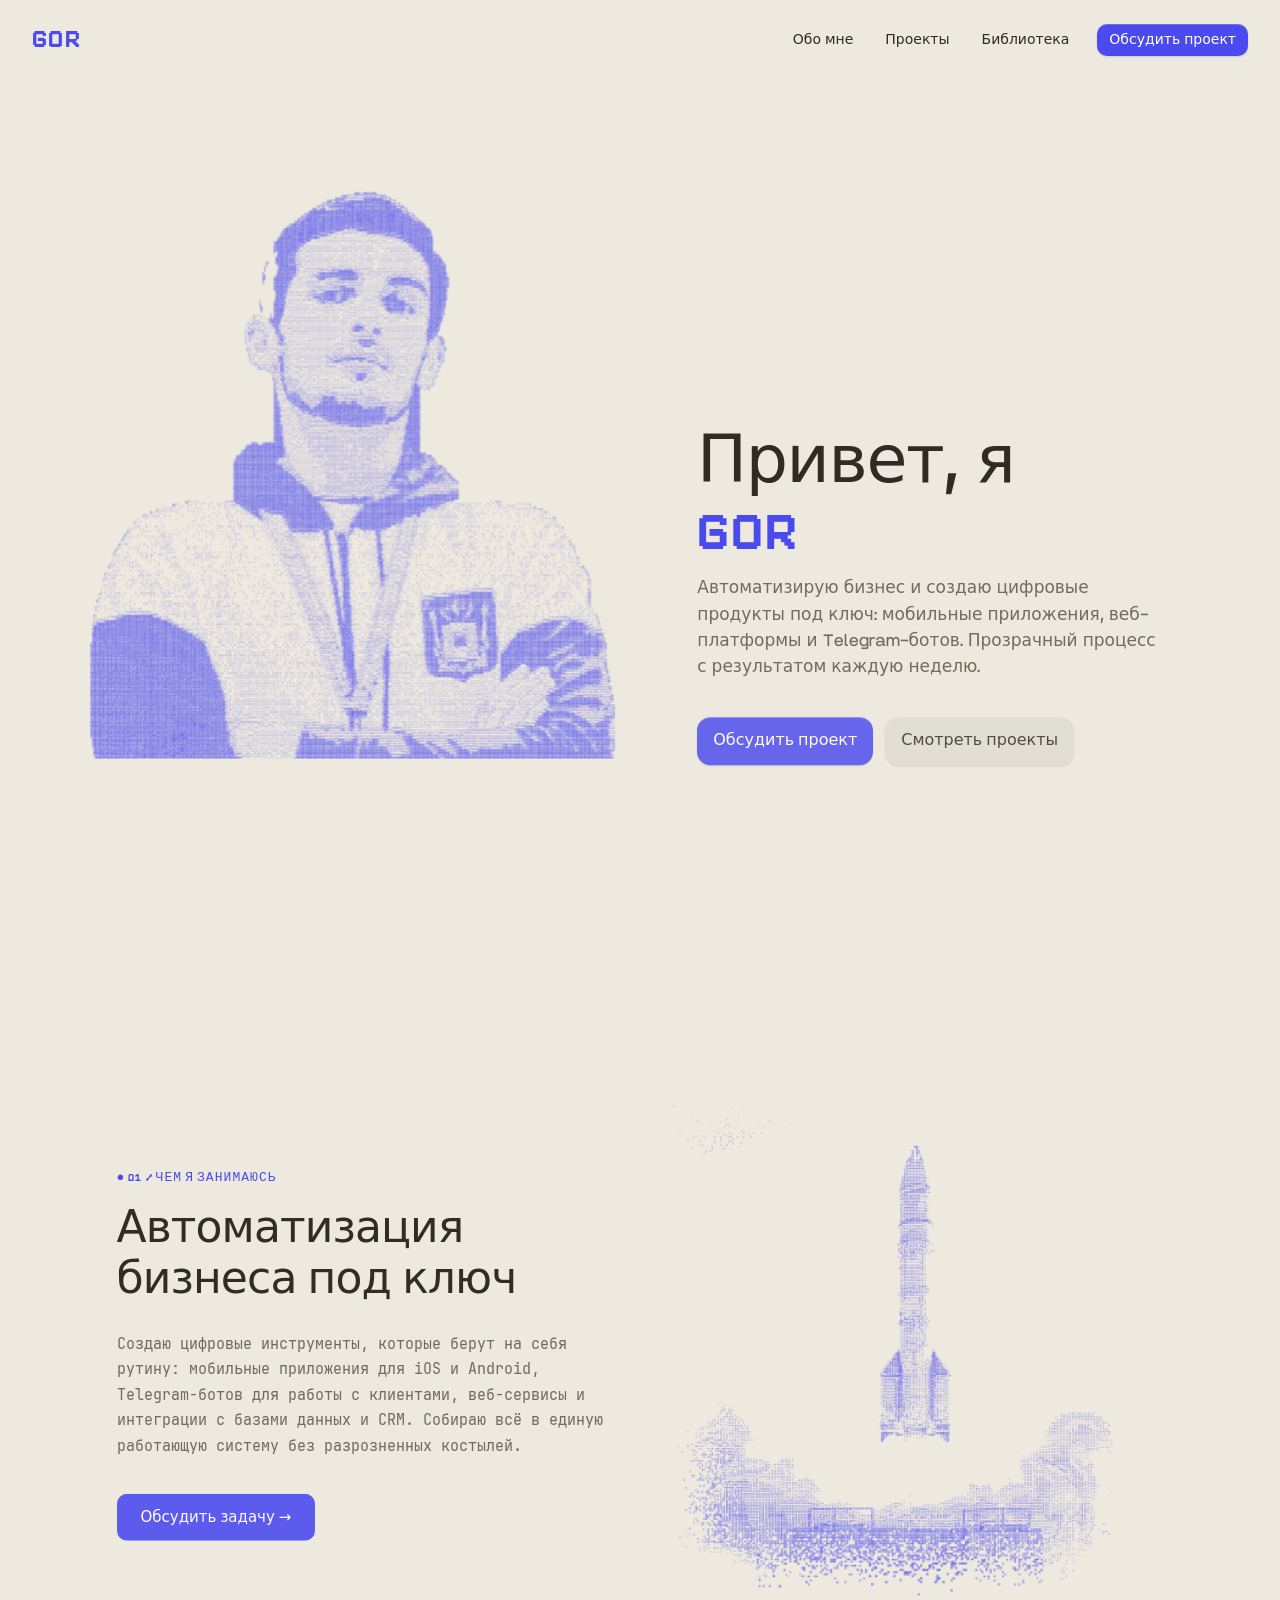
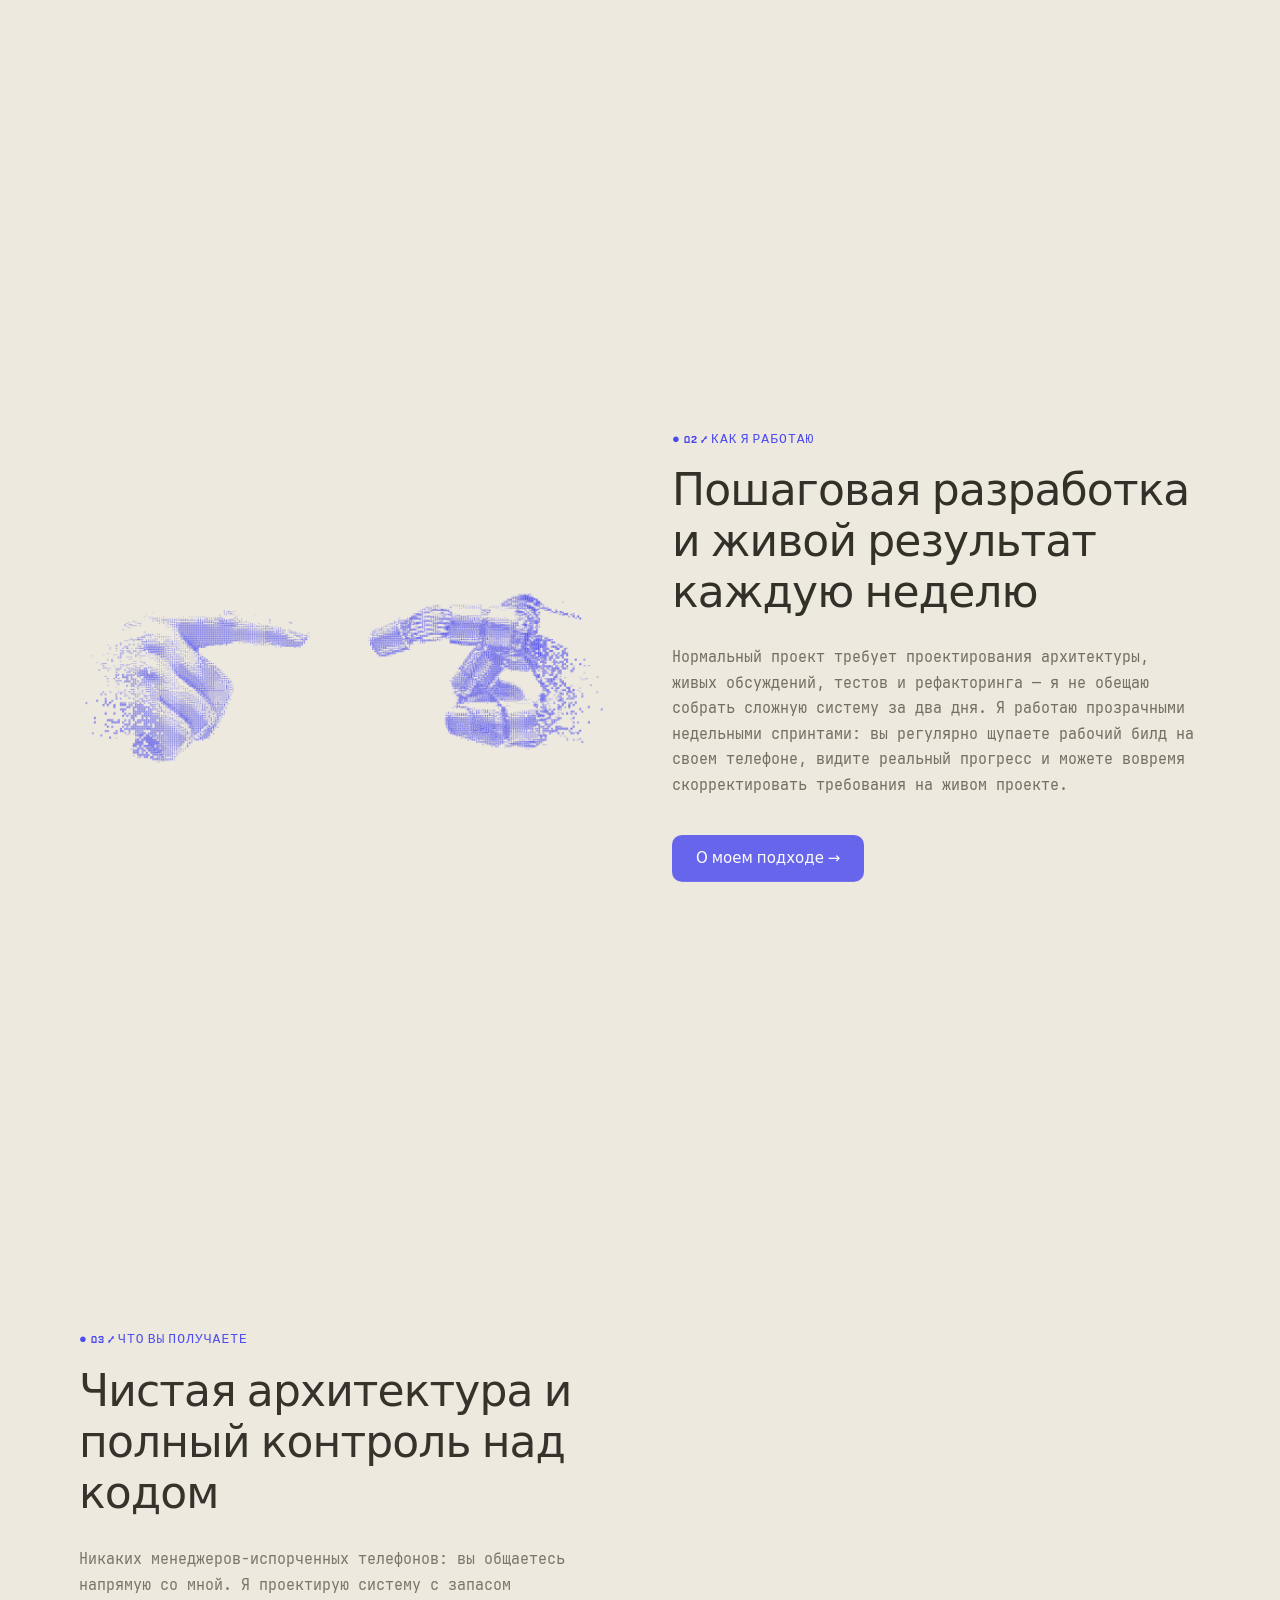
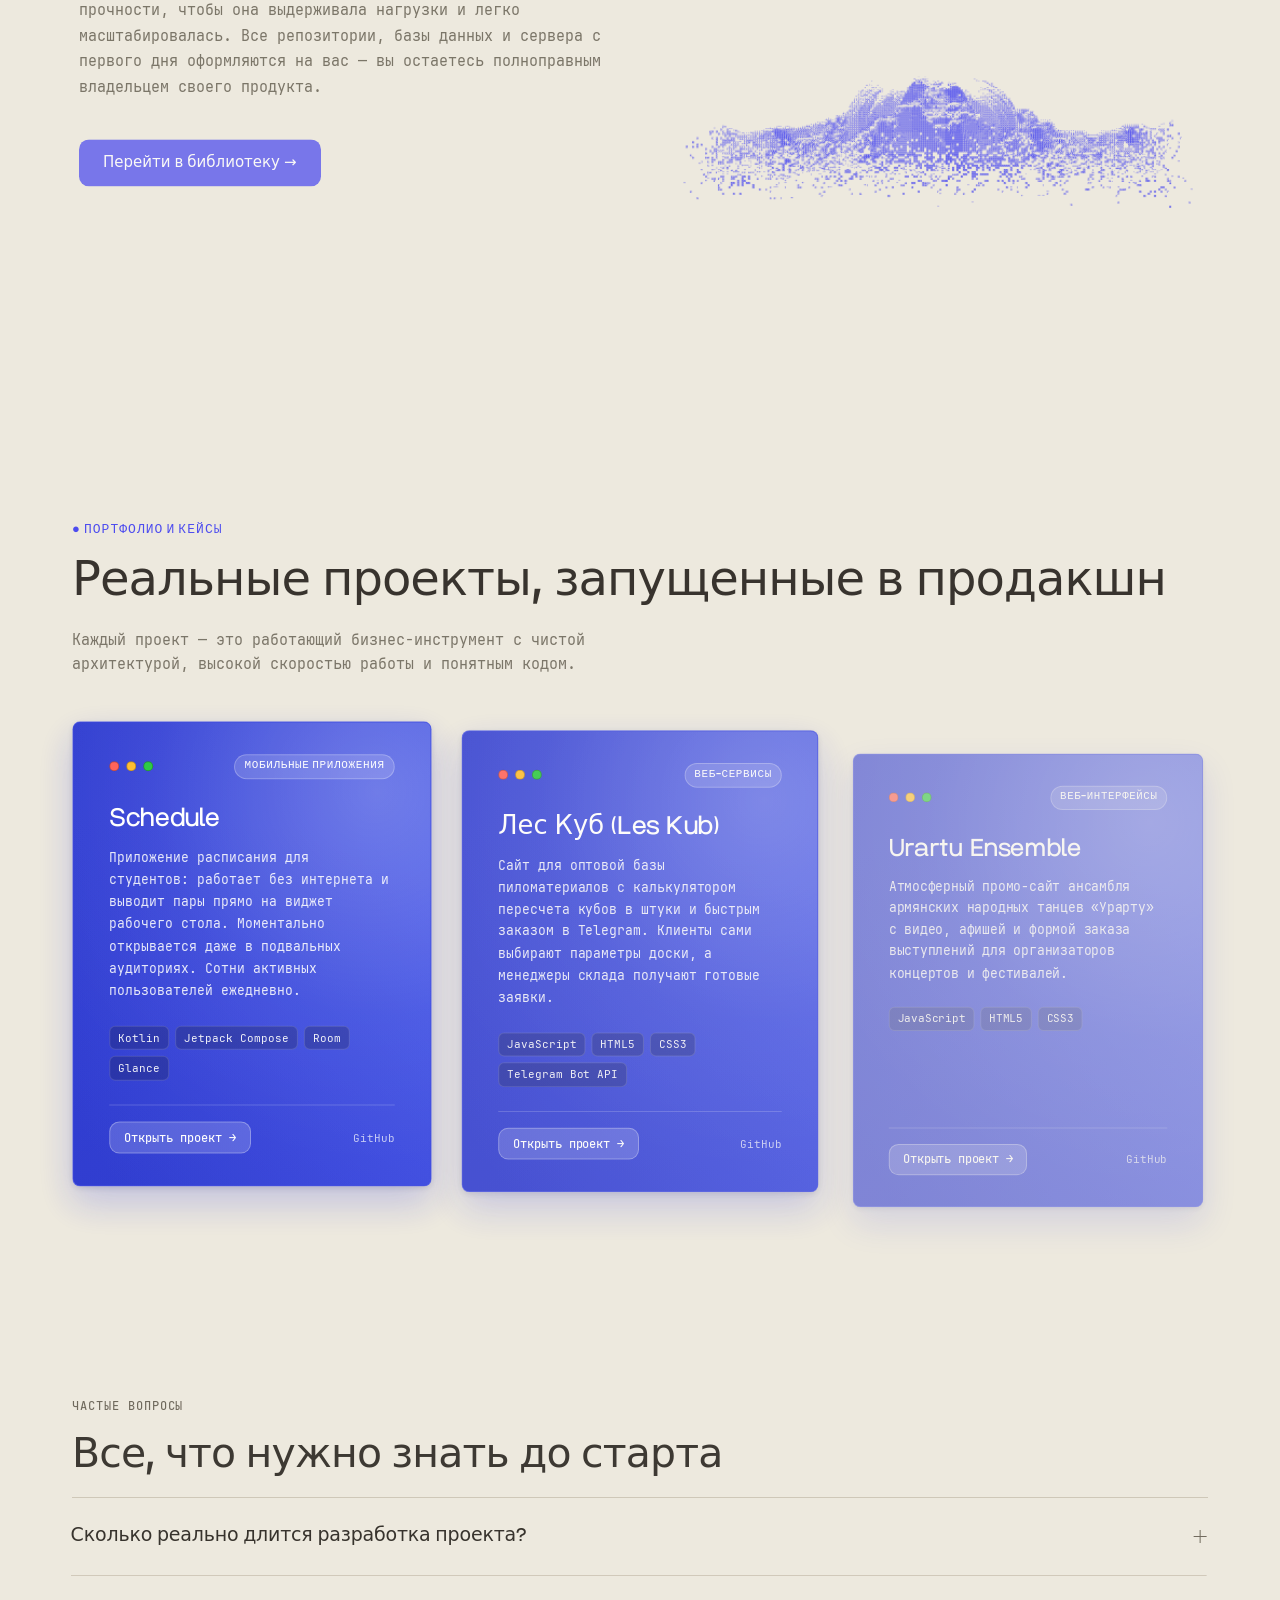
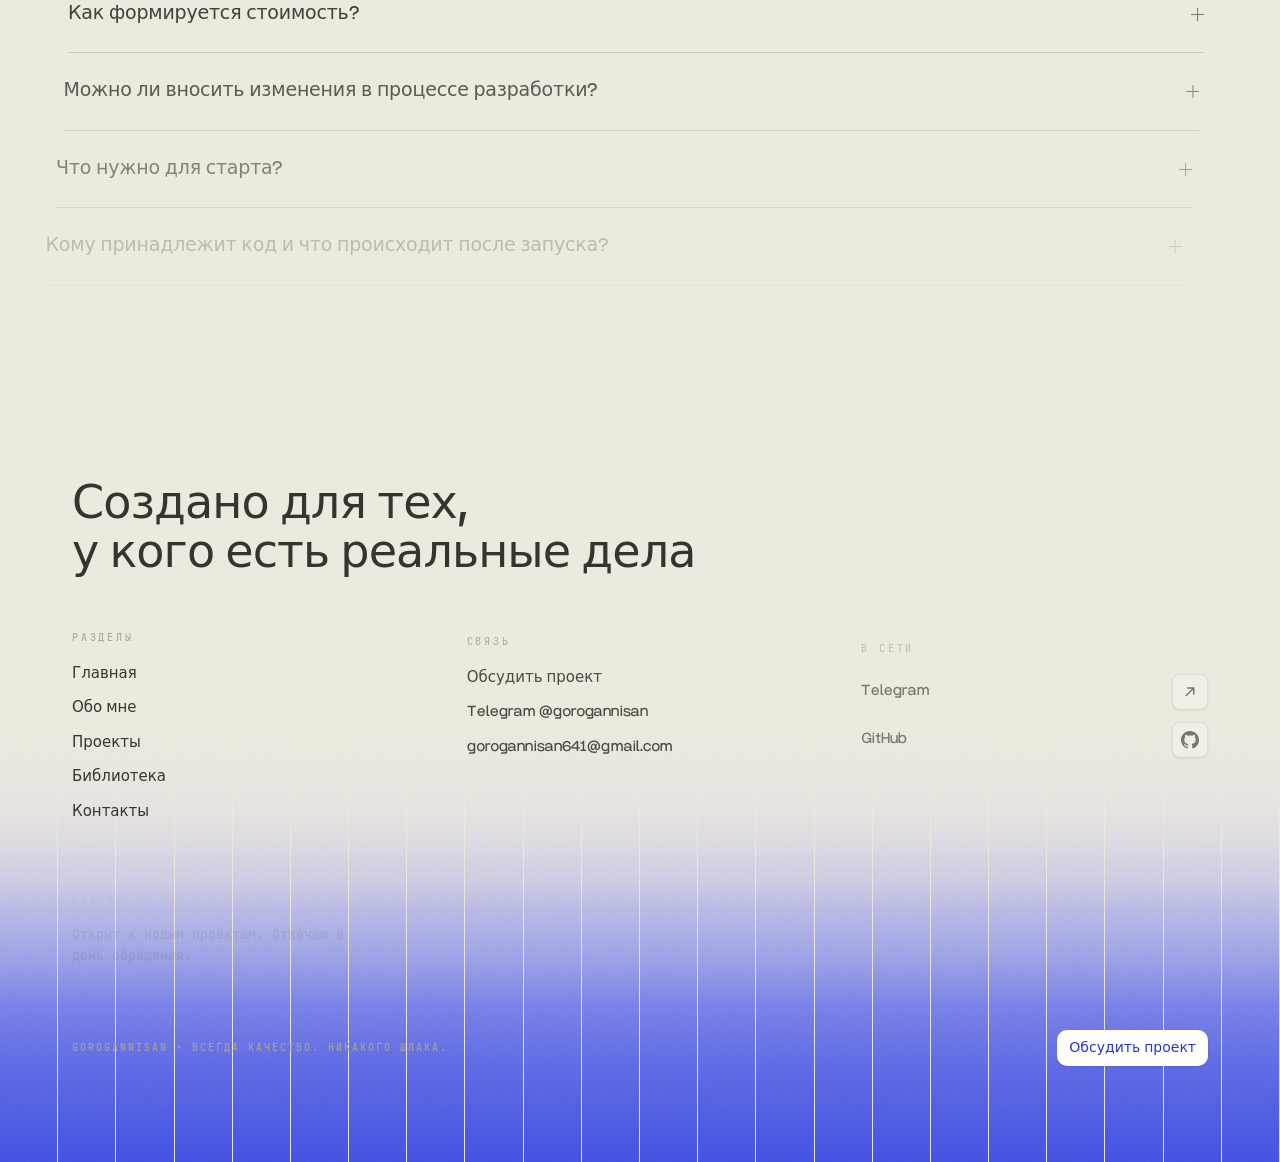
==== commit f9f7a96f: "chore: remove scraped pages, unused opusjake assets and all legacy references" ====
--- a/index.html
+++ b/index.html
@@ -324,7 +324,6 @@
 <script src="scripts/figures.js"></script>
 <script src="scripts/nav.js"></script>
 <script src="scripts/calls.js"></script>
-<script src="scripts/booking.js"></script>
 <script src="scripts/press.js"></script>
 <script src="scripts/mount-ascii.js"></script>
 <script src="scripts/gsap.min.js"></script>
--- a/style.css
+++ b/style.css
@@ -1,7 +1,7 @@
 
 /* ==== base.css ==== */
 /* ===========================================================================
-   base.css   the OpusJake brand layer for the single page
+   base.css   the Gor brand layer for the single page
 
    Three instructions from the client govern this file and everything built
    on it: keep oatmeal and indigo, keep the current fonts, keep it simple.
@@ -49,7 +49,7 @@
      pressable. See DESIGN.md. A value off this scale is a bug. */
   --r-xs:   6px;
   --r-s:    10px;
-  /* panels and large surfaces share one tight corner, 8px (Jake, Oct 2026,
+  /* panels and large surfaces share one tight corner, 8px (Gor, Oct 2026,
      pointing at openai.com's cards); controls keep Astryx's 10px */
   --r-m:    8px;
   --r-l:    8px;
@@ -59,7 +59,7 @@
   --shadow-1: 0 1px 2px rgba(31, 29, 58, 0.14);
   --shadow-2: 0 10px 24px rgba(31, 29, 58, 0.14);
   /* the Apple pair: a tight contact shadow plus a wide, soft ambient one
-     (Oct 10: Jake asked for depth on the boxes and buttons, as in Apple's UI) */
+     (Oct 10: Gor asked for depth on the boxes and buttons, as in Apple's UI) */
   --shadow-card: 0 1px 2px rgba(31, 29, 58, 0.08), 0 12px 28px -8px rgba(31, 29, 58, 0.24);
   --shadow-float: 0 1px 2px rgba(31, 29, 58, 0.10), 0 24px 56px -12px rgba(31, 29, 58, 0.34);
 
@@ -480,7 +480,7 @@
 
 /* Both marks render at the SAME size. The title is a size container and the
    marks take min(1.34em, 11.5cqi): 11.5% of the title's width is the largest
-   size at which JAKE SCHINCARIOL's 15 Pixeboy glyphs still fit the column, so
+   size at which GOR's 15 Pixeboy glyphs still fit the column, so
    the pair share one size everywhere and the long word can never overflow. */
 .hr-title .hr-wm { font-size: min(1.34em, 11.5cqi); }
 .hr-wm.hr-wm-long { letter-spacing: 0.02em; }
@@ -510,7 +510,7 @@
 }
 
 /* --- phones: the mark ------------------------------------------------------
-   OPUSJAKE alone now (the name no longer alternates in). It runs about 77% of
+   GOR alone now (the name no longer alternates in). It runs about 77% of
    the column (19.25cqi, the width SCHINCARIOL used to set), and sits at
    line-height 0.7: Pixeboy draws only half an em of ink, so at 1 the mark
    carried half an em of air above and below and gaped away from "Hey I'm".
@@ -1636,7 +1636,7 @@
   padding-top: calc(var(--u) * 4);
 }
 /* the button sits at the right end of the bottom row, the fine print at the
-   left (Jake); when the row wraps on a phone the button takes its own line,
+   left (Gor); when the row wraps on a phone the button takes its own line,
    still at the right */
 .ft-foot .ft-fine { order: 1; }
 .ft-foot .ft-pill { order: 2; margin-left: auto; }
@@ -1670,7 +1670,7 @@
   .ft-sky i:nth-child(2n) { display: none; }
 }
 
-/* The Status column is desktop only (Jake: off the phone). */
+/* The Status column is desktop only (Gor: off the phone). */
 @media (max-width: 899px) {
   .ft-col-status { display: none; }
 }
@@ -1680,7 +1680,7 @@
   .ft-col-else { grid-column: 1 / -1; }
 }
 
-/* On a phone the foot is ONE row (Jake, Oct 11): the three marks on the left
+/* On a phone the foot is ONE row (Gor, Oct 11): the three marks on the left
    and Book a call on the right. The Elsewhere column and the sign-off give
    way to it; desktop keeps both. */
 .ft-marks { display: none; }
@@ -2242,7 +2242,7 @@
    booking.css
    The booking dialog: up to two questions name the call, then a calendar of
    open times, the visitor's details, a confirm step (the only place a price
-   appears) and Stripe. Booked on opusjake.ai itself, see booking.js and
+   appears) and Stripe. Booked on gorogannisan.github.io itself, see booking.js and
    src/lib/booking. Same window register as the library dialog.
    =========================================================================== */
 
@@ -2369,7 +2369,7 @@
 }
 
 /* --- the booker: cal.diy's booking page, in the dialog ------------------------
-   Matched to the Bare reskin of the cal.diy build (cal.opusjake.ai, run
+   Matched to the Bare reskin of the cal.diy build (cal.gorogannisan.github.io, run
    locally from ~/Claude Code/cal-diy), measured off its rendered page:
    squared corners, hairline dividers, Endless for words and JetBrains Mono for
    anything the machine says (dates, times).
@@ -2677,7 +2677,7 @@
 .pg-item-ico svg { width: 18px; height: 18px; }
 /* Each mark in its own colour: the library's resource-type pairs (a pastel
    fill, the dark of the same hue for the stroke), cycling down the list
-   (Jake, Oct 10). The tile keeps its depth and loses its hairline, the way
+   (Gor, Oct 10). The tile keeps its depth and loses its hairline, the way
    the badges have none. */
 .pg-item:nth-child(5n + 1) .pg-item-ico { color: #00458c; background: #c4ddfb; border-color: transparent; }   /* prompts blue */
 .pg-item:nth-child(5n + 2) .pg-item-ico { color: #700084; background: #eccef3; border-color: transparent; }   /* skills purple */
@@ -3362,7 +3362,7 @@
 /* ===========================================================================
    mobile.css   loaded LAST, the phone layout for the Bare homepage
 
-   Rebuilt from the rules the FIRST opusjake.ai settled on, whose mobile format
+   Rebuilt from the rules the FIRST gorogannisan.github.io settled on, whose mobile format
    was itself picked from a five-way design-shotgun (2026-07-26) and whose
    reasoning is written into aqua.css and app.html. Taken from there:
 
@@ -3432,7 +3432,7 @@
   /* The pair hugs its labels at the live site's own phone dimensions - its
      hero gel spec is height:48px, padding:0 18px, font-size:14.5px - instead
      of splitting the row 50/50. Stretched pills read as bars; the gel skin
-     wants the capsule proportions it has on opusjake.ai. At 320px the pair
+     wants the capsule proportions it has on gorogannisan.github.io. At 320px the pair
      measures ~270px against 284px of column, so it fits without a step. */
   .hr-actions .hr-btn {
     /* height, padding and label size are Astryx's lg button (button.css) */
@@ -3647,7 +3647,7 @@
     width: calc(100% + max(0px, (100vw - 1200px) / 2));
   }
   /* the greeting at the title size, the mark at the mark height: the
-     proportion Jake chose over the mark-led one (Oct 10) */
+     proportion Gor chose over the mark-led one (Oct 10) */
   .hr-title .hr-lead { font-size: 1em; }
   .hr-title .hr-wm {
     font-size: min(var(--hr-mark-height), 12.4cqi);
@@ -3671,7 +3671,7 @@
 @media (max-width: 899px) {
   .fg-fig { padding-block: calc(var(--u) * 4); }
   .fg-body { gap: calc(var(--u) * 2); }
-  /* the ASCII leads, the blue card follows (Jake, Oct 2026): the picture is
+  /* the ASCII leads, the blue card follows (Gor, Oct 2026): the picture is
      what stops the thumb, the card is what it reads after */
   /* On a phone the card hugs its words: 48px above (the window lights live
      there), 24px around. The 400px floor is a desktop composition; here it
@@ -3684,7 +3684,7 @@
   .fg-figure { grid-row: 1; width: min(100%, 480px); }
   .fg-copy .fg-h, .fg-copy .fg-p { max-width: 100%; }
 
-  /* --- the ASCII in the box, the words on the paper (Jake, Oct 2026) ----------
+  /* --- the ASCII in the box, the words on the paper (Gor, Oct 2026) ----------
      The blue tile holds the plate, drawn in paper white, with the window dots
      at its top left; headline, body and button sit under it on the oatmeal,
      the way an image card carries its title beneath it. */
@@ -3755,12 +3755,12 @@
   .fg-copy::after { opacity: 0.22; }
 }
 
-/* The phone hero, Oct 10 (final order, Jake's): portrait, then the claim,
+/* The phone hero, Oct 10 (final order, Gor's): portrait, then the claim,
    then the pair. One block, centred in the first screen and sitting high
    (more air under it than over it). Spacing follows proximity: the claim and
    its buttons are one group, so they sit closer together (24px) than the
    portrait sits to the claim (32px). The claim is the headline (Endless,
-   22 to 24px, three balanced lines); the bar already carries OPUSJAKE, so the
+   22 to 24px, three balanced lines); the bar already carries GOR, so the
    h1 stays in the document for readers and crawlers, visually hidden.
    Nothing of the next section shows on landing. */
 @media (max-width: 720px) {
@@ -3793,7 +3793,7 @@
 
    Replaces gel.css (the Aqua gloss pills). The values are not eyeballed: they
    were read off a real @astryxdesign/core 0.6.7 <Button>, rendered in the
-   OpusJake theme from opusjake-landing (the Bare mockups were built on
+   Gor theme from gorogannisan-site (the Bare mockups were built on
    Astryx), at rest, under hover, under a press and under keyboard focus.
 
      height        sm 28 · md 32 · lg 36 (--size-element-*); the hero pair is
@@ -3806,7 +3806,7 @@
      hover         a 5% ink layer over the fill, only where hover exists
      press         a 10% layer and scale(0.98), 125ms, ease (0.24, 1, 0.4, 1)
 
-   One change from stock Astryx, at Jake's call: no focus ring. A button that
+   One change from stock Astryx, at Gor's call: no focus ring. A button that
    is pressed, or holds keyboard focus, is PUSHED IN instead: the 10% layer
    plus an inset shadow falling from the top edge (the light on this site
    comes from above), so the surface reads as below its surround. The nav's
@@ -3905,7 +3905,7 @@
    lg button scaled whole, not stretched. Height, corner, padding, gap and
    label all grow by one factor, --btn-k, in px per lg px. Raising the height
    alone (48px with lg's 10px corner and a 16px label) read as squarer and
-   emptier than the library's buttons; Jake caught it.
+   emptier than the library's buttons; Gor caught it.
 
    4/3 on desktop: 48 tall, 13.3 corner, 16 padding, 16 label. On a phone the
    factor gives way before the pair would wrap: the widest pair (Opus Lab's,
@@ -3919,12 +3919,12 @@
   gap: calc(8 * var(--btn-k));
   border-radius: calc(10 * var(--btn-k));
   /* the label does not scale with the rest: at 4/3 it ran 18.7px and read
-     loud for a button (Jake). 12 lg px of label is 16px on desktop. */
+     loud for a button (Gor). 12 lg px of label is 16px on desktop. */
   font-size: calc(12 * var(--btn-k));
   line-height: calc(20 * var(--btn-k));
 }
 /* On a phone the pair is the lg button itself, the same size as the card
-   buttons and the footer's (Jake, Oct 10: "the same size as the rest of the
+   buttons and the footer's (Gor, Oct 10: "the same size as the rest of the
    buttons"); the 4/3 scale is a desktop thing. */
 @media (max-width: 720px) {
   .hr-actions .hr-btn { --btn-k: 1px; font-size: 14px; line-height: 20px; }   /* lg's own label, not the scaled 12 */
@@ -4276,16 +4276,16 @@
 
 /* ==== parts/cards-mobile.css ==== */
 /* ===========================================================================
-   cards-mobile.css   the phone spec cards (Jake, Oct 11 2026)
+   cards-mobile.css   the phone spec cards (Gor, Oct 11 2026)
 
    On a phone each figure section is ONE card, after the Matt Pocock skills
-   card Jake sent: an outlined card, the section's ASCII plate in the
+   card Gor sent: an outlined card, the section's ASCII plate in the
    background and pixel scatter, with only the section's own words on it
-   (Jake: "just initial copy, no new copy or numbers or buttons"). The title
+   (Gor: "just initial copy, no new copy or numbers or buttons"). The title
    sits straight on the blue, with no corner brackets; the line and the
    action share one white window on the card's foot. The added pieces are
    graphics only: the scatter, the window dots and a page count (no frame
-   line: Jake had it removed).
+   line: Gor had it removed).
 
    The art is a square at the card's full width (the plates' content is
    square), and the white window sits right under it, so the bottom of the
@@ -4311,10 +4311,10 @@
   /* --- the card: two rows, the art and then the white window ------------- */
   /* The plates' CONTENT is square (240 x 240 cells from a square source; only
      the 5 x 8 cell makes the pixel shape look tall, see
-     opusjake-landing/scripts/assemble_figures.py), so the art row is a square
+     gorogannisan-site/scripts/assemble_figures.py), so the art row is a square
      at the card's full width and the plate fills it: the same proportion as
      the desktop box, nothing warped. The window sits directly under it, so
-     the bottom of the ASCII stands on the window's top edge (Jake, Oct 11).
+     the bottom of the ASCII stands on the window's top edge (Gor, Oct 11).
      The title lies over the top of the art. */
   .fg-fig .fg-body {
     position: relative;
@@ -4461,10 +4461,10 @@
 }
 
 /* ===========================================================================
-   The soft card (variant on mobile-cards-soft, Jake Oct 11, after a
+   The soft card (variant on mobile-cards-soft, Gor Oct 11, after a
    Passionfroot welcome card). The card is a soft mesh-gradient panel with
-   fine grain, Jake's blue into burnt orange through a light centre, with no
-   white bezel (Jake cut it). The words sit in a
+   fine grain, Gor's blue into burnt orange through a light centre, with no
+   white bezel (Gor cut it). The words sit in a
    frosted white box with a hairline, no ink bar. The plate and its scatter
    keep one ink and one opacity, lighter for the pale ground. Copy, plates,
    proof and layout are unchanged.
@@ -4476,7 +4476,7 @@
 
 @media (max-width: 899px) {
   /* the card is the gradient panel itself: no white bezel, no hairline
-     (Jake: "no white border"), just the soft shadow */
+     (Gor: "no white border"), just the soft shadow */
   .fg-fig .fg-body {
     padding: 0;
     border: 0;
@@ -4484,7 +4484,7 @@
     background: none;
     box-shadow: 0 1px 2px rgb(31 29 58 / 0.05), 0 18px 40px -18px rgb(31 29 58 / 0.28);
   }
-  /* the gradient: Jake's blue to burnt orange. The blue (#3B49E6, the card
+  /* the gradient: Gor's blue to burnt orange. The blue (#3B49E6, the card
      blue) comes in from the top right and the burnt orange (#CC5500) from
      the bottom left, each fading into a light centre, so the dark headline
      and the ASCII keep their contrast; fine grain over all of it */
@@ -4506,7 +4506,7 @@
   .fg-fig .fg-body > .fg-figure { border-radius: 22px 22px 0 0; overflow: clip; }
   .fg-fig .fg-plate { opacity: var(--mc-art-soft); }
   .fg-fig .fg-copy > .mc-scatter { inset: 0; border-radius: inherit; opacity: var(--mc-art-soft); }
-  /* the rocket is drawn black (Jake, Oct 12), and its scatter with it, so the
+  /* the rocket is drawn black (Gor, Oct 12), and its scatter with it, so the
      scatter still matches the art it comes from */
   .fg-fig-c .fg-plate { opacity: 1; }
   .fg-fig-c .fg-copy > .mc-scatter { opacity: 1; }
@@ -4862,7 +4862,7 @@
   flex: none;
 }
 /* One hue per type group, so the shelf is scannable by colour before it is
-   read. The pairs are the OpusJake Astryx theme's own categorical tokens
+   read. The pairs are the Gor Astryx theme's own categorical tokens
    (--color-background-* / --color-text-*), all AA. */
 .badge-prompts   { color: #00458c; background-color: #c4ddfb; }
 .badge-skills    { color: #700084; background-color: #eccef3; }
@@ -5131,7 +5131,7 @@
 
    Replaces gel.css (the Aqua gloss pills). The values are not eyeballed: they
    were read off a real @astryxdesign/core 0.6.7 <Button>, rendered in the
-   OpusJake theme from opusjake-landing (the Bare mockups were built on
+   Gor theme from gorogannisan-site (the Bare mockups were built on
    Astryx), at rest, under hover, under a press and under keyboard focus.
 
      height        sm 28 · md 32 · lg 36 (--size-element-*); the hero pair is
@@ -5144,7 +5144,7 @@
      hover         a 5% ink layer over the fill, only where hover exists
      press         a 10% layer and scale(0.98), 125ms, ease (0.24, 1, 0.4, 1)
 
-   One change from stock Astryx, at Jake's call: no focus ring. A button that
+   One change from stock Astryx, at Gor's call: no focus ring. A button that
    is pressed, or holds keyboard focus, is PUSHED IN instead: the 10% layer
    plus an inset shadow falling from the top edge (the light on this site
    comes from above), so the surface reads as below its surround. The nav's
@@ -5243,7 +5243,7 @@
    lg button scaled whole, not stretched. Height, corner, padding, gap and
    label all grow by one factor, --btn-k, in px per lg px. Raising the height
    alone (48px with lg's 10px corner and a 16px label) read as squarer and
-   emptier than the library's buttons; Jake caught it.
+   emptier than the library's buttons; Gor caught it.
 
    4/3 on desktop: 48 tall, 13.3 corner, 16 padding, 16 label. On a phone the
    factor gives way before the pair would wrap: the widest pair (Opus Lab's,
@@ -5257,12 +5257,12 @@
   gap: calc(8 * var(--btn-k));
   border-radius: calc(10 * var(--btn-k));
   /* the label does not scale with the rest: at 4/3 it ran 18.7px and read
-     loud for a button (Jake). 12 lg px of label is 16px on desktop. */
+     loud for a button (Gor). 12 lg px of label is 16px on desktop. */
   font-size: calc(12 * var(--btn-k));
   line-height: calc(20 * var(--btn-k));
 }
 /* On a phone the pair is the lg button itself, the same size as the card
-   buttons and the footer's (Jake, Oct 10: "the same size as the rest of the
+   buttons and the footer's (Gor, Oct 10: "the same size as the rest of the
    buttons"); the 4/3 scale is a desktop thing. */
 @media (max-width: 720px) {
   .hr-actions .hr-btn { --btn-k: 1px; font-size: 14px; line-height: 20px; }   /* lg's own label, not the scaled 12 */
@@ -5642,7 +5642,7 @@
    booking.css
    The booking dialog: up to two questions name the call, then a calendar of
    open times, the visitor's details, a confirm step (the only place a price
-   appears) and Stripe. Booked on opusjake.ai itself, see booking.js and
+   appears) and Stripe. Booked on gorogannisan.github.io itself, see booking.js and
    src/lib/booking. Same window register as the library dialog.
    =========================================================================== */
 
@@ -5769,7 +5769,7 @@
 }
 
 /* --- the booker: cal.diy's booking page, in the dialog ------------------------
-   Matched to the Bare reskin of the cal.diy build (cal.opusjake.ai, run
+   Matched to the Bare reskin of the cal.diy build (cal.gorogannisan.github.io, run
    locally from ~/Claude Code/cal-diy), measured off its rendered page:
    squared corners, hairline dividers, Endless for words and JetBrains Mono for
    anything the machine says (dates, times).
@@ -6124,7 +6124,7 @@
 
 
 /* ===========================================================================
-   OpusJake Style Gradient Project Cards
+   Gor Style Gradient Project Cards
    =========================================================================== */
 .projects-section {
   padding-block: calc(var(--u) * 12);
